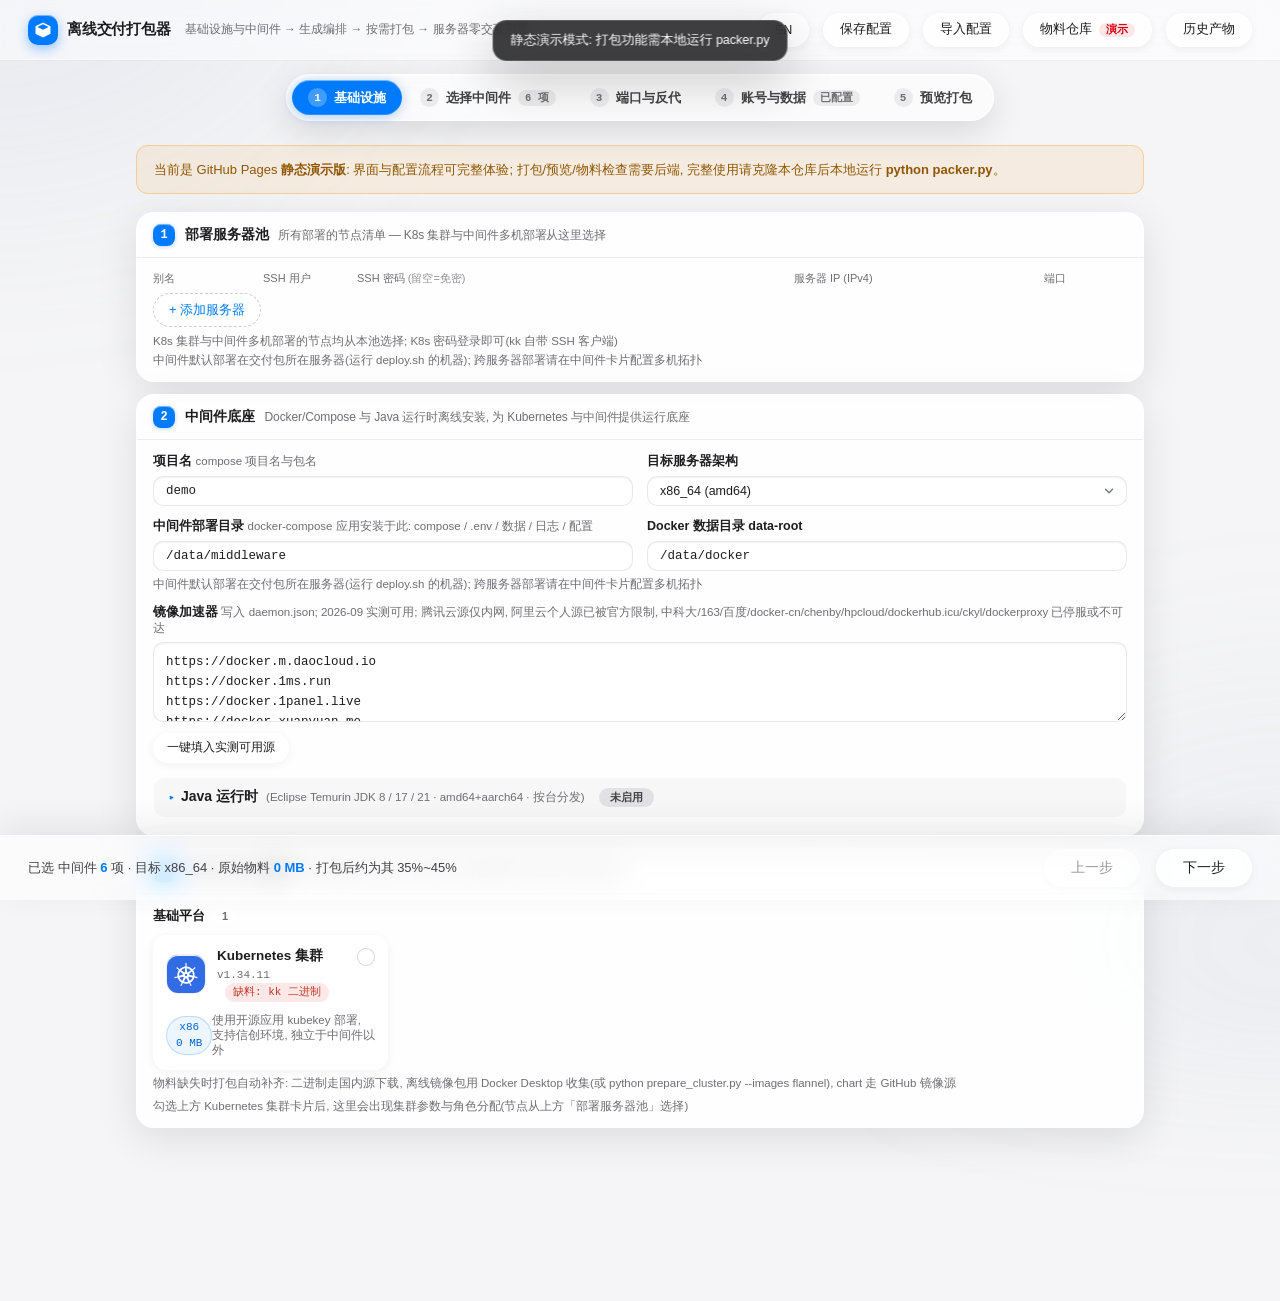
==== packer.html @ 6795eb61 "feat: 物料收集进度全程追溯 — 待下载/已下载/缓存命中四态可见 上一版下载完成的进度行立即弹出, 只有 ✓ 缓存行常驻 — 看不出哪项下载过/ 正在下载哪个/接下来下哪个。本次补全:  - P" ====
<!DOCTYPE html>
<html lang="zh-CN">
<head>
<meta charset="utf-8">
<meta name="viewport" content="width=device-width, initial-scale=1">
<title>离线交付打包器</title>
<link rel="icon" href="data:image/svg+xml,%3Csvg xmlns='http://www.w3.org/2000/svg' viewBox='0 0 24 24'%3E%3Cpath fill='%23007aff' d='M12 2 2 7v10l10 5 10-5V7L12 2zm0 2.2L19.5 8 12 11.8 4.5 8 12 4.2z'/%3E%3C/svg%3E">
<style>
  :root{
    --txt:#1d1d1f; --txt2:#424245; --mut:#6e6e73;
    --line:rgba(29,29,31,.08); --line2:rgba(29,29,31,.15);
    --acc:#007aff; --acc-h:#0066d6;
    --ok:#34c759; --warn:#c93400; --bad:#ff3b30; --bad-soft:rgba(255,59,48,.09);
    --glass:rgba(255,255,255,.62); --edge:rgba(255,255,255,.72);
    --f-body:-apple-system,BlinkMacSystemFont,"Segoe UI","PingFang SC","Microsoft YaHei UI","Microsoft YaHei",sans-serif;
    --f-mono:"SF Mono",Consolas,"JetBrains Mono","Cascadia Mono","Courier New",monospace;
    --r-lg:18px;
    --sh-1:0 2px 10px rgba(29,29,31,.06);
    --sh-2:0 6px 22px rgba(29,29,31,.11);
    --sh-3:0 18px 50px rgba(29,29,31,.24);
    --spring:cubic-bezier(.32,1.28,.34,1);
    --grad:#007aff;
    --grad-acc:#007aff;
  }
  *{box-sizing:border-box;margin:0;padding:0}
  html{scroll-behavior:smooth}
  ::selection{background:rgba(0,122,255,.25)}
  ::-webkit-scrollbar{width:10px;height:10px}
  ::-webkit-scrollbar-thumb{background:rgba(110,110,115,.35);border-radius:999px;border:3px solid transparent;background-clip:content-box}
  ::-webkit-scrollbar-thumb:hover{background:rgba(110,110,115,.55);background-clip:content-box;border:3px solid transparent}
  ::-webkit-scrollbar-track{background:transparent}
  body{font-family:var(--f-body);color:var(--txt);font-size:14px;-webkit-font-smoothing:antialiased;text-rendering:optimizeLegibility;background:#f5f5f7;min-height:100vh}
  /* 环境光: 低饱和灰蓝双色调, 静态(毛玻璃需要可模糊的背景层次) */
  body::before{content:"";position:fixed;inset:-20%;z-index:-1;pointer-events:none;
    background:
      radial-gradient(44% 50% at 14% 8%, rgba(142,160,188,.16), transparent 62%),
      radial-gradient(40% 46% at 86% 90%, rgba(168,180,200,.12), transparent 64%);
    filter:blur(64px)}
  input[type=checkbox],input[type=radio]{accent-color:var(--acc)}
  input[type=file]{font-size:12px;color:var(--mut)}
  input[type=file]::file-selector-button{border:0;background:var(--grad-acc);border-radius:999px;
    padding:6px 15px;font-size:12px;cursor:pointer;color:#fff;font-weight:600;margin-right:10px;font-family:inherit;
    box-shadow:0 2px 8px rgba(0,99,224,.25), inset 0 1px 0 rgba(255,255,255,.35);transition:all .18s var(--spring)}
  input[type=file]::file-selector-button:hover{filter:brightness(1.08);box-shadow:0 3px 10px rgba(0,99,224,.30), inset 0 1px 0 rgba(255,255,255,.4)}
  input[type=file]::file-selector-button:active{transform:scale(.96)}

  /* ============ 主区 ============ */
  .app{display:flex;min-height:100vh}
  .main{flex:1;min-width:0;display:flex;flex-direction:column}
  .topbar{position:sticky;top:0;z-index:30;height:60px;padding:0 28px;display:flex;align-items:center;gap:14px;
    background:rgba(255,255,255,.5);backdrop-filter:blur(14px) saturate(160%);-webkit-backdrop-filter:blur(14px) saturate(160%);
    border-bottom:1px solid rgba(255,255,255,.55);box-shadow:0 1px 0 rgba(29,29,31,.03)}
  .topbar .crumb{color:var(--mut);font-size:12px}
  .topbar .sp{flex:1}
  .tbtn{border:1px solid rgba(255,255,255,.8);background:rgba(255,255,255,.55);backdrop-filter:blur(8px);-webkit-backdrop-filter:blur(8px);
    border-radius:999px;padding:0 16px;height:34px;font-size:12.5px;cursor:pointer;color:var(--txt);
    box-shadow:var(--sh-1), inset 0 1px 0 rgba(255,255,255,.8);transition:all .2s var(--spring)}
  .tbtn:hover{background:rgba(255,255,255,.88);transform:translateY(-1px);box-shadow:var(--sh-2), inset 0 1px 0 rgba(255,255,255,.9)}
  .tbtn:active{transform:translateY(0) scale(.97)}
  .tbtn.warn{color:#d70015;border-color:rgba(255,59,48,.4)}
  /* 物料仓库/历史产物 出场动画: 页面加载后依次从右侧滑入 */
  #btnWh,#btnOut{animation:btnin .55s var(--spring) backwards}
  #btnWh{animation-delay:.12s}
  #btnOut{animation-delay:.26s}
  @keyframes btnin{from{opacity:0;transform:translateX(28px) scale(.86)}to{opacity:1;transform:none}}
  .content{flex:1;padding:22px 28px 96px;max-width:1064px;width:100%;margin:0 auto}

  /* ============ 玻璃卡片 ============ */
  .card{position:relative;background:rgba(255,255,255,.88);
    border:1px solid var(--edge);border-radius:var(--r-lg);
    box-shadow:0 10px 40px rgba(0,0,0,.10), inset 0 1px 0 rgba(255,255,255,.85);
    margin-bottom:16px;overflow:hidden;scroll-margin-top:86px;transition:box-shadow .3s}
  .card:hover{box-shadow:0 14px 50px rgba(0,0,0,.14), inset 0 1px 0 rgba(255,255,255,.9)}
  .card>h2{font-size:14px;padding:13px 18px;border-bottom:1px solid var(--line);display:flex;align-items:center;gap:10px;flex-wrap:wrap;row-gap:2px;font-weight:650;letter-spacing:-.1px}
  .card>h2 .num{background:var(--grad);color:#fff;border-radius:8px;width:22px;height:22px;display:inline-flex;align-items:center;justify-content:center;font-size:12px;flex:none;font-weight:700;font-family:var(--f-mono);box-shadow:0 1px 4px rgba(0,99,224,.25), inset 0 1px 0 rgba(255,255,255,.45)}
  .card>h2 .hint{flex:1;min-width:180px;font-weight:400;color:var(--mut);font-size:12px;line-height:1.5}
  .card .body{padding:18px}
  label{display:block;font-weight:600;font-size:12.5px;margin-bottom:6px;color:var(--txt)}
  .hint{color:var(--mut);font-weight:400;font-size:12px}
  .row{display:flex;gap:14px;flex-wrap:wrap}
  .row>div{flex:1;min-width:220px}

  /* ---- 输入控件 ---- */
  input[type=text],input:not([type]),input[type=password],select,textarea{
    width:100%;height:34px;padding:0 12px;border:1px solid rgba(29,29,31,.1);border-radius:10px;
    font-size:13px;font-family:inherit;background:rgba(255,255,255,.72);color:var(--txt);outline:none;
    box-shadow:inset 0 1px 2px rgba(29,29,31,.05);
    transition:border-color .18s, box-shadow .18s, background .18s}
  textarea{height:auto;min-height:72px;padding:9px 12px;line-height:1.6;resize:vertical;font-family:var(--f-mono);font-size:12.5px}
  select{appearance:none;-webkit-appearance:none;padding-right:30px;cursor:pointer;
    background-image:url("data:image/svg+xml;charset=utf-8,%3Csvg xmlns='http://www.w3.org/2000/svg' width='14' height='14' viewBox='0 0 24 24' fill='none' stroke='%2364748b' stroke-width='2.2' stroke-linecap='round' stroke-linejoin='round'%3E%3Cpath d='m6 9 6 6 6-6'/%3E%3C/svg%3E");
    background-repeat:no-repeat;background-position:right 10px center;background-size:14px}
  ::placeholder{color:#86868b;opacity:1}
  input:hover:not(:focus):not(:disabled),select:hover:not(:focus):not(:disabled),textarea:hover:not(:focus):not(:disabled){border-color:rgba(29,29,31,.2);background:rgba(255,255,255,.88)}
  input:focus,select:focus,textarea:focus{border-color:#69b4ff;background:#fff;box-shadow:0 0 0 3.5px rgba(0,122,255,.16), inset 0 1px 2px rgba(29,29,31,.03)}
  .tbtn:focus-visible,.mini:focus-visible,.btn:focus-visible,.fgroup button:focus-visible,.tab:focus-visible,.wtab:focus-visible{outline:none;box-shadow:0 0 0 3.5px rgba(0,122,255,.28)}
  input.bad{border-color:var(--bad);box-shadow:0 0 0 3.5px rgba(255,59,48,.14)}
  input:disabled,select:disabled{background:rgba(120,120,128,.12);color:var(--mut);cursor:not-allowed}
  input:-webkit-autofill,input:-webkit-autofill:hover,input:-webkit-autofill:focus{
    -webkit-text-fill-color:var(--txt);-webkit-box-shadow:0 0 0 1000px #fff inset;transition:background-color 99999s ease-out}
  input[data-port],input[data-eh],input[data-sec],#deploy_dir,#data_root,#project{font-family:var(--f-mono);font-variant-numeric:tabular-nums}

  /* ---- 套件 ---- */
  .suite-row{display:grid;grid-template-columns:repeat(auto-fill,minmax(250px,1fr));gap:11px;margin-bottom:18px}
  .suite{border:1px solid rgba(255,255,255,.8);border-radius:14px;padding:12px 14px;cursor:pointer;user-select:none;
    background:rgba(255,255,255,.55);
    box-shadow:var(--sh-1), inset 0 1px 0 rgba(255,255,255,.7);transition:all .25s var(--spring)}
  .suite:hover{transform:translateY(-2px);box-shadow:var(--sh-2), inset 0 1px 0 rgba(255,255,255,.85)}
  .suite.on{border:1px solid transparent;
    background:linear-gradient(rgba(255,255,255,.85),rgba(255,255,255,.8)) padding-box, var(--grad) border-box;
    box-shadow:0 4px 14px rgba(0,99,224,.16), inset 0 1px 0 rgba(255,255,255,.9)}
  .suite .s-head{display:flex;align-items:center;gap:8px;font-size:14px;font-weight:600;color:var(--txt)}
  .suite .s-head .tick{position:static;width:18px;height:18px;border-radius:50%;border:1.5px solid rgba(29,29,31,.18);background:#fff;flex:0 0 auto;transition:all .2s}
  .suite.on .s-head .tick{background:var(--grad-acc);border-color:transparent;box-shadow:0 1px 4px rgba(0,99,224,.25)}
  .suite .s-desc{font-size:12px;color:#6e6e73;margin:7px 0 9px;line-height:1.5}
  .suite .s-members{display:flex;flex-wrap:wrap;gap:6px}
  .suite .chip{display:inline-flex;align-items:center;gap:5px;font-size:11px;color:#515154;background:rgba(120,120,128,.16);border:1px solid rgba(255,255,255,.7);border-radius:99px;padding:2.5px 9px}
  .suite .chip img{width:13px;height:13px;object-fit:contain}

  /* ---- 中间件卡片 ---- */
  .svc-grid{display:grid;grid-template-columns:repeat(auto-fill,minmax(206px,1fr));gap:11px}
  #catChips{display:flex;flex-wrap:wrap;gap:8px;margin-bottom:14px}
  .chip-f{border:1px solid rgba(255,255,255,.8);background:rgba(255,255,255,.55);
    border-radius:999px;padding:5px 13px;font-size:12.5px;color:#515154;cursor:pointer;
    box-shadow:var(--sh-1), inset 0 1px 0 rgba(255,255,255,.7);transition:all .22s var(--spring)}
  .chip-f:hover{transform:translateY(-1px);background:rgba(255,255,255,.85)}
  .chip-f i{font-style:normal;color:#86868b;margin-left:3px}
  .chip-f.on{background:var(--grad-acc);border-color:transparent;color:#fff;box-shadow:0 2px 8px rgba(0,99,224,.25), inset 0 1px 0 rgba(255,255,255,.35)}
  .chip-f.on i{color:rgba(255,255,255,.75)}
  .chip-f.clear{color:#d70015;border-color:rgba(255,59,48,.35)}
  .chip-f.clear:hover{background:rgba(255,59,48,.08)}
  .cat{margin-bottom:18px}
  .cat:last-child{margin-bottom:0}
  .cat-h{font-size:13px;font-weight:650;color:var(--txt);margin:0 0 10px;display:flex;align-items:center;gap:8px}
  .cat-h i{font-style:normal;font-size:11px;color:#6e6e73;background:rgba(255,255,255,.65);border:1px solid rgba(255,255,255,.7);border-radius:99px;padding:1px 8px}
  .svc{border:1px solid rgba(255,255,255,.8);border-radius:14px;padding:11px 12px;cursor:pointer;user-select:none;position:relative;
    background:rgba(255,255,255,.55);
    box-shadow:var(--sh-1), inset 0 1px 0 rgba(255,255,255,.7);transition:all .25s var(--spring)}
  .svc:hover{transform:translateY(-2px);border-color:rgba(255,255,255,.95);box-shadow:var(--sh-2), inset 0 1px 0 rgba(255,255,255,.85)}
  .svc.on{border:1px solid transparent;
    background:linear-gradient(rgba(255,255,255,.86),rgba(255,255,255,.8)) padding-box, var(--grad) border-box;
    box-shadow:0 4px 14px rgba(0,99,224,.16), inset 0 1px 0 rgba(255,255,255,.9)}
  .svc.dis{opacity:.45;cursor:not-allowed;filter:saturate(.4)}
  .svc.dis:hover{transform:none;box-shadow:var(--sh-1), inset 0 1px 0 rgba(255,255,255,.7)}
  .svc .head{display:flex;align-items:center;gap:11px}
  .avatar{width:40px;height:40px;border-radius:12px;display:flex;align-items:center;justify-content:center;flex:none;
    background:rgba(255,255,255,.7);border:1px solid rgba(255,255,255,.9);overflow:hidden;box-shadow:inset 0 1px 0 rgba(255,255,255,.9)}
  .avatar img{width:25px;height:25px;object-fit:contain}
  .avatar .letter{color:#fff;font-weight:700;font-size:14px;width:100%;height:100%;display:flex;align-items:center;justify-content:center}
  .svc b{display:block;font-size:13.5px;font-weight:600;color:var(--txt)}
  .svc .ver{display:block;font-size:11px;color:var(--mut);font-family:var(--f-mono);word-break:break-all;line-height:1.5;margin-top:2px}
  .svc .foot{display:flex;justify-content:space-between;align-items:center;margin-top:11px;font-size:11.5px;color:var(--mut)}
  .svc .size{background:rgba(0,122,255,.07);border:1px solid rgba(0,122,255,.22);color:#0062cc;border-radius:99px;padding:2px 9px;font-family:var(--f-mono);font-size:11px}
  .svc .tick{position:absolute;top:12px;right:12px;width:18px;height:18px;border-radius:50%;border:1.5px solid rgba(29,29,31,.18);background:#fff;transition:all .2s}
  .svc.on .tick{background:var(--grad-acc);border-color:transparent;box-shadow:0 1px 4px rgba(0,99,224,.25)}
  .svc.on .tick::after{content:"";display:block;width:5px;height:9px;border:solid #fff;border-width:0 2px 2px 0;transform:rotate(45deg);margin:2px auto 0}
  .svc .warnline{margin-top:10px;background:rgba(254,243,199,.75);border:1px solid rgba(255,149,0,.3);color:#8f5700;font-size:11.5px;border-radius:8px;padding:6px 10px;display:none;line-height:1.5}
  .svc.showwarn .warnline{display:block}

  /* ---- 分组/端口映射 ---- */
  .grp{margin-bottom:18px}
  .grp:last-child{margin-bottom:0}
  .grp>h3{font-size:13px;color:var(--txt);margin-bottom:10px;display:flex;align-items:center;gap:8px;font-weight:600}
  .grp>h3 .logo-sm{width:20px;height:20px;border-radius:6px;border:1px solid rgba(255,255,255,.9);background:rgba(255,255,255,.8);display:inline-flex;align-items:center;justify-content:center;overflow:hidden}
  .grp>h3 .logo-sm img{width:14px;height:14px;object-fit:contain}
  .map{display:flex;flex-direction:column;gap:9px}
  .map-cols{display:grid;grid-template-columns:160px 230px 28px 96px;gap:10px;font-size:11px;color:var(--mut);margin-bottom:-3px}
  .map-cols span:nth-child(4){text-align:center}
  .map-row{display:grid;grid-template-columns:160px 230px 28px 96px;gap:10px;align-items:center}
  .map-row.extra{grid-template-columns:160px 140px 28px 140px 36px}
  .svcols,.map-row.svrow{grid-template-columns:100px 84px minmax(120px,1fr) minmax(150px,1.3fr) 56px 34px}
  .map-row.svrow input[type=password]{font-family:var(--f-mono);letter-spacing:1px}
  .map-row .mlabel{font-size:12.5px;color:var(--txt2);text-align:right;padding-right:4px;overflow:hidden;text-overflow:ellipsis;white-space:nowrap}
  .arrow{color:#86868b;text-align:center;font-size:13px}
  .ctn{background:rgba(120,120,128,.14);border:1px solid rgba(255,255,255,.9);color:var(--txt2);border-radius:9px;height:34px;display:flex;align-items:center;justify-content:center;font-size:12.5px;font-family:var(--f-mono);font-variant-numeric:tabular-nums}
  #topoInfraBox .map-row{grid-template-columns:auto 1fr;gap:12px}
  #topoInfraBox .map-row .ctn{white-space:nowrap;padding:0 12px;min-width:88px;font-family:var(--f-sans)}
  #topoInfraBox .map-row [data-cf],#topoInfraBox .map-row [data-cfl],#topoInfraBox .map-row [data-cfb],#topoInfraBox .map-row select{width:100%}
  /* ---- K8s 集群表单(后台表单规范: 右对齐标签140px + 单列录入区, 8px 间距基数, 输入框32px) ---- */
  #topoInfraBox .kform{max-width:780px}
  #topoInfraBox .kform .krow{display:flex;align-items:flex-start;gap:12px;margin-bottom:8px}
  #topoInfraBox .kform .kchips{display:grid;grid-template-columns:repeat(3, max-content);justify-content:start;gap:4px 18px}
  #topoInfraBox .kform .krow2{display:grid;grid-template-columns:1fr 1fr;gap:14px;margin-bottom:8px}
  #topoInfraBox .kform .krow2>label{flex:0 0 120px;text-align:right;line-height:32px;font-size:13px;color:var(--txt2);white-space:nowrap;overflow:hidden;text-overflow:ellipsis}
  #topoInfraBox .kform .krow2 .kfield{min-width:0}
  #topoInfraBox .kform .krow>label{flex:0 0 140px;text-align:right;line-height:32px;font-size:13px;color:var(--txt2);white-space:nowrap;overflow:hidden;text-overflow:ellipsis}
  #topoInfraBox .kform .kfield{flex:1;min-width:0}
  #topoInfraBox .kform input[type=text],#topoInfraBox .kform select{width:100%;height:32px;border:1px solid rgba(120,120,128,.28);border-radius:8px;padding:0 10px;font-size:13px;background:#fff;color:var(--txt)}
  #topoInfraBox .kform input[type=text]:focus,#topoInfraBox .kform select:focus,#topoInfraBox .kform textarea:focus{outline:none;border-color:var(--acc);box-shadow:0 0 0 2px rgba(0,122,255,.15)}
  #topoInfraBox .kform textarea{width:100%;border:1px solid rgba(120,120,128,.28);border-radius:8px;padding:7px 10px;font-size:12.5px;font-family:var(--f-mono);background:#fff;color:var(--txt);line-height:1.5}
  #topoInfraBox .kform .khint{font-size:12px;color:var(--txt2);margin-top:4px;line-height:1.5}
  #topoInfraBox .kform .ksec{font-weight:600;font-size:13px;margin:16px 0 8px;padding-top:12px;border-top:1px solid rgba(120,120,128,.15)}
  #topoInfraBox .kroles2{display:grid;grid-template-columns:1fr 1fr;gap:8px 24px;margin-bottom:4px}
  #topoInfraBox .kroles2 .krow{margin-bottom:0}
  #topoInfraBox .kroles2 .krolechks{display:flex;gap:12px;flex-wrap:wrap;align-items:center;min-height:32px}
  #topoInfraBox .kroles2 .kchk{display:inline-flex;align-items:center;gap:5px;font-size:13px;cursor:pointer;white-space:nowrap}
  #topoInfraBox .kform .kcheck{display:flex;align-items:center;gap:6px;min-height:32px;font-size:13px;cursor:pointer}
  #topoInfraBox .kform .kinline{display:flex;gap:14px;flex-wrap:wrap;align-items:center;min-height:32px}
  #topoInfraBox .kform .kinline label{display:inline-flex;align-items:center;gap:5px;cursor:pointer;font-size:13px}
  #topoInfraBox .kform .kchips label{display:inline-flex;align-items:center;gap:5px;margin:2px 0;cursor:pointer;font-size:13px}
  /* ---- 中间件底座: Java 运行时折叠区块(样式与集群高级配置 details / kform 同规范) ---- */
  #javaBox .jdetails{margin:14px 0 4px;padding:10px 14px;border:1px solid rgba(255,255,255,.7);border-radius:12px;background:rgba(120,120,128,.05)}
  #javaBox .jdetails summary{list-style:none;display:flex;align-items:center;gap:6px;cursor:pointer}
  #javaBox .jdetails summary::before{content:"▸";color:var(--acc);transition:transform .2s}
  #javaBox .jdetails[open] summary::before{transform:rotate(90deg)}
  #javaBox .jdetails .cat-h{font-size:14px;font-weight:600}
  #javaBox .jbadge,#topoInfraBox .jbadge{display:inline-flex;align-items:center;font-size:11px;line-height:1;border-radius:99px;padding:3px 10px;margin-left:6px;background:rgba(120,120,128,.16);color:var(--txt2);border:1px solid transparent;vertical-align:middle}
  #javaBox .jbadge.on,#topoInfraBox .jbadge.on{background:rgba(0,122,255,.12);color:var(--acc);border-color:rgba(0,122,255,.25)}
  #javaBox .kform{max-width:780px}
  #javaBox .kform .krow{display:flex;align-items:flex-start;gap:12px;margin-bottom:8px}
  #javaBox .kform .krow>label{flex:0 0 140px;text-align:right;line-height:32px;font-size:13px;color:var(--txt2);white-space:nowrap;overflow:hidden;text-overflow:ellipsis}
  #javaBox .kform .kfield{flex:1;min-width:0}
  #javaBox .kform .kchips{display:grid;justify-content:start;gap:4px 18px}
  #javaBox .kform .kchips label{display:inline-flex;align-items:center;gap:5px;margin:2px 0;cursor:pointer;font-size:13px;line-height:28px}
  #javaBox .kform input[type=text],#javaBox .kform select{height:32px;border:1px solid rgba(120,120,128,.28);border-radius:8px;padding:0 10px;font-size:13px;background:#fff;color:var(--txt)}
  #javaBox .kform input[type=text]:focus,#javaBox .kform select:focus{outline:none;border-color:var(--acc);box-shadow:0 0 0 2px rgba(0,122,255,.15)}
  #javaBox .kform .khint{font-size:12px;color:var(--txt2);margin-top:4px;line-height:1.5}
  #topoInfraBox details{border:1px solid rgba(255,255,255,.7);border-radius:12px;padding:10px 14px;background:rgba(120,120,128,.05)}
  #topoInfraBox details summary{list-style:none;display:flex;align-items:center;gap:6px}
  #topoInfraBox details summary::before{content:"▸";color:var(--acc);transition:transform .2s}
  #topoInfraBox details[open] summary::before{transform:rotate(90deg)}
  .delrow{border:1px solid rgba(29,29,31,.12);background:rgba(255,255,255,.6);color:var(--bad);border-radius:9px;cursor:pointer;font-size:15px;height:34px;flex:none;transition:all .2s var(--spring)}
  .delrow:hover{background:rgba(255,59,48,.08);border-color:rgba(255,59,48,.35);transform:scale(1.06)}
  .addport{margin-top:10px;margin-left:170px;border:1px dashed rgba(29,29,31,.22);background:rgba(255,255,255,.5);color:var(--acc);border-radius:50%;width:30px;height:30px;font-size:17px;line-height:1;display:flex;align-items:center;justify-content:center;cursor:pointer;padding:0;transition:all .22s var(--spring)}
  .addport:hover{border-color:#69b4ff;background:rgba(0,122,255,.1);transform:scale(1.1)}
  .addport.wide{display:inline-flex;width:auto;height:auto;margin-left:0;align-self:flex-start;border-radius:999px;padding:6px 15px;font-size:13px;line-height:1.5}
  .addport.wide:hover{transform:translateY(-1px)}
  .pxexample{font-family:var(--f-mono);font-size:11.5px;color:#515154;background:rgba(120,120,128,.12);border:1px solid rgba(255,255,255,.75);border-radius:10px;padding:8px 12px;margin-top:10px;display:inline-block;line-height:1.6}
  .pxsub{background:rgba(120,120,128,.08);border:1px solid rgba(255,255,255,.75);border-radius:12px;padding:14px 16px;margin-top:12px}
  .pxsub .row:last-child{margin-bottom:0}
  .pxidx{width:24px;height:24px;flex:none;border-radius:8px;background:var(--grad);color:#fff;font-size:12px;font-weight:700;display:inline-flex;align-items:center;justify-content:center;font-family:var(--f-mono);box-shadow:0 1px 4px rgba(0,99,224,.25)}

  /* ---- 密码 ---- */
  .pwline{display:flex;align-items:center;gap:12px;flex-wrap:wrap}
  .pwrow{display:flex;gap:6px;align-items:center;flex:0 1 470px;min-width:260px}
  .pwrow input{flex:1;min-width:0;font-family:var(--f-mono);letter-spacing:.3px}
  .mini{white-space:nowrap;height:30px;border:1px solid rgba(255,255,255,.85);background:rgba(255,255,255,.6);border-radius:999px;padding:0 13px;cursor:pointer;font-size:12px;color:var(--txt);
    box-shadow:var(--sh-1), inset 0 1px 0 rgba(255,255,255,.7);transition:all .2s var(--spring)}
  .mini:hover{background:rgba(255,255,255,.92);transform:translateY(-1px)}
  .mini:active{transform:scale(.96)}
  .strength{display:inline-flex;align-items:center;gap:3px;white-space:nowrap}
  .strength i{width:20px;height:4px;border-radius:2px;background:rgba(29,29,31,.1)}
  .strength em{font-style:normal;font-size:11.5px;margin-left:6px;color:var(--mut);min-width:46px}
  .strength.s1 i:nth-child(-n+1){background:var(--bad)} .strength.s1 em{color:var(--bad)}
  .strength.s2 i:nth-child(-n+2){background:var(--warn)} .strength.s2 em{color:var(--warn)}
  .strength.s3 i:nth-child(-n+3){background:#34c759} .strength.s3 em{color:#248a3d}
  .strength.s4 i{background:var(--ok)} .strength.s4 em{color:var(--ok)}

  /* ---- 数据库: 分段控件 ---- */
  .dbbox{border:1px solid rgba(255,255,255,.8);border-radius:14px;padding:15px 17px;margin-bottom:12px;
    background:rgba(255,255,255,.5)}
  .dbbox:last-child{margin-bottom:0}
  .dbhead{display:flex;align-items:center;gap:14px;flex-wrap:wrap}
  .dbhead>b{font-size:13px;color:var(--txt);font-weight:600}
  .segs{display:inline-flex;background:rgba(120,120,128,.12);border:1px solid rgba(255,255,255,.65);border-radius:11px;padding:3px}
  .segs label{display:block;padding:5px 15px;font-size:12.5px;font-weight:500;cursor:pointer;margin:0;background:transparent;color:var(--txt2);border:0;border-radius:8px;transition:all .2s}
  .segs input{display:none}
  .segs label:has(input:checked){background:rgba(255,255,255,.95);color:var(--txt);font-weight:600;box-shadow:0 2px 8px rgba(29,29,31,.12), inset 0 1px 0 #fff}
  .segs label.dis{opacity:.4;cursor:not-allowed}
  .dbform{margin-top:14px}

  /* ---- 表格 ---- */
  table{width:100%;border-collapse:collapse;font-size:12.5px}
  th,td{text-align:left;padding:9px 12px;border-bottom:1px solid var(--line)}
  th{color:var(--mut);font-weight:600;font-size:11.5px;background:rgba(120,120,128,.10);white-space:nowrap}
  tbody tr:last-child td{border-bottom:0}
  tbody tr:hover td{background:rgba(255,255,255,.55)}
  tbody tr.hide{display:none}
  .mono,td.mono{font-family:var(--f-mono)}
  .dot{display:inline-block;width:8px;height:8px;border-radius:50%;margin-right:7px;vertical-align:middle}
  .dot.ok{background:var(--ok)} .dot.no{background:var(--bad)}
  .fbar{display:flex;align-items:center;gap:14px;margin-bottom:12px;flex-wrap:wrap}
  .fgroup{display:inline-flex;background:rgba(120,120,128,.12);border:1px solid rgba(255,255,255,.65);border-radius:999px;padding:3px}
  .fgroup button{border:0;background:transparent;padding:5px 14px;font-size:12px;cursor:pointer;color:var(--txt2);border-radius:999px;transition:all .18s}
  .fgroup button:hover{color:var(--txt)}
  .fgroup button.on{background:rgba(255,255,255,.95);color:var(--txt);font-weight:600;box-shadow:0 2px 8px rgba(29,29,31,.12)}
  .flabel{font-size:12px;color:var(--mut)}

  /* ---- 操作条 ---- */
  .actionbar{position:sticky;bottom:0;z-index:25;margin-top:auto;padding:13px 28px;display:flex;align-items:center;gap:16px;
    background:rgba(255,255,255,.55);backdrop-filter:blur(14px) saturate(160%);-webkit-backdrop-filter:blur(14px) saturate(160%);
    border-top:1px solid rgba(255,255,255,.6);box-shadow:0 -10px 34px rgba(0,0,0,.07)}
  .actionbar .stat{font-size:13px;color:var(--txt2)}
  .actionbar .stat b{color:var(--acc)}
  .actionbar .sp{flex:1}
  .btn{border:0;border-radius:999px;height:38px;padding:0 26px;font-size:13.5px;cursor:pointer;color:#fff;font-weight:600;
    background:var(--grad-acc);
    box-shadow:0 4px 14px rgba(0,99,224,.28), inset 0 1px 0 rgba(255,255,255,.35);
    transition:all .22s var(--spring)}
  .btn:hover{transform:translateY(-1px);box-shadow:0 6px 18px rgba(0,99,224,.32), inset 0 1px 0 rgba(255,255,255,.4)}
  .btn:active{transform:scale(.97)}
  .btn:disabled{opacity:.45;cursor:not-allowed;transform:none}
  .btn.ghost{background:rgba(255,255,255,.75);backdrop-filter:blur(8px);-webkit-backdrop-filter:blur(8px);
    border:1px solid rgba(255,255,255,.85);color:var(--txt);font-weight:550;box-shadow:var(--sh-1), inset 0 1px 0 rgba(255,255,255,.8)}
  .btn.ghost:hover{background:rgba(255,255,255,.92)}
  .btn.red{background:#ff3b30;box-shadow:0 4px 14px rgba(255,59,48,.30), inset 0 1px 0 rgba(255,255,255,.3)}

  /* ---- 预览 tabs ---- */
  .tabs{display:flex;gap:18px;padding:0 18px;border-bottom:1px solid var(--line);align-items:center}
  .tabs button.tab{border:0;background:none;padding:13px 2px 11px;cursor:pointer;font-size:13px;font-family:inherit;color:var(--mut);border-bottom:2px solid transparent;margin-bottom:-1px;transition:color .15s}
  .tabs button.tab:hover{color:var(--txt)}
  .tabs button.tab.on{color:var(--acc);border-bottom-color:var(--acc);font-weight:600}
  pre{background:rgba(10,15,28,.92);color:#c9d4e3;padding:18px 20px;font-size:12px;line-height:1.7;overflow:auto;max-height:480px;white-space:pre-wrap;word-break:break-all;margin:0;font-family:var(--f-mono)}

  /* ---- 弹窗 ---- */
  .overlay{position:fixed;inset:0;background:rgba(29,29,31,.35);backdrop-filter:blur(6px);-webkit-backdrop-filter:blur(6px);display:flex;align-items:center;justify-content:center;z-index:100}
  .overlay.hidden{display:none}
  .modal{background:rgba(255,255,255,.85);backdrop-filter:blur(18px);-webkit-backdrop-filter:blur(18px);
    border:1px solid rgba(255,255,255,.8);border-radius:22px;padding:26px 28px;width:540px;max-width:92vw;
    box-shadow:var(--sh-3), inset 0 1px 0 rgba(255,255,255,.9)}
  .modal h3{font-size:15.5px;margin-bottom:16px;display:flex;align-items:center;gap:9px;color:var(--txt);font-weight:700}
  .bar{height:6px;background:rgba(120,120,128,.22);border-radius:999px;overflow:hidden}
  .bar>div{height:100%;background:var(--grad);width:0;transition:width .4s;border-radius:999px}
  .mrow{margin-top:11px;font-size:12.5px;color:var(--mut);word-break:break-all}
  .mrow.big{font-size:13px;color:var(--txt);font-weight:600}
  .mbtns{margin-top:22px;text-align:right;display:flex;justify-content:flex-end;gap:10px}
  .hidden{display:none}

  /* ---- 消息/toast ---- */
  .msg{border-radius:12px;padding:13px 17px;margin-top:14px;font-size:13px;white-space:pre-wrap;word-break:break-all;line-height:1.65}
  .msg.err{background:rgba(255,59,48,.08);color:#d70015;border:1px solid rgba(255,59,48,.28)}
  .msg.ok{background:rgba(52,199,89,.1);color:#248a3d;border:1px solid rgba(52,199,89,.32)}
  .msg.warn{background:rgba(255,149,0,.09);color:#8f5700;border:1px solid rgba(255,149,0,.32)}
  #toast{position:fixed;top:20px;left:50%;transform:translateX(-50%);z-index:300;display:flex;flex-direction:column;align-items:center;gap:8px;pointer-events:none;max-width:min(520px,90vw)}
  .toast{background:rgba(29,29,31,.85);backdrop-filter:blur(8px);-webkit-backdrop-filter:blur(8px);color:#fff;border:1px solid rgba(255,255,255,.16);border-radius:14px;padding:11px 17px;font-size:12.5px;box-shadow:var(--sh-3);animation:toastin .28s var(--spring);max-width:360px;overflow:hidden;transition:opacity .3s ease,transform .3s ease,height .32s ease,padding .32s ease,margin-bottom .32s ease}
  @keyframes toastin{from{opacity:0;transform:translateY(-10px) scale(.96)}to{opacity:1;transform:none}}
  .toast.out{opacity:0;transform:translateY(-8px) scale(.96);pointer-events:none}
  .spin{width:15px;height:15px;border:2px solid rgba(0,122,255,.25);border-top-color:var(--acc);border-radius:50%;display:inline-block;animation:sp .8s linear infinite;vertical-align:-3px;margin-right:7px}
  @keyframes sp{to{transform:rotate(360deg)}}

  @media (max-width:900px){
    .content{padding:18px 14px 120px}
    .topbar,.actionbar{padding-left:14px;padding-right:14px}
    .wiz-steps{max-width:calc(100% - 16px)}
    .wtab{padding:8px 10px;font-size:12px}
  }

  /* ---- 向导胶囊步骤条 ---- */
  .wstep{display:none}
  .wstep.on{display:block;animation:wfade .32s var(--spring)}
  @keyframes wfade{from{opacity:0;transform:translateY(10px) scale(.995)}to{opacity:1;transform:none}}
  .wiz-steps{position:sticky;top:8px;z-index:50;display:flex;align-items:center;gap:2px;width:max-content;max-width:calc(100% - 40px);margin:14px auto 2px;padding:5px;
    background:rgba(255,255,255,.55);backdrop-filter:blur(14px) saturate(160%);-webkit-backdrop-filter:blur(14px) saturate(160%);
    border:1px solid rgba(255,255,255,.78);border-radius:999px;
    box-shadow:0 10px 34px rgba(0,0,0,.12), inset 0 1px 0 rgba(255,255,255,.9)}
  .wiz-pill{position:absolute;top:5px;bottom:5px;left:5px;width:80px;border-radius:999px;
    background:var(--grad);
    box-shadow:0 2px 12px rgba(0,99,224,.30), inset 0 1px 0 rgba(255,255,255,.45), inset 0 -1px 0 rgba(255,255,255,.15);
    transition:left .5s var(--spring), width .5s var(--spring);will-change:left,width}
  .wtab{position:relative;z-index:1;display:flex;align-items:center;justify-content:center;gap:7px;padding:8px 16px;border:none;background:transparent;color:var(--txt2);font-size:13px;font-weight:600;cursor:pointer;border-radius:999px;transition:color .25s;white-space:nowrap}
  .wtab i{width:19px;height:19px;flex:none;border-radius:999px;background:rgba(29,29,31,.07);color:#6e6e73;font-style:normal;font-size:11px;display:flex;align-items:center;justify-content:center;font-weight:700;font-family:var(--f-mono);transition:all .25s}
  .wtab:hover{color:var(--txt)}
  .wtab.on{color:#fff}
  .wtab.on i{background:rgba(255,255,255,.25);color:#fff}
  .wbadge{font-style:normal;font-size:10.5px;background:rgba(29,29,31,.07);color:#6e6e73;border-radius:99px;padding:1px 7px;font-family:var(--f-mono);transition:all .25s}
  .wbadge.warn{background:rgba(255,59,48,.12);color:#d70015}
  .wbadge:empty{display:none}
  .wtab.on .wbadge{background:rgba(255,255,255,.25);color:#fff}
  .tbtn .wbadge{margin-left:7px}
  /* ---- 侧滑抽屉(物料仓库/历史产物): 不占用主页面 ---- */
  .dw-wrap{position:fixed;inset:0;z-index:80}
  .dw-wrap.hidden{display:none}
  .dw-mask{position:absolute;inset:0;background:rgba(29,29,31,.32);backdrop-filter:blur(5px);-webkit-backdrop-filter:blur(5px);animation:toastin .25s}
  .dw{position:absolute;top:0;right:0;bottom:0;width:min(680px,94vw);display:flex;flex-direction:column;
    background:rgba(255,255,255,.88);backdrop-filter:blur(14px);-webkit-backdrop-filter:blur(14px);
    border-left:1px solid rgba(255,255,255,.75);box-shadow:-24px 0 60px rgba(29,29,31,.18);
    animation:dwin .38s var(--spring)}
  @keyframes dwin{from{transform:translateX(48px);opacity:0}to{transform:none;opacity:1}}
  /* 关闭出场: 抽屉滑出 + 遮罩淡出 (JS 加 closing 类, 动画结束后再 hidden) */
  .dw-wrap.closing .dw{animation:dwout .28s cubic-bezier(.5,0,.75,.4) forwards}
  .dw-wrap.closing .dw-mask{animation:dwmaskout .28s ease forwards}
  @keyframes dwout{from{transform:none;opacity:1}to{transform:translateX(48px);opacity:0}}
  @keyframes dwmaskout{from{opacity:1}to{opacity:0}}
  .dw-head{display:flex;align-items:center;gap:10px;padding:15px 20px;border-bottom:1px solid var(--line)}
  .dw-head>b{font-size:14.5px;flex:none}
  .dw-head .hint{flex:1;text-align:right}
  .dw-x{flex:none;border:1px solid rgba(29,29,31,.1);background:rgba(255,255,255,.7);width:30px;height:30px;border-radius:50%;font-size:16px;line-height:1;cursor:pointer;color:var(--txt2);transition:all .2s var(--spring)}
  .dw-x:hover{background:#fff;color:var(--txt);transform:rotate(90deg)}
  .dw-body{flex:1;overflow:auto;padding:16px 20px 24px}
  .brand-inline{display:flex;align-items:center;gap:9px}
  .brand-inline .mark{width:30px;height:30px;border-radius:10px;background:var(--grad);display:flex;align-items:center;justify-content:center;box-shadow:0 4px 12px rgba(0,122,255,.4), inset 0 1px 0 rgba(255,255,255,.45)}
  .brand-inline b{font-size:14.5px;letter-spacing:-.2px}
  /* ---- 紧凑化 ---- */
  .wstep .card{margin-bottom:12px}
  .wstep .card h2{font-size:13.5px;padding:11px 16px}
  .wstep .card .body{padding:13px 16px}
  .wstep input[type=text],.wstep input[type=number],.wstep input[type=password],.wstep select{height:30px;font-size:12.5px}
  .wstep .card .body>.hint,.wstep .hint{font-size:11.5px}

/* ---- 打包进度弹窗: 物料收集(缓存命中 chip + 不确定进度动画条) ---- */
.dlchip{display:inline-block;margin-left:8px;padding:1px 8px;border-radius:99px;background:#e6f6ec;color:#1a7f37;font-size:11px;font-weight:600;vertical-align:middle}
@keyframes dlslide{0%{background-position:0 0}100%{background-position:23px 0}}
.bar-ind{display:block;height:100%;width:100%;border-radius:99px;background:repeating-linear-gradient(45deg,#9db9f7 0 8px,#3a7afe 8px 16px);background-size:23px 23px;animation:dlslide .6s linear infinite}

.dlchip-dl{background:#e8f0fe;color:#1a56db}
</style>
</head>
<body>
<div class="app">
  <main class="main">
    <div class="topbar">
      <div class="brand-inline">
        <div class="mark">
          <svg width="18" height="18" viewBox="0 0 24 24"><path fill="#fff" d="M12 2 2 7v10l10 5 10-5V7L12 2zm0 2.2L19.5 8 12 11.8 4.5 8 12 4.2z"/></svg>
        </div>
        <b>离线交付打包器</b>
      </div>
      <span class="crumb">基础设施与中间件 → 生成编排 → 按需打包 → 服务器零交互部署</span>
      <span class="sp"></span>
      <button class="tbtn" id="btnLang" title="切换语言 / Switch language">EN</button>
      <button class="tbtn" id="btnExport">保存配置</button>
      <button class="tbtn" id="btnImport">导入配置</button>
      <button class="tbtn" id="btnWh">物料仓库<b class="wbadge" id="badgeWh"></b></button>
      <button class="tbtn" id="btnOut">历史产物</button>
      <input type="file" id="importFile" accept=".json" class="hidden">
    </div>
    <div class="wiz-steps" id="wizSteps">
      <span class="wiz-pill" id="wizPill"></span>
      <button class="wtab on" data-v="1"><i>1</i>基础设施</button>
      <button class="wtab" data-v="2"><i>2</i>选择中间件<b class="wbadge" id="badge2"></b></button>
      <button class="wtab" data-v="3"><i>3</i>端口与反代<b class="wbadge" id="badge3"></b></button>
      <button class="wtab" data-v="4"><i>4</i>账号与数据<b class="wbadge warn" id="badge4"></b></button>
      <button class="wtab" data-v="5"><i>5</i>预览打包</button>
    </div>
    <div class="dw-wrap hidden" id="dw-wh">
      <div class="dw-mask" data-dwclose></div>
      <aside class="dw">
        <div class="dw-head"><b>物料仓库</b><span class="hint">缺失项放入 wares/ 后重新检查</span>
          <button class="mini" id="btnPullScript" title="生成缺失物料的镜像拉取脚本|Generate a pull script for missing materials">补料脚本</button>
          <button class="mini" id="btnRecheck">重新检查</button>
          <button class="dw-x" data-dwclose title="关闭 (Esc)">×</button></div>
        <div class="dw-body">
          <div class="fbar">
            <div class="fgroup" id="whTab">
              <button data-t="mw" class="on">中间件物料</button>
              <button data-t="k8s">K8s 集群物料</button>
            </div>
            <span id="whFilters" style="display:inline-flex;align-items:center;gap:14px;flex-wrap:wrap">
              <span class="flabel">类型</span>
              <div class="fgroup" id="fKind">
                <button data-k="all" class="on">全部</button>
                <button data-k="pkg">安装包</button>
                <button data-k="img">镜像</button>
              </div>
              <span class="flabel">架构</span>
              <div class="fgroup" id="fArch">
                <button data-a="all" class="on">全部</button>
                <button data-a="amd64">x86_64</button>
                <button data-a="arm64">aarch64</button>
              </div>
            </span>
          </div>
          <table>
            <thead><tr><th style="width:32%">物料</th><th>架构</th><th>状态</th><th>体积</th><th>说明</th></tr></thead>
            <tbody id="whBody"></tbody>
          </table>
        </div>
      </aside>
    </div>

    <div class="dw-wrap hidden" id="dw-out">
      <div class="dw-mask" data-dwclose></div>
      <aside class="dw">
        <div class="dw-head"><b>历史产物</b><span class="hint">dist/ 目录 · 传输后可用 .sha256 校验完整性</span>
          <button class="dw-x" data-dwclose title="关闭 (Esc)">×</button></div>
        <div class="dw-body">
          <table>
            <thead><tr><th>文件</th><th>大小</th><th>生成时间</th><th>SHA256</th></tr></thead>
            <tbody id="outBody"><tr><td colspan="4" class="hint">暂无产物</td></tr></tbody>
          </table>
        </div>
      </aside>
    </div>

    <div class="content">

      <div class="wstep on" data-step="1">
      <!-- 部署服务器池: 最底层的节点清单, 置顶 -->
      <div class="card" id="sec-pool">
        <h2><span class="num">1</span>部署服务器池 <span class="hint">所有部署的节点清单 — K8s 集群与中间件多机部署从这里选择</span></h2>
        <div class="body"><div id="poolBox"></div></div>
      </div>

      <div class="card" id="sec-basic">
        <h2><span class="num">2</span>中间件底座 <span class="hint">Docker/Compose 与 Java 运行时离线安装, 为 Kubernetes 与中间件提供运行底座</span></h2>
        <div class="body">
          <div class="row">
            <div><label>项目名 <span class="hint">compose 项目名与包名</span></label>
              <input type="text" id="project" value="demo"></div>
            <div><label>目标服务器架构</label>
              <select id="arch">
                <option value="amd64">x86_64 (amd64)</option>
                <option value="arm64">ARM (aarch64)</option>
              </select></div>
          </div>
          <div class="row" style="margin-top:12px">
            <div><label>中间件部署目录 <span class="hint">docker-compose 应用安装于此: compose / .env / 数据 / 日志 / 配置</span></label>
              <input type="text" id="deploy_dir" value="/data/middleware"></div>
            <div><label>Docker 数据目录 data-root</label>
              <input type="text" id="data_root" value="/data/docker"></div>
          </div>
          <div class="hint" style="margin-top:6px">中间件默认部署在交付包所在服务器(运行 deploy.sh 的机器); 跨服务器部署请在中间件卡片配置多机拓扑</div>
          <div style="margin-top:12px">
            <label>镜像加速器 <span class="hint">写入 daemon.json; <span id="mirrorNote"></span></span></label>
            <textarea id="mirrors" rows="3" placeholder="https://... 每行一个"></textarea>
            <div style="margin-top:8px"><button class="mini" id="btnFillMirrors">一键填入实测可用源</button></div>
          </div>
          <!-- Java 运行时: 卡片最底部(基础底座配置之后), 部署目标引用上方服务器池 -->
          <div id="javaBox" style="margin-top:12px"></div>
        </div>
      </div>

      <!-- 基础平台: K8s 集群 -->
      <div class="card" id="sec-cluster">
        <h2><span class="num">3</span>Kubernetes 集群 <span class="hint">使用开源应用 kubekey 部署, 支持信创环境, 独立于中间件以外</span></h2>
        <div class="body">
          <div id="clusterBox"></div>
          <div id="topoInfraBox" style="margin-top:8px"></div>
        </div>
      </div>

      </div>

      <div class="wstep" data-step="2">
      <div class="card" id="sec-svc">
        <h2><span class="num">1</span>选择中间件 <span class="hint">只打包勾选项, 也可接入 plugins/ 插件扩展</span></h2>
        <div class="body">
          <div id="suiteBox"></div>
          <div id="catChips"></div>
          <div id="svcCats"></div>
          <div id="topoBox" style="margin-top:16px"></div>
        </div>
      </div>

      </div>

      <div class="wstep" data-step="3">
      <div class="card" id="step3Empty"><div class="body hint">请先在「选择中间件」步骤勾选组件, 这里会出现端口与反代配置。</div></div>
      <div class="card" id="sec-port" style="display:none">
        <h2><span class="num">1</span>端口映射 <span class="hint">左侧宿主机端口, 箭头后为容器内端口; 支持追加自定义映射</span></h2>
        <div class="body" id="portBox"></div>
      </div>

      <div class="card" id="sec-proxy" style="display:none">
        <h2><span class="num">2</span>反向代理向导 <span class="hint">域名 / 前后端转发 / 真实IP / WebSocket, 自动生成 nginx 站点配置</span></h2>
        <div class="body" id="proxyBox"></div>
      </div>

      </div>

      <div class="wstep" data-step="4">
      <div class="card" id="step4Empty"><div class="body hint">当前选择不需要账号密码 / 数据库配置。</div></div>
      <div class="card" id="sec-pwd" style="display:none">
        <h2><span class="num">1</span>账号密码 <span class="hint">禁止空格与 $ ` " ' \ ; | ; 部署后存于 .env (600)</span></h2>
        <div class="body">
          <div id="pwdBox"></div>
        </div>
      </div>

      <div class="card" id="sec-db" style="display:none">
        <h2><span class="num">2</span>数据库来源 <span class="hint">Nacos / XXL-Job 的建库连库方式</span></h2>
        <div class="body" id="dbBox"></div>
      </div>

      <div class="card" id="sec-backup" style="display:none">
        <h2><span class="num">3</span>数据库备份 <span class="hint">crontab + 容器内原生工具导出, 按库分文件压缩|crontab + in-container native dump, per-DB compressed</span></h2>
        <div class="body" id="backupBox"></div>
      </div>

      </div>
      <div class="wstep" data-step="5">
      <div class="card" id="step5Empty"><div class="body hint">勾选组件后, 点击下方「生成预览」查看 docker-compose / .env / manifest 最终内容; 确认无误后「开始打包」。</div></div>
      <div class="card" id="previewCard" style="display:none">
        <div class="tabs">
          <button class="tab on" data-t="compose">docker-compose.yml</button>
          <button class="tab" data-t="env">.env</button>
          <button class="tab" data-t="manifest">manifest.sh</button>
          <button class="tab" data-t="nodes" id="tabKafkaNodes" style="display:none">节点分发预览</button>
          <button class="tab" data-t="clusterInv" id="tabClusterInv" style="display:none">集群 inventory</button>
          <button class="tab" data-t="clusterCfg" id="tabClusterCfg" style="display:none">集群 config</button>
          <span style="flex:1"></span>
          <button class="mini" id="btnCopy" style="align-self:center;margin-bottom:9px">复制当前内容</button>
        </div>
        <pre id="previewPre"></pre>
      </div>

      <div id="msg"></div>
      </div>

    </div>

    <div class="actionbar">
      <span class="stat" id="statLine">未选择组件</span>
      <span class="sp"></span>
      <button class="btn ghost" id="btnPrev">上一步</button>
      <button class="btn ghost" id="btnNext">下一步</button>
      <button class="btn ghost" id="btnPreview">生成预览</button>
      <button class="btn" id="btnPack">开始打包</button>
    </div>
  </main>
</div>

<div class="overlay hidden" id="modal">
  <div class="modal">
    <h3 id="mTitle"><span class="spin"></span>正在打包</h3>
    <div class="bar"><div id="mBar"></div></div>
    <div class="mrow big" id="mPct">0% · 0 MB / 0 MB</div>
    <div class="mrow" id="mFile"></div>
    <div id="mDownloads" style="margin:10px 0 2px;display:none"></div>
    <div class="mrow" id="mStat"></div>
    <div class="mbtns">
      <button class="btn red" id="mCancel">取消打包</button>
      <button class="btn hidden" id="mClose">完成</button>
    </div>
  </div>
</div>

<div id="toast"></div>

<script src="logos.js"></script>
<script>
let CATALOG = null;
const selected = new Set();
const state = { ports: {}, secrets: {}, db: {}, extra: {}, backup: null, proxies: [], topology: { mysql8: 'single', mysql57: 'single', redis: 'single', kafka: 'single' }, svcFilter: 'all',
  servers: [],
  java: { enabled: false, versions: ['17'], default: '17', install_dir: '/data/java', targets: ['local'] },
  cluster: { enabled: false, kube_version: '', mode: 'cache', cni_type: 'calico', proxy_mode: 'iptables',
             pod_cidr: '10.233.64.0/18', service_cidr: '10.233.0.0/18', timezone: 'Asia/Shanghai', os_distros: [], roles: {},
             ha_type: 'local', ha_vip: '', upgrade_to: '', k8s_image_registry: '',
             container_manager: 'containerd', ipv4_mask_size: 24, multi_cni: 'none', multi_cni_tag: '',
             calico_values: '', cilium_values: '', flannel_values: '', kubeovn_values: '',
             dns: { coredns_tag: '', nodelocaldns_enabled: true, nodelocaldns_tag: '' },
             certs_renew_cron: '', kubeadm_config_dir: '/etc/kubekey/backup/kubernetes' },
  mh: { kafka: { enabled:false, count:3, brokers:[null,null,null] },
        mysql8: { enabled:false, master:null, replicas:[null] },
        mysql57: { enabled:false, master:null, replicas:[null] },
        redis: { enabled:false, master:null, replicas:[null,null] } },
  replicas: { mysql8: 1, mysql57: 1 },
  features: {} };
const WEEK = ["", "周一", "周二", "周三", "周四", "周五", "周六", "周日"];
let previewData = { compose: "", env: "", manifest: "" };
let curTab = "compose";

const $ = s => document.querySelector(s);
const $$ = s => [...document.querySelectorAll(s)];
const esc = s => String(s).replace(/[&<>"]/g, c => ({'&':'&amp;','<':'&lt;','>':'&gt;','"':'&quot;'}[c]));
const FALLBACK_COLORS = { nginx:"#009639", mysql57:"#00758f", mysql8:"#00758f", redis:"#d82c20", nacos:"#1b6dc1", xxljob:"#7c3aed", minio:"#c72e49" };
/* ================= i18n 中英切换 ================= */
const LANG_KEY = 'packer-lang';
let LANG = 'zh';
try { LANG = localStorage.getItem(LANG_KEY) === 'en' ? 'en' : 'zh'; } catch(e){}
// 界面英文词典: 键为渲染后的中文文本(按长度降序做整词替换; 未命中回退中文)
const EN_DICT = {
  "中间件离线包打包器": "Offline Delivery Packer", "离线交付打包器": "Offline Delivery Packer",
  "本地选型 → 生成编排 → 按需打包 → 服务器零交互部署": "Select locally → generate compose → pack on demand → zero-touch deploy",
  "保存配置": "Save Config", "导入配置": "Import Config", "物料仓库": "Warehouse", "历史产物": "Artifacts",
  "基础设施": "Infrastructure", "选择中间件": "Select Middleware", "端口与反代": "Ports & Proxy",
  "账号与数据": "Accounts & Data", "预览打包": "Preview & Pack", "关闭 (Esc)": "Close (Esc)",
  "重新检查": "Re-check", "类型": "Type", "架构": "Arch", "全部": "All", "安装包": "Packages", "镜像": "Images",
  "中间件物料": "Middleware materials", "K8s 集群物料": "K8s cluster materials",
  "物料": "Item", "状态": "Status", "体积": "Size", "说明": "Notes", "文件": "File", "大小": "Size", "生成时间": "Generated at",
  "缺失项放入 wares/ 后重新检查": "Put missing items into wares/ then re-check",
  "补料脚本": "Pull script",
  "物料仓库无缺失, 无需补料": "No missing materials, nothing to pull",
  "补料脚本已下载: 放到仓库根目录执行 bash pull_missing_images.sh": "Pull script downloaded: run 'bash pull_missing_images.sh' at the repo root",
  "演示模式: 补料脚本需本地运行 packer.py 生成": "Demo: run packer.py locally to generate the pull script",
  "dist/ 目录 · 传输后可用 .sha256 校验完整性": "dist/ directory · verify with .sha256 after transfer",
  "暂无产物": "No artifacts yet",
  "compose 项目名与包名": "Compose project & bundle name", "项目名": "Project", "目标服务器架构": "Target server arch",
  "部署目录": "Deploy dir", "中间件部署目录": "Middleware deploy dir",
  "docker-compose 应用安装于此: compose / .env / 数据 / 日志 / 配置": "where docker-compose apps live: compose / .env / data / logs / config",
  "Docker 数据目录 data-root": "Docker data-root", "镜像加速器": "Registry mirrors",
  "https://... 每行一个": "https://... one per line", "一键填入实测可用源": "Fill verified mirrors",
  "compose / .env / 数据 / 日志 / 配置都在这里": "compose / .env / data / logs / config all live here",
  "一键勾选一组配套组件, 也可在下方单独增删": "One click for a curated suite; fine-tune below",
  "套件": "Suites", "可多选": "multi-select", "网关入口": "Gateway", "数据库": "Databases", "缓存与消息": "Cache & MQ",
  "微服务支撑": "Microservice", "对象存储": "Object storage", "可观测性": "Observability", "其他": "Other",
  "插件": "Plugins", "只打包勾选项": "Pack only selected",
  "端口映射": "Port Mapping", "外部访问端口(宿主机)": "Host port", "容器端口": "Container port",
  "箭头后为容器内端口; 支持追加自定义映射": "Right side is the container port; custom mappings supported",
  "添加自定义端口": "Add custom port", "自定义映射": "custom mapping", "默认映射": "default mapping", "未映射": "unmapped",
  "反向代理向导": "Reverse Proxy Wizard", "添加站点": "Add site", "删除站点": "Remove site",
  "域名": "Domain", "域名, 多个空格分隔; _ 为默认站点": "domains, space-separated; _ is the default site",
  "监听(容器端口)": "Listen (container port)", "静态": "Static", "整站反代": "Full proxy",
  "静态+接口": "Static+API", "上传限制": "Upload limit", "启用": "Enable",
  /* -- 集群高级配置折叠区与 OS 依赖提示 -- */
  "移除": "Remove",
  "节点直接联网下载; 国区自动 zone=cn 走国内源": "nodes download directly over the internet; in the China region zone=cn auto-uses domestic mirrors",
  "闭源/无公开容器镜像: 需自行在对应系统上提取依赖包并放入 ": "closed-source / no public image: extract the dependency packages on the matching OS yourself and place them under ",
  "kubelet 扩展参数": "kubelet extra args", "kubelet 扩展配置": "kubelet extra config",
  "每节点 Pod 子网掩码, 默认 24": "per-node Pod subnet mask, default 24",
  "每行一个: key=value (如 system-reserved=memory=300Mi)": "one per line: key=value (e.g. system-reserved=memory=300Mi)",
  "每行 key=value, 可选: heartbeat_interval / election_timeout / compaction_retention / snapshot_count / quota_backend_bytes / max_request_bytes / max_snapshots / max_wals / log_level": "one key=value per line, optional: heartbeat_interval / election_timeout / compaction_retention / snapshot_count / quota_backend_bytes / max_request_bytes / max_snapshots / max_wals / log_level",
  "KubeletConfiguration 追加字段 (YAML 缩进), 如 maxOpenFiles: 1000000": "KubeletConfiguration extra fields (YAML indent), e.g. maxOpenFiles: 1000000",
  "留空=禁用": "empty = disabled",
  "仅 CNI=calico 生效; 原样透传 helm -f, 可配置 ipipMode / vxlanMode / mtu 等, 如:\ninstallation:\n  calicoNetwork:\n    ipipMode: Always\n    vxlanMode: Never\n    mtu: 1440": "only for CNI=calico; passed through to helm -f as-is (ipipMode / vxlanMode / mtu etc.), e.g.:\ninstallation:\n  calicoNetwork:\n    ipipMode: Always\n    vxlanMode: Never\n    mtu: 1440",
  "运行时 / 数据目录 / kubeadm 备份 / etcd / kubelet / CNI 覆盖 / DNS / 证书 / 镜像 / NTP / 存储 / 私有仓库": "runtime / data dirs / kubeadm backup / etcd / kubelet / CNI override / DNS / certs / images / NTP / storage / private registry",
  /* -- 后端生成的编排文件注释/缺失提示(预览面板经 observer 翻译) -- */
  "# 由 packer.py 自动生成, 项目: ": "# auto-generated by packer.py, project: ",
  "# 手工修改后请自行承担与 .env/manifest.sh 不一致的风险": "# manual edits are at your own risk of diverging from .env/manifest.sh",
  "# 由 packer.py 自动生成 — deploy.sh 的全部决策来源, 服务器上请勿手改": "# auto-generated by packer.py — the single source of truth for deploy.sh; do not edit on the server",
  "# 由 packer.py 自动生成 (节点备份配置)": "# auto-generated by packer.py (node backup config)",
  "# 由 packer.py 自动生成 (多机节点: ": "# auto-generated by packer.py (multi-host node: ",
  "# 由 packer.py 自动生成 (权限600, 节点 ": "# auto-generated by packer.py (mode 600, node ",
  "# 由 packer.py 自动生成 — 节点 ": "# auto-generated by packer.py — node ",
  "集群物料缺失: ": "Cluster materials missing: ",
  "k8s 离线镜像包: ": "k8s offline image bundle: ",
  "(需 Docker Desktop 自动收集)": "(collected automatically by Docker Desktop)",
  "# 由 packer.py 生成, 勿手改; 变更请在打包页面修改后重新打包": "# generated by packer.py, do not edit; change settings in the packer UI and re-pack",
  "local (仅单控制面可用)": "local (single control plane only)",
  "local (单控制面)": "local (single control plane)",
  "前端目录": "Web root", "容器内绝对路径": "absolute path in container",
  "容器内绝对路径, html 挂载于 /usr/share/nginx/html": "absolute path in container; html mounted at /usr/share/nginx/html",
  "留空则不托管静态页": "empty = no static hosting", "单页应用(SPA)": "SPA",
  "刷新子路径时回退 index.html": "fallback to index.html on subpath refresh",
  "接口前缀": "API prefix", "后端地址": "Backend", "http://服务名:容器端口": "http://service:container-port",
  "留空不代理": "empty = no proxy", "整站所有路径转发到该服务": "forward all paths to this service",
  "转发时去掉前缀": "Strip prefix", "后端收到的路径不含前缀": "backend receives paths without the prefix",
  "真实IP还原": "Real IP", "前面有 CDN/负载均衡时勾选": "enable when behind CDN/LB", "可信代理网段": "Trusted proxies",
  "逗号或换行分隔; 只有这些来源的 XFF 头会被采信": "comma/newline separated; only these sources' XFF headers are trusted",
  "HTTP 跳转": "HTTP redirect", "80 端口 301 到 https": "301 port 80 to https",
  "HTTPS 证书": "HTTPS cert", "上传证书": "Upload cert", "证书文件": "Certificate", "证书": "Certificate",
  "fullchain.pem / .crt(含中间证书)": "fullchain.pem / .crt (with intermediate)",
  "私钥文件": "Private key", "私钥": "Private key", ".key(暂不支持加密私钥)": ".key (encrypted keys unsupported)",
  "挂载于容器 /etc/nginx/ssl。": "mounted at /etc/nginx/ssl in the container",
  "部署即配好 SSL": "SSL configured on deploy", "证书随包分发到 nginx/ssl/": "certs ship to nginx/ssl/",
  "生成的配置自动包含代理优化: upstream 长连接复用(keepalive) · 连接/读写超时 · 响应缓冲 · X-Real-IP / X-Forwarded-* 透传 · WebSocket 升级; gzip 与安全响应头已在 nginx.conf 全局开启。证书随包分发到 nginx/ssl/, 挂载于容器 /etc/nginx/ssl。": "generated config includes proxy tuning: upstream keepalive · connect/read/write timeouts · response buffering · X-Real-IP / X-Forwarded-* passthrough · WebSocket upgrade; gzip and security headers are on globally in nginx.conf. certs ship to nginx/ssl/, mounted at /etc/nginx/ssl in the container",
  "前缀改写示例: 随 输入实时更新": "prefix rewrite preview updates live", "示例: 浏览器请求": "Example: browser requests",
  "后端实际收到": "backend receives", "还原出的 IP 写入": "restored IP written to",
  "账号密码": "Accounts", "账号": "Username", "密码": "Password", "显示": "Show", "隐藏": "Hide", "随机": "Random",
  "弱": "Weak", "一般": "Fair", "良好": "Good", "强": "Strong",
  "数据库来源": "Database Source", "使用本次部署的 MySQL": "Use bundled MySQL", "使用外部数据库": "Use external database",
  "数据库地址": "DB host", "库名": "Database", "连接账号": "DB user",
  "建库建表 SQL 会在首次启动时自动导入": "schema SQL auto-imported on first start",
  "部署时先测连再建库建表(已存在则跳过)": "connectivity tested before import; existing schemas skipped",
  "Nacos / XXL-Job 的建库连库方式": "how Nacos / XXL-Job connect to their database",
  "MySQL 服务": "MySQL service", "使用哪个 MySQL": "Which MySQL", "root (自动使用 root 密码)": "root (uses root password)",
  "数据库备份": "Database Backup", "启用备份": "Enable backup", "部署时自动写入 crontab": "crontab written on deploy",
  "crontab + 容器内原生工具导出, 按库分文件压缩": "crontab + in-container native dump, per-DB compressed",
  "备份日": "Days", "工作日": "Weekdays", "每天": "Every day",
  "周一": "Mon", "周二": "Tue", "周三": "Wed", "周四": "Thu", "周五": "Fri", "周六": "Sat", "周日": "Sun",
  "备份时间": "Time", "每库保留份数": "Copies kept per DB", "备份目录(服务器)": "Backup dir (server)",
  "按库分文件 gzip": "one gzip per database",
  "每库一个 .sql.gz; 超出保留份数自动轮转删除": "one .sql.gz per DB; oldest rotated out beyond retention",
  "当前选择不需要账号密码 / 数据库配置。": "Current selection needs no accounts / database config.",
  "项待配置": " to configure", "已配置": "Configured",
  "Nacos 控制台密码为初始登记值": "Nacos console password is the initial value",
  "部署后请登录控制台改为自己要用的密码; .env 中该值仅作登记": "change it in the console after deploy; the .env value is for registration",
  "XXL-Job 控制台初始账号 admin": "XXL-Job console initial user admin",
  "初始密码即上面登记的 XXL-Job admin 密码(打包时按该值初始化 SQL)": "initial password is the XXL-Job admin password above (SQL initialized with it)",
  "预览 / 打包": "Preview / Pack", "生成预览": "Generate Preview", "开始打包": "Start Packing", "取消打包": "Cancel",
  "正在打包": "Packing", "复制当前内容": "Copy contents",
  "查看 docker-compose / .env / manifest 最终内容; 确认无误后": "inspect final docker-compose / .env / manifest; when confirmed",
  "服务器部署: 解压后进入目录执行  ./deploy.sh  (root)": "Server deploy: extract, enter the dir and run  ./deploy.sh  (root)",
  "服务器零手工配置": "zero manual config on the server", "幂等可重跑": "idempotent, safe to re-run",
  "产物大小": "Artifact size", "原始物料": "raw materials",
  "备份计划(crontab):": "backup plan (crontab):", "提示:": "Notes:", "将打包镜像:": "images to pack:",
  "预览已生成": "Preview ready", "打包完成": "Pack finished", "打包失败": "Pack failed",
  "打包已取消": "Pack cancelled", "已请求取消": "Cancellation requested",
  "已生成同名 .sha256 校验文件": "matching .sha256 generated",
  "与压缩包一起拷贝到服务器可在部署时自动校验完整性": "copy alongside the bundle; integrity auto-verified on deploy",
  "个镜像包": " image archive(s)",
  "Docker 静态二进制": "Docker static binary", "docker 安装包": "docker package",
  "docker-compose 插件": "docker-compose plugin", "compose v2 二进制": "compose v2 binary",
  "双架构": "dual-arch", "仅 x86": "x86 only", "缺": "missing", "缺失": "Missing", "就绪": "Ready",
  "物料状态已刷新": "Warehouse refreshed",
  "演示模式: 物料检查需本地运行 packer.py": "Demo: run packer.py locally for warehouse check",
  "静态演示版不支持该操作": "Not available in static demo — run python packer.py locally",
  "请在本地运行 python packer.py 体验完整功能": "run python packer.py locally for the full experience",
  "完整使用请克隆本仓库后本地运行": "clone this repo and run locally for full features",
  "静态演示模式: 物料状态需在本地运行 python packer.py 后查看": "Static demo: run python packer.py locally to see warehouse status",
  "静态演示模式: 打包功能需本地运行 packer.py": "Static demo: run packer.py locally to pack",
  "静态演示版": "Static demo",
  "已清空全部选择": "Selection cleared", "已移除 MySQL 5.7 (arm64 不支持)": "MySQL 5.7 removed (no arm64)",
  "基础平台": "Platform", "Kubernetes 集群": "Kubernetes cluster", "Kubernetes 集群参数": "Kubernetes cluster settings",
  "集群角色分配": "Cluster role assignment", "不参与": "Not used", "控制面": "Control plane",
  "集群基础配置": "Cluster basic settings", "集群高级配置": "Cluster advanced settings",
  "使用开源应用 kubekey 部署, 支持信创环境, 独立于中间件以外": "Deployed with open-source KubeKey; Xinchuang (domestic stack) ready; independent from the middleware",
  "⚠ 闭源/无公开镜像(麒麟/统信/阿里云)需自行提取放置, 详见 docs/k8s-信创离线部署.md": "⚠ closed-source (Kylin/UOS/Alibaba Cloud) packages must be extracted yourself, see docs/k8s-信创离线部署.md",
  "至少 1 台控制面; 主部署机必须是集群节点之一": "at least 1 control plane; the primary deploy machine must join the cluster",
  "附带目标版本 kube 三件套与 upgrade-cluster.sh, 打包时自动下载目标版本二进制": "bundles target-version kube binaries and upgrade-cluster.sh, auto-downloaded at pack time",
  "与 Docker 加速器同一批实测源; K8s 组件镜像在离线/zone=cn 模式下自动走集群内仓库或国内源": "same verified mirrors as Docker; K8s images go through the in-cluster registry or CN mirrors in offline/zone=cn mode",
  "镜像源前缀用于在线/镜像下载的仓库地址; 节点 containerd 侧的加速器即「镜像加速」一栏": "prefix for online/image download repos; node-side containerd mirrors are the 'Registry mirrors' row",
  "部署在分配了「镜像仓库」角色的节点; 多仓库节点自动 keepalived HA": "deployed on nodes with the 'registry' role; keepalived HA automatically with multiple registry nodes",
  "CRI 运行时": "Container runtime", "Pod 子网掩码": "Pod subnet mask",
  "docker 运行时仅支持在线安装(K8s ≥1.24 由 kk 自动装 cri-dockerd); 纯离线包只预装 containerd": "docker runtime is online-install only (kk auto-installs cri-dockerd for K8s ≥1.24); offline bundles preinstall containerd",
  "Multi-CNI": "Multi-CNI", "Multus 镜像 tag": "Multus image tag",
  "CNI values 覆盖 (calico)": "CNI values override (calico)",
  "CNI values 覆盖 (cilium)": "CNI values override (cilium)",
  "CNI values 覆盖 (flannel)": "CNI values override (flannel)",
  "CNI values 覆盖 (kubeovn)": "CNI values override (kubeovn)",
  "仅 CNI=calico 生效: kk 以 cni.calico.values 透传 helm -f; 全部注释=用默认 values; 切换 CNI 后各插件的覆盖内容各自保留": "only for CNI=calico: passed to helm -f via cni.calico.values; all commented = default values; each CNI keeps its own override when switching",
  "仅 CNI=cilium 生效: kk 以 cni.cilium.values 透传 helm -f; 全部注释=用默认 values; 切换 CNI 后各插件的覆盖内容各自保留": "only for CNI=cilium: passed to helm -f via cni.cilium.values; all commented = default values; each CNI keeps its own override when switching",
  "仅 CNI=flannel 生效: kk 以 cni.flannel.values 透传 helm -f; 全部注释=用默认 values; 切换 CNI 后各插件的覆盖内容各自保留": "only for CNI=flannel: passed to helm -f via cni.flannel.values; all commented = default values; each CNI keeps its own override when switching",
  "仅 CNI=kubeovn 生效: kk 以 cni.kubeovn.values 透传 helm -f; 全部注释=用默认 values; 切换 CNI 后各插件的覆盖内容各自保留": "only for CNI=kubeovn: passed to helm -f via cni.kubeovn.values; all commented = default values; each CNI keeps its own override when switching",
  "etcd 高级参数": "etcd advanced params", "kubeadm 备份目录": "kubeadm backup dir",
  "kubeadm-config 每次部署自动带时间戳备份到该目录(配置生成先于 etcd/kubelet 安装, 故按部署顺序置顶)": "kubeadm-config is timestamp-backed-up to this dir on every deploy (config is generated before etcd/kubelet install, hence placed first by deploy order)",
  "写入 config 的 etcd.env(data_dir 同); 取消一行注释即生效, 全部注释=用 kk 默认值": "written to etcd.env in the config (data_dir included); uncomment a line to apply, all commented = kk defaults",
  "扩展参数写入 kubeletArgs; 扩展配置追加至 KubeletConfiguration; 取消一行注释即生效": "extra args go to kubeletArgs; extra config appends to KubeletConfiguration; uncomment a line to apply",
  "containerd 静态构建": "containerd static build", "glibc < 2.35 老系统必选": "required on old distros (glibc < 2.35)",
  "CoreDNS 镜像 tag": "CoreDNS image tag",
  "NodeLocalDNS 镜像 tag, 可选": "NodeLocalDNS image tag (optional)",
  "证书续期 crontab": "Cert renewal crontab", "安装时证书续期": "Renew certs at install",
  "如 0 0 1 * * (每月 1 号零点续期); 留空=不启用": "e.g. 0 0 1 * * (renew at midnight on day 1 monthly); empty = disabled",
  "部署时执行一轮 kubeadm certs renew (默认开)": "run one round of kubeadm certs renew during deploy (on by default)",
  "crontab 在主部署机执行 kk certs renew 并自动重启控制面静态 Pod(日志 /var/log/kk-certs-renew.log); kk 侧安装续期由 kubernetes.certs.renew 控制": "the crontab runs kk certs renew on the primary deploy machine and restarts control-plane static pods (log: /var/log/kk-certs-renew.log); install-time renewal is controlled by kubernetes.certs.renew",
  "kube-vip VIP / 端点地址": "kube-vip VIP / endpoint address",
  "必填: 控制面同网段空闲 IP, 如 10.0.0.100": "required: a free IP in the control-plane subnet, e.g. 10.0.0.100",
  "必填: 如 lb.example.com 或 127.0.0.2": "required: e.g. lb.example.com or 127.0.0.2",
  "kube-vip 以静态 Pod 跑在控制面节点: VIP 须与节点同网段且未被占用, kk 自动选择网卡并漂移 VIP": "kube-vip runs as a static pod on control-plane nodes: the VIP must be free and in the same subnet; kk auto-picks the NIC and floats the VIP",
  "haproxy 静态 Pod 在每个节点本机转发 API(后端自动指向控制面节点); 端点地址写域名或 127.0.0.2 即可": "a haproxy static pod forwards the API on every node (backends auto-point to control planes); use a DNS name or 127.0.0.2 as the endpoint",
  "数据目录 / 运行时参数 / 镜像加速 / NTP / 存储 / 私有镜像仓库": "data dirs / runtime args / mirrors / NTP / storage / private registry",
  "containerd 2.x 依赖 glibc ≥ 2.35, 老系统请勾选静态构建或降级 1.7.x": "containerd 2.x needs glibc >= 2.35; use static build or 1.7.x on older distros",
  "开源发行版依赖包已内置": "packages for open-source distros are bundled",
  "静态构建 (glibc < 2.35 老系统必选)": "static build (required on glibc < 2.35)",
  "由 kk 设置节点 hostname (容器验证等特殊场景可关)": "let kk set node hostnames (disable for container-based validation)",
  "自定义时间同步 (默认关闭, 部署脚本只设时区)": "custom time sync (off by default; deploy script sets timezone only)",
  "安装方式": "Install mode", "控制面 HA": "Control-plane HA", "kube-proxy 模式": "kube-proxy mode",
  "CNI 插件": "CNI plugin", "升级包": "Upgrade bundle", "containerd 版本覆盖": "containerd version override",
  "containerd 运行时": "containerd runtime", "节点 hostname": "Node hostname", "K8s 镜像源前缀": "K8s image registry prefix",
  "镜像加速 (docker.io)": "Registry mirrors (docker.io)", "一键填入实测可用源": "Fill verified mirrors",
  "NTP 服务器": "NTP servers", "localpv 存储类": "localpv storage class", "NFS 存储类": "NFS storage class",
  "私有镜像仓库": "Private image registry", "不部署 (默认)": "None (default)", "启用 localpv 存储类": "Enable localpv storage class",
  "启用 NFS 存储类": "Enable NFS storage class", "设为默认": "Set as default",
  "containerd 数据目录": "containerd data dir", "docker 数据目录": "docker data dir",
  "etcd 数据目录": "etcd data dir", "kubelet 数据目录": "kubelet data dir", "kubelet max-pods": "kubelet max-pods",
  "每行一个: key=value (如 system-reserved=memory=300Mi)": "one per line: key=value (e.g. system-reserved=memory=300Mi)",
  "KubeletConfiguration 追加字段 (YAML 缩进), 如 maxOpenFiles: 1000000": "extra KubeletConfiguration fields (YAML indent), e.g. maxOpenFiles: 1000000",
  "每行一个 https://... , 写入节点 containerd": "one https://... per line, written to node containerd",
  "每行一台 NTP 服务器, 如 ntp.internal.corp": "one NTP server per line, e.g. ntp.internal.corp",
  "可选, 如 v1.7.27": "optional, e.g. v1.7.27", "如 hub.kubesphere.com.cn": "e.g. hub.kubesphere.com.cn",
  "NFS 服务器地址(必填)": "NFS server (required)", "导出路径": "export path", "HA VIP(可选)": "HA VIP (optional)",
  "artifact 产物 (离线含镜像, 推荐)": "artifact bundle (offline with images, recommended)",
  "二进制缓存 (离线)": "binary cache (offline)", "在线安装 (联网)": "online install (needs internet)",
  "纯离线 (二进制+镜像全本地)": "Fully offline (binaries + images local)",
  "镜像打包时按原生 tag 收集, 部署前导入节点本地 containerd, 全程不访问外网": "Images are collected with native tags at pack time and imported into node containerd before deploy; no internet access at all",
  "不生成 (默认)": "none (default)", "(推荐)": "(recommended)",
  "银河麒麟 V10": "Kylin V10", "统信 UOS 服务器版": "UOS Server", "Anolis OS (龙蜥)": "Anolis OS",
  "Alibaba Cloud Linux": "Alibaba Cloud Linux",
  "上一步": "Prev", "下一步": "Next",
  "基础设施与中间件 → 生成编排 → 按需打包 → 服务器零交互部署": "Infrastructure & middleware → orchestration → pack on demand → zero-touch server deploy",
  "中间件底座": "Middleware base", "Docker/Compose 离线安装, 为 Kubernetes 与中间件提供运行底座": "Docker/Compose & Java runtime offline install; the runtime base for Kubernetes and middleware",
  "Docker/Compose 与 Java 运行时离线安装, 为 Kubernetes 与中间件提供运行底座": "Docker/Compose & Java runtime offline install; the runtime base for Kubernetes and middleware",
  "K8s 集群与中间件多机部署的节点均从本池选择; K8s 密码登录即可(kk 自带 SSH 客户端)": "Both K8s and multi-host middleware nodes come from this pool; password SSH is fine (kk ships its own client)",
  "中间件默认部署在交付包所在服务器(运行 deploy.sh 的机器); 跨服务器部署请在中间件卡片配置多机拓扑": "Middleware deploys on the server hosting the bundle (the one running deploy.sh) by default; configure multi-host topology on the middleware cards to spread across servers",
  "已选 ": "Selected: ", "目标 ": "target ", "原始物料 ": "raw materials ", "打包后约为其": "packed ≈", "K8s 集群": "K8s cluster",
  "节点分发预览": "Node distribution", "集群 inventory": "Cluster inventory", "集群 config": "Cluster config",
  "工作节点": "Worker", "镜像仓库": "Image registry", "未分配": "Unassigned", "K8s 版本": "K8s version", "时区": "Timezone",
  "离线物料": "Offline materials", "OS 依赖包": "OS packages", "部署服务器池": "Server pool",
  "artifact 产物 (含镜像, 推荐)": "artifact bundle (with images, recommended)",
  "二进制缓存 (镜像走内网仓库)": "binary cache (images via intranet registry)",
  "iptables (旧内核安全)": "iptables (safe on old kernels)", "nftables (需内核≥5.13)": "nftables (kernel >= 5.13)",
  "ipvs (大集群推荐, 需内核 IPVS 模块)": "ipvs (large clusters; needs kernel IPVS modules)",
  "docker 运行时离线可用: 打包随 kk 缓存携带 docker 静态二进制与 cri-dockerd, 部署脚本在无 docker 节点预装并导入镜像(K8s ≥1.24 由 kk 自动装 cri-dockerd)": "docker runtime works offline: the bundle carries docker static binaries and cri-dockerd in the kk cache; the deploy script preinstalls them and imports images (kk installs cri-dockerd automatically for K8s >= 1.24)",
  "账号密码写入 kk 仓库部署配置并下发到各节点 CRI 配置(containerd hosts.toml / docker certs.d); 数据目录以 bind 挂载持久化到仓库节点主机": "Credentials go into the kk registry deployment and every node's CRI config (containerd hosts.toml / docker certs.d); the data dir is bind-mounted on the registry node for persistence",
  "角色可多选: 同一台机器可勾选控制面+工作节点; 镜像仓库角色: 部署私有镜像仓库时必需; etcd 默认堆叠在控制面": "Multiple roles allowed: a machine can be both control plane and worker; Registry role: required for a private registry; etcd is stacked on control planes by default",
  "containerd (默认)": "containerd (default)", "docker (离线包内置)": "docker (bundled for offline)",
  "none (默认)": "none (default)", "multus (Pod 多网卡)": "multus (multi-NIC pods)",
  "启用 NodeLocalDNS (默认开)": "Enable NodeLocalDNS (on by default)",
  "MySQL 5.7 不支持 arm64": "MySQL 5.7 has no arm64 image",
  "已恢复上次填写的配置": "Restored your last configuration",
  "配置已导出, 可用 python packer.py --config 直接打包": "Config exported; pack with python packer.py --config",
  "配置已导入": "Config imported", "导入失败:": "Import failed:",
  "已复制到剪贴板": "Copied to clipboard", "复制失败, 请手动选择复制": "Copy failed; select & copy manually",
  "已填入实测可用的镜像加速器": "Verified mirrors filled in", "已读取": "Loaded",
  "证书文件过大(>200KB), 请确认选对了文件": "cert/key over 200KB; check the file",
  "已改为使用外部数据库": "switched to external database",
  "单机模式": "standalone", "主从模式 (一主一从)": "master-replica (1+1)", "哨兵高可用": "Sentinel HA",
  "Kafka 单节点模式": "Kafka single-node mode", "Redis 单机模式": "Redis standalone mode",
  "Kafka 3 节点集群模式 (KRaft": "Kafka 3-node cluster mode (KRaft",
  "SASL_PLAINTEXT 多用户鉴权": "SASL_PLAINTEXT multi-user auth",
  "体积约为单节点的 3 倍)": "about 3x the single-node size)",
  "无 ZooKeeper)": "no ZooKeeper)", "3 哨兵)": "3 sentinels)",
  "单机": "Standalone", "主从复制 (一主一从 · GTID)": "Master-replica (1+1 · GTID)",
  "单节点 (KRaft)": "Single node (KRaft)", "3 节点集群 (KRaft": "3-node cluster (KRaft",
  "哨兵高可用 (主": "Sentinel HA (master",
  "集群: 3 broker 互为副本与仲裁 (KRaft 组合模式": "cluster: 3 brokers with replication & quorum (KRaft combined mode",
  "主库服务名仍为 mysql8 (Nacos/XXL-Job 照常连它)": "master service stays mysql8 (Nacos/XXL-Job still connect to it)",
  "主库服务名仍为 mysql57": "master service stays mysql57",
  "从库只读端口 13308 自动同步; 部署脚本自动配置复制关系": "replica read-only port 13308 auto-syncs; deploy script configures replication",
  "从库只读端口 13309 自动同步; 部署脚本按 5.7 语法 (CHANGE MASTER) 自动配置复制关系": "replica read-only port 13309 auto-syncs; deploy script configures replication using 5.7 syntax (CHANGE MASTER)",
  "哨兵: 从库端口 16380 只读; 应用侧使用 sentinel 协议 (redis-sentinel:26379, master 名称 mymaster) 实现故障自动切换":
    "Sentinel: replica port 16380 read-only; clients use sentinel protocol (redis-sentinel:26379, master name mymaster) for failover",
  "Kafka 部署形态": "Kafka Topology", "MySQL 8.0 部署形态": "MySQL 8.0 Topology",
  "MySQL 5.7 部署形态": "MySQL 5.7 Topology", "Redis 部署形态": "Redis Topology",
  "3 节点集群 · SASL 端口": "3-node cluster · SASL port",
  "未选择组件": "No components selected", "端口不合法或冲突": "invalid or conflicting port",
  "也可接入 plugins/ 插件扩展": "extensible via plugins/",
  "部署时自动把广播地址改写为服务器 IP; 镜像改用 bitnami/kafka 3.7.0 (双架构": "advertised host rewritten to the server IP on deploy; image switched to bitnami/kafka 3.7.0 (dual-arch",
  "点击下方": "Click ", "步骤勾选组件": " to select components in the steps",
  /* -- 动态拼接提示的子串片段(整词替换按最长优先) -- */
  "当前是 GitHub Pages ": "This is the GitHub Pages ",
  ": 界面与配置流程可完整体验; 打包/预览/物料检查需要后端, 完整使用请克隆本仓库后本地运行 ": ": the UI and config flow are fully usable; packing/preview/warehouse checks need the backend — clone this repo and run ",
  "。": ".",
  "K8s 物料: ": "K8s materials: ",
  "K8s 物料(": "K8s materials (", "): 所选版本物料已就绪": "): selected version ready", " — 打包时自动补齐": " — auto-prepared at pack time",
  "清空选择": "Clear selection",
  "完成": "Done",
  "只打包勾选项, 也可接入 plugins/ 插件扩展": "Pack only selected, extensible via plugins/",
  "禁止空格与 $ ` \" ' \\ ; | ; 部署后存于 .env (600)": "no spaces or $ ` \" ' \\ ; | ; stored in .env (600) after deploy",
  "crontab + 容器内原生工具导出, 按库分文件压缩|crontab + in-container native dump, per-DB compressed": "crontab + in-container native dump, per-DB compressed",
  " 二进制缓存: 点「开始打包」时自动下载, 或执行 ": " binary cache: auto-downloaded on \"Start Packing\", or run ",
  "kk 二进制 (信创补丁构建)": "kk binary (Xinchuang-patched build)", "kk 二进制": "kk binary",
  "artifact 产物": "artifact bundle",
  "部分二进制缓存": "some binary caches missing",
  "中间件物料: 无缺失, 无需补料脚本": "middleware materials: nothing missing, no top-up script needed",
  "中间件物料": "middleware materials",
  "中间件补料脚本已下载: 放到仓库根目录执行 ": "middleware top-up script downloaded: run ",
  "离线镜像包(k8s-": "offline image bundle (k8s-", ", 打包时自动收集)": ", collected at pack time)",
  "正在打包: ": "Packing: ", "已取消打包": "Packing cancelled", "响应解析失败": "Failed to parse response",
  "速度 ": "Speed ", " · 已用 ": " · elapsed ", " · 预计剩余 ": " · ETA ",
  " · 含 ": " · contains ", " 个镜像包": " image archive(s)", " · 插件": " · plugins",
  "演示": "Demo", "待配置": "pending", " 项": " item(s)",
  "已加载: ": "Loaded: ", "已加载": "Loaded",
  "已启用 ": "Enabled ", "已关闭 ": "Disabled ",
  " 主从的读写分离 (独立 ProxySQL 实例, 镜像需补料: proxysql/proxysql 2.6.6)": " master-replica read/write splitting (separate ProxySQL instance, extra image needed: proxysql/proxysql 2.6.6)",
  " 主从的读写分离": " master-replica read/write splitting",
  " 从库数量: ": " replica count: ", "Kafka 多机节点数: ": "Kafka multi-host broker count: ",
  "Kafka 控制器 (KRaft)": "Kafka controller (KRaft)", "Kafka SASL 对外": "Kafka SASL external",
  "读写分离 ProxySQL (": "read/write splitting ProxySQL (", "读写分离入口 (": "read/write splitting entry (",
  "角色分配": "role assignment", "中间件": "middleware",
  "同机部署: 所有容器运行在同一台服务器": "Same-host deploy: all containers run on one server",
  "多机部署: 请在服务器池中完成角色分配": "Multi-host deploy: assign node roles in the server pool first",
  "私钥未选择": "No private key selected", "证书未选择": "No certificate selected",
  "留空则用免密登录": "leave empty for passwordless SSH", "已勾选 + 主从形态": "selected + master-replica",
  "可选, 默认 v4.3.0": "optional, default v4.3.0",
  "可选, 默认跟随 kk 版本矩阵": "optional, defaults follow the kk version matrix",
  "如 ": "e.g. ",
  "服务器池为空, 请先在上方「部署服务器池」添加节点": "Server pool is empty; add nodes under \"Server pool\" above first",
  "从库只读 (GTID 自动同步), 复制关系由节点安装脚本自动建立; 主库 IP 自动写入 Nacos/XXL-Job 配置": "Replica read-only (GTID auto-sync); replication is set up by the node install script; master IP is auto-written into Nacos/XXL-Job config",
  ", 幂等可重跑": ", idempotent, safe to re-run",
  ", 从库只读端口 ": ", replica read-only port ",
  " 自动同步; 部署脚本自动配置复制关系": " auto-syncs; deploy script configures replication",
  "2026-09 实测可用; 腾讯云源仅内网, 阿里云个人源已被官方限制, 中科大/163/百度/docker-cn/chenby/hpcloud/dockerhub.icu/ckyl/dockerproxy 已停服或不可达": "verified 2026-09; Tencent Cloud mirror is intranet-only, Aliyun personal mirrors are officially restricted; USTC/163/Baidu/docker-cn/chenby/hpcloud/dockerhub.icu/ckyl/dockerproxy are down or unreachable",
  /* -- 物料仓库 K8s 行与缺料提示 -- */
  "缺料": "missing items", "缺失物料: ": "missing items: ",
  "二进制缓存": "binary cache", "离线镜像包": "offline image bundle",
  "可选": "optional", "打包时下载": "downloaded at pack time", "、": ", ",
  "打包可选; 构建: python prepare_cluster.py --artifact-export 后执行生成的 .bat": "optional to pack; build with python prepare_cluster.py --artifact-export, then run the generated .bat",
  "缺失不影响打包: 点「开始打包」时自动从国内源下载 (": "doesn't block packing: auto-downloaded from CN mirrors on \"Start Packing\" (",
  "纯离线模式必需: 打包时按原生 tag 自动收集 (docker pull+save), 或 ": "required for fully-offline mode: collected with native tags at pack time (docker pull+save), or ",
  "闭源/无公开镜像: 需自行提取放置 (可选, 不影响其他发行版)": "closed-source / no public image: extract and place it yourself (optional, other distros unaffected)",
  "缺失时「开始打包」自动下载或自备 (可选)": "auto-downloaded on \"Start Packing\" when missing, or bring your own (optional)",
  "物料缺失时打包自动补齐: 二进制走国内源下载, 离线镜像包用 Docker Desktop 收集(或 python prepare_cluster.py --images flannel), chart 走 GitHub 镜像源": "missing items are auto-fetched at pack time: binaries from CN mirrors, offline image bundles collected with Docker Desktop (or python prepare_cluster.py --images flannel), charts via a GitHub mirror",
  "运行 python prepare_cluster.py --download 补齐": "run python prepare_cluster.py --download to fetch",
  /* -- 服务器池 -- */
  "所有部署的节点清单 — K8s 集群与中间件多机部署从这里选择": "inventory of every node — both the K8s cluster and multi-host middleware pick their nodes here",
  "Java 运行时": "Java runtime",
  "启用": "Enable",
  "已启用: Java ": "enabled: Java ",
  "未启用": "off",
  "启用 Java 运行时 (随包离线分发)": "enable Java runtime (bundled offline)",
  "版本": "versions", "默认版本": "default", "部署目标": "deploy targets", "安装目录": "install dir", "Java 安装目录": "Java install dir",
  "本机 (运行 deploy.sh)": "this host (runs deploy.sh)", "IP未填": "IP empty",
  "各版本解压至 安装目录/jdk8、/jdk17…(多版本共存), 所选默认版本写入 JAVA_HOME(/etc/profile.d/java.sh, 登录时 /etc/profile 自动加载)": "each version extracts to <dir>/jdk8, /jdk17…(coexisting); the default one goes into JAVA_HOME (/etc/profile.d/java.sh, auto-loaded by /etc/profile at login)",
  "JDK 以 tar.gz 随包内置(Eclipse Temurin, Adoptium 发行版); 部署时先 sha256 校验再解压; 部署目标从上方「部署服务器池」选择, 多机按勾选分发(纯 Java 节点无需 Docker)": "JDK tar.gz bundled (Eclipse Temurin, the Adoptium distribution); sha256 verified before extraction; deploy targets pick from the server pool above, distributed per selection (Java-only nodes need no Docker)",
  "别名": "Alias", "SSH 用户": "SSH user", "SSH 密码": "SSH password",
  "(留空=免密)": "(empty = passwordless)", "服务器 IP (IPv4)": "Server IP (IPv4)",
  "端口": "Port", "+ 添加服务器": "+ Add server", "写入 daemon.json;": "written to daemon.json;",
  /* -- 集群卡片 / 拓扑 -- */
  "勾选上方 Kubernetes 集群卡片后, 这里会出现集群参数与角色分配(节点从上方「部署服务器池」选择)": "after enabling the Kubernetes cluster card above, cluster settings and role assignment appear here (nodes picked from the Server pool above)",
  "多机部署的节点在「基础平台」的部署服务器池中选择": "multi-host nodes are chosen from the Server pool under Platform",
  "主从复制 (GTID)": "master-replica (GTID)", "1 从库": "1 replica", "2 从库": "2 replicas",
  "同机部署": "same-host", "多机部署 (跨服务器)": "multi-host (across servers)",
  "哨兵高可用 (主 + 从 + 3 哨兵)": "Sentinel HA (master + replica + 3 sentinels)",
  "集群 (KRaft + SASL)": "cluster (KRaft + SASL)",
  "单节点 KRaft (无 ZooKeeper), SASL/SCRAM 鉴权, 密码在「账号与数据」中设置": "single-node KRaft (no ZooKeeper), SASL/SCRAM auth; password set under Accounts & Data",
  "(从服务器池中选择, 每台一角色)": "(pick from the server pool, one role per node)",
  "主库": "master",
  /* -- 步骤空态提示 -- */
  "请先在「选择中间件」步骤勾选组件, 这里会出现端口与反代配置。": "select components in the Select Middleware step first; port & proxy config appears here.",
  "勾选组件后, 点击下方「生成预览」查看 docker-compose / .env / manifest 最终内容; 确认无误后「开始打包」。": "select components first, then \"Generate Preview\" below inspects the final docker-compose / .env / manifest; \"Start Packing\" when confirmed.",
  "左侧宿主机端口, 箭头后为容器内端口; 支持追加自定义映射": "left side is the host port, right side the container port; custom mappings supported",
  "域名 / 前后端转发 / 真实IP / WebSocket, 自动生成 nginx 站点配置": "domains / proxying / real IP / WebSocket; nginx site configs generated automatically",
  "禁止空格与 $ ` \" ' \\ ; | ; 部署后存于 .env (600)": "no spaces or $ ` \" ' \\ ; | ; stored in .env (600) after deploy",
  "切换语言 / Switch language": "Switch language",
  "包含: ": "includes: ",
  "kube 三件套": "kube triad (kubeadm/kubelet/kubectl)",
  "容器内端口": "container port",
  "* XXL-Job 控制台初始账号 admin, 初始密码即上面登记的 XXL-Job admin 密码(打包时按该值初始化 SQL), 登录后请修改": "* XXL-Job console initial user admin; initial password is the XXL-Job admin password above (SQL initialized with it); change it after first login",
};
const EN_KEYS = Object.keys(EN_DICT).sort((a, b) => b.length - a.length);
const EN_RE = new RegExp(EN_KEYS.map(k => k.replace(/[.*+?^${}()|[\]\\]/g, '\\$&')).join('|'), 'g');
// 目录数据(zh|en)取半边; 后端消息(带|)取半边
function trLabel(s){
  s = String(s == null ? '' : s);
  if (!s.includes('|')) return s;
  const i = s.indexOf('|');
  return (LANG === 'en' ? s.slice(i + 1) : s.slice(0, i)).trim();
}
function trMsg(s){
  s = String(s == null ? '' : s);
  if (!s.includes('|')) return s;
  const i = s.indexOf('|');
  return (LANG === 'en' ? s.slice(i + 1) : s.slice(0, i)).trim();
}
function trText(s){ return LANG === 'en' ? String(s).replace(EN_RE, m => EN_DICT[m] || m) : String(s); }
function applyI18n(root){
  if (LANG !== 'en') return;
  const scope = root || document;
  // 文本节点
  const walker = document.createTreeWalker(scope, NodeFilter.SHOW_TEXT);
  const nodes = [];
  while (walker.nextNode()) nodes.push(walker.currentNode);
  for (const n of nodes){
    if (!/[\u4e00-\u9fff]/.test(n.nodeValue)) continue;
    const v = trText(n.nodeValue);
    if (v !== n.nodeValue) n.nodeValue = v;
  }
  // 常用属性(带 | 的先切语言半边, 再清残留中文)
  scope.querySelectorAll && scope.querySelectorAll('[title],[placeholder]').forEach(el => {
    for (const a of ['title', 'placeholder']){
      const v = el.getAttribute && el.getAttribute(a);
      if (v && /[\u4e00-\u9fff]/.test(v)){
        const t = trText(trLabel(v));
        if (t !== v) el.setAttribute(a, t);
      }
    }
  });
}
// 动态渲染的内容自动翻译(仅在英文模式)
let pillTimer = 0;   // 词条替换会改变页签宽度, 翻译落定后重算胶囊位置
new MutationObserver(muts => {
  if (LANG !== 'en') return;
  for (const m of muts){
    m.addedNodes && m.addedNodes.forEach(n => {
      if (n.nodeType === 1) applyI18n(n);
      else if (n.nodeType === 3 && /[\u4e00-\u9fff]/.test(n.nodeValue)){
        const v = trText(n.nodeValue); if (v !== n.nodeValue) n.nodeValue = v;
      }
    });
    if (m.type === 'characterData' && /[\u4e00-\u9fff]/.test(m.target.nodeValue)){
      const v = trText(m.target.nodeValue); if (v !== m.target.nodeValue) m.target.nodeValue = v;
    }
  }
  clearTimeout(pillTimer);
  pillTimer = setTimeout(() => { if (typeof movePill === 'function') movePill(curStep); }, 80);
}).observe(document.documentElement, { childList: true, subtree: true, characterData: true });

function toast(text){
  const d = document.createElement('div');
  d.className = 'toast'; d.textContent = trText(trMsg(text));
  $('#toast').appendChild(d);
  setTimeout(() => {
    d.style.height = d.offsetHeight + 'px';   // 固定当前高度再收缩, 下方提示跟随平滑上移
    void d.offsetHeight;
    d.classList.add('out');
    d.style.height = '0px';
    d.style.paddingTop = d.style.paddingBottom = '0px';
    d.style.marginBottom = '-8px';            // 抵消 flex gap 残留的空隙
    setTimeout(() => d.remove(), 400);
  }, 2600);
}
function fmtGB(mb){ return mb >= 1024 ? (mb/1024).toFixed(2) + ' GB' : mb + ' MB'; }
function fmtTime(sec){ sec = Math.max(0, Math.round(sec)); return String(Math.floor(sec/60)).padStart(2,'0') + ':' + String(sec%60).padStart(2,'0'); }
function msg(text, cls){ $('#msg').innerHTML = text ? '<div class="msg '+cls+'">'+esc(trText(trMsg(text)))+'</div>' : ''; }
function svcColor(key){ const m = CATALOG.services[key]; return (m && m.color) || FALLBACK_COLORS[key] || '#6e6e73'; }
function avatarHtml(key, cls){
  const m = CATALOG.services[key];
  if (typeof LOGOS !== 'undefined' && LOGOS[key]){
    return '<div class="avatar '+(cls||'')+'"><img src="'+LOGOS[key]+'" alt=""></div>';
  }
  const ab = (m.label||key).slice(0,2).toUpperCase();
  return '<div class="avatar '+(cls||'')+'"><span class="letter" style="background:'+svcColor(key)+'">'+esc(ab)+'</span></div>';
}
function logoSm(key){
  if (typeof LOGOS !== 'undefined' && LOGOS[key]) return '<span class="logo-sm"><img src="'+LOGOS[key]+'" alt=""></span> ';
  return '';
}
function randPwd(len){
  const cs = 'ABCDEFGHJKLMNPQRSTUVWXYZabcdefghijkmnpqrstuvwxyz23456789@#%*+=_.';
  const a = new Uint32Array(len); crypto.getRandomValues(a);
  return Array.from(a, n => cs[n % cs.length]).join('');
}
function randToken(){
  const a = new Uint8Array(48); crypto.getRandomValues(a);
  let bin=''; a.forEach(b=>bin+=String.fromCharCode(b));
  return 'SecretKey' + btoa(bin);
}
function pwStrength(v){
  let s = 0;
  if (v.length >= 8) s++;
  if (v.length >= 12) s++;
  if (/[a-z]/.test(v) && /[A-Z]/.test(v)) s++;
  if (/\d/.test(v) && /[^A-Za-z0-9]/.test(v)) s++;
  return Math.max(1, s);
}
function saveLocal(){
  clearTimeout(saveLocal._t);
  saveLocal._t = setTimeout(() => {
    try { localStorage.setItem('packer-cfg-v1', JSON.stringify(buildConfig())); } catch(e){}
  }, 400);
}
async function api(path, body){
  if (typeof STATIC_MODE !== 'undefined' && STATIC_MODE && path !== '/api/catalog')
    throw new Error('静态演示版不支持该操作 — 请在本地运行 python packer.py 体验完整功能');
  const headers = body !== undefined ? {'Content-Type':'application/json'} : {};
  // 服务端启动时注入的一次性 token(见 web.py): 跨站页面带不了该自定义头(CORS 预检必败),
  // 挡住恶意网页 drive-by 调本地打包 API
  if (typeof window !== 'undefined' && window.PACKER_TOKEN && body !== undefined)
    headers['X-Packer-Token'] = window.PACKER_TOKEN;
  const opt = body !== undefined
    ? {method:'POST', headers, body: JSON.stringify(body)}
    : {};
  const r = await fetch(path, opt);
  const data = await r.json().catch(() => ({error:'响应解析失败'}));
  if (!r.ok) throw new Error(data.error || ('HTTP ' + r.status));
  return data;
}

/* ================= 初始化 ================= */
let STATIC_MODE = false;   // 静态托管(GitHub Pages)演示模式: 无本地打包器后端
async function loadCatalog(){
  try {
    CATALOG = await api('/api/catalog');
  } catch(e) {
    // 静态托管场景: 退化为仓库内的 versions.json, 关闭需要后端的功能
    const v = await (await fetch('versions.json')).json();
    CATALOG = { services: v.services || {}, secrets: v.secrets || [],
                defaults: v.defaults || {}, cluster: v.cluster || {},
                files_present: {}, sizes: {docker:{},compose:{},images:{}} };
    STATIC_MODE = true;
  }
}
async function init(){
  await loadCatalog();
  renderSvcGrid(); renderClusterCard(); renderWarehouse(); setupWhFilter(); loadBundles(); restoreLocal();
  if (STATIC_MODE){
    document.querySelector('.content').insertAdjacentHTML('afterbegin',
      '<div class="msg warn" style="margin:0 0 18px">当前是 GitHub Pages <b>静态演示版</b>: 界面与配置流程可完整体验; 打包/预览/物料检查需要后端, 完整使用请克隆本仓库后本地运行 <b>python packer.py</b>。</div>');
    toast('静态演示模式: 打包功能需本地运行 packer.py');
  }
  $('#mirrorNote').textContent = CATALOG.defaults.registry_mirrors_note || '';
  $('#arch').onchange = onArchChange;
  $('#btnPreview').onclick = doPreview;
  $('#btnPack').onclick = doPack;
  $('#btnRecheck').onclick = async () => { if (STATIC_MODE){ toast('演示模式: 物料检查需本地运行 packer.py'); return; } CATALOG = await api('/api/catalog'); renderSvcGridSync(); renderWarehouse(); toast('物料状态已刷新'); };
  $('#btnPullScript').onclick = async () => {
    if (STATIC_MODE){ toast('演示模式: 补料脚本需本地运行 packer.py 生成'); return; }
    // 两类物料分开提示: K8s 集群物料只看所选版本(与卡片徽章同源) / 中间件物料走补料脚本
    const fp0 = (CATALOG.files_present || {});
    const kv = state.cluster.kube_version || '';
    if (state.cluster.enabled && kv){
      const mat = clusterMaterialStatus();
      toast(mat.ok ? 'K8s 物料('+kv+'): 所选版本物料已就绪'
                   : 'K8s 物料('+kv+'): ' + mat.missing + ' — 打包时自动补齐');
    }
    const miss = Object.entries(CATALOG.files_present || {}).filter(function(e){
      return !e[1] && e[0].indexOf('cluster_') !== 0;   // K8s 物料已在上面单独提示
    }).length;
    if (!miss){ toast('中间件物料: 无缺失, 无需补料脚本'); return; }
    // 后端盘点缺失物料并返回补齐脚本(覆盖双架构), 保存到仓库根目录执行即可
    const resp = await fetch('/api/pull_script');
    const ct = resp.headers.get('Content-Type') || '';
    if (ct.includes('application/json')){
      const d = await resp.json();
      toast(d.message || '物料仓库无缺失, 无需补料');
      return;
    }
    const blob = await resp.blob();
    const a = document.createElement('a');
    a.href = URL.createObjectURL(blob);
    a.download = 'pull_missing_images.sh';
    a.click();
    URL.revokeObjectURL(a.href);
    toast('中间件补料脚本已下载: 放到仓库根目录执行 bash pull_missing_images.sh');
  };
  $('#btnFillMirrors').onclick = () => {
    $('#mirrors').value = (CATALOG.defaults.registry_mirrors || []).join('\n');
    toast('已填入实测可用的镜像加速器'); saveLocal();
  };
  $('#btnExport').onclick = doExport;
  $('#btnImport').onclick = () => $('#importFile').click();
  $('#importFile').onchange = doImport;
  $('#btnCopy').onclick = doCopy;
  $('#btnPrev').onclick = () => gotoStep(Math.max(1, +curStep - 1));
  $('#btnNext').onclick = () => gotoStep(Math.min(5, +curStep + 1));
  $('#btnPreview').onclick = () => { gotoStep(5); doPreview(); };
  $('#btnWh').onclick = () => openDrawer('wh');
  $('#btnOut').onclick = () => { openDrawer('out'); loadBundles(); };
  $$('[data-dwclose]').forEach(el => el.onclick = () => closeDrawers());
  document.addEventListener('keydown', e => { if (e.key === 'Escape') closeDrawers(); });
  $$('#wizSteps .wtab').forEach(b => b.onclick = () => gotoView(b.dataset.v));
  window.addEventListener('resize', () => movePill(curStep));
  window.addEventListener('load', () => movePill(curStep));
  if (document.fonts && document.fonts.ready) document.fonts.ready.then(() => movePill(curStep));
  $$('#previewCard .tabs button[data-t]').forEach(b => b.onclick = () => switchTab(b.dataset.t));
  $('#mCancel').onclick = async () => { try{ await api('/api/cancel', {}); }catch(e){} toast('已请求取消'); };
  $('#mClose').onclick = () => { $('#modal').classList.add('hidden'); loadBundles(); };
  // 中英切换: 记忆选择后整页重载(状态已在 localStorage 持久化)
  const bl = $('#btnLang');
  if (LANG === 'en'){ bl.textContent = '中文'; document.documentElement.lang = 'en'; }
  else { bl.textContent = 'EN'; }
  bl.onclick = () => {
    try { localStorage.setItem(LANG_KEY, LANG === 'en' ? 'zh' : 'en'); } catch(e){}
    location.reload();
  };
  document.addEventListener('input', saveLocal);
  gotoView('1');
  requestAnimationFrame(() => movePill('1'));
  checkRunning();
}

const CAT_ORDER = [['web','网关入口'],['db','数据库'],['cache','缓存与消息'],['svc','微服务支撑'],['storage','对象存储'],['obs','可观测性'],['other','其他']];

// 按部署形态取版本号/镜像体积 (kafka: 单节点 apache/kafka 4.3.1 / 集群 bitnami 3.7.0)
function isClusterForm(k){ return k === 'kafka' && (state.topology.kafka || 'single') === 'cluster'; }
function svcTag(k){
  const m = CATALOG.services[k]; if (!m) return '';
  if (isClusterForm(k) && m.cluster) return m.cluster.tag;
  return m.tag;
}
function svcSize(k){
  const arch = $('#arch').value;
  if (isClusterForm(k) && CATALOG.sizes.cluster && CATALOG.sizes.cluster[k])
    return CATALOG.sizes.cluster[k][arch] || 0;
  return (CATALOG.sizes.images[k] || {})[arch] || 0;
}

function svcCardHtml(key, meta){
  const size = svcSize(key);
  return '<span class="tick"></span>'+
    '<div class="head">'+avatarHtml(key)+
    '<div><b>'+esc(trLabel(meta.label))+'</b><span class="ver">'+esc(svcTag(key))+'</span></div></div>'+
    '<div class="foot"><span class="size">'+($('#arch').value==='amd64'?'x86':'ARM')+' '+fmtGB(size)+'</span>'+
    '<span>'+((meta.supported_arch||[]).length>1?'双架构':'仅 x86')+(meta.is_plugin?' · 插件':'')+'</span></div>'+
    '<div class="warnline">'+esc(meta.warn || '')+'</div>';
}

function renderSvcChips(){
  const bar = $('#catChips'); if (!bar) return;
  const counts = {};
  for (const [, m] of Object.entries(CATALOG.services)){ const c = (m.cat || 'other'); counts[c] = (counts[c] || 0) + 1; }
  let html = '<button class="chip-f'+(state.svcFilter==='all'?' on':'')+'" data-cat="all">全部 <i>'+Object.keys(CATALOG.services).length+'</i></button>';
  for (const [cat, label] of CAT_ORDER){
    if (!counts[cat]) continue;
    html += '<button class="chip-f'+(state.svcFilter===cat?' on':'')+'" data-cat="'+cat+'">'+label+' <i>'+counts[cat]+'</i></button>';
  }
  if (selected.size) html += '<button class="chip-f clear" data-clear="1">✕ 清空选择 <i>'+selected.size+'</i></button>';
  bar.innerHTML = html;
  bar.querySelectorAll('.chip-f[data-cat]').forEach(b => b.onclick = () => { state.svcFilter = b.dataset.cat; renderSvcGrid(); });
  bar.querySelectorAll('.chip-f[data-clear]').forEach(b => b.onclick = () => {
    selected.clear(); renderSvcGridSync(); toast('已清空全部选择');
  });
}

function renderSvcGrid(){
  renderSvcChips();
  const wrap = $('#svcCats'); wrap.innerHTML = '';
  for (const [cat, label] of CAT_ORDER){
    if (state.svcFilter !== 'all' && cat !== state.svcFilter) continue;
    const entries = Object.entries(CATALOG.services).filter(([k, m]) => (m.cat || 'other') === cat);
    if (!entries.length) continue;
    const sec = document.createElement('div');
    sec.className = 'cat';
    sec.innerHTML = '<h3 class="cat-h">'+label+' <i>'+entries.length+'</i></h3>'+
      '<div class="svc-grid">'+entries.map(([k, m]) =>
        '<div class="svc'+(k==='mysql57' && $('#arch').value==='arm64' ? ' dis' : '')+(selected.has(k) ? ' on' : '')+'" data-key="'+k+'">'+
        svcCardHtml(k, m)+'</div>').join('')+'</div>';
    wrap.appendChild(sec);
  }
  wrap.querySelectorAll('.svc').forEach(d => d.onclick = () => toggleSvc(d.dataset.key));
  renderSuites();
  updateSvcWarn();
  renderTopology();
  renderPool();
  renderInfraTopology();
}

function suiteAllOn(s){ return (s.members || []).every(m => selected.has(m)); }

function renderSuites(){
  const box = $('#suiteBox'); if (!box) return;
  const suites = CATALOG.suites || [];
  if (!suites.length){ box.innerHTML = ''; return; }
  let html = '<h3 class="cat-h">套件 <span class="hint" style="font-weight:400">一键勾选一组配套组件, 也可在下方单独增删</span></h3><div class="suite-row">';
  for (const s of suites){
    const names = (s.members || []).map(m => (CATALOG.services[m] || {}).label || m);
    const on = suiteAllOn(s);
    html += '<div class="suite'+(on?' on':'')+'" data-suite="'+esc(s.key)+'" title="包含: '+esc(names.join('、'))+'">'+
      '<div class="s-head"><span class="tick"></span><b>'+esc(trLabel(s.label))+'</b></div>'+
      '<div class="s-desc">'+esc(trLabel(s.desc || ''))+'</div>'+
      '<div class="s-members">'+(s.members || []).map(m => {
        const mm = CATALOG.services[m] || {};
        return '<span class="chip">'+(typeof LOGOS !== 'undefined' && LOGOS[m] ? '<img src="'+LOGOS[m]+'" alt="">' : '')+esc(trLabel(mm.label) || m)+'</span>';
      }).join('')+'</div></div>';
  }
  html += '</div>';
  box.innerHTML = html;
  box.querySelectorAll('.suite').forEach(el => el.onclick = () => {
    const s = suites.find(x => x.key === el.dataset.suite); if (!s) return;
    if (suiteAllOn(s)) (s.members || []).forEach(m => selected.delete(m));
    else (s.members || []).forEach(m => selected.add(m));
    renderSvcGridSync();
  });
}

function renderSvcGridSync(){
  $$('#svcCats .svc').forEach(d => {
    const k = d.dataset.key;
    d.classList.toggle('on', selected.has(k));
    d.classList.toggle('dis', k==='mysql57' && $('#arch').value==='arm64');
    const size = svcSize(k);
    d.querySelector('.size').textContent = ($('#arch').value==='amd64'?'x86':'ARM') + ' ' + fmtGB(size);
    const verEl = d.querySelector('.ver');
    if (verEl) verEl.textContent = svcTag(k);
  });
  renderSvcChips();
  renderSuites();
  updateSvcWarn(); renderDynamic();
}

/* Kubernetes 官方舵轮(简化矢量), 避免 emoji 字形在各平台被挤压变形 */
/* Kubernetes 官方 logo (github.com/kubernetes/kubernetes logo.svg, 矢量原样内联) */
const K8S_LOGO = "data:image/svg+xml;charset=utf-8,%3Csvg%20xmlns%3D%22http%3A%2F%2Fwww.w3.org%2F2000%2Fsvg%22%20viewBox%3D%2221.4%20178.5%20736%20714.2%22%3E%3Cpath%20fill%3D%22%23326CE5%22%20d%3D%22m%20386.93188%2C178.59794%20a%2048.929668%2C48.529248%200%200%200%20-18.75129%2C4.74509%20L%20112.30567%2C305.60274%20A%2048.929668%2C48.529248%200%200%200%2085.831333%2C338.52385%20L%2022.705266%2C613.15006%20a%2048.929668%2C48.529248%200%200%200%206.643127%2C37.20805%2048.929668%2C48.529248%200%200%200%202.781605%2C3.86153%20L%20209.23642%2C874.42456%20a%2048.929668%2C48.529248%200%200%200%2038.25525%2C18.26042%20l%20284.01821%2C-0.0654%20a%2048.929668%2C48.529248%200%200%200%2038.25525%2C-18.22769%20L%20746.8061%2C654.15419%20a%2048.929668%2C48.529248%200%200%200%209.45745%2C-41.06958%20L%20693.03931%2C338.4584%20A%2048.929668%2C48.529248%200%200%200%20666.56498%2C305.53729%20L%20410.65734%2C183.34303%20a%2048.929668%2C48.529248%200%200%200%20-23.72546%2C-4.74509%20z%22%2F%3E%3Cpath%20fill%3D%22%23fff%22%20d%3D%22m%20389.46729%2C272.05685%20c%20-8.45813%2C8.6e-4%20-15.31619%2C7.61928%20-15.31519%2C17.01687%2010e-6%2C0.14423%200.0295%2C0.28205%200.0327%2C0.42542%20-0.0125%2C1.27691%20-0.0741%2C2.81523%20-0.0327%2C3.92697%200.20171%2C5.42027%201.38324%2C9.56871%202.09439%2C14.56252%201.28834%2C10.68834%202.36788%2C19.54832%201.70169%2C27.78333%20-0.64789%2C3.10534%20-2.93516%2C5.94534%20-4.97417%2C7.91939%20l%20-0.35997%2C6.4795%20c%20-9.19102%2C0.76149%20-18.44352%2C2.1559%20-27.68515%2C4.25422%20-39.76672%2C9.02908%20-74.00517%2C29.5131%20-100.07232%2C57.17016%20-1.69145%2C-1.15393%20-4.65062%2C-3.27681%20-5.53054%2C-3.92697%20-2.7344%2C0.36926%20-5.49798%2C1.21295%20-9.09748%2C-0.88357%20-6.85378%2C-4.61354%20-13.09606%2C-10.98183%20-20.64933%2C-18.65311%20-3.46095%2C-3.66956%20-5.96724%2C-7.16386%20-10.07923%2C-10.701%20-0.9338%2C-0.80327%20-2.35888%2C-1.88971%20-3.40337%2C-2.71616%20-3.21476%2C-2.56307%20-7.00645%2C-3.89976%20-10.66827%2C-4.02514%20-4.70807%2C-0.16121%20-9.24037%2C1.67954%20-12.20634%2C5.39958%20-5.27283%2C6.61342%20-3.58466%2C16.72163%203.76335%2C22.58009%200.0746%2C0.0594%200.15396%2C0.10554%200.22907%2C0.16362%201.00973%2C0.81851%202.24619%2C1.86728%203.1743%2C2.55254%204.36352%2C3.22174%208.34948%2C4.87096%2012.69721%2C7.42852%209.15979%2C5.65673%2016.75337%2C10.34716%2022.77644%2C16.00241%202.35201%2C2.50715%202.7631%2C6.925%203.07612%2C8.83568%20l%204.90872%2C4.38512%20c%20-26.27764%2C39.54584%20-38.43915%2C88.39294%20-31.2521%2C138.16395%20l%20-6.41405%2C1.86531%20c%20-1.69048%2C2.18299%20-4.07925%2C5.61791%20-6.57773%2C6.64313%20-7.88026%2C2.48206%20-16.74905%2C3.39352%20-27.45608%2C4.51601%20-5.02684%2C0.41799%20-9.36418%2C0.16855%20-14.69342%2C1.17809%20-1.17293%2C0.2222%20-2.80722%2C0.64798%20-4.09059%2C0.94902%20-0.0446%2C0.009%20-0.0863%2C0.0226%20-0.1309%2C0.0327%20-0.07%2C0.0162%20-0.16185%2C0.0502%20-0.22907%2C0.0654%20-9.02695%2C2.18109%20-14.82588%2C10.47821%20-12.95901%2C18.65312%201.86731%2C8.17682%2010.68465%2C13.14935%2019.76576%2C11.19187%200.0656%2C-0.015%200.16074%2C-0.0175%200.22907%2C-0.0327%200.10252%2C-0.0235%200.19278%2C-0.0732%200.29452%2C-0.0981%201.2659%2C-0.27788%202.85232%2C-0.58705%203.9597%2C-0.88357%205.23946%2C-1.40285%209.03407%2C-3.46407%2013.7444%2C-5.26868%2010.13362%2C-3.63457%2018.52665%2C-6.67085%2026.70341%2C-7.85395%203.41508%2C-0.26747%207.01316%2C2.10712%208.80296%2C3.10886%20l%206.67585%2C-1.14537%20c%2015.3625%2C47.62926%2047.55736%2C86.12636%2088.32413%2C110.28245%20l%20-2.7816%2C6.67585%20c%201.0026%2C2.59224%202.10843%2C6.09958%201.36158%2C8.65957%20-2.97265%2C7.70859%20-8.0644%2C15.84504%20-13.86244%2C24.91604%20-2.80737%2C4.19078%20-5.68053%2C7.44303%20-8.21392%2C12.23906%20-0.60622%2C1.14761%20-1.37829%2C2.91048%20-1.96348%2C4.12332%20-3.93623%2C8.4219%20-1.04891%2C18.12187%206.51223%2C21.76197%207.60863%2C3.66295%2017.05297%2C-0.20037%2021.14019%2C-8.63934%200.006%2C-0.0119%200.0269%2C-0.0207%200.0327%2C-0.0327%200.004%2C-0.009%20-0.004%2C-0.0236%200%2C-0.0327%200.58217%2C-1.19647%201.40694%2C-2.76916%201.89804%2C-3.89424%202.16992%2C-4.97105%202.89194%2C-9.23107%204.41784%2C-14.03893%204.05224%2C-10.17885%206.27862%2C-20.85905%2011.85692%2C-27.51404%201.52752%2C-1.82236%204.01788%2C-2.52321%206.59985%2C-3.21451%20l%203.46882%2C-6.28315%20c%2035.53987%2C13.64156%2075.32106%2C17.30219%20115.06027%2C8.27936%209.06551%2C-2.05833%2017.81739%2C-4.72226%2026.27798%2C-7.91939%200.97492%2C1.72926%202.78672%2C5.05344%203.27248%2C5.89046%202.62384%2C0.85365%205.48775%2C1.29447%207.82122%2C4.74509%204.17347%2C7.13031%207.0276%2C15.56563%2010.50465%2C25.75439%201.52615%2C4.80777%202.28038%2C9.06798%204.45057%2C14.03892%200.49463%2C1.13301%201.31527%2C2.72779%201.89803%2C3.92697%204.07863%2C8.46638%2013.55289%2C12.34291%2021.17292%2C8.67206%207.56021%2C-3.64203%2010.45071%2C-13.34112%206.51223%2C-21.76196%20-0.58526%2C-1.2128%20-1.38994%2C-2.97575%20-1.99621%2C-4.12332%20-2.53364%2C-4.79589%20-5.40634%2C-8.01572%20-8.21392%2C-12.20634%20-5.79852%2C-9.0707%20-10.60772%2C-16.60606%20-13.58077%2C-24.3145%20-1.24313%2C-3.97574%200.20973%2C-6.44834%201.17809%2C-9.03203%20-0.57991%2C-0.66473%20-1.82087%2C-4.41925%20-2.55253%2C-6.18498%2042.36668%2C-25.0155%2073.61612%2C-64.94823%2088.29141%2C-111.06785%201.9817%2C0.31146%205.42607%2C0.92086%206.54495%2C1.14537%202.30334%2C-1.51916%204.42118%2C-3.50131%208.57389%2C-3.1743%208.17681%2C1.18266%2016.5696%2C4.2199%2026.7034%2C7.85394%204.71043%2C1.80438%208.50488%2C3.89883%2013.7444%2C5.30141%201.1074%2C0.29645%202.69378%2C0.57303%203.9597%2C0.85085%200.10179%2C0.0249%200.19195%2C0.0748%200.29452%2C0.0981%200.0684%2C0.0153%200.16352%2C0.0177%200.22908%2C0.0327%209.08163%2C1.95506%2017.90054%2C-3.01456%2019.76575%2C-11.19187%201.86478%2C-8.17539%20-3.93147%2C-16.47444%20-12.959%2C-18.65311%20-1.31311%2C-0.29859%20-3.17535%2C-0.80569%20-4.45057%2C-1.0472%20-5.32929%2C-1.00926%20-9.66655%2C-0.76036%20-14.69342%2C-1.17809%20-10.70708%2C-1.12194%20-19.57569%2C-2.03437%20-27.45607%2C-4.51601%20-3.21306%2C-1.24646%20-5.49884%2C-5.06971%20-6.61046%2C-6.64313%20l%20-6.18498%2C-1.79986%20c%203.20678%2C-23.19994%202.3421%2C-47.34497%20-3.20703%2C-71.50361%20-5.60079%2C-24.38357%20-15.49883%2C-46.68472%20-28.69961%2C-66.33309%201.58655%2C-1.44229%204.58271%2C-4.09548%205.43231%2C-4.87599%200.24835%2C-2.74801%200.035%2C-5.62922%202.87978%2C-8.67206%206.02276%2C-5.65557%2013.61694%2C-10.3452%2022.77643%2C-16.00241%204.3476%2C-2.55779%208.36659%2C-4.20655%2012.72993%2C-7.42852%200.98672%2C-0.7286%202.33409%2C-1.88243%203.37065%2C-2.71616%207.34646%2C-5.86043%209.03788%2C-15.96803%203.76335%2C-22.58009%20-5.27453%2C-6.61205%20-15.49543%2C-7.23487%20-22.84188%2C-1.37444%20-1.04569%2C0.82818%20-2.4646%2C1.90853%20-3.40338%2C2.71616%20-4.1118%2C3.53737%20-6.65119%2C7.03126%20-10.11195%2C10.701%20-7.55286%2C7.67168%20-13.79578%2C14.07193%20-20.64932%2C18.68584%20-2.96985%2C1.72897%20-7.31984%2C1.13073%20-9.29389%2C1.01446%20l%20-5.82501%2C4.15605%20C%20500.27311%2C376.86318%20455.0492%2C354.59475%20406.3533%2C350.26897%20c%20-0.1362%2C-2.04069%20-0.31463%2C-5.72937%20-0.35997%2C-6.83948%20-1.99355%2C-1.90762%20-4.40179%2C-3.53622%20-5.00689%2C-7.65759%20-0.66619%2C-8.23501%200.44607%2C-17.09499%201.73441%2C-27.78333%200.71115%2C-4.99381%201.89268%2C-9.14225%202.09439%2C-14.56252%200.0459%2C-1.23215%20-0.0277%2C-3.02011%20-0.0327%2C-4.35239%20-10e-4%2C-9.39759%20-6.85705%2C-17.01772%20-15.31518%2C-17.01687%20z%20m%20-19.17671%2C118.79088%20-4.54874%2C80.33929%20-0.32725%2C0.16363%20c%20-0.30509%2C7.18725%20-6.22028%2C12.92628%20-13.4826%2C12.92628%20-2.97487%2C0%20-5.72075%2C-0.95534%20-7.95212%2C-2.58526%20l%20-0.1309%2C0.0654%20-65.87494%2C-46.69823%20c%2020.24605%2C-19.90834%2046.14234%2C-34.62059%2075.9869%2C-41.39683%205.45167%2C-1.23781%2010.90091%2C-2.15627%2016.32965%2C-2.81433%20z%20m%2038.38615%2C0%20c%2034.84372%2C4.28545%2067.06745%2C20.06297%2091.76023%2C44.24388%20l%20-65.44952%2C46.40371%20-0.22908%2C-0.0981%20c%20-5.80924%2C4.2429%20-13.99408%2C3.19016%20-18.52221%2C-2.48708%20-1.85491%2C-2.32577%20-2.82817%2C-5.06044%20-2.94523%2C-7.82122%20l%20-0.0655%2C-0.0327%20z%20m%20-154.59178%2C74.21976%2060.14811%2C53.79951%20-0.0654%2C0.32725%20c%205.42904%2C4.71967%206.22963%2C12.90973%201.70169%2C18.58767%20-1.85478%2C2.32586%20-4.33755%2C3.88585%20-7.0031%2C4.61419%20l%20-0.0654%2C0.2618%20-77.09954%2C22.25283%20c%20-3.92412%2C-35.88222%204.53283%2C-70.7626%2022.38374%2C-99.84325%20z%20m%20270.33926%2C0.0327%20c%208.93685%2C14.48535%2015.70428%2C30.66403%2019.73304%2C48.20357%203.98044%2C17.32923%204.97939%2C34.62748%203.33792%2C51.34515%20l%20-77.49224%2C-22.31828%20-0.0654%2C-0.32725%20c%20-6.93922%2C-1.89651%20-11.20383%2C-8.95519%20-9.58835%2C-16.03514%200.66186%2C-2.90032%202.20143%2C-5.35391%204.28694%2C-7.16672%20l%20-0.0327%2C-0.16362%2059.82087%2C-53.53771%20z%20M%20377.13006%2C523.023%20h%2024.64174%20l%2015.31519%2C19.14398%20-5.49776%2C23.88908%20-22.12194%2C10.63555%20-22.18739%2C-10.66828%20-5.49776%2C-23.88907%20z%20m%2078.99757%2C65.51497%20c%201.04717%2C-0.0529%202.08976%2C0.0415%203.10886%2C0.22907%20l%200.1309%2C-0.16362%2079.75024%2C13.4826%20c%20-11.67148%2C32.79084%20-34.00528%2C61.19811%20-63.84601%2C80.20839%20l%20-30.95762%2C-74.77608%200.0981%2C-0.1309%20c%20-2.84377%2C-6.60777%200.002%2C-14.35654%206.54495%2C-17.50774%201.67514%2C-0.80677%203.42525%2C-1.2535%205.17051%2C-1.34172%20z%20m%20-133.94245%2C0.32725%20c%206.08601%2C0.0853%2011.5449%2C4.30946%2012.95901%2C10.50465%200.66202%2C2.90028%200.33981%2C5.77395%20-0.75267%2C8.31209%20l%200.22907%2C0.29452%20-30.63038%2C74.02341%20C%20275.35248%2C663.62313%20252.54242%2C636.1077%20240.34055%2C602.34787%20l%2079.06303%2C-13.41715%200.1309%2C0.16362%20c%200.88436%2C-0.16274%201.78127%2C-0.24127%202.6507%2C-0.22907%20z%20m%2066.79124%2C32.43029%20c%202.11999%2C-0.0779%204.27113%2C0.35707%206.31588%2C1.34172%202.6803%2C1.29069%204.75083%2C3.32294%206.05408%2C5.75955%20h%200.29452%20l%2038.9752%2C70.42369%20c%20-5.05825%2C1.69565%20-10.25839%2C3.1448%20-15.57699%2C4.3524%20-29.80784%2C6.7679%20-59.52097%2C4.71725%20-86.4261%2C-4.45057%20l%2038.87702%2C-70.29279%20h%200.0654%20c%202.3328%2C-4.36094%206.75698%2C-6.96265%2011.42094%2C-7.134%20z%22%2F%3E%3C%2Fsvg%3E";

/* ---- K8s 集群卡片(基础平台, 非中间件) ---- */
function clusterMaterialStatus(){
  const cc = CATALOG.cluster || {}; const arch = $('#arch').value;
  const fp = CATALOG.files_present || {};
  if (!fp['cluster_kk_' + arch]) return { ok: false, missing: 'kk 二进制' };
  const kv = state.cluster.kube_version;
  if (state.cluster.mode === 'artifact'){
    if (!fp['cluster_artifact_' + kv + '_' + arch]) return { ok: false, missing: 'artifact 产物(' + kv + ')' };
  } else if (fp['cluster_cache_ready_' + kv] === false){
    return { ok: false, missing: '部分二进制缓存' };
  } else if (state.cluster.mode !== 'online'){
    const imgs = fp['cluster_images_' + kv + '_' + arch] || [];
    if (!imgs.includes(state.cluster.cni_type))
      return { ok: false, missing: '离线镜像包(k8s-'+kv.replace(/^v/,'')+'-'+(state.cluster.cni_type||'')+', 打包时自动收集)' };
  }
  return { ok: true, missing: '' };
}
function renderClusterCard(){
  const box = $('#clusterBox'); if (!box || !CATALOG) return;
  const cc = CATALOG.cluster; if (!cc){ box.innerHTML = ''; return; }
  if (!state.cluster.kube_version){
    const rec = Object.keys(cc.versions || {}).find(v => cc.versions[v].recommended) || Object.keys(cc.versions || {})[0];
    state.cluster.kube_version = state.cluster.kube_version || rec || '';
  }
  const arch = $('#arch').value;
  const armBlock = arch === 'arm64';   // 集群暂仅 amd64, arm64 后续开放
  if (armBlock) state.cluster.enabled = false;
  const size = ((CATALOG.sizes.cluster_k8s || {})[arch]) || 0;
  const on = state.cluster.enabled && !armBlock;
  const mat = clusterMaterialStatus();
  const matBadge = armBlock ? '' :
    (mat.ok ? '<span style="display:inline-block;margin-left:8px;padding:1px 8px;border-radius:9px;background:#e6f7e9;color:#1a7f37;font-size:11px;vertical-align:middle">物料就绪</span>'
            : '<span style="display:inline-block;margin-left:8px;padding:1px 8px;border-radius:9px;background:#fde8e8;color:#c0392b;font-size:11px;vertical-align:middle" title="运行 python prepare_cluster.py --download 补齐">缺料: '+esc(mat.missing)+'</span>');
  box.innerHTML = '<h3 class="cat-h">基础平台 <i>1</i></h3><div class="svc-grid">'+
    '<div class="svc'+(on?' on':'')+(armBlock?' dis':'')+'" id="k8sSvcCard" style="min-height:96px">'+
    '<span class="tick"></span>'+
    '<div class="head"><div class="avatar" style="background:#326CE5;overflow:hidden">'+
    '<img src="'+K8S_LOGO+'" alt="" style="width:82%;height:82%;object-fit:contain"></div>'+
    '<div><b>Kubernetes 集群</b><span class="ver">'+esc(state.cluster.kube_version)+matBadge+'</span></div></div>'+
    '<div class="foot"><span class="size" style="white-space:nowrap;text-align:center;line-height:1.5">'+(arch==='amd64'?'x86':'ARM')+'<br>'+fmtGB(size)+'</span>'+
    '<span>使用开源应用 kubekey 部署, 支持信创环境, 独立于中间件以外</span></div>'+
    '<div class="warnline">'+(armBlock?'ARM64 暂未开放, 请切回 x86_64 打集群包':'')+'</div></div></div>'+
    '<div class="hint" style="margin-top:6px">物料缺失时打包自动补齐: 二进制走国内源下载, 离线镜像包用 Docker Desktop 收集(或 python prepare_cluster.py --images flannel), chart 走 GitHub 镜像源</div>';
  $('#k8sSvcCard').onclick = () => {
    if (armBlock){ toast('K8s 集群暂仅支持 x86_64, ARM64 后续开放|K8s cluster is x86_64-only for now'); return; }
    state.cluster.enabled = !state.cluster.enabled;
    saveLocal(); renderClusterCard(); renderPool(); renderInfraTopology(); updateStat(); updateStepBadges && updateStepBadges();
  };
}

/* ---- 基础设施拓扑(第 1 步: 部署服务器池独立成块 + 集群参数/角色) ---- */
function renderPool(){
  const box = $('#poolBox'); if (!box) return;
  let html = '<div class="map">'+
    '<div class="map-cols svcols"><span>别名</span><span>SSH 用户</span><span>SSH 密码 <em style="font-style:normal;opacity:.75">(留空=免密)</em></span><span>服务器 IP (IPv4)</span><span style="text-align:center">端口</span><span></span></div>';
  state.servers.forEach((sv, i) => {
    html += '<div class="map-row svrow">'+
      '<input type="text" data-sv="'+i+':name" value="'+esc(sv.name)+'" placeholder="node'+(i+1)+'">'+
      '<input type="text" data-sv="'+i+':user" value="'+esc(sv.user)+'" placeholder="root">'+
      '<input type="password" data-sv="'+i+':pass" value="'+esc(sv.pass||'')+'" placeholder="留空则用免密登录" autocomplete="new-password">'+
      '<input type="text" data-sv="'+i+':ip" value="'+esc(sv.ip)+'" placeholder="如 10.0.0.1'+i+'">'+
      '<input type="text" data-sv="'+i+':ssh" value="'+esc(sv.ssh)+'" placeholder="22" style="text-align:center">'+
      '<button type="button" class="delrow" data-svdel="'+i+'" title="移除">×</button></div>';
  });
  html += '</div><button type="button" class="addport wide" data-svadd="1">+ 添加服务器</button>'+
    '<div class="hint" style="margin-top:7px">K8s 集群与中间件多机部署的节点均从本池选择; K8s 密码登录即可(kk 自带 SSH 客户端)</div>'+
    '<div class="hint" style="margin-top:4px">中间件默认部署在交付包所在服务器(运行 deploy.sh 的机器); 跨服务器部署请在中间件卡片配置多机拓扑</div>';
  box.innerHTML = html;
  bindPoolEvents(box);
  renderJavaCard();   // Java 运行时在「中间件底座」卡片(架构选择之下), 随服务器池联动刷新
}

/* ---- Java 运行时(「中间件底座」卡片内, 紧跟架构选择之下; 可折叠, 样式仿集群高级配置) ---- */
function renderJavaCard(){
  const box = $('#javaBox'); if (!box) return;
  const ja = state.java;
  const jmajors = jmajorsOrder();
  const jnodeLabel = i => { const sv = state.servers[i] || {}; return (sv.name || ('node'+(i+1))) + ' · ' + (sv.ip || 'IP未填'); };
  const jadvOpen = !!(box.querySelector('.jdetails') || {}).open;
  let jhtml = '<details class="jdetails"'+(jadvOpen?' open':'')+'><summary><h3 class="cat-h" style="margin:0">Java 运行时 '+
    '<span class="hint">(Eclipse Temurin JDK 8 / 17 / 21 · amd64+aarch64 · 按台分发)</span> '+
    '<span class="jbadge'+(ja.enabled?' on':'')+'">'+esc(trText(ja.enabled ? ('已启用: Java '+ja.versions.join(', ')) : '未启用'))+'</span></h3></summary>'+
    '<div class="kform" style="margin-top:10px">';
  if (ja.enabled){
    jhtml +=
      // 启用 + 版本 合并一行; 默认版本 + 安装目录 合并一行(标签 140px 对齐规范不变)
      '<div class="krow"><label>'+esc(trText('启用'))+'</label><div class="kfield">'+
        '<label style="display:inline-flex;align-items:center;gap:6px;cursor:pointer;font-size:13px;height:32px">'+
        '<input type="checkbox" data-jen="1"'+(ja.enabled?' checked':'')+'> '+esc(trText('启用 Java 运行时 (随包离线分发)'))+'</label>'+
      '</div><label>'+esc(trText('版本'))+'</label><div class="kfield kchips" style="grid-template-columns:repeat(3,max-content)">'+
        jmajors.map(v => '<label><input type="checkbox" data-jv="'+v+'"'+(ja.versions.includes(v)?' checked':'')+'> Java '+v+'</label>').join('')+
      '</div></div>'+
      '<div class="krow"><label>'+esc(trText('Java 安装目录'))+'</label><div class="kfield"><input type="text" data-jdir value="'+esc(ja.install_dir||'/data/java')+'" style="width:100%;max-width:320px">'+
      '</div><label>'+esc(trText('默认版本'))+'</label><div class="kfield"><select data-jd style="width:220px">'+
        ja.versions.map(v => '<option value="'+v+'"'+(ja.default===v?' selected':'')+'>'+esc(trText('默认版本'))+': Java '+v+'</option>').join('')+
      '</select></div></div>'+
      '<div class="krow"><label></label><div class="kfield"><div class="khint">'+esc(trText('各版本解压至 安装目录/jdk8、/jdk17…(多版本共存), 所选默认版本写入 JAVA_HOME(/etc/profile.d/java.sh, 登录时 /etc/profile 自动加载)'))+'</div></div></div>'+
      '<div class="krow"><label>'+esc(trText('部署目标'))+'</label><div class="kfield kchips" style="grid-template-columns:repeat(4,max-content)">'+
        '<label><input type="checkbox" data-jt="local"'+(ja.targets.includes('local')?' checked':'')+'> '+esc(trText('本机 (运行 deploy.sh)'))+'</label>'+
        state.servers.map((sv,i) => '<label><input type="checkbox" data-jt="'+i+'"'+(ja.targets.includes(i)?' checked':'')+'>'+
          '<span data-jlabel="'+i+'">'+esc(jnodeLabel(i))+'</span></label>').join('')+
      '</div></div>'+
      '<div class="krow"><label></label><div class="kfield"><div class="khint">'+esc(trText('JDK 以 tar.gz 随包内置(Eclipse Temurin, Adoptium 发行版); 部署时先 sha256 校验再解压; 部署目标从上方「部署服务器池」选择, 多机按勾选分发(纯 Java 节点无需 Docker)'))+'</div></div></div>';
  } else {
    jhtml +=
      '<div class="krow"><label>'+esc(trText('启用'))+'</label><div class="kfield">'+
        '<label style="display:inline-flex;align-items:center;gap:6px;cursor:pointer;font-size:13px;height:32px">'+
        '<input type="checkbox" data-jen="1"> '+esc(trText('启用 Java 运行时 (随包离线分发)'))+'</label>'+
      '</div></div>';
  }
  jhtml += '</div></details>';
  box.innerHTML = jhtml;
  bindJavaEvents(box);
}

function bindJavaEvents(box){
  // ---- 事件: Java 运行时(区块在 sec-basic 卡片, 但依赖服务器池状态, 随 renderPool 联动重渲染) ----
  box.querySelectorAll('[data-jen]').forEach(c => c.onchange = () => {
    state.java.enabled = c.checked; saveLocal(); renderPool();
  });
  box.querySelectorAll('[data-jv]').forEach(c => c.onchange = () => {
    const v = String(c.dataset.jv);
    if (c.checked){ if (!state.java.versions.includes(v)) state.java.versions.push(v); }
    else state.java.versions = state.java.versions.filter(x => x !== v);
    if (!state.java.versions.length){ state.java.versions = ['17']; }   // 至少保留一个版本
    state.java.versions.sort((a,b) => jmajorsOrder().indexOf(a) - jmajorsOrder().indexOf(b));
    if (!state.java.versions.includes(state.java.default))
      state.java.default = state.java.versions[state.java.versions.length - 1];
    saveLocal(); renderPool();
  });
  box.querySelectorAll('[data-jd]').forEach(s => s.onchange = () => { state.java.default = s.value; saveLocal(); });
  box.querySelectorAll('[data-jdir]').forEach(i => i.oninput = () => { state.java.install_dir = i.value.trim(); saveLocal(); });
  box.querySelectorAll('[data-jt]').forEach(c => c.onchange = () => {
    const t = c.dataset.jt === 'local' ? 'local' : +c.dataset.jt;
    if (c.checked){ if (!state.java.targets.includes(t)) state.java.targets.push(t); }
    else state.java.targets = state.java.targets.filter(x => x !== t);
    saveLocal();
  });
}

function renderInfraTopology(){
  const box = $('#topoInfraBox'); if (!box) return;
  if (!state.cluster.enabled){
    box.innerHTML = '<div class="hint">勾选上方 Kubernetes 集群卡片后, 这里会出现集群参数与角色分配(节点从上方「部署服务器池」选择)</div>';
    return;
  }
  const cc = CATALOG.cluster || {};
  const cl = state.cluster;

  // ---- 角色分配(前置定义, 区块渲染在最前); 每节点可多选(如既是控制面又是工作节点) ----
  const roleList = function(v) {
    if (Array.isArray(v)) return v.filter(Boolean);
    return String(v||'').split(',').map(s=>s.trim()).filter(Boolean).filter(s=>s!=='none');
  };
  const roleSel = function(i, pick) {
    const sv = state.servers[i] || {};
    const lab = (sv.name || ('node'+(i+1))) + ' · ' + (sv.ip || 'IP未填');
    const cur = roleList(pick);
    const rs = [['control-plane','控制面'],['worker','工作节点'],['registry','镜像仓库']];
    return '<div class="krow"><label>'+esc(lab)+'</label><div class="kfield krolechks">'+
      rs.map(function(t) { return '<label class="kchk"><input type="checkbox" data-crole-chk="'+i+'" data-rv="'+t[0]+'" '+(cur.includes(t[0])?'checked':'')+'>'+trText(t[1])+'</label>'; }).join('')+
      '</div></div>';
  };

  let html = '';

  // ---- 1. 集群角色分配(可折叠, 仿集群高级配置; 重渲染保持展开状态) ----
  const hasRole = function(i, r) { return roleList((cl.roles||{})[i]).includes(r); };
  const cpN = state.servers.filter(function(sv, i) { return hasRole(i, 'control-plane'); }).length;
  const wkN = state.servers.filter(function(sv, i) { return hasRole(i, 'worker'); }).length;
  const rgN = state.servers.filter(function(sv, i) { return hasRole(i, 'registry'); }).length;
  const rolesBadge = (cpN+wkN+rgN)
    ? [cpN+' '+trText('控制面'), wkN+' '+trText('工作节点')].concat(rgN ? [rgN+' '+trText('镜像仓库')] : []).join(' · ')
    : trText('未分配');
  const rolesOpen = !!(box.querySelector('details[data-dtl="roles"]') || {}).open;
  html += '<details data-dtl="roles"'+(rolesOpen?' open':'')+'><summary style="cursor:pointer"><h3 class="cat-h" style="margin:0">集群角色分配 '+
    '<span class="hint">(至少 1 台控制面; 主部署机必须是集群节点之一)</span> '+
    '<span class="jbadge'+(cpN+wkN+rgN?' on':'')+'">'+esc(rolesBadge)+'</span></h3></summary>'+
    '<div class="kform" style="max-width:780px;margin-top:10px">'+
    '<div class="kroles2">'+
    (state.servers.length ? state.servers.map(function(sv, i) { return roleSel(i, (cl.roles||{})[i]); }).join('') :
      '<div class="khint" style="grid-column:1/-1">服务器池为空, 请先在上方「部署服务器池」添加节点</div>')+
    '</div>'+
    '<div class="khint" style="margin-top:10px">角色可多选: 同一台机器可勾选控制面+工作节点; 镜像仓库角色: 部署私有镜像仓库时必需; etcd 默认堆叠在控制面</div></div></details>';

  // ---- 2. 基础参数 ----
  const verOpts = Object.keys(cc.versions || {}).map(function(v) {
    return '<option value="'+v+'" '+(cl.kube_version===v?'selected':'')+'>'+v+((cc.versions[v].recommended)?' (推荐)':'')+'</option>';
  }).join('');
  const cniOpts = ['calico','cilium','flannel','kubeovn'].map(function(c) {
    return '<option value="'+c+'" '+(cl.cni_type===c?'selected':'')+'>'+c+'</option>';
  }).join('');
  const haType = cl.ha_type || 'local';
  const cpCount = cpN;
  const haField = cpCount > 1
    ? '<select data-cf="ha_type">'+
      '<option value="local" '+(haType==='local'?'selected':'')+'>local (仅单控制面可用)</option>'+
      '<option value="kube-vip" '+(haType==='kube-vip'?'selected':'')+'>kube-vip (推荐)</option>'+
      '<option value="haproxy" '+(haType==='haproxy'?'selected':'')+'>haproxy</option></select>'
    : '<input type="text" value="'+esc(trText('local (单控制面)'))+'" disabled>';
  // kube-vip/haproxy 必须提供端点地址(字段在下方 html 拼接区渲染, 依赖 kfTxt/kHint)
  const showVip = haType !== 'local';
  const modeShown = cl.mode === 'artifact' ? 'cache' : cl.mode;   // 旧配置的 artifact 模式并入纯离线展示
  const modeOpts = [
    ['cache', '纯离线 (二进制+镜像全本地)', '镜像打包时按原生 tag 收集, 部署前导入节点本地 containerd, 全程不访问外网'],
    ['online', '在线安装 (联网)', '节点直接联网下载; 国区自动 zone=cn 走国内源'],
  ].map(function(t) {
    return '<label class="kcheck" title="'+esc(t[2])+'"><input type="radio" name="cmode" value="'+t[0]+'" '+(modeShown===t[0]?'checked':'')+'><span>'+esc(t[1])+'</span></label>';
  }).join('');
  const distroChips = Object.entries(cc.distros || {}).map(function(e) {
    const d = e[0], m = e[1];
    const closed = m.open === false;
    return '<label '+(closed ? 'title="闭源/无公开容器镜像: 需自行在对应系统上提取依赖包并放入 warehouse/cluster/os/'+d+'/"' : '')+'>'+
      '<input type="checkbox" data-cos="'+d+'" '+((cl.os_distros||[]).includes(d)?'checked':'')+'><span>'+esc(m.label)+(closed?' ⚠':'')+'</span></label>';
  }).join('');
  const upOpts = '<option value="">不生成 (默认)</option>'+
    Object.keys(cc.versions||{}).filter(function(v){return v!==cl.kube_version;}).map(function(v) {
      return '<option value="'+v+'" '+(cl.upgrade_to===v?'selected':'')+'>'+v+'</option>';
    }).join('');

  const kfRow = function(l1, f1, l2, f2) {
    // 四参: 一行左右两组字段; 三参: 单字段行 + 缩进提示; 两参: 单字段行
    if (l2 && f2) return '<div class="krow"><label>'+l1+'</label><div class="kfield">'+f1+'</div><label>'+l2+'</label><div class="kfield">'+f2+'</div></div>';
    let h = '<div class="krow"><label>'+l1+'</label><div class="kfield">'+f1+'</div></div>';
    if (l2) h += kHint(l2);
    return h;
  };
  const kHint = function(text) {
    return '<div class="krow"><label></label><div class="kfield"><div class="khint">'+text+'</div></div></div>';
  };
  const kfTxt = function(cf, val, ph) {
    return '<input type="text" data-cf="'+cf+'" value="'+esc(val||'')+'" placeholder="'+esc(ph||'')+'">';
  };
  const kfPwd = function(cf, val, ph) {
    return '<input type="password" data-cf="'+cf+'" value="'+esc(val||'')+'" placeholder="'+esc(ph||'')+'" autocomplete="new-password">';
  };
  const kfChk = function(cf, val, label) {
    return '<label class="kcheck"><input type="checkbox" data-cfb="'+cf+'" '+(val?'checked':'')+'><span>'+esc(label)+'</span></label>';
  };
  const kfLines = function(cf, val, rows, ph) {
    return '<textarea data-cfl="'+cf+'" rows="'+rows+'" placeholder="'+esc(ph||'')+'">'+esc((val||[]).join('\n'))+'</textarea>';
  };

  const basicOpen = !!(box.querySelector('details[data-dtl="basic"]') || {}).open;
  html += '<details data-dtl="basic"'+(basicOpen?' open':'')+' style="margin-top:12px"><summary style="cursor:pointer"><h3 class="cat-h" style="margin:0">集群基础配置 '+
    '<span class="hint">(版本 / CNI / 网段 / HA / 时区 / 安装方式 / OS 依赖包)</span> '+
    '<span class="jbadge on">'+esc((cl.kube_version||'')+' · '+(cl.cni_type||''))+'</span></h3></summary>'+
    '<div style="margin-top:10px"><div class="kform">'+
    kfRow('K8s 版本', '<select data-cf="kube_version">'+verOpts+'</select>',
        'CNI 插件', '<select data-cf="cni_type">'+cniOpts+'</select>')+
    kfRow('Pod CIDR', kfTxt('pod_cidr', cl.pod_cidr), 'Service CIDR', kfTxt('service_cidr', cl.service_cidr))+
    kfRow('控制面 HA', haField, 'kube-proxy 模式', '<select data-cf="proxy_mode">'+
      '<option value="iptables" '+(cl.proxy_mode==='iptables'?'selected':'')+'>iptables (旧内核安全)</option>'+
      '<option value="ipvs" '+(cl.proxy_mode==='ipvs'?'selected':'')+'>ipvs (大集群推荐, 需内核 IPVS 模块)</option>'+
      '<option value="nftables" '+(cl.proxy_mode==='nftables'?'selected':'')+'>nftables (需内核≥5.13)</option></select>')+
    (showVip ? kfRow('kube-vip VIP / 端点地址', kfTxt('ha_vip', cl.ha_vip,
        haType==='kube-vip' ? '必填: 控制面同网段空闲 IP, 如 10.0.0.100' : '必填: 如 lb.example.com 或 127.0.0.2')) : '')+
    (showVip ? (haType==='kube-vip'
        ? kHint('kube-vip 以静态 Pod 跑在控制面节点: VIP 须与节点同网段且未被占用, kk 自动选择网卡并漂移 VIP')
        : kHint('haproxy 静态 Pod 在每个节点本机转发 API(后端自动指向控制面节点); 端点地址写域名或 127.0.0.2 即可')) : '')+
    kfRow('时区', kfTxt('timezone', cl.timezone), '升级包', '<select data-cf="upgrade_to">'+upOpts+'</select>')+
    kHint('附带目标版本 kube 三件套与 upgrade-cluster.sh, 打包时自动下载目标版本二进制')+
    kfRow('安装方式', '<div class="kinline">'+modeOpts+'</div>')+
    kfRow('OS 依赖包', '<div class="kchips">'+distroChips+'</div>')+
    kHint('开源发行版依赖包已内置')+
    kHint('⚠ 闭源/无公开镜像(麒麟/统信/阿里云)需自行提取放置, 详见 docs/k8s-信创离线部署.md')+
    '</div></div></details>';

  // ---- 3. 集群高级配置(折叠; 字段顺序 = kk 部署顺序: 运行时/数据目录 → kubeadm 备份 → etcd → kubelet → CNI → DNS → 证书 → 镜像 → NTP → 存储 → 私有仓库) ----
  const comp = cl.components || {};
  const kl = cl.kubelet || {};
  const st = cl.storage || {};
  const ir = cl.image_registry || {};
  const ntp = cl.ntp || {};
  // 默认值模板: 预填进输入框, 行首 # 均为注释(不生效)=用 kk/chart 默认值, 取消注释即生效
  const ETCD_ENV_DFL = [
    '# 每行 key=value; 行首 # 为注释(不生效), 下方为可选参数与 kk 默认值',
    '# heartbeat_interval=100            # 心跳间隔 ms (默认 100)',
    '# election_timeout=1000             # 选举超时 ms (默认 1000)',
    '# compaction_retention=0            # 历史压缩保留小时 (默认 0=立即)',
    '# snapshot_count=100000             # 快照触发事务数 (默认 100000)',
    '# quota_backend_bytes=8589934592    # 后端存储配额 bytes (默认 2G)',
    '# max_request_bytes=1572864         # 单请求上限 bytes (默认 1.5M)',
    '# max_snapshots=5                   # 保留快照数 (默认 5)',
    '# max_wals=5                        # 保留预写日志数 (默认 5)',
    '# log_level=info                    # 日志级别 (默认 info)',
  ];
  const KUBELET_ARGS_DFL = [
    '# 每行一个 key=value; 行首 # 为注释(不生效), 下方为常用项与 kk 默认值',
    '# system-reserved=memory=300Mi              # 系统预留资源',
    '# kube-reserved=cpu=200m,memory=300Mi       # K8s 组件预留资源',
    '# eviction-hard=nodefs.available<10%,imagefs.available<15%   # 磁盘驱逐阈值',
    '# node-status-update-frequency=10s          # 节点状态上报间隔 (默认 10s)',
    '# max-pods=110                              # 与 max-pods 输入框二选一',
  ];
  const KUBELET_CFG_DFL = [
    '# KubeletConfiguration 追加字段 (YAML 缩进); 行首 # 为注释(不生效), 下方为常用项',
    '# maxOpenFiles: 1000000                     # 每节点最大打开文件数',
    '# podPidsLimit: 10000                       # 每 Pod 最大进程数',
    '# featureGates:',
    '#   RotateKubeletServerCertificate: true    # kubelet 服务端证书轮换',
  ];
  const CNI_VALUES_DFL = {
    calico: [
      '# 原样透传 helm -f (kk 写入 cni.calico.values); 行首 # 为注释(不生效)',
      '# 全部注释 = 使用 chart 默认 values; 常用项:',
      '# installation:',
      '#   calicoNetwork:',
      '#     ipipMode: Always          # Always / Never / CrossSubnet (默认 Always)',
      '#     vxlanMode: Never          # Never / Always / CrossSubnet (默认 Never)',
      '#     mtu: 1440                 # 默认 1440',
    ],
    cilium: [
      '# 原样透传 helm -f (kk 写入 cni.cilium.values); 行首 # 为注释(不生效)',
      '# 全部注释 = 使用 kk 默认 values; 常用项:',
      '# kubeProxyReplacement: true     # eBPF 替代 kube-proxy (默认 true)',
      '# hubble:',
      '#   enabled: false               # Hubble 可观测面板 (默认关)',
      '# bandwidthManager:',
      '#   enabled: true                # eBPF 带宽管理 (默认开)',
    ],
    flannel: [
      '# 原样透传 helm -f (kk 写入 cni.flannel.values); 行首 # 为注释(不生效)',
      '# 全部注释 = 使用 kk 默认 values; 常用项:',
      '# flannel:',
      '#   backend: vxlan               # vxlan / host-gw (同二层 host-gw 更快)',
      '#   iface: eth0                  # 多网卡环境指定业务网卡',
    ],
    kubeovn: [
      '# 原样透传 helm -f (kk 写入 cni.kubeovn.values); 行首 # 为注释(不生效)',
      '# 全部注释 = 使用 kk 默认 values; 常用项:',
      '# networking:',
      '#   ENABLE_VLAN: false           # VLAN underlay 模式 (默认关)',
      '#   IFACE: eth0                  # 承载流量网卡',
    ],
  };
  const cni = cl.cni_type || 'calico';
  // etcd_env 经 validate 后是 dict, 归一成 k=v 数组再预填
  const etcdEnvArr = (comp.etcd_env && typeof comp.etcd_env === 'object' && !Array.isArray(comp.etcd_env))
    ? Object.entries(comp.etcd_env).map(function(kv){ return kv[0]+'='+kv[1]; })
    : (comp.etcd_env || []);
  const etcdEnvShow = (etcdEnvArr && etcdEnvArr.length) ? etcdEnvArr : ETCD_ENV_DFL;
  const klArgsShow = (kl.extra_args && kl.extra_args.length) ? kl.extra_args : KUBELET_ARGS_DFL;
  const klCfgShow = String(kl.extra_config || '').trim() || KUBELET_CFG_DFL.join('\n');
  const cniVKey = cni + '_values';
  const cniVShow = String(cl[cniVKey] || '').trim() || CNI_VALUES_DFL[cni].join('\n');

  const adv =
    kfRow('CRI 运行时', '<select data-cf="container_manager">'+
      '<option value="containerd" '+(cl.container_manager!=='docker'?'selected':'')+'>containerd (默认)</option>'+
      '<option value="docker" '+(cl.container_manager==='docker'?'selected':'')+'>docker (离线包内置)</option></select>',
      'Pod 子网掩码', kfTxt('ipv4_mask_size', cl.ipv4_mask_size, '每节点 Pod 子网掩码, 默认 24'))+
    kHint('docker 运行时离线可用: 打包随 kk 缓存携带 docker 静态二进制与 cri-dockerd, 部署脚本在无 docker 节点预装并导入镜像(K8s ≥1.24 由 kk 自动装 cri-dockerd)')+
    kfRow('containerd 数据目录', kfTxt('components.containerd_root', comp.containerd_root, '/var/lib/containerd'),
        'docker 数据目录', kfTxt('components.docker_root', comp.docker_root, '/var/lib/docker'))+
    kfRow('containerd 版本覆盖', kfTxt('components.containerd_version_override', comp.containerd_version_override, '可选, 如 v1.7.27'),
        'containerd 静态构建', kfChk('components.static_binary', comp.static_binary, 'glibc < 2.35 老系统必选'))+
    kfRow('镜像加速 (docker.io)', kfLines('registry_mirrors', cl.registry_mirrors, 3, '每行一个 https://... , 写入节点 containerd')+
      '<button type="button" class="mini" data-cfill="1" style="margin-top:6px">一键填入实测可用源</button>',
      '与 Docker 加速器同一批实测源; K8s 组件镜像在离线/zone=cn 模式下自动走集群内仓库或国内源')+
    kHint('containerd 2.x 依赖 glibc ≥ 2.35, 老系统请勾选静态构建或降级 1.7.x')+
    kfRow('kubeadm 备份目录', kfTxt('kubeadm_config_dir', cl.kubeadm_config_dir, '/etc/kubekey/backup/kubernetes, 留空=禁用'))+
    kHint('kubeadm-config 每次部署自动带时间戳备份到该目录(配置生成先于 etcd/kubelet 安装, 故按部署顺序置顶)')+
    kfRow('etcd 数据目录', kfTxt('components.etcd_dir', comp.etcd_dir, '/var/lib/etcd'))+
    kfRow('etcd 高级参数', kfLines('components.etcd_env', etcdEnvShow, 10, ''))+
    kHint('写入 config 的 etcd.env(data_dir 同); 取消一行注释即生效, 全部注释=用 kk 默认值')+
    kfRow('kubelet 数据目录', kfTxt('kubelet.root_dir', kl.root_dir, '/var/lib/kubelet'),
        'kubelet max-pods', kfTxt('kubelet.max_pods', kl.max_pods, '110'))+
    kfRow('kubelet 扩展参数', kfLines('kubelet.extra_args', klArgsShow, 6, ''))+
    kfRow('kubelet 扩展配置', '<textarea data-cft="kubelet.extra_config" rows="6">'+esc(klCfgShow)+'</textarea>')+
    kHint('扩展参数写入 kubeletArgs; 扩展配置追加至 KubeletConfiguration; 取消一行注释即生效')+
    kfRow('CNI values 覆盖 ('+cni+')', '<textarea data-cft="'+cniVKey+'" rows="7">'+esc(cniVShow)+'</textarea>')+
    kHint('仅 CNI='+cni+' 生效: kk 以 cni.'+cni+'.values 透传 helm -f; 全部注释=用默认 values; 切换 CNI 后各插件的覆盖内容各自保留')+
    kfRow('Multi-CNI', '<select data-cf="multi_cni">'+
      '<option value="none" '+(cl.multi_cni!=='multus'?'selected':'')+'>none (默认)</option>'+
      '<option value="multus" '+(cl.multi_cni==='multus'?'selected':'')+'>multus (Pod 多网卡)</option></select>',
      'Multus 镜像 tag', kfTxt('multi_cni_tag', cl.multi_cni_tag, '可选, 默认 v4.3.0'))+
    kfRow('CoreDNS 镜像 tag', kfTxt('dns.coredns_tag', (cl.dns||{}).coredns_tag, '可选, 默认跟随 kk 版本矩阵'),
        'NodeLocalDNS', kfChk('dns.nodelocaldns_enabled', (cl.dns||{}).nodelocaldns_enabled !== false, '启用 NodeLocalDNS (默认开)')+
      '<div style="margin-top:6px">'+kfTxt('dns.nodelocaldns_tag', (cl.dns||{}).nodelocaldns_tag, 'NodeLocalDNS 镜像 tag, 可选')+'</div>')+
    kfRow('证书续期 crontab', kfTxt('certs_renew_cron', cl.certs_renew_cron, '如 0 0 1 * * (每月 1 号零点续期); 留空=不启用'),
        '安装时证书续期', kfChk('certs_renew', cl.certs_renew !== false, '部署时执行一轮 kubeadm certs renew (默认开)'))+
    kHint('crontab 在主部署机执行 kk certs renew 并自动重启控制面静态 Pod(日志 /var/log/kk-certs-renew.log); kk 侧安装续期由 kubernetes.certs.renew 控制')+
    kfRow('节点 hostname', kfChk('set_hostname', cl.set_hostname !== false, '由 kk 设置节点 hostname (容器验证等特殊场景可关)'),
        'K8s 镜像源前缀', kfTxt('k8s_image_registry', cl.k8s_image_registry, '如 hub.kubesphere.com.cn'))+
    kHint('镜像源前缀用于在线/镜像下载的仓库地址; 节点 containerd 侧的加速器即「镜像加速」一栏')+
    kfRow('NTP 服务器', kfChk('ntp.enabled', ntp.enabled, '自定义时间同步 (默认关闭, 部署脚本只设时区)')+
      '<div style="margin-top:6px">'+kfLines('ntp.servers', ntp.servers, 2, '每行一台 NTP 服务器, 如 ntp.internal.corp')+'</div>')+
    kfRow('localpv 存储类', kfChk('storage.localpv_enabled', st.localpv_enabled, '启用 localpv 存储类')+
      '<div style="margin-top:6px">'+kfTxt('storage.localpv_path', st.localpv_path, '/var/openebs/local')+'</div>')+
    kfRow('NFS 存储类', kfChk('storage.nfs_enabled', st.nfs_enabled, '启用 NFS 存储类')+
      '<div style="display:flex;gap:8px;margin-top:6px;flex-wrap:wrap">'+
      kfTxt('storage.nfs_server', st.nfs_server, 'NFS 服务器地址(必填)')+
      kfTxt('storage.nfs_path', st.nfs_path, '导出路径')+
      kfChk('storage.nfs_default', st.nfs_default, '设为默认')+'</div>')+
    kfRow('私有镜像仓库', '<select data-cf="image_registry.type">'+
      '<option value="" '+(!ir.type?'selected':'')+'>不部署 (默认)</option>'+
      '<option value="harbor" '+(ir.type==='harbor'?'selected':'')+'>Harbor</option>'+
      '<option value="docker-registry" '+(ir.type==='docker-registry'?'selected':'')+'>Docker Registry</option></select>'+
      (ir.type ? '<div style="margin-top:6px">'+kfTxt('image_registry.vip', ir.vip, 'HA VIP(可选)')+'</div>' : ''))+
    (ir.type ?
      '<div class="krow"><label>账号 / 密码</label><div class="kfield"><div style="display:grid;grid-template-columns:1fr 1fr;gap:8px">'+
      kfTxt('image_registry.username', ir.username, '账号 (默认 admin)')+
      kfPwd('image_registry.password', ir.password, '密码 (默认 Harbor12345)')+
      (ir.type==='docker-registry' ? '<div style="grid-column:1/-1">'+kfTxt('image_registry.data_dir', ir.data_dir, '数据目录 (默认 /var/lib/docker-registry/data)')+'</div>' : '')+
      '</div></div></div>'+
      kHint('账号密码写入 kk 仓库部署配置并下发到各节点 CRI 配置(containerd hosts.toml / docker certs.d); 数据目录以 bind 挂载持久化到仓库节点主机')
      : kHint('部署在分配了「镜像仓库」角色的节点; 多仓库节点自动 keepalived HA'));

  // 联动重渲染频繁重建本区块, 折叠展开状态由用户控制, 不随重建被重置
  const advOpen = !!(box.querySelector('details[data-dtl="adv"]') || {}).open;
  html += '<details data-dtl="adv"'+(advOpen?' open':'')+' style="margin-top:14px"><summary style="cursor:pointer"><h3 class="cat-h" style="margin:0">集群高级配置 <span class="hint">(运行时 / 数据目录 / kubeadm 备份 / etcd / kubelet / CNI 覆盖 / DNS / 证书 / 镜像 / NTP / 存储 / 私有仓库)</span></h3></summary>'+
    '<div style="margin-top:10px"><div class="kform">'+adv+'</div></div></details>';

  box.innerHTML = html;
  bindInfraEvents(box);
}

function setPath(obj, path, val){
  const parts = path.split('.');
  let cur = obj;
  for (let i = 0; i < parts.length - 1; i++){
    if (typeof cur[parts[i]] !== 'object' || cur[parts[i]] === null) cur[parts[i]] = {};
    cur = cur[parts[i]];
  }
  cur[parts[parts.length-1]] = val;
}

function bindPoolEvents(box){
  box.querySelectorAll('input[data-sv]').forEach(i => i.oninput = () => {
    const [idx, field] = i.dataset.sv.split(':');
    state.servers[+idx][field] = i.value;
    saveLocal();
    if (field === 'name' || field === 'ip'){
      const sv = state.servers[+idx] || {};
      const lab = (sv.name || ('node'+(+idx+1))) + ' · ' + (sv.ip || 'IP未填');
      // 同步下方 K8s 角色分配的节点标签(只改文字, 不重渲染, 避免丢失输入焦点)
      const sel = document.querySelector('#topoInfraBox input[data-crole-chk="'+idx+'"]');
      if (sel){
        sel.closest('.krow').querySelector('label').textContent = lab;
      }
      // 同步 Java 运行时「部署目标」的节点标签(区块在底座卡片的 javaBox 内)
      const jb = document.getElementById('javaBox');
      const jt = jb && jb.querySelector('[data-jlabel="'+idx+'"]');
      if (jt) jt.textContent = lab;
    }
  });
  box.querySelectorAll('[data-svdel]').forEach(b => b.onclick = () => {
    state.servers.splice(+b.dataset.svdel, 1);
    for (const k of Object.keys(state.mh)){
      const m = state.mh[k];
      const fix = x => (typeof x === 'number' && x >= state.servers.length ? null : x);
      if (k === 'kafka'){ m.brokers = (m.brokers||[]).map(fix); }
      else { m.master = fix(m.master); m.replicas = (m.replicas||[]).map(fix); }
    }
    saveLocal(); renderTopology(); renderPool(); renderInfraTopology(); renderSvcGridSync();
  });
  box.querySelectorAll('[data-svadd]').forEach(b => b.onclick = () => {
    state.servers.push({ name: 'node'+(state.servers.length+1), user: 'root', ip: '', ssh: 22, pass: '' });
    saveLocal(); renderPool(); renderInfraTopology();
  });
}
function jmajorsOrder(){
  return (((CATALOG.java || {}).majors) || ['8','17','21']).map(String);
}

function bindInfraEvents(box){
  // ---- 事件: K8s 集群参数 / 角色分配(服务器池事件在 bindPoolEvents) ----
  box.querySelectorAll('select[data-cf],input[data-cf]').forEach(i => i.oninput = () => {
    setPath(state.cluster, i.dataset.cf, i.value);
    if (i.dataset.cf === 'kube_version'){ renderClusterCard(); updateStat(); }
    if (i.dataset.cf === 'cni_type'){ renderClusterCard(); renderInfraTopology(); updateStat(); saveLocal(); return; }   // CNI 切换联动高级配置的 values 覆盖块(表单整体重渲染)
    if (i.dataset.cf === 'ha_type'){ saveLocal(); renderInfraTopology(); return; }   // 重渲染以显示/隐藏 VIP 行
    if (i.dataset.cf === 'image_registry.type'){ saveLocal(); renderInfraTopology(); return; }   // 重渲染以显示/隐藏 账号/密码/数据目录
    saveLocal();
  });
  box.querySelectorAll('input[data-cfb]').forEach(c => c.onchange = () => {
    setPath(state.cluster, c.dataset.cfb, c.checked);
    saveLocal();
  });
  box.querySelectorAll('textarea[data-cfl]').forEach(t => t.oninput = () => {
    setPath(state.cluster, t.dataset.cfl, t.value.split('\n').map(s => s.trim()).filter(Boolean));
    saveLocal();
  });
  box.querySelectorAll('textarea[data-cft]').forEach(t => t.oninput = () => {
    setPath(state.cluster, t.dataset.cft, t.value);
    saveLocal();
  });
  box.querySelectorAll('input[name="cmode"]').forEach(r => r.onchange = () => {
    state.cluster.mode = r.value;
    if (r.value === 'online' && !state.cluster.zone) state.cluster.zone = 'cn';
    saveLocal(); renderInfraTopology();
  });
  box.querySelectorAll('[data-cfill]').forEach(b => b.onclick = () => {
    state.cluster.registry_mirrors = [...(CATALOG.defaults.registry_mirrors || [])];
    saveLocal(); renderInfraTopology();
    toast('已填入实测可用的镜像加速源|Verified mirrors filled in');
  });
  box.querySelectorAll('input[data-cos]').forEach(c => c.onchange = () => {
    const d = c.dataset.cos;
    state.cluster.os_distros = c.checked
      ? [...new Set([...(state.cluster.os_distros||[]), d])]
      : (state.cluster.os_distros||[]).filter(x => x !== d);
    saveLocal();
  });
  box.querySelectorAll('input[data-crole-chk]').forEach(c => c.onchange = () => {
    const i = c.dataset.croleChk;
    const picked = [...box.querySelectorAll('input[data-crole-chk="'+i+'"]:checked')].map(x => x.dataset.rv);
    if (picked.length) state.cluster.roles[i] = picked.join(',');
    else delete state.cluster.roles[i];
    saveLocal(); renderInfraTopology();   // 控制面数量变化联动 HA 行显隐
  });
}

function renderTopology(){
  const box = $('#topoBox'); if (!box) return;
  const poolOpts = (pick) => {
    let o = '<option value="">选择服务器…</option>';
    state.servers.forEach((sv, i) => {
      const lab = (sv.name || ('node'+(i+1))) + ' · ' + (sv.ip || 'IP未填');
      o += '<option value="'+i+'" '+(pick===i?'selected':'')+'>'+esc(lab)+'</option>';
    });
    return o;
  };
  const selMh = (svc, field, idx, pick) =>
    '<select data-mh="'+svc+':'+field+':'+idx+'">'+poolOpts(pick)+'</select>';
  let html = '';

  // 部署服务器池与 K8s 集群参数已迁移至第 1 步「基础平台」; 此处仅中间件部署形态
  if (['mysql8','mysql57','redis','kafka'].some(s => selected.has(s))){
    html += '<div class="hint" style="margin-bottom:10px">多机部署的节点在「基础平台」的部署服务器池中选择</div>';
  }

  // ---- MySQL 8.0 / 5.7 ----
  for (const s of ['mysql8', 'mysql57']){
    if (!selected.has(s)) continue;
    const m = state.topology[s] || 'single';
    const nm = s === 'mysql8' ? 'MySQL 8.0' : 'MySQL 5.7';
    const defPort = s === 'mysql8' ? '13308' : '13309';
    const mh = state.mh[s] || { enabled:false, master:null, replicas:[null] };
    html += '<div class="grp"><h3>'+nm+' 部署形态</h3><div class="segs">'+
      '<label><input type="radio" name="topo_'+s+'" value="single" '+(m==='single'?'checked':'')+'><span>单机</span></label>'+
      '<label><input type="radio" name="topo_'+s+'" value="master-slave" '+(m==='master-slave'?'checked':'')+'><span>主从复制 (GTID)</span></label>'+
      '</div>';
    if (m === 'master-slave'){
      html += '<div class="segs" style="margin-top:10px">'+
        '<label><input type="radio" name="reps_'+s+'" value="1" '+((state.replicas[s]||1)===1?'checked':'')+'><span>1 从库</span></label>'+
        '<label><input type="radio" name="reps_'+s+'" value="2" '+((state.replicas[s]||1)===2?'checked':'')+'><span>2 从库</span></label>'+
        '<label><input type="radio" name="mhmode_'+s+'" value="single" '+(mh.enabled?'':'checked')+'><span>同机部署</span></label>'+
        '<label><input type="radio" name="mhmode_'+s+'" value="multi" '+(mh.enabled?'checked':'')+'><span>多机部署 (跨服务器)</span></label></div>';
      if (mh.enabled){
        const nrep = state.replicas[s] || 1;
        html += '<div class="pxsub" style="margin-top:12px"><div style="font-weight:600;font-size:12.5px;margin-bottom:9px">角色分配 <span class="hint">(从服务器池中选择, 每台一角色)</span></div>'+
          '<div class="map-row" style="grid-template-columns:80px 1fr;gap:10px;margin-bottom:8px"><span class="ctn">主库</span>'+selMh(s,'master',0,mh.master)+'</div>';
        for (let r = 0; r < nrep; r++){
          html += '<div class="map-row" style="grid-template-columns:80px 1fr;gap:10px;margin-bottom:8px"><span class="ctn">从库'+(r+1)+'</span>'+
            selMh(s,'replicas',r,(mh.replicas||[])[r])+'</div>';
        }
        html += '<div class="hint">从库只读 (GTID 自动同步), 复制关系由节点安装脚本自动建立; 主库 IP 自动写入 Nacos/XXL-Job 配置</div></div>';
      } else {
        html += '<div class="hint" style="margin-top:7px">主库服务名仍为 '+s+' (Nacos/XXL-Job 照常连它), 从库只读端口 '+defPort+' 自动同步; 部署脚本自动配置复制关系</div>';
      }
      html += '<div style="margin-top:10px"><label style="display:inline-flex;align-items:center;gap:7px;cursor:pointer">'+
        '<input type="checkbox" data-feat="proxysql_'+s+'" '+(state.features['proxysql_'+s]?'checked':'')+'>'+
        '<span>读写分离 (ProxySQL, 只针对 '+nm+' 这一套主从: 写走主库, SELECT 自动分流到从库, 应用只连该实例入口端口)</span></label></div>';
    }
    html += '</div>';
  }

  // ---- Redis ----
  if (selected.has('redis')){
    const r = state.topology.redis || 'single';
    const mh = state.mh.redis || { enabled:false, master:null, replicas:[null,null] };
    html += '<div class="grp"><h3>Redis 部署形态</h3><div class="segs">'+
      '<label><input type="radio" name="topo_redis" value="single" '+(r==='single'?'checked':'')+'><span>单机</span></label>'+
      '<label><input type="radio" name="topo_redis" value="sentinel" '+(r==='sentinel'?'checked':'')+'><span>哨兵高可用 (主 + 从 + 3 哨兵)</span></label>'+
      '</div>';
    if (r === 'sentinel'){
      html += '<div class="segs" style="margin-top:10px">'+
        '<label><input type="radio" name="mhmode_redis" value="single" '+(mh.enabled?'':'checked')+'><span>同机部署 (1 台服务器)</span></label>'+
        '<label><input type="radio" name="mhmode_redis" value="multi" '+(mh.enabled?'checked':'')+'><span>多机部署 (3 台服务器)</span></label></div>';
      if (mh.enabled){
        html += '<div class="pxsub" style="margin-top:12px"><div style="font-weight:600;font-size:12.5px;margin-bottom:9px">角色分配</div>'+
          '<div class="map-row" style="grid-template-columns:80px 1fr;gap:10px;margin-bottom:8px"><span class="ctn">主库</span>'+selMh('redis','master',0,mh.master)+'</div>';
        for (let i = 0; i < 2; i++){
          html += '<div class="map-row" style="grid-template-columns:80px 1fr;gap:10px;margin-bottom:8px"><span class="ctn">从库'+(i+1)+'</span>'+
            selMh('redis','replicas',i,(mh.replicas||[])[i])+'</div>';
        }
        html += '<div class="hint">每台节点运行 redis + sentinel, 哨兵监控指向主库节点 IP, 应用走 sentinel 协议</div></div>';
      } else {
        html += '<div class="hint" style="margin-top:7px">哨兵: 从库端口 16380 只读; 应用侧使用 sentinel 协议 (redis-sentinel:26379, master 名称 mymaster) 实现故障自动切换</div>';
      }
    }
    html += '</div>';
  }

  // ---- Kafka ----
  if (selected.has('kafka')){
    const k = state.topology.kafka || 'single';
    const mh = state.mh.kafka || { enabled:false, count:3, brokers:[null,null,null] };
    html += '<div class="grp"><h3>Kafka 部署形态</h3><div class="segs">'+
      '<label><input type="radio" name="topo_kafka" value="single" '+(k==='single'?'checked':'')+'><span>单节点 (KRaft)</span></label>'+
      '<label><input type="radio" name="topo_kafka" value="cluster" '+(k==='cluster'?'checked':'')+'><span>集群 (KRaft + SASL)</span></label>'+
      '</div>';
    if (k === 'cluster'){
      html += '<div class="segs" style="margin-top:10px">'+
        '<label><input type="radio" name="mhmode_kafka" value="single" '+(mh.enabled?'':'checked')+'><span>单机部署 (1 台服务器 · 3 容器)</span></label>'+
        '<label><input type="radio" name="mhmode_kafka" value="multi" '+(mh.enabled?'checked':'')+'><span>多机部署 (每台 1 broker)</span></label></div>';
      if (mh.enabled){
        const cnt = mh.count || 3;
        html += '<div class="segs" style="margin-top:10px">'+
          '<label><input type="radio" name="kafkacnt" value="3" '+(cnt===3?'checked':'')+'><span>3 节点</span></label>'+
          '<label><input type="radio" name="kafkacnt" value="5" '+(cnt===5?'checked':'')+'><span>5 节点</span></label></div>'+
          '<div class="pxsub" style="margin-top:12px"><div style="font-weight:600;font-size:12.5px;margin-bottom:9px">Broker 分配 <span class="hint">(broker 1..'+cnt+' 与节点一一对应)</span></div>';
        for (let i = 0; i < cnt; i++){
          html += '<div class="map-row" style="grid-template-columns:80px 1fr;gap:10px;margin-bottom:8px"><span class="ctn">broker'+(i+1)+'</span>'+
            selMh('kafka','brokers',i,(mh.brokers||[])[i])+'</div>';
        }
        html += '<div class="hint">KRaft 组合模式 (无 ZooKeeper), SASL_PLAINTEXT 鉴权; 镜像改用 bitnami/kafka 3.7.0 (双架构); 节点端口组在「端口与反代」中配置</div></div>';
      } else {
        html += '<div class="hint" style="margin-top:7px">单机集群: 3 broker 互为副本与仲裁 (KRaft 组合模式, 无 ZooKeeper), SASL 多用户鉴权; 镜像改用 bitnami/kafka 3.7.0 (双架构, 体积约为单节点的 3 倍)</div>';
      }
    } else {
      html += '<div class="hint" style="margin-top:7px">单节点 KRaft (无 ZooKeeper), SASL/SCRAM 鉴权, 密码在「账号与数据」中设置</div>';
    }
    html += '</div>';
  }
  box.innerHTML = html;

  // ---- 事件: 服务器池与集群参数已迁移至 bindInfraEvents(第 1 步基础设施区) ----

  // ---- 事件: 部署形态单选 ----
  box.querySelectorAll('input[name^="topo_"]').forEach(r => r.onchange = () => {
    const k = r.name.replace('topo_', '');
    state.topology[k] = r.value;
    if (r.value !== 'cluster' && r.value !== 'master-slave' && r.value !== 'sentinel'){
      state.mh[k] = { enabled:false, count:3, master:null, replicas:[null,null], brokers:[null,null,null] };
      if (k === 'kafka') state.mh[k] = { enabled:false, count:3, brokers:[null,null,null] };
      else if (k === 'redis') state.mh[k] = { enabled:false, master:null, replicas:[null,null] };
      else state.mh[k] = { enabled:false, master:null, replicas:[null] };
    }
    prunePx();
    saveLocal();
    const names = { mysql8: 'MySQL 8.0', mysql57: 'MySQL 5.7', redis: 'Redis', kafka: 'Kafka' };
    const modes = {
      mysql8: r.value === 'single' ? 'MySQL 8.0 单机模式' : 'MySQL 8.0 主从模式 (GTID)',
      mysql57: r.value === 'single' ? 'MySQL 5.7 单机模式' : 'MySQL 5.7 主从模式 (GTID)',
      redis: r.value === 'single' ? 'Redis 单机模式' : 'Redis 哨兵高可用',
      kafka: r.value === 'single' ? 'Kafka 单节点模式' : 'Kafka 集群模式 (KRaft + SASL)'
    };
    toast(modes[k] || (names[k] + ' ' + r.value));
    renderSvcGridSync();
  });

  // ---- 事件: 同机/多机切换 ----
  box.querySelectorAll('input[name^="mhmode_"]').forEach(r => r.onchange = () => {
    const k = r.name.replace('mhmode_', '');
    const en = r.value === 'multi';
    state.mh[k] = Object.assign(state.mh[k] || {}, { enabled: en });
    if (en && k === 'kafka' && (state.mh.kafka.brokers||[]).length !== (state.mh.kafka.count||3))
      state.mh.kafka.brokers = Array(state.mh.kafka.count||3).fill(null);
    if (en && k === 'redis' && (state.mh.redis.replicas||[]).length !== 2)
      state.mh.redis.replicas = [null, null];
    if (en && (k === 'mysql8' || k === 'mysql57') && (state.mh[k].replicas||[]).length !== (state.replicas[k]||1))
      state.mh[k].replicas = Array(state.replicas[k]||1).fill(null);
    saveLocal(); renderTopology(); renderDynamic();
    toast(en ? '多机部署: 请在服务器池中完成角色分配' : '同机部署: 所有容器运行在同一台服务器');
  });

  // ---- 事件: 从库数量 ----
  box.querySelectorAll('input[name^="reps_"]').forEach(r => r.onchange = () => {
    const k = r.name.replace('reps_', '');
    state.replicas[k] = +r.value;
    if (!state.mh[k].enabled) state.mh[k].replicas = Array(+r.value).fill(null);
    else state.mh[k].replicas = Array(+r.value).fill(null);
    saveLocal(); renderTopology();
    toast((k === 'mysql8' ? 'MySQL 8.0' : 'MySQL 5.7') + ' 从库数量: ' + r.value);
  });

  // ---- 事件: Kafka 节点数 ----
  box.querySelectorAll('input[name="kafkacnt"]').forEach(r => r.onchange = () => {
    state.mh.kafka.count = +r.value;
    state.mh.kafka.brokers = Array(+r.value).fill(null);
    saveLocal(); renderTopology();
    toast('Kafka 多机节点数: ' + r.value);
  });

  // ---- 事件: 角色分配下拉 ----
  box.querySelectorAll('select[data-mh]').forEach(sel => sel.onchange = () => {
    const [svc, field, idx] = sel.dataset.mh.split(':');
    const v = sel.value === '' ? null : +sel.value;
    if (field === 'master') state.mh[svc].master = v;
    else if (field === 'replicas') state.mh[svc].replicas[+idx] = v;
    else state.mh[svc].brokers[+idx] = v;
    saveLocal();
  });

  // ---- 事件: 读写分离开关(每个主从 MySQL 独立一个 ProxySQL 实例) ----
  box.querySelectorAll('input[data-feat]').forEach(c => c.onchange = () => {
    state.features[c.dataset.feat] = c.checked;
    const nm = c.dataset.feat.endsWith('mysql57') ? 'MySQL 5.7' : 'MySQL 8.0';
    saveLocal(); renderDynamic();
    toast(c.checked ? ('已启用 '+nm+' 主从的读写分离 (独立 ProxySQL 实例, 镜像需补料: proxysql/proxysql 2.6.6)') : ('已关闭 '+nm+' 主从的读写分离'));
  });
}
function updateSvcWarn(){}
/* 读写分离只对"已勾选 + 主从形态"的 MySQL 生效; 失去前提时清掉开关和端口, 避免配置残留 */
function pxApplicable(s){
  return selected.has(s) && (state.topology[s] || 'single') === 'master-slave';
}
function prunePx(){
  for (const s of ['mysql8', 'mysql57']){
    if (pxApplicable(s)) continue;
    delete state.features['proxysql_' + s];
    delete state.ports['proxysql_' + s];
    delete state.ports['proxysql_' + s + '_admin'];
  }
}
function toggleSvc(key){
  if (key === 'mysql57' && $('#arch').value === 'arm64'){ toast('MySQL 5.7 不支持 arm64'); return; }
  if (selected.has(key)) selected.delete(key); else selected.add(key);
  prunePx();
  renderSvcGridSync();
}
function onArchChange(){
  const toArm = $('#arch').value === 'arm64';
  const hadM57 = toArm && selected.has('mysql57');
  const hadK8s = toArm && state.cluster.enabled;
  if (hadM57) selected.delete('mysql57');
  prunePx();
  renderSvcGridSync(); renderClusterCard();
  // 切换后始终给出可见反馈, 避免误以为选择未生效; ARM 下自动取消的项单独说明
  if (toArm && (hadM57 || hadK8s)){
    const why = [hadK8s ? 'K8s 集群暂仅支持 x86_64, 已自动取消勾选' : '',
                 hadM57 ? 'MySQL 5.7 不支持 arm64, 已移除' : ''].filter(Boolean).join('; ');
    toast('架构已切换: ARM (aarch64) — ' + why);
  } else {
    toast('架构已切换: ' + (toArm ? 'ARM (aarch64)' : 'x86_64 (amd64)'));
  }
}

/* ================= 动态渲染 ================= */
/* ---- 五步向导引擎 (低频视图同导航) ---- */
let curStep = 1;
function movePill(v){
  const tab = document.querySelector('#wizSteps .wtab[data-v="'+v+'"]');
  const pill = document.getElementById('wizPill');
  if (!tab || !pill) return;
  pill.style.left = tab.offsetLeft + 'px';
  pill.style.width = tab.offsetWidth + 'px';
}
function openDrawer(id){
  $$('.dw-wrap').forEach(w => { w.classList.add('hidden'); w.classList.remove('closing'); });
  const el = document.getElementById('dw-' + id);
  if (el) el.classList.remove('hidden');
}
function closeDrawers(instant){
  $$('.dw-wrap').forEach(w => {
    if (w.classList.contains('hidden')) return;
    if (instant){ w.classList.add('hidden'); w.classList.remove('closing'); return; }
    if (w.classList.contains('closing')) return;   // 出场动画进行中, 不重复触发
    w.classList.add('closing');
    setTimeout(() => { w.classList.add('hidden'); w.classList.remove('closing'); }, 280);
  });
}
function gotoView(v){
  v = String(v);
  curStep = v;
  $$('.wstep').forEach(w => w.classList.toggle('on', w.dataset.step === v));
  $$('#wizSteps .wtab').forEach(b => b.classList.toggle('on', b.dataset.v === v));
  $('#btnPrev').disabled = (v === '1');
  $('#btnNext').disabled = (v === '5');
  $('#btnPreview').style.display = $('#btnPack').style.display = (v === '5') ? '' : 'none';
  movePill(v);
  setTimeout(() => movePill(v), 350);   // 过渡/词条替换落定后按最终页签宽度再校一次
  window.scrollTo(0, 0);
}
const gotoStep = gotoView;
function updateStepBadges(){
  const svcs = [...selected];
  $('#badge2').textContent = svcs.length ? (svcs.length + ' 项') : '';
  // 步骤4: 需要填写的账号/数据库是否齐备(按实际勾选的应用逐项判断, 未勾选的不计入;
  // secret 只统计必填项 — webhook 类(如告警 Webhook)后端校验允许留空)
  let pending = 0;
  if (selected.has('nacos') && !state.db.nacos) pending++;
  if (selected.has('xxljob') && !state.db.xxljob) pending++;
  const needSecrets = CATALOG.secrets.filter(it => it.type !== 'webhook' && it.services.some(s => selected.has(s)));
  if (needSecrets.some(it => !String(state.secrets[it.key] ?? '').trim())) pending++;
  const b4 = $('#badge4');
  if (pending){ b4.textContent = pending + ' 项待配置'; b4.className = 'wbadge warn'; }
  else { b4.textContent = needSecrets.length ? '已配置' : ''; b4.className = 'wbadge'; }
  // badge 文本变化会改变步骤 tab 宽度, 胶囊需同步(修复: 勾选组件后胶囊宽度不更新的问题)
  movePill(curStep);
}
// 分区序号动态重排: 隐藏的分区不占号, 避免 1→3 跳号
function renumberSections(){
  for (const step of document.querySelectorAll('.wstep')){
    let n = 0;
    for (const card of step.querySelectorAll('.card')){
      const num = card.querySelector('h2 .num');
      if (!num) continue;
      if (card.style.display === 'none'){ continue; }
      num.textContent = ++n;
    }
  }
}
function renderDynamic(){
  const svcs = [...selected];
  const has = svcs.length > 0;
  $('#sec-port').style.display = has ? '' : 'none';
  $('#sec-proxy').style.display = has && selected.has('nginx') ? '' : 'none';
  const hasSecret = CATALOG.secrets.some(it => it.services.some(s => selected.has(s)));
  $('#sec-pwd').style.display  = has && hasSecret ? '' : 'none';
  $('#sec-db').style.display   = has && svcs.some(s => s==='nacos'||s==='xxljob') ? '' : 'none';
  $('#sec-backup').style.display = has && svcs.some(s => ['mysql57','mysql8','postgres','mongodb'].includes(s)) ? '' : 'none';
  const vis = id => { const el = document.getElementById(id); return el && el.style.display !== 'none'; };
  $('#step3Empty').style.display = (vis('sec-port') || vis('sec-proxy')) ? 'none' : '';
  $('#step4Empty').style.display = (vis('sec-pwd') || vis('sec-db') || vis('sec-backup')) ? 'none' : '';
  renumberSections();
  $('#step5Empty').style.display = vis('previewCard') ? 'none' : '';
  renderTopology();
  renderPool();
  renderInfraTopology();

  // ---- 端口映射: host → container ----
  const KAFKA_CLUSTER_PORTS = [
    {key:'kafka_c1', label:'Kafka Broker 1 (SASL)', default:19092, container:9094},
    {key:'kafka_c2', label:'Kafka Broker 2 (SASL)', default:29092, container:9094},
    {key:'kafka_c3', label:'Kafka Broker 3 (SASL)', default:39092, container:9094}
  ];
  const KAFKA_MH_PORTS = [
    {key:'kafka_mh_inter', label:'Kafka 节点互联 (PLAINTEXT)', default:9092, container:9092},
    {key:'kafka_mh_ctrl', label:'Kafka 控制器 (KRaft)', default:9093, container:9093},
    {key:'kafka_mh_sasl', label:'Kafka SASL 对外', default:9094, container:9094}
  ];
  const mhOf = k => ((state.mh || {})[k] || {});
  const mhOn = k => mhOf(k).enabled && ['cluster','master-slave','sentinel'].includes(state.topology[k]);
  const pb = $('#portBox'); pb.innerHTML = '';
  for (const s of svcs){
    const meta = CATALOG.services[s];
    const kCluster = s === 'kafka' && state.topology.kafka === 'cluster';
    const kMulti = kCluster && mhOn('kafka');
    let portDefs = kCluster ? (kMulti ? KAFKA_MH_PORTS : KAFKA_CLUSTER_PORTS) : meta.ports;
    if (s === 'kafka' && kMulti){
      portDefs = portDefs.slice();
      const hint = '<div class="hint" style="margin:4px 0 2px">同一组端口应用到所有 Kafka 节点 (每台独立机器不冲突); 节点分配在「选择中间件」中维护</div>';
      pb.insertAdjacentHTML('beforeend', '');
      var _kh = hint;   // 注入到 grp 标题后(见下方 html 拼接)
    } else { var _kh = ''; }
    if ((s === 'mysql8' || s === 'mysql57') && (mhOn(s) || state.topology[s] === 'master-slave')){
      const defs = meta.ports.slice();
      defs[0] = Object.assign({}, defs[0], {label:'主库端口|Master port'});
      defs.push({key:s+'_replica',
                 label: mhOn(s) ? '从库端口 (每台从机)|Replica port (each replica host)' : '从库端口|Replica port',
                 default: s === 'mysql8' ? 13308 : 13309, container:3306});
      if (!mhOn(s) && (state.replicas[s]||1) === 2)
        defs.push({key:s+'_replica2', label:'从库2端口|Replica-2 port',
                   default: s === 'mysql8' ? 13310 : 13311, container:3306});
      portDefs = defs;
    }
    if (s === 'redis' && (mhOn('redis') || state.topology.redis === 'sentinel')){
      const defs = meta.ports.slice();
      defs[0] = Object.assign({}, defs[0], {label:'主库端口|Master port'});
      defs.push({key:'redis_replica',
                 label: mhOn('redis') ? '从库端口 (每台从机)|Replica port (each replica host)' : '从库端口|Replica port',
                 default:16380, container:6379});
      if (mhOn('redis'))
        defs.push({key:'redis_sentinel', label:'哨兵端口 (每节点)|Sentinel port (per node)', default:26379, container:26379});
      portDefs = defs;
    }
    if (!portDefs.length && !(state.extra[s]||[]).length) continue;
    let html = '<div class="grp"><h3>'+logoSm(s)+esc(trLabel(meta.label))+(kCluster?' <span class="hint">'+(kMulti?'多机节点端口组':'3 节点集群 · SASL 端口')+'</span>':((mhOn(s))?' <span class="hint">多机 · 角色节点端口</span>':''))+'</h3>'+(_kh||'')+'<div class="map">'+
      '<div class="map-cols"><span></span><span>外部访问端口(宿主机)</span><span></span><span>容器端口</span></div>';
    for (const p of portDefs){
      if (!(p.key in state.ports)) state.ports[p.key] = p.default;
      html += '<div class="map-row">'+
        '<span class="mlabel" title="'+esc(trLabel(p.label))+'">'+esc(trLabel(p.label))+'</span>'+
        '<input type="text" data-port="'+p.key+'" value="'+state.ports[p.key]+'">'+
        '<span class="arrow">→</span>'+
        '<span class="ctn" title="容器内端口">'+(p.container != null ? p.container : '?')+'</span></div>';
    }
    // 自定义映射
    const rows = state.extra[s] = state.extra[s] || [];
    rows.forEach((r, i) => {
      html += '<div class="map-row extra">'+
        '<span class="mlabel">自定义映射</span>'+
        '<input type="text" data-eh="'+s+':'+i+':host" value="'+esc(r.host)+'">'+
        '<span class="arrow">→</span>'+
        '<input type="text" data-eh="'+s+':'+i+':ctn" value="'+esc(r.container)+'">'+
        '<button type="button" class="delrow" data-edel="'+s+':'+i+'">×</button></div>';
    });
    html += '</div><button type="button" class="addport" title="添加自定义端口" aria-label="添加自定义端口" data-eadd="'+s+'">+</button></div>';
    pb.insertAdjacentHTML('beforeend', html);
  }
  // ---- ProxySQL 读写分离端口(每个启用的主从 MySQL 一个实例) ----
  for (const s of ['mysql8', 'mysql57']){
    if (!state.features['proxysql_' + s] || !pxApplicable(s)) continue;
    const nm = s === 'mysql8' ? 'MySQL 8.0' : 'MySQL 5.7';
    const pxDefs = [
      {key:'proxysql_'+s, label:'读写分离入口 ('+nm+' 主从)', default: s === 'mysql8' ? 16033 : 16035, container:6033},
      {key:'proxysql_'+s+'_admin', label:'ProxySQL 管理面 ('+nm+' 主从)', default: s === 'mysql8' ? 16032 : 16034, container:6032}];
    let ph = '<div class="grp"><h3>读写分离 ProxySQL ('+nm+' 主从) <span class="hint">运行在主部署机</span></h3><div class="map">'+
      '<div class="map-cols"><span></span><span>外部访问端口(宿主机)</span><span></span><span>容器端口</span></div>';
    for (const p of pxDefs){
      if (!(p.key in state.ports)) state.ports[p.key] = p.default;
      ph += '<div class="map-row">'+
        '<span class="mlabel" title="'+esc(trLabel(p.label))+'">'+esc(trLabel(p.label))+'</span>'+
        '<input type="text" data-port="'+p.key+'" value="'+state.ports[p.key]+'">'+
        '<span class="arrow">→</span>'+
        '<span class="ctn">'+p.container+'</span></div>';
    }
    ph += '</div><div class="hint">应用连该实例入口端口: 写自动路由到 '+nm+' 主库, SELECT 自动分流到其从库; 管理面端口 (admin/admin) 供运维查看路由规则</div></div>';
    pb.insertAdjacentHTML('beforeend', ph);
  }
  pb.querySelectorAll('input[data-port]').forEach(i => i.oninput = () => { state.ports[i.dataset.port] = i.value; validatePorts(); saveLocal(); });
  const syncExtra = (sel) => {
    const [svc, idx, field] = sel.split(':');
    state.extra[svc][+idx][field === 'host' ? 'host' : 'container'] = pb.querySelector('[data-eh="'+sel+'"]').value;
    validatePorts(); saveLocal();
  };
  pb.querySelectorAll('input[data-eh]').forEach(i => i.oninput = () => syncExtra(i.dataset.eh));
  pb.querySelectorAll('[data-edel]').forEach(b => b.onclick = () => {
    const [svc, idx] = b.dataset.edel.split(':');
    state.extra[svc].splice(+idx, 1); renderDynamic();
  });
  pb.querySelectorAll('[data-eadd]').forEach(b => b.onclick = () => {
    const svc = b.dataset.eadd;
    state.extra[svc] = state.extra[svc] || [];
    state.extra[svc].push({host: '', container: ''});
    renderDynamic();
  });

  renderPwds();
  renderProxy();
  renderDb();
  renderBackup();
  // 徽标放在 renderDb 之后: state.db 在 renderDb 里才初始化, 先算会误报"待配置"
  updateStepBadges();
  validatePorts();
  updateStat();
}

/* ---- Nginx 反向代理向导 ---- */
function pxDefaultSite(){
  return { mode:'static', server_name:'', listen:80, root:'/usr/share/nginx/html/app',
           spa:true, api_prefix:'/api/', api_target:'', strip:true,
           ws:false, ws_path:'/ws/', body_size:'500m', realip:false,
           trusted:'10.0.0.0/8, 172.16.0.0/12, 192.168.0.0/16',
           ssl:false, redirect:true, cert_name:'', key_name:'', cert_pem:'', key_pem:'' };
}
function pxListenOptions(cur){
  let opts = CATALOG.services.nginx.ports.map(p => ({v: p.container, t: p.container + ' · 默认映射'}));
  (state.extra.nginx || []).forEach(r => {
    const c = parseInt(r.container, 10);
    if (c && !opts.some(o => +o.v === c)) opts.push({v: c, t: c + ' · 自定义映射'});
  });
  const curN = parseInt(cur, 10);
  if (curN && !opts.some(o => +o.v === curN)) opts.push({v: curN, t: curN + ' · 未映射!'});
  return opts;
}
function pxTargetOptions(){
  let opts = '';
  for (const s of selected){
    const m = CATALOG.services[s];
    const cn = s === 'xxljob' ? 'xxl-job' : s;
    for (const p of (m.ports||[])) opts += '<option value="http://'+cn+':'+(p.container != null ? p.container : '')+'">';
  }
  return opts;
}
/* 前缀改写示例: 随 输入实时更新 */
function pxExample(i){
  const p = state.proxies[i] || {};
  const el = document.querySelector('[data-pxex="'+i+'"]');
  if (!el) return;
  const pre = String(p.api_prefix || '').trim();
  if (p.mode === 'proxy' || !pre || pre === '/' || !p.api_target){ el.style.display = 'none'; return; }
  el.style.display = '';
  el.textContent = p.strip
    ? '示例: 浏览器请求 ' + pre + 'user/1?id=3   →   后端实际收到 /user/1?id=3'
    : '示例: 浏览器请求 ' + pre + 'user/1?id=3   →   后端实际收到 ' + pre + 'user/1?id=3';
}
function renderProxy(){
  const box = $('#proxyBox');
  if (!selected.has('nginx')){ box.innerHTML = ''; return; }
  let html = '';
  state.proxies.forEach((p, i) => {
    html += '<div class="dbbox" data-px="'+i+'">'+
      '<div class="dbhead"><span class="pxidx">'+(i+1)+'</span>'+
      '<input type="text" style="max-width:240px" placeholder="域名, 多个空格分隔; _ 为默认站点" data-pxf="'+i+':server_name" value="'+esc(p.server_name)+'">'+
      '<div class="segs">'+
      '<label><input type="radio" name="pxm_'+i+'" value="static" '+(p.mode!=='proxy'?'checked':'')+'>静态+接口</label>'+
      '<label><input type="radio" name="pxm_'+i+'" value="proxy" '+(p.mode==='proxy'?'checked':'')+'>整站反代</label>'+
      '</div><span style="flex:1"></span>'+
      '<div style="display:flex;align-items:center;gap:8px"><span class="hint">监听(容器端口)</span>'+
      '<select data-pxf="'+i+':listen" style="width:auto;max-width:160px">';
    for (const o of pxListenOptions(p.listen)) html += '<option value="'+o.v+'" '+(+p.listen===+o.v?'selected':'')+'>'+esc(o.t)+'</option>';
    html += '</select></div>'+
      '<button type="button" class="delrow" style="width:32px;height:32px;flex:none" title="删除站点" data-pxdel="'+i+'">×</button>'+
      '</div><div class="dbform" style="margin-top:11px">';
    if (p.mode !== 'proxy'){
      html += '<div class="row" style="gap:12px">'+
        '<div style="flex:2.4;min-width:240px"><label>前端目录 <span class="hint">容器内绝对路径, html 挂载于 /usr/share/nginx/html</span></label><input type="text" data-pxf="'+i+':root" value="'+esc(p.root)+'" placeholder="留空则不托管静态页"></div>'+
        '<div style="max-width:250px"><label>单页应用(SPA)</label><label style="margin:0;font-weight:500;cursor:pointer"><input type="checkbox" data-pxc="'+i+':spa" '+(p.spa?'checked':'')+'> 刷新子路径时回退 index.html</label></div>'+
        '</div>';
      html += '<div class="row" style="gap:12px;margin-top:10px;align-items:end">'+
        '<div style="max-width:150px"><label>接口前缀</label><input type="text" data-pxf="'+i+':api_prefix" value="'+esc(p.api_prefix)+'" placeholder="留空不代理"></div>'+
        '<div style="flex:2;min-width:220px"><label>后端地址 <span class="hint">http://服务名:容器端口</span></label><input type="text" list="pxTargets" data-pxf="'+i+':api_target" value="'+esc(p.api_target)+'" placeholder="http://xxl-job:8080"></div>'+
        '<div style="max-width:200px"><label>转发时去掉前缀</label><label style="margin:0;font-weight:500;cursor:pointer"><input type="checkbox" data-pxc="'+i+':strip" '+(p.strip?'checked':'')+'> 后端收到的路径不含前缀</label></div>'+
        '</div><div class="pxexample" data-pxex="'+i+'" style="display:none"></div>';
    } else {
      html += '<div class="row" style="gap:12px;align-items:end">'+
        '<div style="flex:2;min-width:260px"><label>后端地址 <span class="hint">整站所有路径转发到该服务</span></label><input type="text" list="pxTargets" data-pxf="'+i+':api_target" value="'+esc(p.api_target)+'" placeholder="http://nacos:8848"></div>'+
        '</div>';
    }
    html += '<div class="row" style="gap:12px;margin-top:10px;align-items:end">'+
      '<div style="display:flex;gap:10px;align-items:end"><div><label>WebSocket</label>'+
      '<label style="margin:0;font-weight:500;cursor:pointer;white-space:nowrap"><input type="checkbox" data-pxc="'+i+':ws" '+(p.ws?'checked':'')+'> 启用</label></div>'+
      '<input type="text" style="width:120px" data-pxf="'+i+':ws_path" value="'+esc(p.ws_path)+'"'+(p.ws?'':' disabled')+'></div>'+
      '<div style="max-width:130px"><label>上传限制</label><input type="text" data-pxf="'+i+':body_size" value="'+esc(p.body_size)+'"></div>'+
      '<div><label>HTTPS 证书</label><label style="margin:0;font-weight:500;cursor:pointer;white-space:nowrap"><input type="checkbox" data-pxc="'+i+':ssl" '+(p.ssl?'checked':'')+'> 上传证书, 部署即配好 SSL</label></div>'+
      '<div style="flex:1"></div>'+
      '<div><label>真实IP还原</label><label style="margin:0;font-weight:500;cursor:pointer;white-space:nowrap"><input type="checkbox" data-pxc="'+i+':realip" '+(p.realip?'checked':'')+'> 前面有 CDN/负载均衡时勾选</label></div>'+
      '</div>';
    if (p.ssl){
      html += '<div class="pxsub"><div class="row" style="gap:14px;align-items:end">'+
        '<div style="flex:1;min-width:230px"><label>证书文件 <span class="hint">fullchain.pem / .crt(含中间证书)</span></label>'+
        '<input type="file" accept=".pem,.crt,.cer" data-pxfile="'+i+':cert"></div>'+
        '<div style="flex:1;min-width:230px"><label>私钥文件 <span class="hint">.key(暂不支持加密私钥)</span></label>'+
        '<input type="file" accept=".key,.pem" data-pxfile="'+i+':key"></div>'+
        '<div style="max-width:190px"><label>HTTP 跳转</label><label style="margin:0;font-weight:500;cursor:pointer;white-space:nowrap"><input type="checkbox" data-pxc="'+i+':redirect" '+(p.redirect?'checked':'')+'> 80 端口 301 到 https</label></div>'+
        '</div><div class="hint" style="margin-top:8px" data-pxssl="'+i+'">'+pxSslStatus(p)+'</div></div>';
    }
    if (p.realip){
      html += '<div class="pxsub"><label>可信代理网段 <span class="hint">CIDR, 逗号或换行分隔; 只有这些来源的 XFF 头会被采信, 还原出的 IP 写入 $remote_addr 与日志</span></label>'+
        '<textarea rows="2" data-pxf="'+i+':trusted">'+esc(p.trusted)+'</textarea></div>';
    }
    html += '</div></div>';
  });
  html += '<datalist id="pxTargets">'+pxTargetOptions()+'</datalist>';
  html += '<button type="button" class="addport wide" data-pxadd>+ 添加站点</button>';
  html += '<div class="hint" style="margin-top:10px">生成的配置自动包含代理优化: upstream 长连接复用(keepalive) · 连接/读写超时 · 响应缓冲 · X-Real-IP / X-Forwarded-* 透传 · WebSocket 升级; gzip 与安全响应头已在 nginx.conf 全局开启。证书随包分发到 nginx/ssl/, 挂载于容器 /etc/nginx/ssl。</div>';
  box.innerHTML = html;
  state.proxies.forEach((_, i) => pxExample(i));

  const addSite = () => { state.proxies.push(pxDefaultSite()); saveLocal(); renderProxy(); };
  box.querySelectorAll('[data-pxadd]').forEach(b => b.onclick = addSite);
  box.querySelectorAll('[data-pxdel]').forEach(b => b.onclick = () => {
    state.proxies.splice(+b.dataset.pxdel, 1); saveLocal(); renderProxy();
  });
  box.querySelectorAll('input[name^=pxm]').forEach(r => r.onchange = () => {
    state.proxies[+r.name.slice(4)].mode = r.value; saveLocal(); renderProxy();
  });
  box.querySelectorAll('[data-pxf]').forEach(n => {
    const [i, f] = n.dataset.pxf.split(':');
    const apply = () => {
      let v = n.value;
      if (f === 'listen') v = parseInt(v, 10) || 80;
      state.proxies[+i][f] = v;
      if (f === 'api_prefix' || f === 'api_target') pxExample(+i);
      saveLocal();
    };
    n.oninput = apply;
    if (n.tagName === 'SELECT' || n.tagName === 'TEXTAREA') n.onchange = apply;
  });
  box.querySelectorAll('[data-pxc]').forEach(c => {
    const [i, f] = c.dataset.pxc.split(':');
    c.onchange = () => {
      state.proxies[+i][f] = c.checked;
      if (f === 'ws'){
        const w = box.querySelector('[data-pxf="'+i+':ws_path"]'); if (w) w.disabled = !c.checked;
      }
      if (f === 'api_prefix' || f === 'strip') pxExample(+i);
      saveLocal();
      if (f === 'realip' || f === 'ssl') renderProxy();   // 子面板按需出现
    };
  });
  // 证书文件读取(文本 PEM, 存进配置随包分发)
  box.querySelectorAll('[data-pxfile]').forEach(inp => inp.onchange = () => {
    const [i, kind] = inp.dataset.pxfile.split(':');
    const f = inp.files && inp.files[0];
    if (!f) return;
    if (f.size > 200 * 1024){ toast('证书文件过大(>200KB), 请确认选对了文件'); inp.value = ''; return; }
    const rd = new FileReader();
    rd.onload = () => {
      const p = state.proxies[+i];
      if (kind === 'cert'){ p.cert_pem = String(rd.result); p.cert_name = f.name; }
      else { p.key_pem = String(rd.result); p.key_name = f.name; }
      const st = box.querySelector('[data-pxssl="'+i+'"]');
      if (st) st.textContent = pxSslStatus(p);
      saveLocal();
      toast('已读取 ' + f.name);
    };
    rd.readAsText(f);
  });
}
function pxSslStatus(p){
  const c = p.cert_pem ? '证书 ' + (p.cert_name || '已加载') + ' ✓' : '证书未选择';
  const k = p.key_pem ? '私钥 ' + (p.key_name || '已加载') + ' ✓' : '私钥未选择';
  return '已加载: ' + c + ' · ' + k;
}

/* ---- 数据库备份策略(每种数据库独立 开关/星期/时间/保留份数) ---- */
const BK_ENGINES = {
  mysql: { name: 'MySQL', svcs: ['mysql57', 'mysql8'],
           hint: 'MySQL: mysqldump --single-transaction, 排除系统库, 每库一个 .sql.gz|MySQL: mysqldump --single-transaction, system DBs excluded, one .sql.gz per DB' },
  pg:    { name: 'PostgreSQL', svcs: ['postgres'],
           hint: 'PostgreSQL: pg_dump 按库导出, 每库一个 .sql.gz|PostgreSQL: pg_dump, one .sql.gz per DB' },
  mongo: { name: 'MongoDB', svcs: ['mongodb'],
           hint: 'MongoDB: mongodump --archive --gzip, 每库一个 .archive|MongoDB: mongodump --archive --gzip, one .archive per DB' }
};
// 兼容旧版单一计划({enabled,days,hour,keep,dir}) -> 新版 {dir, engines:{mysql,pg,mongo}}
function normBackup(sb){
  const b = sb || {};
  const leg = Array.isArray(b.days)
    ? { enabled: b.enabled !== false, days: b.days.map(Number), hour: b.hour != null ? +b.hour : 3, keep: b.keep || 7 }
    : null;
  const src = b.engines || {};
  const engines = {};
  for (const k of Object.keys(BK_ENGINES)){
    const e = src[k] || {};
    engines[k] = {
      enabled: e.enabled != null ? !!e.enabled : (leg ? leg.enabled : true),
      days: Array.isArray(e.days) ? e.days.map(Number) : (leg ? leg.days.slice() : [1,2,3,4,5,6,7]),
      hour: e.hour != null ? +e.hour : (leg ? leg.hour : 3),
      keep: e.keep || (leg ? leg.keep : 7)
    };
  }
  return { dir: b.dir || '/data/backup/db', engines: engines };
}
function renderBackup(){
  const box = $('#backupBox');
  state.backup = normBackup(state.backup);
  const b = state.backup;
  const sep = LANG === 'en' ? '; ' : '；';
  const active = Object.keys(BK_ENGINES).filter(k => BK_ENGINES[k].svcs.some(s => selected.has(s)));
  let html = '<div class="map-row" style="grid-template-columns:150px 1fr">'+
    '<span class="mlabel">'+trLabel('备份目录|Backup dir')+'</span><div><input type="text" id="bkDir" value="'+esc(b.dir)+'">'+
    '<div class="hint" style="margin-top:4px">'+trLabel('备份根目录, 每种数据库各自存子目录|Backup root; each DB engine stores its own sub-directory')+'</div></div></div>';
  for (const k of active){
    const e = b.engines[k];
    html += '<div class="dbbox" style="margin-top:13px"><div class="dbhead"><b>'+BK_ENGINES[k].name+'</b>'+
      '<label style="font-weight:500;cursor:pointer;margin-left:auto"><input type="checkbox" data-bken="'+k+'" '+(e.enabled?'checked':'')+'> '+trLabel('启用该库备份|Enable backup')+'</label></div>'+
      '<div data-bkdet="'+k+'" style="margin-top:10px;'+(e.enabled?'':'opacity:.45;pointer-events:none')+'">';
    html += '<label>'+trLabel('备份日|Backup days')+' <span class="hint">'+trLabel('可多选|multi-select')+'</span></label>'+
      '<div style="display:flex;align-items:center;gap:10px;flex-wrap:wrap"><div class="segs">';
    for (let d=1; d<=7; d++) html += '<label><input type="checkbox" data-bkd="'+k+':'+d+'" '+(e.days.includes(d)?'checked':'')+'>'+WEEK[d]+'</label>';
    html += '</div>'+
      '<button type="button" class="mini" data-bkq="'+k+':every">'+trLabel('每天|Every day')+'</button>'+
      '<button type="button" class="mini" data-bkq="'+k+':week">'+trLabel('工作日|Weekdays')+'</button></div>';
    html += '<div class="row" style="margin-top:12px">'+
      '<div style="max-width:150px"><label>'+trLabel('备份时间|Backup time')+'</label><select data-bkhour="'+k+'">';
    for (let h=0; h<24; h++) html += '<option value="'+h+'" '+(e.hour===h?'selected':'')+'>'+String(h).padStart(2,'0')+':00</option>';
    html += '</select></div>'+
      '<div style="max-width:170px"><label>'+trLabel('每库保留份数|Copies kept per DB')+'</label><input type="text" data-bkkeep="'+k+'" value="'+esc(e.keep)+'"></div></div>';
    html += '</div></div>';
  }
  html += '<div class="hint" style="margin-top:10px">' + active.map(k => trLabel(BK_ENGINES[k].hint)).join(sep) + sep
        + trLabel('超出保留份数自动轮转删除|oldest files rotated out beyond retention') + '</div>';
  box.innerHTML = html;

  const dir = box.querySelector('#bkDir'); if (dir) dir.oninput = () => { b.dir = dir.value; saveLocal(); };
  for (const k of active){
    const e = b.engines[k];
    box.querySelector('[data-bken="'+k+'"]').onchange = ev => {
      e.enabled = ev.target.checked; saveLocal(); renderBackup();
    };
    box.querySelectorAll('[data-bkd^="'+k+':"]').forEach(c => c.onchange = () => {
      const d = +c.dataset.bkd.split(':')[1];
      if (c.checked){ if (!e.days.includes(d)) e.days.push(d); }
      else e.days = e.days.filter(x => x !== d);
      saveLocal();
    });
    box.querySelectorAll('[data-bkq^="'+k+':"]').forEach(btn => btn.onclick = () => {
      const mode = btn.dataset.bkq.split(':')[1];
      e.days = mode === 'every' ? [1,2,3,4,5,6,7] : [1,2,3,4,5];
      saveLocal(); renderBackup();
      toast(mode === 'every' ? trLabel('已选每天备份|Daily backup selected') : trLabel('已选工作日备份|Weekday backup selected'));
    });
    const h = box.querySelector('[data-bkhour="'+k+'"]'); if (h) h.onchange = () => { e.hour = +h.value; saveLocal(); };
    const kp = box.querySelector('[data-bkkeep="'+k+'"]'); if (kp) kp.oninput = () => { e.keep = kp.value; saveLocal(); };
  }
}

function renderPwds(){
  const wb = $('#pwdBox'); wb.innerHTML = '';
  const done = new Set();
  for (const item of CATALOG.secrets){
    if (!item.services.some(s => selected.has(s)) || done.has(item.key)) continue;
    done.add(item.key);
    if (!(item.key in state.secrets)) state.secrets[item.key] = item.default;
    const isToken = item.type === 'nacos_token';
    const isUser  = item.secret === false;
    const isPwd   = !isUser && !isToken;   // 真正的密码: 才有 显示/随机/强度
    const type = isPwd ? 'password' : 'text';
    const showBtn = isPwd ? '<button type="button" class="mini" data-show="'+item.key+'">显示</button>' : '';
    const genBtn  = isUser ? '' : '<button type="button" class="mini" data-gen="'+item.key+'" data-token="'+(isToken?1:0)+'">随机</button>';
    const st = isPwd ? '<span class="strength s'+pwStrength(state.secrets[item.key])+'" data-str="'+item.key+'"><i></i><i></i><i></i><i></i><em>'+strLabel(pwStrength(state.secrets[item.key]))+'</em></span>' : '<span></span>';
    let html = '<div class="grp"><h3>'+esc(trLabel(item.label))+'</h3><div class="pwline">'+
      '<div class="pwrow">'+
      '<input type="'+type+'" data-sec="'+item.key+'" value="'+esc(state.secrets[item.key])+'"'+(isUser?' autocomplete="off" spellcheck="false"':'')+'>'+
      showBtn + genBtn +
      '</div>'+
      st + '</div>';
    html += '</div>';
    wb.insertAdjacentHTML('beforeend', html);
  }
  const hints = [];
  if (selected.has('xxljob')) hints.push('* XXL-Job 控制台初始账号 admin, 初始密码即上面登记的 XXL-Job admin 密码(打包时按该值初始化 SQL), 登录后请修改');
  if (selected.has('nacos'))  hints.push('* Nacos 控制台密码为初始登记值, 部署后请登录控制台改为自己要用的密码; .env 中该值仅作登记');
  if (hints.length) wb.insertAdjacentHTML('beforeend', '<div class="hint" style="margin-top:10px">'+hints.join('<br>')+'</div>');
  wb.querySelectorAll('input').forEach(i => i.oninput = () => {
    state.secrets[i.dataset.sec] = i.value;
    if (i.type === 'password' || document.querySelector('.strength[data-str="'+i.dataset.sec+'"]')) syncStrength(i.dataset.sec);
    saveLocal();
  });
  wb.querySelectorAll('[data-show]').forEach(b => b.onclick = () => {
    const inp = wb.querySelector('input[data-sec='+b.dataset.show+']');
    const show = inp.type === 'password';
    inp.type = show ? 'text' : 'password'; b.textContent = show ? '隐藏' : '显示';
  });
  wb.querySelectorAll('[data-gen]').forEach(b => b.onclick = () => {
    const v = b.dataset.token === '1' ? randToken() : randPwd(16);
    state.secrets[b.dataset.gen] = v;
    const inp = wb.querySelector('input[data-sec='+b.dataset.gen+']');
    inp.value = v; inp.type = 'text';
    const sb = wb.querySelector('[data-show='+b.dataset.gen+']'); if (sb) sb.textContent = '隐藏';
    syncStrength(b.dataset.gen);
    saveLocal();
  });
}
function strLabel(s){
  return ['','弱','一般','良好','强'][s] || '';
}
function syncStrength(key){
  const bar = document.querySelector('.strength[data-str="'+key+'"]');
  if (!bar) return;
  const s = pwStrength(state.secrets[key] || '');
  bar.className = 'strength s' + s;
  bar.querySelector('em').textContent = strLabel(s);
}

/* ---- 数据库 ---- */
function renderDb(){
  const box = $('#dbBox'); box.innerHTML = '';
  const localMysqls = ['mysql57','mysql8'].filter(s => selected.has(s));
  for (const app of ['nacos','xxljob']){
    if (!selected.has(app)) continue;
    const schemaDefault = app === 'nacos' ? 'nacos' : 'xxl_job';
    const conf = state.db[app] || {};
    conf.mode = conf.mode || (localMysqls.length ? 'local' : 'external');
    if (conf.mode === 'local' && !localMysqls.length){
      conf.mode = 'external';
      toast(trLabel(CATALOG.services[app].label) + (LANG === 'en' ? ': MySQL not selected, switched to external database' : ': 本次未部署 MySQL, 已改为使用外部数据库'));
    }
    conf.local_svc = conf.local_svc || (localMysqls.includes('mysql8') ? 'mysql8' : (localMysqls[0] || ''));
    conf.schema = conf.schema || schemaDefault;
    conf.host = conf.host || '127.0.0.1'; conf.port = conf.port || 3306;
    conf.user = conf.user || 'root'; conf.password = conf.password || '';
    state.db[app] = conf;

    let html = '<div class="dbbox" data-app="'+app+'"><div class="dbhead"><b>'+esc(CATALOG.services[app].label)+'</b>'+
      '<div class="segs">'+
      '<label class="'+(localMysqls.length?'':'dis')+'"><input type="radio" name="dbm_'+app+'" value="local" '+(conf.mode==='local'?'checked':'')+(localMysqls.length?'':' disabled')+'>使用本次部署的 MySQL</label>'+
      '<label><input type="radio" name="dbm_'+app+'" value="external" '+(conf.mode==='external'?'checked':'')+'>使用外部数据库</label>'+
      '</div></div><div class="dbform">';
    if (conf.mode === 'local'){
      html += '<div class="row">';
      if (localMysqls.length > 1){
        html += '<div><label>使用哪个 MySQL</label><select data-dblsvc="'+app+'">';
        for (const m of localMysqls) html += '<option value="'+m+'" '+(conf.local_svc===m?'selected':'')+'>'+esc(CATALOG.services[m].label)+'</option>';
        html += '</select></div>';
      } else {
        html += '<div><label>MySQL 服务</label><input type="text" value="'+esc(CATALOG.services[localMysqls[0]].label)+'" disabled></div>';
      }
      html += '<div><label>库名</label><input type="text" data-dbschema="'+app+'" value="'+esc(conf.schema)+'"></div>'+
              '<div><label>连接账号</label><input type="text" value="'+esc(trText('root (自动使用 root 密码)'))+'" disabled></div>'+
              '</div><div class="hint" style="margin-top:8px">建库建表 SQL 会在首次启动时自动导入, 幂等可重跑</div>';
    } else {
      html += '<div class="row">'+
        '<div style="flex:2.2"><label>数据库地址 <span class="hint">127.0.0.1 自动改写 host-gateway</span></label><input type="text" data-dbhost="'+app+'" value="'+esc(conf.host)+'"></div>'+
        '<div style="max-width:120px;min-width:100px"><label>端口</label><input type="text" data-dbport="'+app+'" value="'+conf.port+'"></div>'+
        '</div><div class="row" style="margin-top:12px">'+
        '<div><label>库名</label><input type="text" data-dbschema="'+app+'" value="'+esc(conf.schema)+'"></div>'+
        '<div><label>账号</label><input type="text" data-dbuser="'+app+'" value="'+esc(conf.user)+'"></div>'+
        '<div><label>密码</label><input type="password" data-dbpass="'+app+'" value="'+esc(conf.password)+'"></div>'+
        '</div><div class="hint" style="margin-top:8px">部署时先测连再建库建表(已存在则跳过)</div>';
    }
    html += '</div></div>';
    box.insertAdjacentHTML('beforeend', html);
  }
  for (const app of Object.keys(state.db).filter(a => state.db[a] && selected.has(a))){
    const el = document.querySelector('.dbbox[data-app="'+app+'"]'); if (!el) continue;
    const conf = state.db[app];
    el.querySelectorAll('input[name=dbm_'+app+']').forEach(r => r.onchange = () => {
      conf.mode = r.value; saveLocal(); renderDb();
    });
    const sel = el.querySelector('[data-dblsvc]'); if (sel) sel.onchange = () => { conf.local_svc = sel.value; saveLocal(); };
    const bind = (attr, key) => { const n = el.querySelector(attr); if (n) n.oninput = () => { conf[key] = n.value; saveLocal(); }; };
    bind('[data-dbhost]','host'); bind('[data-dbport]','port'); bind('[data-dbschema]','schema');
    bind('[data-dbuser]','user'); bind('[data-dbpass]','password');
  }
}

/* ---- 端口冲突实时校验(仅宿主机端口查重; 容器端口只做合法性) ----
   多机部署的服务跑在不同机器上(主/从/哨兵各占一台, Kafka 多机节点组每台一致),
   同端口合法, 与打包校验(服务级 mh 豁免 + mh_node_keys + kafka_mh_ 前缀)同口径, 不标红 */
function mhPortExempt(key){
  const mh = state.mh || {};
  const on = s => !!(mh[s] && mh[s].enabled && ['master-slave','sentinel','cluster'].includes(state.topology[s]));
  key = String(key || '');
  if (key.indexOf('kafka_mh_') === 0) return true;
  if (key === 'mysql8' || key === 'mysql8_replica') return on('mysql8');
  if (key === 'mysql57' || key === 'mysql57_replica') return on('mysql57');
  if (key === 'redis' || key === 'redis_replica' || key === 'redis_sentinel') return on('redis');
  return false;
}
function validatePorts(){
  const seen = {};   // 宿主机端口 -> 代表元素
  const mark = (el, ok) => { el.classList.toggle('bad', !ok); el.title = ok ? '' : '端口不合法或冲突'; };
  const reg = (el, raw, isHost) => {
    const n = parseInt(raw, 10);
    const valid = /^\d+$/.test(String(raw).trim()) && n >= 1 && n <= 65535;
    if (!valid){ mark(el, false); return; }
    if (isHost){
      if (mhPortExempt(el.dataset.port)){ mark(el, true); return; }
      if (seen[n]){ mark(el, false); if (seen[n] !== el) mark(seen[n], false); }
      else { seen[n] = el; mark(el, true); }
    } else mark(el, true);
  };
  $$('#portBox input[data-port]').forEach(el => reg(el, state.ports[el.dataset.port], true));
  $$('#portBox input[data-eh]').forEach(el => {
    const [svc, idx, field] = el.dataset.eh.split(':');
    reg(el, state.extra[svc][+idx][field === 'host' ? 'host' : 'container'], field === 'host');
  });
}

/* ---- 底部统计 ---- */
function updateStat(){
  const svcs = [...selected];
  const clOn = state.cluster && state.cluster.enabled;
  if (!svcs.length && !clOn){ $('#statLine').innerHTML = '未选择组件'; $('#btnPack').disabled = $('#btnPreview').disabled = true; return; }
  $('#btnPack').disabled = $('#btnPreview').disabled = false;
  const arch = $('#arch').value;
  let mb = (CATALOG.sizes.docker[arch] || 0) + (CATALOG.sizes.compose[arch] || 0);
  for (const s of svcs) mb += (CATALOG.sizes.images[s] || {})[arch] || 0;
  const parts = [];
  if (svcs.length) parts.push('中间件 <b>'+svcs.length+'</b> 项');
  if (clOn) parts.push('K8s 集群 <b>'+state.cluster.kube_version+'</b>');
  if (clOn) mb += (CATALOG.sizes.cluster_k8s || {})[arch] || 0;
  $('#statLine').innerHTML = '已选 '+parts.join(' + ')+' · 目标 '+
    (arch==='amd64'?'x86_64':'ARM')+' · 原始物料 <b>'+fmtGB(mb)+'</b> · 打包后约为其 35%~45%';
}

/* ================= 配置 导入/导出/恢复 ================= */
function buildConfig(){
  return {
    project: $('#project').value.trim(),
    arch: $('#arch').value,
    lang: LANG,
    services: [...selected],
    ports: {...state.ports},
    secrets: {...state.secrets},
    deploy_dir: $('#deploy_dir').value.trim(),
    docker_data_root: $('#data_root').value.trim(),
    registry_mirrors: $('#mirrors').value.split('\n').map(s=>s.trim()).filter(Boolean),
    extra_ports: JSON.parse(JSON.stringify(state.extra)),
    backup: JSON.parse(JSON.stringify(normBackup(state.backup))),
    db: JSON.parse(JSON.stringify(state.db)),
    topology: JSON.parse(JSON.stringify(state.topology || {})),
    servers: JSON.parse(JSON.stringify(state.servers || [])),
    java: JSON.parse(JSON.stringify(state.java || {})),
    multihost: (() => {
      const out = {};
      for (const k of Object.keys(state.mh || {})){
        const m = state.mh[k] || {};
        if (!m.enabled) continue;
        if (k === 'kafka') out.kafka = { enabled:true, count: m.count || 3, brokers: m.brokers || [] };
        else out[k] = { enabled:true, master: m.master, replicas: m.replicas || [] };
      }
      return out;
    })(),
    replicas: JSON.parse(JSON.stringify(state.replicas || {})),
    features: JSON.parse(JSON.stringify(state.features || {})),
    cluster: JSON.parse(JSON.stringify(state.cluster || {enabled:false})),
    proxies: state.proxies.map(p => {
      const o = JSON.parse(JSON.stringify(p));
      o.trusted_proxies = p.realip ? String(p.trusted||'').split(/[\s,]+/).filter(Boolean) : [];
      return o;
    }),
  };
}
function applyConfig(cfg){
  $('#project').value = cfg.project || 'demo';
  $('#arch').value = cfg.arch === 'arm64' ? 'arm64' : 'amd64';
  $('#deploy_dir').value = cfg.deploy_dir || '/data/middleware';
  $('#data_root').value = cfg.docker_data_root || '/data/docker';
  $('#mirrors').value = ((cfg.registry_mirrors && cfg.registry_mirrors.length) ? cfg.registry_mirrors
    : (CATALOG.defaults.registry_mirrors || [])).join('\n');
  selected.clear(); (cfg.services || []).forEach(s => selected.add(s));
  Object.keys(state.ports).forEach(k => delete state.ports[k]); Object.assign(state.ports, cfg.ports || {});
  Object.keys(state.secrets).forEach(k => delete state.secrets[k]); Object.assign(state.secrets, cfg.secrets || {});
  Object.keys(state.db).forEach(k => delete state.db[k]); Object.assign(state.db, cfg.db || {});
  Object.keys(state.extra).forEach(k => delete state.extra[k]);
  const xp = cfg.extra_ports || {};
  for (const k of Object.keys(xp)) state.extra[k] = xp[k];
  state.topology = Object.assign({ mysql8: 'single', mysql57: 'single', redis: 'single', kafka: 'single' }, cfg.topology || {});
  state.servers = (Array.isArray(cfg.servers) ? cfg.servers : []).map(v =>
    Object.assign({ name: '', user: 'root', ip: '', ssh: 22, pass: '' }, v || {}));
  // Java 运行时: 旧配置无 java 键 -> 默认关闭; 恢复时归一化(版本防空/默认版本合法性/目标类型/安装目录)
  state.java = Object.assign({ enabled: false, versions: ['17'], default: '17', install_dir: '/data/java', targets: ['local'] }, cfg.java || {});
  state.java.install_dir = String(state.java.install_dir || '/data/java').trim() || '/data/java';
  state.java.versions = (Array.isArray(state.java.versions) ? state.java.versions : ['17']).map(String)
    .filter(v => jmajorsOrder().includes(v));
  if (!state.java.versions.length) state.java.versions = ['17'];
  state.java.versions.sort((a,b) => jmajorsOrder().indexOf(a) - jmajorsOrder().indexOf(b));
  if (!state.java.versions.includes(state.java.default))
    state.java.default = state.java.versions[state.java.versions.length - 1];
  state.java.targets = (Array.isArray(state.java.targets) ? state.java.targets : ['local'])
    .map(t => t === 'local' ? 'local' : +t).filter(t => t === 'local' || t < state.servers.length);
  if (!state.java.targets.length) state.java.targets = ['local'];
  const mhIn = cfg.multihost || {};
  state.mh = {
    kafka: Object.assign({ enabled:false, count:3, brokers:[null,null,null] }, mhIn.kafka || {}),
    mysql8: Object.assign({ enabled:false, master:null, replicas:[null] }, mhIn.mysql8 || {}),
    mysql57: Object.assign({ enabled:false, master:null, replicas:[null] }, mhIn.mysql57 || {}),
    redis: Object.assign({ enabled:false, master:null, replicas:[null,null] }, mhIn.redis || {}),
  };
  state.replicas = Object.assign({ mysql8: 1, mysql57: 1 }, cfg.replicas || {});
  state.features = Object.assign({}, cfg.features || {});
  // 旧版单布尔读写分离迁移为按实例开关; 旧单实例端口迁移到 mysql8 实例(与打包校验同口径)
  if (cfg.features && cfg.features.proxysql === true && cfg.features.proxysql_mysql8 === undefined){
    state.features.proxysql_mysql8 = true; state.features.proxysql_mysql57 = true;
  }
  if (cfg.ports && cfg.ports.proxysql != null && cfg.ports.proxysql_mysql8 == null){
    state.ports.proxysql_mysql8 = cfg.ports.proxysql;
    state.ports.proxysql_mysql8_admin = cfg.ports.proxysql_admin;
  }
  state.cluster = Object.assign({ enabled: false, kube_version: '', mode: 'cache', cni_type: 'calico',
    proxy_mode: 'iptables', pod_cidr: '10.233.64.0/18', service_cidr: '10.233.0.0/18',
    timezone: 'Asia/Shanghai', os_distros: [], roles: {}, ha_type: 'local', ha_vip: '', upgrade_to: '',
    k8s_image_registry: '', container_manager: 'containerd', ipv4_mask_size: 24,
    multi_cni: 'none', multi_cni_tag: '', calico_values: '', cilium_values: '', flannel_values: '', kubeovn_values: '',
    dns: { coredns_tag: '', nodelocaldns_enabled: true, nodelocaldns_tag: '' },
    certs_renew_cron: '', kubeadm_config_dir: '/etc/kubekey/backup/kubernetes' }, cfg.cluster || {});
  state.cluster.dns = Object.assign({ coredns_tag: '', nodelocaldns_enabled: true, nodelocaldns_tag: '' },
    (state.cluster.dns) || {});
  // artifact 模式已下线(界面只留 纯离线/在线), 旧配置归一为纯离线, 避免页面勾选与实际打包不符
  if (state.cluster.mode === 'artifact') state.cluster.mode = 'cache';
  const bd = cfg.backup || {};
  state.backup = bd;   // normBackup() 在 renderBackup 时统一归一化(兼容旧版单一计划)
  state.proxies = (cfg.proxies || []).map(p => Object.assign(pxDefaultSite(), p, {
    trusted: Array.isArray(p.trusted_proxies) ? p.trusted_proxies.join(', ') : (p.trusted || '')
  }));
  if ($('#arch').value === 'arm64') selected.delete('mysql57');
  prunePx();   // 旧配置里可能带着已取消服务的读写分离开关/端口, 恢复时对齐当前勾选
  renderSvcGridSync();
  // 集群卡片与角色分配区跟随恢复的配置重渲染(renderSvcGridSync 不覆盖这两块)
  renderClusterCard(); renderTopology(); renderPool(); renderInfraTopology();
}
function restoreLocal(){
  try {
    const raw = localStorage.getItem('packer-cfg-v1');
    if (raw){ applyConfig(JSON.parse(raw)); toast('已恢复上次填写的配置'); return; }
  } catch(e){}
  // 首次使用: 默认勾选常用组合(除 MySQL 5.7) + 实测可用的加速器
  for (const k of Object.keys(CATALOG.services)){
    if (k !== 'mysql57'){ selected.add(k); document.querySelector('.svc[data-key="'+k+'"]').classList.add('on'); }
  }
  $('#mirrors').value = (CATALOG.defaults.registry_mirrors || []).join('\n');
  renderDynamic();
}
function doExport(){
  const blob = new Blob([JSON.stringify(buildConfig(), null, 2)], {type:'application/json'});
  const a = document.createElement('a');
  a.href = URL.createObjectURL(blob);
  a.download = ($('#project').value.trim() || 'project') + '-packer.json';
  a.click(); URL.revokeObjectURL(a.href);
  toast('配置已导出, 可用 python packer.py --config 直接打包');
}
function doImport(e){
  const f = e.target.files[0]; if (!f) return;
  const rd = new FileReader();
  rd.onload = () => {
    try { applyConfig(JSON.parse(rd.result)); toast('配置已导入'); }
    catch(err){ msg('导入失败: ' + err.message, 'err'); }
  };
  rd.readAsText(f); e.target.value = '';
}

/* ================= 预览 / 打包 ================= */
function switchTab(t){
  curTab = t;
  $$('#previewCard .tabs button[data-t]').forEach(b => b.classList.toggle('on', b.dataset.t === t));
  $('#previewPre').textContent = previewData[t] || '';
}
async function doCopy(){
  try { await navigator.clipboard.writeText(previewData[curTab] || ''); toast('已复制到剪贴板'); }
  catch(e){ toast('复制失败, 请手动选择复制'); }
}
async function doPreview(){
  msg(''); $('#btnPreview').disabled = true;
  try {
    const d = await api('/api/preview', buildConfig());
    previewData = d;
    if (d.nodes && d.nodes.length){
      previewData.nodes = d.nodes.map(n =>
        '# ' + n.name + '  ' + n.user + '@' + n.ip + ' (SSH ' + n.ssh + ')' +
        '\n# 角色: ' + n.roles.join(', ') +
        '\n# 镜像: ' + (n.images.length ? n.images.join(', ') : '(无)')).join('\n\n') +
        (d.proxysql_conf ? '\n\n# ---- ProxySQL 读写分离配置 (conf/<实例名>/proxysql.cnf) ----\n' + d.proxysql_conf : '');
    }
    $('#tabKafkaNodes').style.display = (d.nodes && d.nodes.length) ? '' : 'none';
    previewData.clusterInv = d.cluster_inventory || '';
    previewData.clusterCfg = d.cluster_config || '';
    $('#tabClusterInv').style.display = d.cluster_inventory ? '' : 'none';
    $('#tabClusterCfg').style.display = d.cluster_config ? '' : 'none';
    $('#previewCard').style.display = ''; switchTab(d.compose ? 'compose' : (d.cluster_inventory ? 'clusterInv' : 'compose'));
    let extra = '';
    if (d.backup_crons && d.backup_crons.length){
      extra += '\n' + d.backup_crons.map(c => trLabel('备份计划|backup plan') + '(crontab): ' + c).join('\n');
    }
    if (d.warnings.length) extra += '\n' + trLabel('提示|Notes') + ':\n- ' + d.warnings.map(w => trMsg(w)).join('\n- ');
    msg('预览已生成, 将打包镜像: ' + d.images.join(', ') + extra, d.warnings.length ? 'warn' : 'ok');
    $('#previewCard').scrollIntoView({behavior:'smooth'});
  } catch(e){ msg(e.message, 'err'); }
  $('#btnPreview').disabled = false;
}
async function doPack(){
  msg('');
  try { await api('/api/preview', buildConfig()); }
  catch(e){ msg(e.message, 'err'); return; }
  try { await api('/api/pack', buildConfig()); }
  catch(e){ msg(e.message, 'err'); return; }
  openProgress();
}
let pollTimer = null;
function openProgress(){
  $('#modal').classList.remove('hidden');
  $$('#modal .msg').forEach(x => x.remove());
  $('#mTitle').innerHTML = '<span class="spin"></span>正在打包';
  $('#mBar').style.width = '0%';                       // 清掉上一轮残留的 100% 进度条
  $('#mPct').textContent = '0% · 0 MB / 0 MB';
  $('#mFile').textContent = ''; $('#mStat').textContent = '';
  $('#mDownloads').style.display = 'none'; $('#mDownloads').innerHTML = '';
  $('#mCancel').classList.remove('hidden'); $('#mClose').classList.add('hidden');
  clearInterval(pollTimer);
  pollTimer = setInterval(poll, 800);
  poll();
}
async function poll(){
  let s;
  try { s = await api('/api/progress'); } catch(e){ return; }
  $('#mBar').style.width = s.percent + '%';
  $('#mPct').textContent = s.percent + '% · ' + fmtGB(Math.round(s.done/1048576)) + ' / ' + fmtGB(Math.round(s.total/1048576));
  $('#mFile').textContent = s.current ? '正在打包: ' + s.current : (s.stage || '');
  $('#mStat').textContent = '速度 ' + s.speed + ' MB/s · 已用 ' + fmtTime(s.elapsed) + (s.eta ? ' · 预计剩余 ' + fmtTime(s.eta) : '');
  // 物料自动收集: 逐物料子进度条(单位分流) + 物料状态全程追溯(缓存✓/待下载/已下载↓/下载中条)
  const dlBox = $('#mDownloads');
  const cached = s.cached || {n: 0, total: 0, names: []};
  const downloaded = s.downloaded || {n: 0, names: []};
  const pending = s.pending || [];
  const dls = s.downloads || [];
  if (dls.length || cached.n || downloaded.n || pending.length){
    dlBox.style.display = '';
    const row = (icon, name, label, labelColor) =>
      '<div style="display:flex;align-items:center;gap:8px;margin-bottom:5px;font-size:12px;color:#8a8a93">'+
      '<span style="flex:0 0 240px;overflow:hidden;text-overflow:ellipsis;white-space:nowrap" title="'+esc(name)+'">'+icon+' '+esc(name)+'</span>'+
      '<span style="flex:1;font-size:11px;color:'+labelColor+'">'+label+'</span></div>';
    let html = '<div class="hint" style="margin-bottom:6px">物料自动收集(缺失自动下载, 国内可达源自动切换)';
    if (cached.total){
      html += ' <span class="dlchip" title="已缓存(跳过下载): ' + esc(cached.names.join('、')) + '">已缓存 ' + cached.n + '/' + cached.total + '</span>';
    }
    if (downloaded.n){
      html += ' <span class="dlchip dlchip-dl" title="本次已下载: ' + esc(downloaded.names.join('、')) + '">本次下载 ' + downloaded.n + '</span>';
    }
    html += '</div>';
    // 下载中(实时条, 单位分流)
    html += dls.map(d => {
      const pct = d.total ? Math.min(100, Math.round(d.done * 100 / d.total)) : 0;
      let right;
      if (d.unit === 'count') right = d.done + ' / ' + d.total + ' 个';
      else if (d.unit === 'indeterminate') right = '下载中…';
      else right = fmtGB(Math.round(d.done/1048576*10)/10) + ' / ' + fmtGB(Math.round(d.total/1048576*10)/10);
      const bar = d.unit === 'indeterminate'
        ? '<span class="bar-ind"></span>'
        : '<span style="display:block;height:100%;width:'+pct+'%;background:#3a7afe;border-radius:99px"></span>';
      return '<div style="display:flex;align-items:center;gap:8px;margin-bottom:5px;font-size:12px">'+
        '<span style="flex:0 0 240px;overflow:hidden;text-overflow:ellipsis;white-space:nowrap" title="'+esc(d.name)+'">'+esc(d.name)+'</span>'+
        '<span style="flex:1;height:8px;border-radius:99px;background:#e8e8ed;overflow:hidden;display:block">'+bar+'</span>'+
        '<span style="flex:0 0 110px;text-align:right;color:#666">'+right+'</span></div>';
    }).join('');
    // 排队待下载(即将下载, 让人提前知道要下哪些)
    pending.slice(0, 6).forEach(n => { html += row('·', n, '排队待下载', '#8a8a93'); });
    if (pending.length > 6) html += '<div style="font-size:11px;color:#8a8a93;margin-bottom:5px">…以及另外 ' + (pending.length - 6) + ' 项待下载</div>';
    // 本次已下载(常驻, 不再一闪而过)
    downloaded.names.slice(0, 10).forEach(n => { html += row('↓', n, '已下载', '#3a7afe'); });
    if (downloaded.names.length > 10) html += '<div style="font-size:11px;color:#8a8a93;margin-bottom:5px">…以及另外 ' + (downloaded.names.length - 10) + ' 项已下载</div>';
    // 仓库缓存命中(跳过下载)
    cached.names.slice(0, 10).forEach(n => { html += row('✓', n, '已缓存, 跳过下载', '#1a7f37'); });
    if (cached.names.length > 10){
      html += '<div style="font-size:11px;color:#8a8a93;margin-bottom:5px">…以及另外 ' + (cached.names.length - 10) + ' 项已缓存</div>';
    }
    dlBox.innerHTML = html;
  } else { dlBox.style.display = 'none'; dlBox.innerHTML = ''; }
  if (!s.running){
    if (!s.result && !s.error) return;   // 打包线程尚未 begin()(校验/物料收集前置阶段): 继续轮询, 不误判结束
    clearInterval(pollTimer); pollTimer = null;
    $('#mBar').style.width = '100%';
    $('#mCancel').classList.add('hidden'); $('#mClose').classList.remove('hidden');
    if (s.error){
      $('#mTitle').textContent = s.error === '打包已取消' ? '已取消打包' : '打包失败';
      $('#mFile').textContent = ''; $('#mStat').textContent = '';
      const err = document.createElement('div');
      err.className = 'msg err'; err.style.marginTop = '12px'; err.textContent = s.error;
      $('#mStat').after(err);
    } else if (s.result){
      $('#mTitle').textContent = '打包完成';
      $('#mFile').textContent = s.result.path;
      $('#mStat').textContent = '产物大小 ' + s.result.size_mb + ' MB · 含 ' + s.result.images + ' 个镜像包' +
        (s.result.sha256 ? '\nSHA256: ' + s.result.sha256 : '') +
        (s.result.warnings.length ? '\n提示:\n- ' + s.result.warnings.join('\n- ') : '');
      msg('打包完成!\n' + s.result.path + ' (' + s.result.size_mb + ' MB)\n' +
          '已生成同名 .sha256 校验文件, 与压缩包一起拷贝到服务器可在部署时自动校验完整性\n\n' +
          '服务器部署: 解压后进入目录执行  ./deploy.sh  (root)', 'ok');
    }
  }
}
async function checkRunning(){
  try {
    const s = await api('/api/progress');
    if (s.running) openProgress();
  } catch(e){}
}

/* ================= 仓库状态 / 产物列表 ================= */
const whFilter = { tab: 'mw', kind: 'all', arch: 'all' };
function renderWarehouse(){
  if (typeof STATIC_MODE !== 'undefined' && STATIC_MODE){
    $('#whBody').innerHTML = '<tr><td colspan="5" class="hint">静态演示模式: 物料状态需在本地运行 python packer.py 后查看</td></tr>';
    const bd = $('#badgeWh'); if (bd){ bd.textContent = '演示'; bd.className = 'wbadge warn'; }
    return;
  }
  const p = CATALOG.files_present, sz = CATALOG.sizes;
  let rows = '', miss = 0;
  const row = (name, arch, ok, size, note, kind) => {
    if (!ok) miss++;
    rows += '<tr data-kind="'+kind+'" data-arch="'+arch+'"><td class="mono">'+esc(name)+'</td><td>'+(arch==='amd64'?'x86_64':'aarch64')+'</td>'+
      '<td><span class="dot '+(ok?'ok':'no')+'"></span>'+(ok?'就绪':'缺失')+'</td>'+
      '<td>'+(ok?fmtGB(size):'-')+'</td><td class="hint">'+esc(note||'')+'</td></tr>';
  };
  for (const arch of ['amd64','arm64']){
    row('docker 安装包', arch, p['docker_'+arch], sz.docker[arch], 'Docker 静态二进制', 'pkg');
    row('docker-compose 插件', arch, p['compose_'+arch], sz.compose[arch], 'compose v2 二进制', 'pkg');
  }
  // ---- Java 运行时物料(Temurin JDK; 双架构各一行, 架构筛选可用; 未 resolve 的打包时自动下载, 不计入缺料徽章) ----
  for (const v of ((CATALOG.java||{}).majors || ['8','17','21'])){
    for (const arch of ['amd64','arm64']){
      const ok = p['java_'+v+'_'+arch] === true;
      rows += '<tr data-kind="pkg" data-arch="'+arch+'"><td class="mono">Java 运行时包 (Temurin JDK '+v+')</td><td>'+(arch==='amd64'?'x86_64':'aarch64')+'</td>'+
        '<td><span class="dot '+(ok?'ok':'no')+'"></span>'+(ok?'就绪':'打包时下载')+'</td>'+
        '<td>-</td><td class="hint">'+(LANG==='en'?'python prepare_java.py --download to pre-fetch (auto-fetched at pack time otherwise)'
                                          :'python prepare_java.py --download 可预下载 (打包时也会自动补齐)')+'</td></tr>';
    }
  }
  // ---- K8s 集群物料(基础平台; 集群暂仅 amd64) ----
  const cc = CATALOG.cluster || {};
  if (cc.versions){
    // k8s 物料三态: ok=就绪 / na=可选(构建产物或自备) / dl=缺失(打包时自动下载)
    const k8sRow = (name, state3, note) => {
      const dot = state3 === 'ok' ? 'ok' : 'no';
      const label = state3 === 'ok' ? '就绪' : (state3 === 'na' ? '可选' : '打包时下载');
      rows += '<tr data-kind="k8s" data-arch="amd64"><td class="mono">'+esc(name)+'</td><td>x86_64</td>'+
        '<td><span class="dot '+dot+'"></span>'+label+'</td>'+
        '<td>-</td><td class="hint">'+esc(note||'')+'</td></tr>';
    };
    row('kk 二进制 (信创补丁构建)', 'amd64', p['cluster_kk_amd64'], (sz.cluster_k8s||{}).amd64 || 0, (cc.kk||{}).version || '', 'k8s');
    const cacheLabel = { kube:'kube 三件套', etcd:'etcd', cni_plugins:'CNI 插件', helm:'Helm', containerd:'containerd', crictl:'crictl', runc:'runc' };
    for (const [ver, vm] of Object.entries(cc.versions)){
      // artifact 是有网机器构建时的产物, 不计入缺失
      const compNames = Object.keys(vm.components || {}).map(k => cacheLabel[k] || k).join('/');
      k8sRow('K8s '+ver+' artifact 产物', p['cluster_artifact_'+ver+'_amd64'] ? 'ok' : 'na',
          '打包可选; 构建: python prepare_cluster.py --artifact-export 后执行生成的 .bat');
      k8sRow('K8s '+ver+' 二进制缓存', p['cluster_cache_ready_'+ver] !== false,
          '缺失不影响打包: 点「开始打包」时自动从国内源下载 ('+compNames+')');
      // 后端该键为已收集 CNI 名数组(web.py catalog_response): 空数组=尚未收集, 显示"打包时下载"
      k8sRow('K8s '+ver+' 离线镜像包', (p['cluster_images_'+ver+'_amd64'] || []).length > 0,
          '纯离线模式必需: 打包时按原生 tag 自动收集 (docker pull+save), 或 python prepare_cluster.py --images '+
          (vm.cni_versions ? 'flannel' : ''));
    }
    for (const [d, m] of Object.entries(cc.distros || {})){
      const closed = m.open === false;
      k8sRow('K8s OS 依赖包 · '+m.label, p['cluster_os_'+d] ? 'ok' : 'na',
          closed ? '闭源/无公开镜像: 需自行提取放置 (可选, 不影响其他发行版)'
                 : '缺失时「开始打包」自动下载或自备 (可选)');
    }
  }
  for (const [s, meta] of Object.entries(CATALOG.services)){
    for (const arch of (meta.supported_arch || ['amd64'])){
      const ok = p['img_'+s+'_'+arch];
      row(trLabel(meta.label) + (LANG === 'en' ? ' image' : ' 镜像'), arch, ok, (sz.images[s]||{})[arch] || 0,
          (meta.is_plugin ? '插件' : ''), 'img');
    }
    if (meta.cluster && meta.cluster.images){
      for (const arch of (meta.supported_arch || ['amd64'])){
        const ok = p['img_'+s+'_cluster_'+arch];
        row(trLabel(meta.label) + (LANG === 'en' ? ' cluster image ('+meta.cluster.tag+')' : ' 集群镜像 ('+meta.cluster.tag+')'), arch, ok,
            ((sz.cluster||{})[s]||{})[arch] || 0, LANG === 'en' ? 'for cluster topology' : '集群形态专用', 'img');
      }
    }
  }
  $('#whBody').innerHTML = rows;
  applyWhFilter();
  const bd = $('#badgeWh');
  if (bd){ bd.textContent = miss > 0 ? ('缺 ' + miss) : ''; bd.className = 'wbadge' + (miss > 0 ? ' warn' : ''); }
}
function applyWhFilter(){
  $$('#whBody tr').forEach(tr => {
    const kind = tr.dataset.kind;
    if (!kind) return;   // 无类型行(如静态演示提示)始终显示
    const isK8s = kind === 'k8s';
    let ok = whFilter.tab === 'k8s' ? isK8s : !isK8s;
    if (ok && whFilter.tab === 'mw'){
      ok = (whFilter.kind === 'all' || kind === whFilter.kind) &&
           (whFilter.arch === 'all' || tr.dataset.arch === whFilter.arch);
    }
    tr.classList.toggle('hide', !ok);
  });
}
function setupWhFilter(){
  const wire = (sel, key, attr) => {
    $$(sel + ' button').forEach(b => b.onclick = () => {
      whFilter[key] = b.dataset[attr];
      $$(sel + ' button').forEach(x => x.classList.toggle('on', x === b));
      applyWhFilter();
    });
  };
  wire('#fKind', 'kind', 'k');
  wire('#fArch', 'arch', 'a');
  // K8s 页签独立展示集群物料; 其均为 amd64 且不分安装包/镜像, 类型与架构筛选只属于中间件页签
  $$('#whTab button').forEach(b => b.onclick = () => {
    whFilter.tab = b.dataset.t;
    $$('#whTab button').forEach(x => x.classList.toggle('on', x === b));
    $('#whFilters').style.display = whFilter.tab === 'mw' ? '' : 'none';
    applyWhFilter();
  });
}
async function loadBundles(){
  try {
    const d = await api('/api/bundles');
    $('#outBody').innerHTML = d.bundles.length
      ? d.bundles.map(b => '<tr><td class="mono">'+esc(b.name)+'</td><td>'+b.size_mb+' MB</td><td>'+b.mtime+'</td>'+
          '<td class="mono hint" style="max-width:200px;overflow:hidden;text-overflow:ellipsis;white-space:nowrap" title="'+esc(b.sha256||'')+'">'+
          (b.sha256 ? esc(b.sha256.slice(0,16)) + '…' : '—')+'</td></tr>').join('')
      : '<tr><td colspan="4" class="hint">暂无产物</td></tr>';
  } catch(e){}
}

init().then(() => {
  applyI18n(document);
  // 英文词条替换会改变步骤页签宽度, 胶囊位置需按新布局重算
  if (typeof movePill === 'function') movePill(curStep);
});
</script>
</body>
</html>
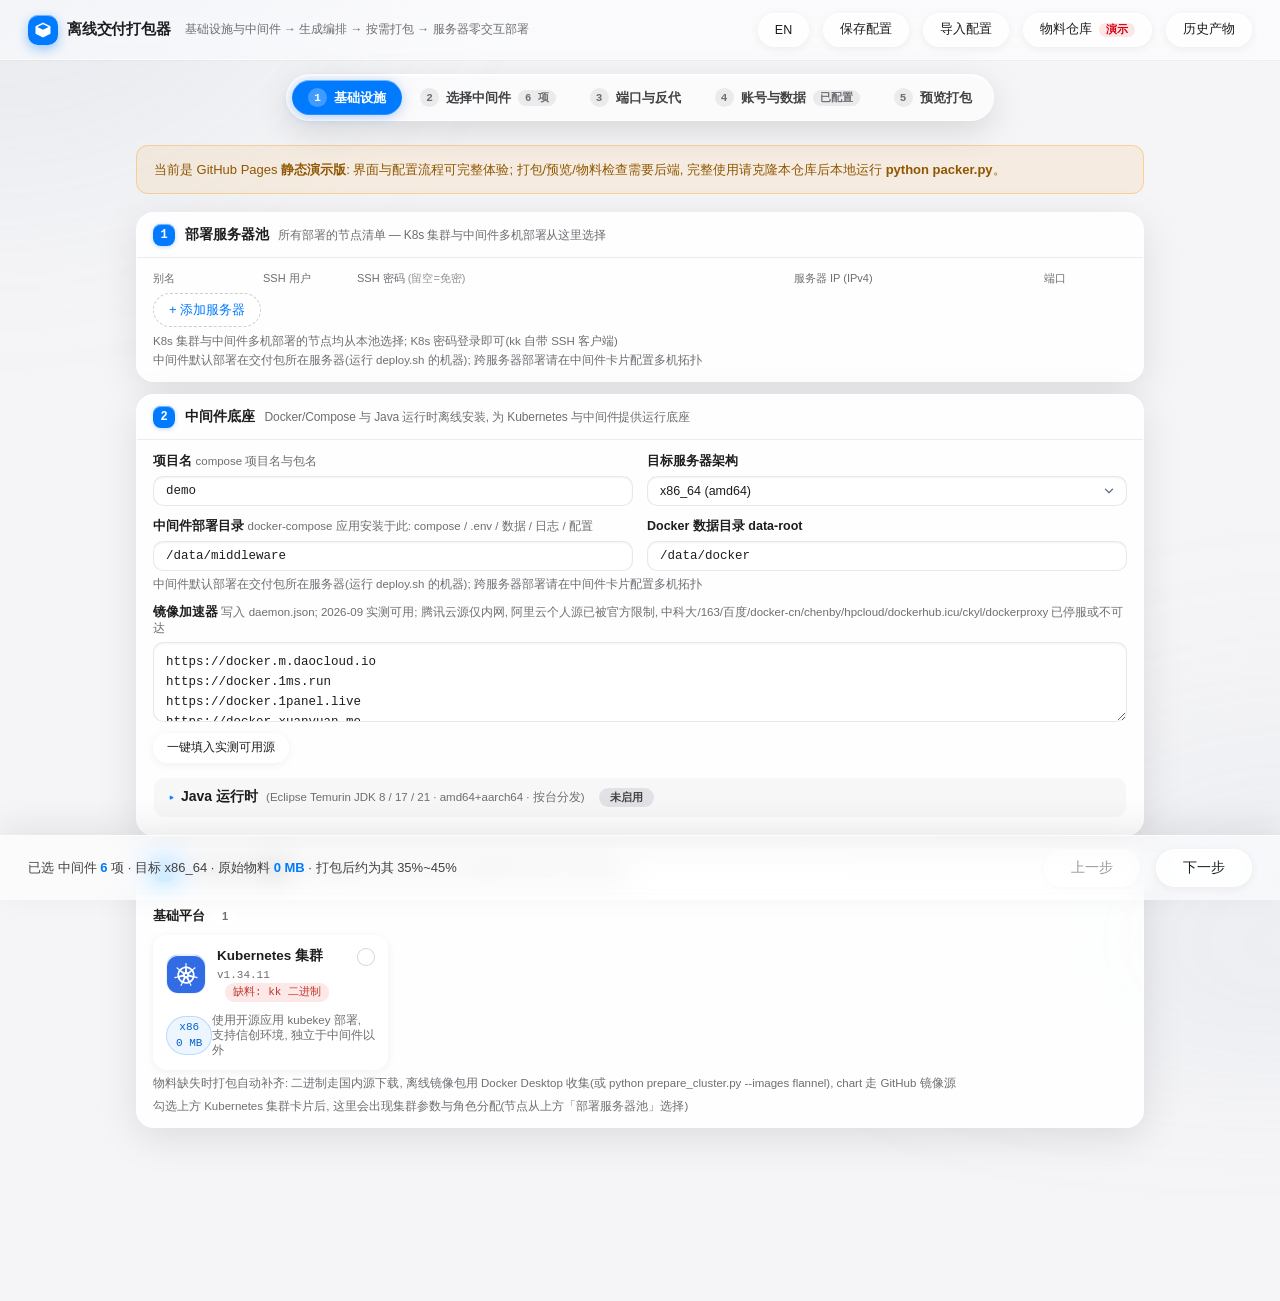
==== commit 71f325db: "feat: 物料清单行内换源(写回 versions.json) + 彩色高亮 + 源顺序说明 - 深底彩色渲染: ✓ 已缓存绿底行 / ↓ 待下载橙色高亮行(带边框), 一眼区分;   每个源带序号" ====
--- a/packer.html
+++ b/packer.html
@@ -393,6 +393,30 @@
 .bar-ind{display:block;height:100%;width:100%;border-radius:99px;background:repeating-linear-gradient(45deg,#9db9f7 0 8px,#3a7afe 8px 16px);background-size:23px 23px;animation:dlslide .6s linear infinite}
 
 .dlchip-dl{background:#e8f0fe;color:#1a56db}
+
+/* ---- 预览-物料清单(深底富文本: ✓ 缓存绿 / ↓ 待下载橙高亮 + 行内换源) ---- */
+#previewPre .mtl-note{color:#8b98ab;font-size:11.5px;margin-bottom:8px}
+#previewPre .mtl-group{color:#7d8aa0;font-weight:600;margin:10px 0 4px;font-size:12px}
+#previewPre .mtl-row{display:flex;align-items:center;gap:6px;padding:3px 8px;border-radius:6px;font-size:12.5px;line-height:1.6}
+#previewPre .mtl-row .mname{overflow:hidden;text-overflow:ellipsis;white-space:nowrap}
+#previewPre .mtl-row .mtl-note2{color:#7d8aa0;font-size:11px;font-weight:400}
+#previewPre .mtl-row.ok{color:#55d68a;background:rgba(46,160,67,.12)}
+#previewPre .mtl-row.ok .mk{font-weight:700}
+#previewPre .mtl-row.miss{color:#ffb224;background:rgba(249,115,22,.13);outline:1px solid rgba(249,115,22,.35);font-weight:600}
+#previewPre .mtl-row.miss .mk{font-weight:700}
+#previewPre .mtl-row.miss .mname{color:#ffc95c}
+#previewPre .mtl-row.miss .mini{margin-left:auto;flex:none}
+#previewPre .mtl-srcs{padding:2px 8px 6px 28px;font-size:11.5px;color:#8b98ab;display:flex;flex-direction:column;gap:2px}
+#previewPre .mtl-srcs .src{word-break:break-all}
+#previewPre .mtl-srcs .src b{color:#5ea0ff;margin-right:6px}
+#previewPre .mtl-srcs .src-order{color:#6b7787;font-size:10.5px}
+#previewPre .mtl-edit{padding:6px 8px 8px 28px}
+#previewPre .mtl-edit textarea{width:100%;box-sizing:border-box;min-height:72px;font-family:var(--f-mono);font-size:12px;color:#c9d4e3;background:#0d1424;border:1px solid rgba(255,255,255,.14);border-radius:8px;padding:8px;resize:vertical}
+#previewPre .mtl-edit-btns{margin-top:6px;display:flex;align-items:center;gap:6px}
+#previewPre .mtl-edit-btns .hint{color:#8b98ab}
+#previewPre .mtl-sum{margin-top:10px;font-size:12.5px;color:#c9d4e3}
+#previewPre .mtl-sum .miss-c{color:#ffb224;font-weight:600}
+#previewPre .mtl-sum .ok-c{color:#55d68a;font-weight:600}
 </style>
 </head>
 <body>
@@ -578,6 +602,7 @@
           <button class="tab" data-t="nodes" id="tabKafkaNodes" style="display:none">节点分发预览</button>
           <button class="tab" data-t="clusterInv" id="tabClusterInv" style="display:none">集群 inventory</button>
           <button class="tab" data-t="clusterCfg" id="tabClusterCfg" style="display:none">集群 config</button>
+          <button class="tab" data-t="materials" id="tabMaterials" style="display:none">待下载物料</button>
           <span style="flex:1"></span>
           <button class="mini" id="btnCopy" style="align-self:center;margin-bottom:9px">复制当前内容</button>
         </div>
@@ -845,6 +870,9 @@
   "中间件默认部署在交付包所在服务器(运行 deploy.sh 的机器); 跨服务器部署请在中间件卡片配置多机拓扑": "Middleware deploys on the server hosting the bundle (the one running deploy.sh) by default; configure multi-host topology on the middleware cards to spread across servers",
   "已选 ": "Selected: ", "目标 ": "target ", "原始物料 ": "raw materials ", "打包后约为其": "packed ≈", "K8s 集群": "K8s cluster",
   "节点分发预览": "Node distribution", "集群 inventory": "Cluster inventory", "集群 config": "Cluster config",
+  "待下载物料": "Materials to download", "集群控制端": "Cluster control", "集群二进制": "Cluster binaries",
+  "K8s 离线镜像包": "K8s offline image bundle", "私有仓库镜像 tar": "Private registry image tar",
+  "CNI/存储 chart": "CNI/storage charts", "Java 运行时": "Java runtime", "中间件镜像": "Middleware images",
   "工作节点": "Worker", "镜像仓库": "Image registry", "未分配": "Unassigned", "K8s 版本": "K8s version", "时区": "Timezone",
   "离线物料": "Offline materials", "OS 依赖包": "OS packages", "部署服务器池": "Server pool",
   "artifact 产物 (含镜像, 推荐)": "artifact bundle (with images, recommended)",
@@ -2804,10 +2832,44 @@
 }
 
 /* ================= 预览 / 打包 ================= */
+let materialSourcesMap = {};   // 物料行内换源: 'scope|key' -> 当前源列表
+let mtlBound = false;
 function switchTab(t){
   curTab = t;
   $$('#previewCard .tabs button[data-t]').forEach(b => b.classList.toggle('on', b.dataset.t === t));
-  $('#previewPre').textContent = previewData[t] || '';
+  const pre = $('#previewPre');
+  if (t === 'materials'){ pre.innerHTML = previewData.materialsHtml || ''; bindMaterialEditor(); }
+  else pre.textContent = previewData[t] || '';
+}
+function bindMaterialEditor(){
+  if (mtlBound) return;
+  mtlBound = true;
+  $('#previewPre').addEventListener('click', async (e) => {
+    const btn = e.target.closest('.mtl-edit-btn');
+    if (!btn) return;
+    const row = btn.closest('.mtl-row');
+    const prev = row.nextElementSibling;
+    if (prev && prev.classList.contains('mtl-edit')){ prev.remove(); return; }   // 再点一次收起
+    const id = btn.dataset.scope + '|' + btn.dataset.key;
+    const box = document.createElement('div');
+    box.className = 'mtl-edit';
+    box.innerHTML = '<textarea rows="4" spellcheck="false"></textarea>' +
+      '<div class="mtl-edit-btns"><button class="mini mtl-save">' + trLabel('保存|Save') + '</button>' +
+      ' <button class="mini mtl-cancel">' + trLabel('取消|Cancel') + '</button>' +
+      '<span class="hint">' + trLabel('每行一个源, 按顺序尝试; 支持 http(s):// 与 GH/ 前缀|One URL per line, tried in order; http(s):// and GH/ supported') + '</span></div>';
+    box.querySelector('textarea').value = (materialSourcesMap[id] || []).join('\n');
+    row.after(box);
+    box.querySelector('.mtl-cancel').onclick = () => box.remove();
+    box.querySelector('.mtl-save').onclick = async () => {
+      const sources = box.querySelector('textarea').value.split('\n').map(s => s.trim()).filter(Boolean);
+      try {
+        await api('/api/material_sources', {scope: btn.dataset.scope, key: btn.dataset.key, sources});
+        toast(trLabel('源已写回 versions.json|Sources saved to versions.json'));
+        box.remove();
+        doPreview();   // 重新生成预览, 立即看到新源
+      } catch(err){ msg(err.message, 'err'); }
+    };
+  });
 }
 async function doCopy(){
   try { await navigator.clipboard.writeText(previewData[curTab] || ''); toast('已复制到剪贴板'); }
@@ -2830,6 +2892,60 @@
     previewData.clusterCfg = d.cluster_config || '';
     $('#tabClusterInv').style.display = d.cluster_inventory ? '' : 'none';
     $('#tabClusterCfg').style.display = d.cluster_config ? '' : 'none';
+    // 物料下载清单: ✓ 已缓存 / ↓ 待下载 + 各自的下载源(按顺序尝试); HTML 富文本渲染 + 行内换源
+    const mts = d.materials || {rows: [], cached_n: 0, total: 0};
+    const mrows = mts.rows || [];
+    materialSourcesMap = {};
+    previewData.materials = '';
+    previewData.materialsHtml = '';
+    if (mrows.length){
+      mrows.forEach(r => { if (r.scope && r.key) materialSourcesMap[r.scope + '|' + r.key] = r.sources || []; });
+      // --- 纯文本版(复制用) ---
+      const lines = [trLabel('物料清单 (✓ 仓库已缓存 / ↓ 待下载; 源按顺序逐个尝试, 失败自动换下一源)|Materials (✓ cached / ↓ to download; sources tried in order with auto-failover)')];
+      let lastGroup = '';
+      for (const r of mrows){
+        if (r.group !== lastGroup){ lines.push(''); lines.push('# ---- ' + trLabel(r.group) + ' ----'); lastGroup = r.group; }
+        lines.push((r.cached ? '✓ ' : '↓ ') + r.name + (r.note ? '    # ' + trMsg(r.note) : ''));
+        if (!r.cached && r.sources && r.sources.length){
+          lines.push('      ' + trLabel('源|sources') + ' (' + trLabel('按顺序尝试|in order') + '): ' +
+            r.sources.map((s, i) => (i + 1) + '. ' + s).join('  ->  '));
+        }
+      }
+      lines.push('');
+      const miss = mts.total - mts.cached_n;
+      lines.push(trLabel('已缓存|Cached') + ' ' + mts.cached_n + ' / ' + mts.total +
+        (miss > 0 ? '  ·  ' + trLabel('待下载|to download') + ' ' + miss + trLabel(' 项(打包时自动下载)|(items; auto-download at pack)')
+                  : '  ·  ' + trLabel('全部就绪, 无需下载|all ready, nothing to download')));
+      previewData.materials = lines.join('\n');
+      // --- HTML 版(彩色高亮 + 行内换源) ---
+      let h = '<div class="mtl-note">' + esc(trLabel(
+        '↓ 待下载项按顺序逐源尝试下载, 失败自动切换下一源(30 秒无速度判失败); 点「换源」可直接修改源列表并写回 versions.json' +
+        '|Missing items try sources in order with auto-failover (30s no-speed = fail); "Edit sources" rewrites versions.json')) + '</div>';
+      lastGroup = '';
+      for (const r of mrows){
+        if (r.group !== lastGroup){ h += '<div class="mtl-group"># ---- ' + esc(trLabel(r.group)) + ' ----</div>'; lastGroup = r.group; }
+        if (r.cached){
+          h += '<div class="mtl-row ok"><span class="mk">✓</span><span class="mname">' + esc(r.name) + '</span>' +
+            (r.note ? '<span class="mtl-note2"># ' + esc(trMsg(r.note)) + '</span>' : '') + '</div>';
+        } else {
+          h += '<div class="mtl-row miss"><span class="mk">↓</span><span class="mname">' + esc(r.name) + '</span>' +
+            (r.note ? '<span class="mtl-note2"># ' + esc(trMsg(r.note)) + '</span>' : '') +
+            (r.scope && r.key ? '<button class="mini mtl-edit-btn" data-scope="' + esc(r.scope) + '" data-key="' + esc(r.key) + '">' + trLabel('换源|Edit sources') + '</button>' : '') +
+            '</div>';
+          if (r.sources && r.sources.length){
+            h += '<div class="mtl-srcs">' + r.sources.map((s, i) =>
+              '<span class="src"><b>' + (i + 1) + '</b>' + esc(s) + '</span>').join('') +
+              '<span class="src-order">' + esc(trLabel('↑ 按顺序尝试, 失败自动换下一源|tried in order, auto-failover')) + '</span></div>';
+          }
+        }
+      }
+      const miss2 = mts.total - mts.cached_n;
+      h += '<div class="mtl-sum">' + esc(trLabel('已缓存|Cached')) + ' <b>' + mts.cached_n + ' / ' + mts.total + '</b>' +
+        (miss2 > 0 ? ' · <span class="miss-c">' + esc(trLabel('待下载|to download')) + ' ' + miss2 + esc(trLabel(' 项|items')) + '</span>'
+                   : ' · <span class="ok-c">' + esc(trLabel('全部就绪, 无需下载|all ready')) + '</span>') + '</div>';
+      previewData.materialsHtml = h;
+    }
+    $('#tabMaterials').style.display = mrows.length ? '' : 'none';
     $('#previewCard').style.display = ''; switchTab(d.compose ? 'compose' : (d.cluster_inventory ? 'clusterInv' : 'compose'));
     let extra = '';
     if (d.backup_crons && d.backup_crons.length){
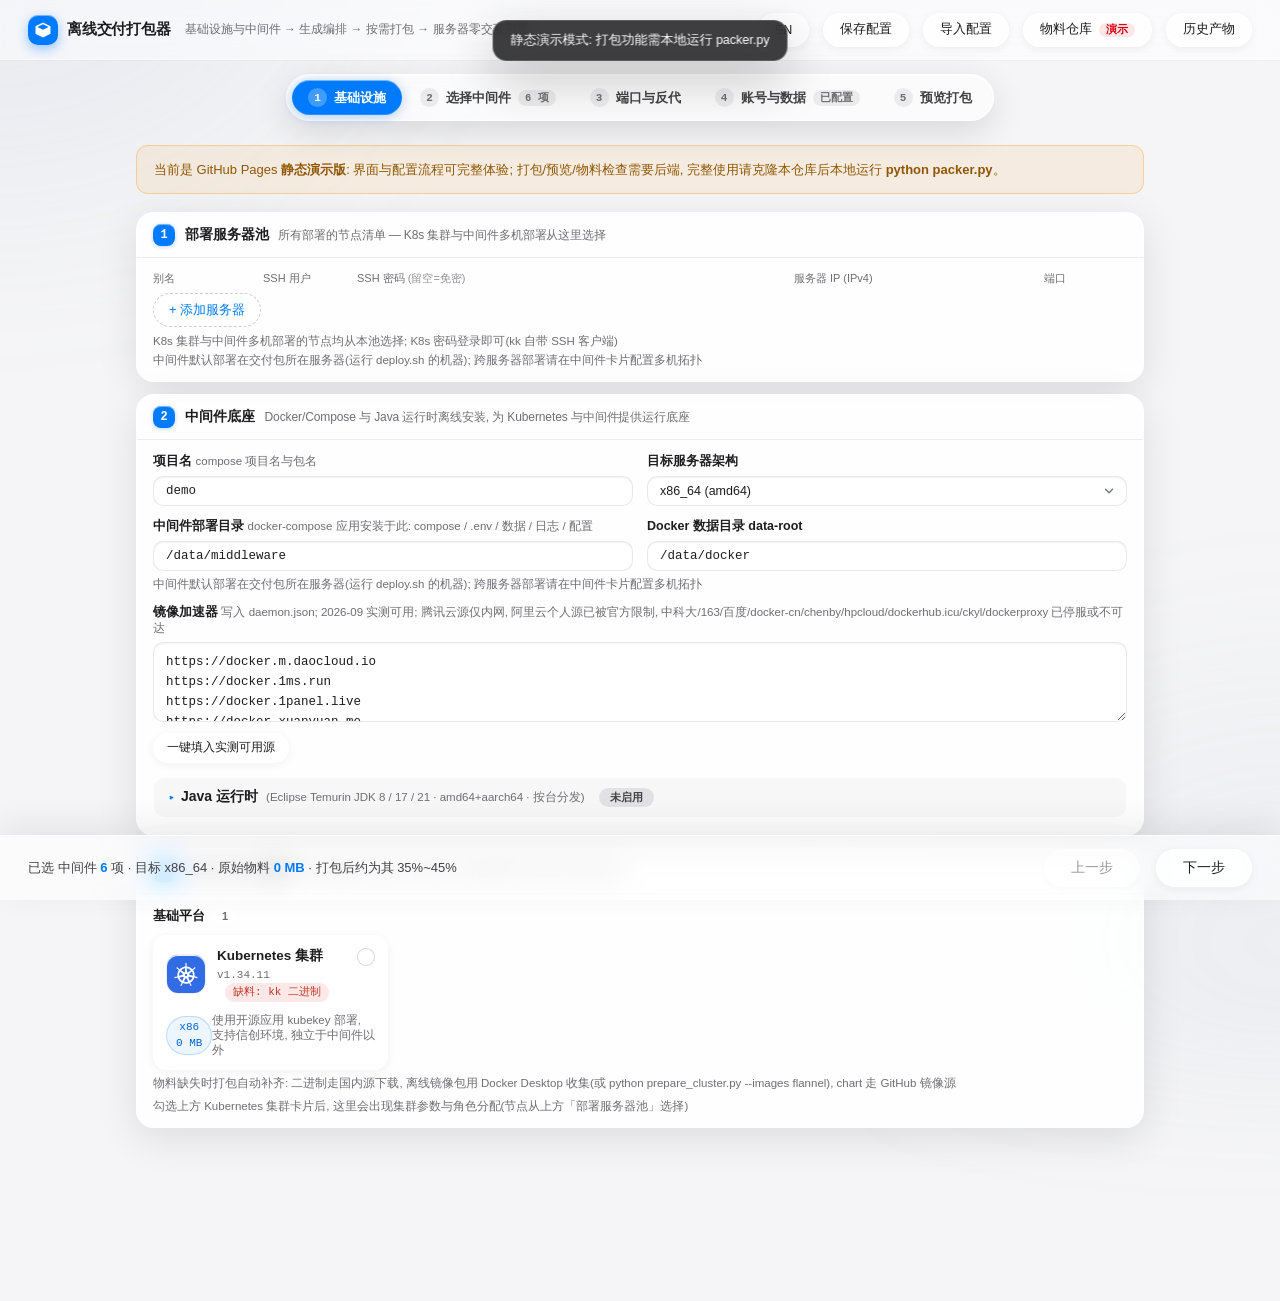
==== commit 9fddb802: "fix: 速度双通道(收集阶段显示网络速率) + 物料就绪开始打包提示 - 修复拉取 docker 镜像期间左下角速度恒 0: 此前 speed 只统计压缩阶段   字节流(done/elapsed)" ====
--- a/packer.html
+++ b/packer.html
@@ -2966,6 +2966,8 @@
   openProgress();
 }
 let pollTimer = null;
+let wasCollecting = false;    // 上一轮是否处于物料收集阶段(检测「物料就绪」转变)
+let mtlReadyShown = false;    // 「物料就绪」toast 只弹一次
 function openProgress(){
   $('#modal').classList.remove('hidden');
   $$('#modal .msg').forEach(x => x.remove());
@@ -2976,6 +2978,7 @@
   $('#mDownloads').style.display = 'none'; $('#mDownloads').innerHTML = '';
   $('#mCancel').classList.remove('hidden'); $('#mClose').classList.add('hidden');
   clearInterval(pollTimer);
+  wasCollecting = false; mtlReadyShown = false;
   pollTimer = setInterval(poll, 800);
   poll();
 }
@@ -2985,7 +2988,19 @@
   $('#mBar').style.width = s.percent + '%';
   $('#mPct').textContent = s.percent + '% · ' + fmtGB(Math.round(s.done/1048576)) + ' / ' + fmtGB(Math.round(s.total/1048576));
   $('#mFile').textContent = s.current ? '正在打包: ' + s.current : (s.stage || '');
-  $('#mStat').textContent = '速度 ' + s.speed + ' MB/s · 已用 ' + fmtTime(s.elapsed) + (s.eta ? ' · 预计剩余 ' + fmtTime(s.eta) : '');
+  // 速度双通道: 收集阶段=网络速率(后端 8s 窗口); docker pull 无字节回调时明确显示处理中
+  let spd;
+  if (s.speed > 0) spd = '速度 ' + s.speed + ' MB/s';
+  else if ((s.downloads || []).length) spd = trLabel('镜像拉取/处理中(无字节统计)|pulling / processing (no byte stats)');
+  else spd = '速度 0 MB/s';
+  $('#mStat').textContent = spd + ' · 已用 ' + fmtTime(s.elapsed) + (s.eta ? ' · 预计剩余 ' + fmtTime(s.eta) : '');
+  // 物料收集 → 压缩打包 的转变: 提示一次「物料就绪」
+  const collecting = (s.downloads || []).length > 0 || /收集|下载/.test(s.stage || '');
+  if (wasCollecting && !collecting && s.running && s.total > 0 && !mtlReadyShown){
+    mtlReadyShown = true;
+    toast(trLabel('物料准备完毕, 开始压缩打包|Materials ready; packing (compress) started'));
+  }
+  wasCollecting = collecting;
   // 物料自动收集: 逐物料子进度条(单位分流) + 物料状态全程追溯(缓存✓/待下载/已下载↓/下载中条)
   const dlBox = $('#mDownloads');
   const cached = s.cached || {n: 0, total: 0, names: []};
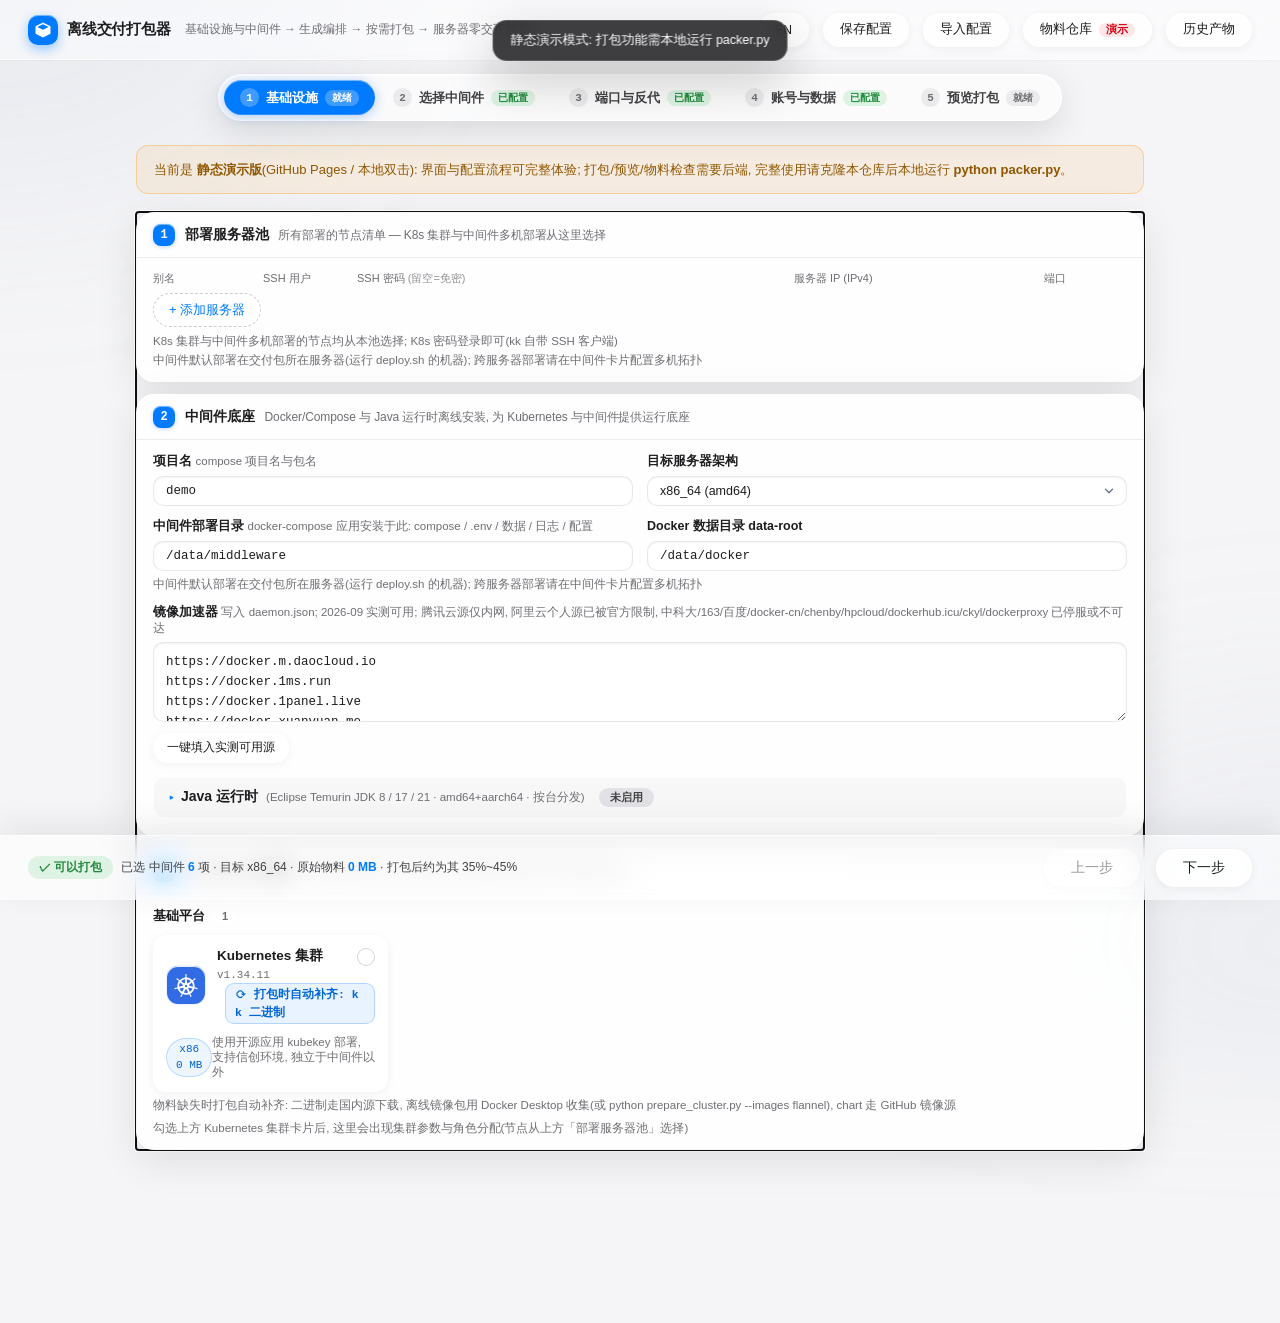
==== commit 456c7eeb: "v1.4.0: 契约化、前端重做、启动零依赖、真机与浏览器验证 - manifest.json 加 contract 字段，deploy.sh 支持变更 diff / --dry-run / JSON" ====
--- a/packer.html
+++ b/packer.html
@@ -322,7 +322,7 @@
   .msg.ok{background:rgba(52,199,89,.1);color:#248a3d;border:1px solid rgba(52,199,89,.32)}
   .msg.warn{background:rgba(255,149,0,.09);color:#8f5700;border:1px solid rgba(255,149,0,.32)}
   #toast{position:fixed;top:20px;left:50%;transform:translateX(-50%);z-index:300;display:flex;flex-direction:column;align-items:center;gap:8px;pointer-events:none;max-width:min(520px,90vw)}
-  .toast{background:rgba(29,29,31,.85);backdrop-filter:blur(8px);-webkit-backdrop-filter:blur(8px);color:#fff;border:1px solid rgba(255,255,255,.16);border-radius:14px;padding:11px 17px;font-size:12.5px;box-shadow:var(--sh-3);animation:toastin .28s var(--spring);max-width:360px;overflow:hidden;transition:opacity .3s ease,transform .3s ease,height .32s ease,padding .32s ease,margin-bottom .32s ease}
+  .toast{background:rgba(29,29,31,.85);backdrop-filter:blur(8px);-webkit-backdrop-filter:blur(8px);color:#fff;border:1px solid rgba(255,255,255,.16);border-radius:14px;padding:11px 17px;font-size:12.5px;box-shadow:var(--sh-3);animation:toastin .28s var(--spring);max-width:360px;overflow:hidden;transition:opacity .32s ease,transform .32s ease,height .32s ease,padding .32s ease,margin-bottom .32s ease}
   @keyframes toastin{from{opacity:0;transform:translateY(-10px) scale(.96)}to{opacity:1;transform:none}}
   .toast.out{opacity:0;transform:translateY(-8px) scale(.96);pointer-events:none}
   .spin{width:15px;height:15px;border:2px solid rgba(0,122,255,.25);border-top-color:var(--acc);border-radius:50%;display:inline-block;animation:sp .8s linear infinite;vertical-align:-3px;margin-right:7px}
@@ -417,6 +417,425 @@
 #previewPre .mtl-sum{margin-top:10px;font-size:12.5px;color:#c9d4e3}
 #previewPre .mtl-sum .miss-c{color:#ffb224;font-weight:600}
 #previewPre .mtl-sum .ok-c{color:#55d68a;font-weight:600}
+
+/* ================================================================
+   UI 改造增量样式 (7 项): 步骤状态 / 就绪度 / 长表单 / 密码 / 套件 /
+   预览代码 / 三级提示框 / 深色模式。全部沿用 :root 变量, 浅色为默认。
+   ================================================================ */
+
+/* ---- 步骤条状态徽标 (已配置 / 就绪 / N 处问题) ---- */
+.wiz-steps .wbadge.stepstat{font-size:10px;padding:1px 7px}
+.wiz-steps .wtab.on .wbadge.stepstat{background:rgba(255,255,255,.25);color:#fff}
+.wiz-steps .wbadge.stepstat.ok{background:rgba(52,199,89,.15);color:#248a3d}
+.wiz-steps .wbadge.stepstat.bad{background:rgba(255,59,48,.15);color:#d70015}
+.wiz-steps .wtab.on .wbadge.stepstat.ok{background:rgba(52,199,89,.92);color:#fff}
+.wiz-steps .wtab.on .wbadge.stepstat.bad{background:rgba(255,59,48,.92);color:#fff}
+
+/* ---- 底部「打包就绪度」状态条 ---- */
+.actionbar .stat{display:flex;align-items:center;gap:8px;flex-wrap:wrap}
+.rd-state{display:inline-flex;align-items:center;gap:5px;border-radius:999px;padding:3px 11px;font-size:12px;font-weight:650;white-space:nowrap}
+.rd-state.ok{background:rgba(52,199,89,.14);color:#248a3d}
+.rd-state.bad{background:rgba(255,59,48,.13);color:#d70015}
+.rd-chip{border:1px solid transparent;border-radius:999px;padding:3px 10px;font-size:11.5px;cursor:pointer;font-family:inherit;white-space:nowrap;transition:transform .15s var(--spring),filter .15s}
+.rd-chip:hover{transform:translateY(-1px);filter:brightness(1.04)}
+.rd-chip:focus-visible{outline:none;box-shadow:0 0 0 3px rgba(0,122,255,.3)}
+.rd-chip b{font-family:var(--f-mono);margin-left:2px}
+.rd-chip.bad{background:rgba(255,59,48,.10);color:#d70015;border-color:rgba(255,59,48,.25)}
+.rd-chip.warn{background:rgba(255,149,0,.12);color:#8f5700;border-color:rgba(255,149,0,.30)}
+.rd-sum{color:var(--txt2);font-size:12px}
+.rd-sum b{color:var(--acc)}
+/* 跳步高亮 */
+@keyframes flashhl{0%,100%{box-shadow:none}20%,80%{box-shadow:0 0 0 4px rgba(255,59,48,.38)}}
+.flash{animation:flashhl 1.4s ease;border-radius:8px}
+.flash-card{animation:flashhl 1.4s ease}
+
+/* ---- 长表单: 左侧粘性服务锚点 + 右侧表单 ---- */
+#sec-port,#sec-pwd{overflow:visible}   /* 让 .lf-nav 的 position:sticky 相对视口生效 */
+#portBox.lf,#pwdBox.lf{display:grid;grid-template-columns:206px minmax(0,1fr);gap:16px;align-items:start}
+.lf-nav{position:sticky;top:118px;max-height:calc(100vh - 138px);overflow:auto;
+  border:1px solid var(--line);border-radius:12px;background:rgba(120,120,128,.05);padding:10px}
+.lf-tools{display:flex;flex-direction:column;gap:8px;margin-bottom:10px}
+.lf-tools .lf-search{width:100%;height:30px;font-size:12px}
+.lf-mini{display:flex;gap:6px}
+.lf-mini .mini{flex:1;height:28px;font-size:11.5px;padding:0 6px}
+.lf-list{display:flex;flex-direction:column;gap:3px}
+.lf-anchor{display:flex;align-items:center;gap:7px;width:100%;text-align:left;border:0;background:transparent;
+  border-radius:8px;padding:6px 8px;font-size:12px;color:var(--txt2);cursor:pointer;font-family:inherit;
+  transition:background .15s,color .15s}
+.lf-anchor:hover{background:rgba(120,120,128,.12);color:var(--txt)}
+.lf-anchor:focus-visible{outline:none;box-shadow:0 0 0 3px rgba(0,122,255,.28)}
+.lf-anchor[aria-current="true"]{background:var(--grad-acc);color:#fff;font-weight:600}
+.lf-anchor .lf-dot{flex:none;width:7px;height:7px;border-radius:50%;background:transparent}
+.lf-anchor.has-err .lf-dot{background:var(--bad)}
+.lf-anchor .lf-n{margin-left:auto;font-family:var(--f-mono);font-size:10.5px;opacity:.7}
+.lf-empty{font-size:11.5px;color:var(--mut);padding:6px 8px}
+.lf-body{min-width:0}
+.lf .grp{scroll-margin-top:120px}
+.lf .grp>h3{cursor:pointer;user-select:none}
+.lf .grp>h3:focus-visible{outline:none;box-shadow:0 0 0 3px rgba(0,122,255,.25);border-radius:6px}
+.lf-caret{color:var(--acc);font-size:11px;display:inline-block;transition:transform .18s;margin-right:2px}
+.lf .grp.collapsed .lf-caret{transform:rotate(-90deg)}
+.lf .grp.collapsed>:not(h3){display:none}
+
+/* ---- 密码页工具条 / 规则 / 强度文字 ---- */
+.pwd-toolbar{display:flex;gap:8px;flex-wrap:wrap;margin-bottom:10px}
+.pwd-rules{font-size:11.5px;line-height:1.6;color:var(--txt2);background:rgba(0,122,255,.06);
+  border:1px solid rgba(0,122,255,.18);border-radius:10px;padding:8px 12px;margin-bottom:12px}
+.str-rule{font-size:11px;color:var(--mut);margin-top:6px;line-height:1.5}
+.str-rule.bad{color:var(--bad)}
+
+/* ---- 套件: 轻量分组(标题 + 成员 chips), 服务卡仍是主选择单元 ---- */
+.suite-groups{display:flex;flex-direction:column;gap:12px;margin-bottom:18px}
+.suite-group{border-left:3px solid var(--grad-acc);padding:1px 0 1px 12px}
+.suite-h{display:flex;align-items:baseline;gap:9px;flex-wrap:wrap;margin-bottom:7px}
+.suite-name{font-size:13px;font-weight:650;color:var(--txt)}
+.suite-desc{font-size:11.5px;color:var(--mut)}
+.suite-toggle{border:0;background:transparent;color:var(--acc);font-size:11.5px;cursor:pointer;padding:0;font-family:inherit}
+.suite-toggle:hover{text-decoration:underline}
+.suite-toggle:focus-visible{outline:none;box-shadow:0 0 0 3px rgba(0,122,255,.28);border-radius:6px}
+.suite-members{display:flex;flex-wrap:wrap;gap:6px}
+.suite-chip{display:inline-flex;align-items:center;gap:5px;font-size:11.5px;color:var(--txt2);
+  background:rgba(120,120,128,.10);border:1px solid var(--line);border-radius:999px;padding:3px 10px;
+  cursor:pointer;font-family:inherit;transition:all .18s}
+.suite-chip:hover{border-color:var(--acc);color:var(--acc)}
+.suite-chip:focus-visible{outline:none;box-shadow:0 0 0 3px rgba(0,122,255,.28)}
+.suite-chip.on{background:rgba(0,122,255,.12);border-color:rgba(0,122,255,.4);color:var(--acc);font-weight:600}
+.suite-chip img{width:13px;height:13px;object-fit:contain}
+
+/* ---- 预览代码块: 行号 / 服务折叠 / 语法高亮 / diff ---- */
+#previewPre.code-view{white-space:normal;padding:0;max-height:520px;overflow:auto}
+.code-tools{display:flex;align-items:center;gap:8px;padding:9px 14px;border-bottom:1px solid rgba(255,255,255,.09);
+  position:sticky;top:0;z-index:2;background:#0b1120}
+.code-tools .mini{color:#c9d4e3;background:rgba(255,255,255,.07);border-color:rgba(255,255,255,.14)}
+.code-tools .mini:hover{background:rgba(255,255,255,.14)}
+.code-meta{margin-left:auto;color:#8b98ab;font-size:11px}
+.code-grp{border-bottom:1px solid rgba(255,255,255,.06)}
+.code-grp-h{display:flex;align-items:center;gap:9px;padding:6px 14px;cursor:pointer;color:#9fb0c8;
+  font-size:12px;user-select:none}
+.code-grp-h:hover{background:rgba(255,255,255,.05)}
+.code-grp-h:focus-visible{outline:none;box-shadow:inset 0 0 0 2px rgba(94,160,255,.6)}
+.cg-caret{color:#5ea0ff;transition:transform .18s;display:inline-block}
+.code-grp[data-open="1"] .cg-caret{transform:rotate(90deg)}
+.cg-title{font-weight:600;color:#7ec8ff;font-family:var(--f-mono)}
+.cg-range,.cg-count{color:#6b7787;font-size:11px;font-family:var(--f-mono)}
+.cg-count{margin-left:auto}
+.code-grp-body{padding:2px 0 6px}
+.cline{display:flex;align-items:flex-start;min-height:1.55em;line-height:1.55}
+.cline:hover{background:rgba(255,255,255,.045)}
+.ln{flex:none;width:46px;text-align:right;padding-right:11px;color:#4a5a70;user-select:none;
+  font-family:var(--f-mono);font-size:11px;border-right:1px solid rgba(255,255,255,.07);margin-right:12px}
+.lc{flex:1;min-width:0;white-space:pre-wrap;word-break:break-all;color:#c9d4e3;
+  font-family:var(--f-mono);font-size:12px;padding-right:14px}
+.syn-com{color:#6a7c92;font-style:italic}
+.syn-str{color:#9ad9a0}
+.syn-num{color:#e6b980}
+.syn-key{color:#7ec8ff}
+.syn-bool{color:#c9a0ff}
+.syn-var{color:#ffb86b}
+.diff-head{padding:9px 14px;color:#9fb0c8;font-size:12px;border-bottom:1px solid rgba(255,255,255,.09);
+  position:sticky;top:0;z-index:2;background:#0b1120}
+.diff-body{padding:6px 0}
+.diff-line{display:flex;align-items:flex-start;line-height:1.55;font-family:var(--f-mono);font-size:12px}
+.diff-add{background:rgba(46,160,67,.16);color:#8ce39c}
+.diff-del{background:rgba(248,81,73,.16);color:#ff9a92}
+.diff-ctx{color:#c9d4e3}
+.dl-a,.dl-b{flex:none;width:42px;text-align:right;padding-right:8px;color:#4a5a70;user-select:none}
+.dl-s{flex:none;width:20px;text-align:center;font-weight:700}
+.dl-t{flex:1;min-width:0;white-space:pre-wrap;word-break:break-all;padding-right:14px}
+.diff-stat{padding:6px 14px;color:#8b98ab;font-size:11.5px;border-bottom:1px solid rgba(255,255,255,.07)}
+
+/* ---- 预览三级提示框: 错误 / 警告 / 信息 ---- */
+.sum-box{display:flex;flex-direction:column;gap:8px;margin-top:14px}
+.sum-grp{border-radius:12px;border:1px solid var(--line);overflow:hidden}
+.sum-grp>summary{display:flex;align-items:center;gap:8px;padding:9px 14px;cursor:pointer;list-style:none;font-size:12.5px;user-select:none}
+.sum-grp>summary::-webkit-details-marker{display:none}
+.sum-grp>summary:focus-visible{outline:none;box-shadow:inset 0 0 0 2px rgba(0,122,255,.45)}
+.sum-grp>summary b{font-size:12.5px}
+.sum-marker{font-size:13px}
+.sum-count{margin-left:4px;font-family:var(--f-mono);font-size:11px;border-radius:99px;padding:1px 8px;background:rgba(120,120,128,.16)}
+.sum-caret{margin-left:auto;transition:transform .18s}
+.sum-grp[open]>summary .sum-caret{transform:rotate(180deg)}
+.sum-list{list-style:none;padding:4px 14px 12px 34px;margin:0;font-size:12px;line-height:1.7;color:var(--txt2)}
+.sum-list li{padding:2px 0;word-break:break-word}
+.sum-link{cursor:pointer;text-decoration:underline dotted;text-underline-offset:3px}
+.sum-link:hover{color:var(--acc)}
+.sum-link:focus-visible{outline:none;box-shadow:0 0 0 3px rgba(0,122,255,.3);border-radius:6px}
+.sum-x{margin-right:6px;color:var(--bad);font-weight:700}
+.sum-none{color:var(--mut);font-style:italic}
+.sum-err{background:rgba(255,59,48,.07);border-color:rgba(255,59,48,.28)}
+.sum-err>summary{color:#d70015}
+.sum-err .sum-count{background:rgba(255,59,48,.15);color:#d70015}
+.sum-warn{background:rgba(255,149,0,.07);border-color:rgba(255,149,0,.28)}
+.sum-warn>summary{color:#8f5700}
+.sum-info{background:rgba(0,122,255,.05);border-color:rgba(0,122,255,.20)}
+.sum-info>summary{color:var(--acc)}
+
+@media (max-width:900px){
+  #portBox.lf,#pwdBox.lf{display:block}
+  .lf-nav{position:static;max-height:none;overflow:visible;margin-bottom:12px}
+  .lf-tools{flex-direction:row;flex-wrap:wrap;align-items:center}
+  .lf-tools .lf-search{flex:1;min-width:140px}
+  .lf-list{flex-direction:row;flex-wrap:wrap;max-height:none;overflow:visible}
+  .lf-anchor{width:auto;padding:5px 11px;border:1px solid var(--line);border-radius:999px;background:rgba(255,255,255,.5)}
+  .lf-anchor .lf-n{display:none}
+  .lf .grp{scroll-margin-top:16px}
+  /* 步骤条: 5 个带状态徽标的页签在窄屏放不下, 改成容器内横向滚动,
+     避免把整个页面撑出 58px 横向滚动条(浏览器视图测试实测)。
+     必须放在 .wiz-steps 主定义之后, 否则被 width:max-content 覆盖。 */
+  .wiz-steps{width:auto;max-width:calc(100% - 16px);overflow-x:auto;overflow-y:hidden;
+    justify-content:flex-start;scrollbar-width:none;-ms-overflow-style:none}
+  .wiz-steps::-webkit-scrollbar{display:none}
+  .wtab{flex:none;padding:8px 10px;font-size:12px}
+  .wbadge.stepstat{font-size:10px;padding:0 5px}
+  /* 顶部工具按钮在窄屏不要逐字换行成两行 */
+  .brand-inline b,.tbtn{white-space:nowrap}
+  .tbtn{padding:6px 9px;font-size:11.5px}
+  .topbar{gap:4px}
+}
+
+/* ================================================================
+   深色模式: 仅覆盖 :root 变量 + 主要硬编码浅色表面 (浅色仍为默认)
+   ================================================================ */
+@media (prefers-color-scheme: dark){
+  :root{
+    color-scheme:dark;
+    --txt:#f2f2f7; --txt2:#d1d1d6; --mut:#98989f;
+    --line:rgba(255,255,255,.10); --line2:rgba(255,255,255,.20);
+    --acc:#0a84ff; --acc-h:#3b9bff;
+    --ok:#30d158; --warn:#ff9f0a; --bad:#ff453a; --bad-soft:rgba(255,69,58,.14);
+    --glass:rgba(30,30,34,.62); --edge:rgba(255,255,255,.10);
+    --sh-1:0 2px 10px rgba(0,0,0,.32);
+    --sh-2:0 6px 22px rgba(0,0,0,.48);
+    --sh-3:0 18px 50px rgba(0,0,0,.62);
+    --grad:#0a84ff; --grad-acc:#0a84ff;
+  }
+  body{background:#161618;color:var(--txt)}
+  body::before{opacity:.32}
+  .topbar,.actionbar{background:rgba(30,30,34,.62);border-color:rgba(255,255,255,.08);box-shadow:0 1px 0 rgba(0,0,0,.3)}
+  .wiz-steps{background:rgba(30,30,34,.62);border-color:rgba(255,255,255,.10)}
+  .wiz-pill{box-shadow:0 2px 12px rgba(0,0,0,.4), inset 0 1px 0 rgba(255,255,255,.2)}
+  .wtab{color:var(--txt2)}
+  .wtab i{background:rgba(255,255,255,.10);color:var(--mut)}
+  .wbadge{background:rgba(255,255,255,.10);color:var(--mut)}
+  .wbadge.warn{background:rgba(255,69,58,.18);color:#ff8b83}
+  .card{background:rgba(38,38,44,.90);border-color:var(--edge);
+    box-shadow:0 10px 40px rgba(0,0,0,.48), inset 0 1px 0 rgba(255,255,255,.05)}
+  .card:hover{box-shadow:0 14px 50px rgba(0,0,0,.6), inset 0 1px 0 rgba(255,255,255,.07)}
+  .card>h2{border-bottom-color:var(--line)}
+  .card>h2 .num{box-shadow:0 1px 4px rgba(0,0,0,.45), inset 0 1px 0 rgba(255,255,255,.25)}
+  label,.card>h2{color:var(--txt)}
+  .hint{color:var(--mut)}
+  input[type=text],input:not([type]),input[type=password],select,textarea{
+    background:rgba(255,255,255,.06);color:var(--txt);border-color:rgba(255,255,255,.14);
+    box-shadow:inset 0 1px 2px rgba(0,0,0,.25)}
+  input:hover:not(:focus):not(:disabled),select:hover:not(:focus):not(:disabled),textarea:hover:not(:focus):not(:disabled){background:rgba(255,255,255,.10);border-color:rgba(255,255,255,.24)}
+  input:focus,select:focus,textarea:focus{background:rgba(20,24,34,.9);border-color:#4a9bff;box-shadow:0 0 0 3.5px rgba(10,132,255,.24)}
+  input:disabled,select:disabled{background:rgba(255,255,255,.05);color:var(--mut)}
+  input.bad{border-color:var(--bad);box-shadow:0 0 0 3.5px rgba(255,69,58,.2)}
+  ::placeholder{color:#7d7d85}
+  /* 上面的 background 简写会重置 repeat/position, 必须补回, 否则下拉箭头在深色模式平铺成一排 */
+  select{background-image:url("data:image/svg+xml;charset=utf-8,%3Csvg xmlns='http://www.w3.org/2000/svg' width='14' height='14' viewBox='0 0 24 24' fill='none' stroke='%23a0a0aa' stroke-width='2.2' stroke-linecap='round' stroke-linejoin='round'%3E%3Cpath d='m6 9 6 6 6-6'/%3E%3C/svg%3E");
+    background-repeat:no-repeat;background-position:right 10px center;background-size:14px}
+  .tbtn,.mini,.btn.ghost,.chip-f{background:rgba(255,255,255,.08);border-color:rgba(255,255,255,.14);color:var(--txt);
+    box-shadow:var(--sh-1), inset 0 1px 0 rgba(255,255,255,.06)}
+  .tbtn:hover,.mini:hover,.btn.ghost:hover,.chip-f:hover{background:rgba(255,255,255,.16)}
+  .tbtn.warn{color:#ff8b83;border-color:rgba(255,69,58,.4)}
+  .chip-f.on,.chip-f.on:hover{background:var(--grad-acc);color:#fff;border-color:transparent}
+  .chip-f.clear{color:#ff8b83;border-color:rgba(255,69,58,.35)}
+  .fgroup,.segs{background:rgba(255,255,255,.08);border-color:rgba(255,255,255,.12)}
+  .fgroup button.on,.segs label:has(input:checked){background:rgba(255,255,255,.16);color:var(--txt)}
+  .cat-h,.cat-h i{color:var(--txt)}
+  .cat-h i{background:rgba(255,255,255,.08);border-color:rgba(255,255,255,.12)}
+  .svc,.suite{background:rgba(255,255,255,.05);border-color:rgba(255,255,255,.12);
+    box-shadow:var(--sh-1), inset 0 1px 0 rgba(255,255,255,.05)}
+  .svc:hover{box-shadow:var(--sh-2)}
+  .svc.on,.suite.on{background:linear-gradient(rgba(20,24,34,.9),rgba(20,24,34,.85)) padding-box, var(--grad) border-box}
+  .svc b,.suite .s-head{color:var(--txt)}
+  .svc .tick,.suite .s-head .tick{background:rgba(255,255,255,.1);border-color:rgba(255,255,255,.25)}
+  .svc .ver,.svc .foot{color:var(--mut)}
+  .svc .size{background:rgba(10,132,255,.14);border-color:rgba(10,132,255,.3);color:#6cb6ff}
+  .svc .warnline{background:rgba(255,159,10,.14);border-color:rgba(255,159,10,.3);color:#ffc060}
+  .avatar{background:rgba(255,255,255,.06);border-color:rgba(255,255,255,.12)}
+  .ctn{background:rgba(255,255,255,.08);border-color:rgba(255,255,255,.12);color:var(--txt2)}
+  .map-cols,.arrow{color:var(--mut)}
+  .map-row .mlabel{color:var(--txt2)}
+  .grp>h3{color:var(--txt)}
+  .pxexample{background:rgba(255,255,255,.07);border-color:rgba(255,255,255,.12);color:var(--txt2)}
+  .pxsub{background:rgba(255,255,255,.05);border-color:rgba(255,255,255,.12)}
+  .delrow{background:rgba(255,255,255,.06);border-color:rgba(255,255,255,.14);color:#ff8b83}
+  .addport{background:rgba(255,255,255,.05);border-color:rgba(255,255,255,.2)}
+  .dbbox{background:rgba(255,255,255,.05);border-color:rgba(255,255,255,.12)}
+  .segs label{color:var(--txt2)}
+  table th{background:rgba(255,255,255,.07);color:var(--mut)}
+  th,td{border-bottom-color:var(--line)}
+  tbody tr:hover td{background:rgba(255,255,255,.05)}
+  .tabs{border-bottom-color:var(--line)}
+  .tabs button.tab{color:var(--mut)}
+  .tabs button.tab.on{color:var(--acc)}
+  .modal{background:rgba(38,38,44,.92);border-color:rgba(255,255,255,.12)}
+  .modal h3,.mrow.big{color:var(--txt)}
+  .bar{background:rgba(255,255,255,.14)}
+  .dw{background:rgba(32,32,38,.94);border-color:rgba(255,255,255,.10)}
+  .dw-head,.dw-x{border-color:var(--line)}
+  .dw-x{background:rgba(255,255,255,.08);color:var(--txt2)}
+  .msg.ok{background:rgba(48,209,88,.12);color:#7ee09a;border-color:rgba(48,209,88,.3)}
+  .msg.err{background:rgba(255,69,58,.12);color:#ff9a92;border-color:rgba(255,69,58,.3)}
+  .msg.warn{background:rgba(255,159,10,.12);color:#ffc060;border-color:rgba(255,159,10,.3)}
+  .strength i{background:rgba(255,255,255,.14)}
+  #javaBox .jdetails,#topoInfraBox details,#topoInfraBox .kform .ksec{border-color:rgba(255,255,255,.12);background:rgba(255,255,255,.04)}
+  #topoInfraBox .kform input[type=text],#topoInfraBox .kform select,#topoInfraBox .kform textarea,
+  #javaBox .kform input[type=text],#javaBox .kform select{background:rgba(255,255,255,.06);border-color:rgba(255,255,255,.16);color:var(--txt)}
+  #topoInfraBox .kform .krow>label,#topoInfraBox .kform .krow2>label,
+  #topoInfraBox .kform .khint,#javaBox .kform .krow>label,#javaBox .kform .khint{color:var(--txt2)}
+  .jbadge{background:rgba(255,255,255,.1);color:var(--txt2)}
+  .jbadge.on{background:rgba(10,132,255,.18);color:#6cb6ff;border-color:rgba(10,132,255,.3)}
+  /* 增量组件 */
+  .rd-state.ok{background:rgba(48,209,88,.16);color:#7ee09a}
+  .rd-state.bad{background:rgba(255,69,58,.16);color:#ff9a92}
+  .rd-chip.bad{background:rgba(255,69,58,.14);color:#ff9a92;border-color:rgba(255,69,58,.3)}
+  .rd-chip.warn{background:rgba(255,159,10,.14);color:#ffc060;border-color:rgba(255,159,10,.3)}
+  .rd-sum{color:var(--txt2)}
+  .wiz-steps .wbadge.stepstat.ok{background:rgba(48,209,88,.18);color:#7ee09a}
+  .wiz-steps .wbadge.stepstat.bad{background:rgba(255,69,58,.18);color:#ff9a92}
+  .lf-nav{background:rgba(255,255,255,.04);border-color:var(--line)}
+  .lf-anchor:hover,.lf-mini .mini:hover{background:rgba(255,255,255,.12)}
+  .pwd-rules{background:rgba(10,132,255,.10);border-color:rgba(10,132,255,.25);color:var(--txt2)}
+  .str-rule{color:var(--mut)}
+  .suite-chip{background:rgba(255,255,255,.06);border-color:var(--line);color:var(--txt2)}
+  .suite-chip.on{background:rgba(10,132,255,.16);border-color:rgba(10,132,255,.4);color:#6cb6ff}
+  .sum-err{background:rgba(255,69,58,.10);border-color:rgba(255,69,58,.3)}
+  .sum-err>summary{color:#ff9a92}
+  .sum-err .sum-count{background:rgba(255,69,58,.18);color:#ff9a92}
+  .sum-warn{background:rgba(255,159,10,.10);border-color:rgba(255,159,10,.3)}
+  .sum-warn>summary{color:#ffc060}
+  .sum-info{background:rgba(10,132,255,.08);border-color:rgba(10,132,255,.25)}
+  .sum-info>summary{color:#6cb6ff}
+}
+
+/* ================================================================
+   就绪度明细 / 缺料信息级
+   - 缺料在打包阶段自动下载, 不算「问题」: 中性蓝信息色, 不进步骤计数
+   - 点击 chip / 步骤徽标展开明细, 每条可定位到具体元素
+   ================================================================ */
+.chip-f.clear.is-empty{opacity:.5;cursor:not-allowed;color:var(--mut);border-color:var(--line2)}
+.chip-f.clear.is-empty:hover{transform:none;background:rgba(255,255,255,.55)}
+.wiz-steps .wbadge.stepstat.notice{background:rgba(255,149,0,.18);color:#8f5700}
+.wiz-steps .wtab.on .wbadge.stepstat.notice{background:rgba(255,159,10,.92);color:#fff}
+.wbadge.stepstat[data-rd-step]{cursor:help}
+
+.mat-badge{display:inline-block;margin-left:8px;padding:2px 9px;border-radius:9px;font-size:11.5px;
+  vertical-align:middle;line-height:1.5;white-space:normal;font-weight:600}
+.mat-badge.ready{background:#e6f7e9;color:#1a7f37;border:1px solid rgba(26,127,55,.18)}
+.mat-badge.info{background:rgba(0,122,255,.09);color:#0066d6;border:1px solid rgba(0,122,255,.24)}
+.mat-badge.rd-target{box-shadow:0 0 0 4px rgba(0,122,255,.26)}
+
+.rd-chip.info{background:rgba(0,122,255,.09);color:#0066d6;border-color:rgba(0,122,255,.24)}
+.rd-panel{position:absolute;right:28px;bottom:calc(100% + 8px);width:min(470px,calc(100vw - 40px));
+  max-height:min(46vh,360px);overflow:auto;z-index:40;
+  background:rgba(255,255,255,.97);border:1px solid var(--line2);border-radius:14px;
+  box-shadow:var(--sh-3);padding:12px 14px;backdrop-filter:blur(16px)}
+.rd-panel[hidden]{display:none}
+.rd-panel-h{display:flex;align-items:center;justify-content:space-between;gap:10px;
+  font-size:12.5px;color:var(--txt);padding-bottom:9px;border-bottom:1px solid var(--line)}
+.rd-panel-x{border:0;background:transparent;color:var(--mut);font-size:14px;cursor:pointer;padding:2px 6px;border-radius:6px}
+.rd-panel-x:hover{background:var(--bad-soft);color:var(--bad)}
+.rd-panel-empty{padding:12px 2px 4px;color:var(--mut);font-size:12px}
+.rd-list{list-style:none;display:flex;flex-direction:column;gap:6px;margin-top:9px}
+.rd-item{width:100%;display:flex;align-items:center;gap:9px;text-align:left;cursor:pointer;
+  border:1px solid var(--line);background:rgba(255,255,255,.55);border-radius:9px;
+  padding:8px 10px;font:inherit;color:var(--txt)}
+.rd-item:hover{border-color:var(--acc);background:rgba(0,122,255,.05)}
+.rd-item:focus-visible{outline:none;box-shadow:0 0 0 3px rgba(0,122,255,.3)}
+.rd-dot{width:8px;height:8px;border-radius:50%;flex:none}
+.rd-dot.bad{background:var(--bad)} .rd-dot.warn{background:#ff9f0a} .rd-dot.info{background:var(--acc)}
+.rd-txt{flex:1;font-size:12px;line-height:1.45;word-break:break-word}
+.rd-tag{flex:none;font-size:10.5px;border-radius:99px;padding:1px 7px;font-family:var(--f-mono)}
+.rd-tag.bad{background:rgba(255,59,48,.12);color:#d70015}
+.rd-tag.warn{background:rgba(255,149,0,.15);color:#8f5700}
+.rd-tag.info{background:rgba(0,122,255,.11);color:#0066d6}
+.rd-go{flex:none;font-size:11px;color:var(--acc)}
+
+@media (prefers-color-scheme: dark){
+  .chip-f.clear.is-empty:hover{background:rgba(255,255,255,.06)}
+  .wiz-steps .wbadge.stepstat.notice{background:rgba(255,159,10,.18);color:#ffc060}
+  .wiz-steps .wtab.on .wbadge.stepstat.notice{background:rgba(255,159,10,.92);color:#1d1d1f}
+  .mat-badge.ready{background:rgba(48,209,88,.15);color:#7ee09a;border-color:rgba(48,209,88,.3)}
+  .mat-badge.info{background:rgba(10,132,255,.14);color:#6cb6ff;border-color:rgba(10,132,255,.35)}
+  .rd-chip.info{background:rgba(10,132,255,.14);color:#6cb6ff;border-color:rgba(10,132,255,.32)}
+  .rd-panel{background:rgba(30,30,34,.97);border-color:var(--line2)}
+  .rd-item{background:rgba(255,255,255,.04);border-color:var(--line)}
+  .rd-item:hover{background:rgba(10,132,255,.10)}
+  .rd-tag.bad{background:rgba(255,69,58,.18);color:#ff9a92}
+  .rd-tag.warn{background:rgba(255,159,10,.18);color:#ffc060}
+  .rd-tag.info{background:rgba(10,132,255,.18);color:#6cb6ff}
+  .rd-go{color:#6cb6ff}
+}
+@media (max-width:900px){
+  .rd-panel{right:14px;left:14px;width:auto}
+}
+
+/* ================================================================
+   方案 A: 本机 Docker 引导弹窗 (只检测 + 给命令/链接, 绝不安装)
+   ================================================================ */
+.docker-help{border:1px solid var(--line2);border-radius:16px;background:rgba(255,255,255,.97);
+  color:var(--txt);width:min(620px,calc(100vw - 32px));max-height:min(88vh,780px);
+  margin:auto;padding:0;box-shadow:var(--sh-3);font-family:var(--f-body)}
+.docker-help::backdrop{background:rgba(29,29,31,.42);backdrop-filter:blur(4px)}
+.dh-head{display:flex;align-items:center;justify-content:space-between;gap:12px;
+  padding:16px 20px;border-bottom:1px solid var(--line)}
+.dh-head h3{font-size:15px;font-weight:650;margin:0;color:var(--txt)}
+.dh-x{border:0;background:transparent;color:var(--mut);font-size:16px;cursor:pointer;padding:4px 9px;border-radius:8px}
+.dh-x:hover{background:var(--bad-soft);color:var(--bad)}
+.dh-body{padding:16px 20px 12px}
+.dh-body>p{font-size:13px;line-height:1.65;color:var(--txt2);margin:0 0 12px}
+.dh-detect{background:rgba(255,159,10,.08);border:1px solid rgba(255,159,10,.25);border-radius:10px;
+  padding:10px 12px;font-size:12px;display:flex;flex-direction:column;gap:4px;margin-bottom:14px;color:var(--txt2)}
+.dh-detect b{font-weight:650}
+.dh-bad{color:#c0392b} .dh-warn{color:#8f5700} .dh-ok{color:#1a7f37}
+.dh-body h4{font-size:13px;font-weight:650;margin:0 0 8px;color:var(--txt)}
+/* 只让平台列表滚动, 「不安装」声明与「本次不再提示」固定可见 */
+#dhPlatforms{max-height:min(38vh,340px);overflow:auto;scrollbar-width:thin;padding-right:6px}
+.dh-foot{padding:0 20px 4px}
+.dh-plat{border:1px solid var(--line);border-radius:10px;padding:10px 12px;margin-bottom:10px}
+.dh-plat-h{display:flex;align-items:center;gap:6px;width:100%;border:0;background:transparent;
+  padding:0;cursor:pointer;font:inherit;font-size:12.5px;font-weight:650;margin-bottom:6px;
+  color:var(--txt);text-align:left}
+.dh-chev{margin-left:auto;color:var(--mut);font-size:14px;transition:transform .2s}
+.dh-plat.folded .dh-chev{transform:rotate(-90deg)}
+.dh-plat.folded .dh-cmd,.dh-plat.folded .dh-plat-a,.dh-plat.folded .dh-note{display:none}
+.dh-plat.folded .dh-plat-h{margin-bottom:0}
+.dh-cur{font-size:10.5px;font-weight:500;color:var(--acc);border:1px solid rgba(0,122,255,.3);
+  border-radius:99px;padding:1px 7px;margin-left:6px}
+.dh-cmd{font-family:var(--f-mono);font-size:11.5px;background:rgba(29,29,31,.05);border-radius:8px;
+  padding:8px 10px;white-space:pre-wrap;word-break:break-all;margin:0 0 8px;color:var(--txt)}
+.dh-plat-a{display:flex;align-items:center;gap:12px;font-size:12px}
+.dh-plat-a a{color:var(--acc);text-decoration:none}
+.dh-plat-a a:hover{text-decoration:underline}
+.dh-note{font-size:11.5px;color:var(--mut);line-height:1.55;margin:6px 0 0}
+.dh-mute{display:flex;align-items:center;gap:7px;font-size:12px;color:var(--txt2);margin-top:12px;cursor:pointer}
+.dh-actions{display:flex;align-items:center;gap:8px;padding:14px 20px;border-top:1px solid var(--line)}
+.dh-actions .sp{flex:1}
+.dh-hint{margin-top:10px;background:rgba(0,122,255,.07);border:1px solid rgba(0,122,255,.22);
+  border-radius:10px;padding:9px 12px;font-size:12px;color:var(--txt2);
+  display:flex;align-items:center;gap:10px;flex-wrap:wrap}
+.dh-hint[hidden]{display:none}
+@media (prefers-color-scheme: dark){
+  .docker-help{background:rgba(30,30,34,.97);border-color:var(--line2)}
+  .dh-detect{background:rgba(255,159,10,.10);border-color:rgba(255,159,10,.3);color:var(--txt)}
+  .dh-bad{color:#ff9a92} .dh-warn{color:#ffc060} .dh-ok{color:#6ede8a}
+  .dh-cmd{background:rgba(255,255,255,.06)}
+  .docker-help .dh-body>p{color:var(--txt)}
+  .docker-help .dh-note,.docker-help .dh-mute{color:var(--txt2)}
+  .dh-hint{background:rgba(10,132,255,.10);border-color:rgba(10,132,255,.3)}
+}
+@media (max-width:900px){
+  .dh-actions{flex-wrap:wrap}
+  .dh-actions .sp{display:none}
+}
+@media (max-height:720px){
+  #dhPlatforms{max-height:24vh}
+  .dh-body{padding-top:12px}
+}
 </style>
 </head>
 <body>
@@ -440,11 +859,11 @@
     </div>
     <div class="wiz-steps" id="wizSteps">
       <span class="wiz-pill" id="wizPill"></span>
-      <button class="wtab on" data-v="1"><i>1</i>基础设施</button>
+      <button class="wtab on" data-v="1"><i>1</i>基础设施<b class="wbadge stepstat" id="stb1"></b></button>
       <button class="wtab" data-v="2"><i>2</i>选择中间件<b class="wbadge" id="badge2"></b></button>
       <button class="wtab" data-v="3"><i>3</i>端口与反代<b class="wbadge" id="badge3"></b></button>
       <button class="wtab" data-v="4"><i>4</i>账号与数据<b class="wbadge warn" id="badge4"></b></button>
-      <button class="wtab" data-v="5"><i>5</i>预览打包</button>
+      <button class="wtab" data-v="5"><i>5</i>预览打包<b class="wbadge stepstat" id="stb5"></b></button>
     </div>
     <div class="dw-wrap hidden" id="dw-wh">
       <div class="dw-mask" data-dwclose></div>
@@ -498,7 +917,7 @@
 
     <div class="content">
 
-      <div class="wstep on" data-step="1">
+      <div class="wstep on" data-step="1" tabindex="-1">
       <!-- 部署服务器池: 最底层的节点清单, 置顶 -->
       <div class="card" id="sec-pool">
         <h2><span class="num">1</span>部署服务器池 <span class="hint">所有部署的节点清单 — K8s 集群与中间件多机部署从这里选择</span></h2>
@@ -545,55 +964,63 @@
 
       </div>
 
-      <div class="wstep" data-step="2">
+      <div class="wstep" data-step="2" tabindex="-1">
       <div class="card" id="sec-svc">
         <h2><span class="num">1</span>选择中间件 <span class="hint">只打包勾选项, 也可接入 plugins/ 插件扩展</span></h2>
         <div class="body">
-          <div id="suiteBox"></div>
-          <div id="catChips"></div>
-          <div id="svcCats"></div>
+          <div id="suiteBox" aria-live="polite"></div>
+          <div id="catChips" aria-live="polite"></div>
+          <div id="svcCats" aria-live="polite"></div>
           <div id="topoBox" style="margin-top:16px"></div>
         </div>
       </div>
 
       </div>
 
-      <div class="wstep" data-step="3">
+      <div class="wstep" data-step="3" tabindex="-1">
       <div class="card" id="step3Empty"><div class="body hint">请先在「选择中间件」步骤勾选组件, 这里会出现端口与反代配置。</div></div>
       <div class="card" id="sec-port" style="display:none">
         <h2><span class="num">1</span>端口映射 <span class="hint">左侧宿主机端口, 箭头后为容器内端口; 支持追加自定义映射</span></h2>
-        <div class="body" id="portBox"></div>
+        <div class="body" id="portBox" aria-live="polite"></div>
       </div>
 
       <div class="card" id="sec-proxy" style="display:none">
         <h2><span class="num">2</span>反向代理向导 <span class="hint">域名 / 前后端转发 / 真实IP / WebSocket, 自动生成 nginx 站点配置</span></h2>
-        <div class="body" id="proxyBox"></div>
+        <div class="body" id="proxyBox" aria-live="polite"></div>
       </div>
 
       </div>
 
-      <div class="wstep" data-step="4">
+      <div class="wstep" data-step="4" tabindex="-1">
       <div class="card" id="step4Empty"><div class="body hint">当前选择不需要账号密码 / 数据库配置。</div></div>
       <div class="card" id="sec-pwd" style="display:none">
         <h2><span class="num">1</span>账号密码 <span class="hint">禁止空格与 $ ` " ' \ ; | ; 部署后存于 .env (600)</span></h2>
         <div class="body">
-          <div id="pwdBox"></div>
+          <div class="pwd-toolbar">
+            <button class="mini" id="btnGenAll" data-i18n="btnGenAll">全部随机生成</button>
+            <button class="mini" id="btnExportCreds" data-i18n="btnExportCreds">导出凭据</button>
+          </div>
+          <div class="pwd-rules" data-i18n="pwdRules">密码规则: 长度至少 6 位(建议 12 位以上并混合大小写/数字/符号); 允许字母、数字及 @ # % * + = _ . : / ~ -; 禁止空格、$、反引号、单双引号、反斜杠、分号、竖线等字符; 部署后以 600 权限存于 .env。</div>
+          <div id="pwdBox" aria-live="polite"></div>
         </div>
       </div>
 
       <div class="card" id="sec-db" style="display:none">
         <h2><span class="num">2</span>数据库来源 <span class="hint">Nacos / XXL-Job 的建库连库方式</span></h2>
-        <div class="body" id="dbBox"></div>
+        <div class="body" id="dbBox" aria-live="polite"></div>
       </div>
 
       <div class="card" id="sec-backup" style="display:none">
         <h2><span class="num">3</span>数据库备份 <span class="hint">crontab + 容器内原生工具导出, 按库分文件压缩|crontab + in-container native dump, per-DB compressed</span></h2>
-        <div class="body" id="backupBox"></div>
+        <div class="body" id="backupBox" aria-live="polite"></div>
       </div>
 
       </div>
-      <div class="wstep" data-step="5">
-      <div class="card" id="step5Empty"><div class="body hint">勾选组件后, 点击下方「生成预览」查看 docker-compose / .env / manifest 最终内容; 确认无误后「开始打包」。</div></div>
+      <div class="wstep" data-step="5" tabindex="-1">
+      <div class="card" id="step5Empty">
+        <div class="body hint" id="step5EmptyText">勾选组件后, 点击下方「生成预览」查看 docker-compose / .env / manifest 最终内容; 确认无误后「开始打包」。</div>
+        <div class="body" style="padding-top:0"><button type="button" class="mini" id="step5Fix" style="display:none"></button></div>
+      </div>
       <div class="card" id="previewCard" style="display:none">
         <div class="tabs">
           <button class="tab on" data-t="compose">docker-compose.yml</button>
@@ -604,18 +1031,20 @@
           <button class="tab" data-t="clusterCfg" id="tabClusterCfg" style="display:none">集群 config</button>
           <button class="tab" data-t="materials" id="tabMaterials" style="display:none">待下载物料</button>
           <span style="flex:1"></span>
+          <button class="mini" id="btnDiff" data-i18n="btnDiff" style="align-self:center;margin-bottom:9px">与上次预览 diff</button>
           <button class="mini" id="btnCopy" style="align-self:center;margin-bottom:9px">复制当前内容</button>
         </div>
-        <pre id="previewPre"></pre>
+        <pre id="previewPre" aria-live="polite"></pre>
       </div>
 
-      <div id="msg"></div>
+      <div id="msg" aria-live="polite"></div>
+      <div id="dockerHint" class="dh-hint" aria-live="polite" hidden></div>
       </div>
 
     </div>
 
     <div class="actionbar">
-      <span class="stat" id="statLine">未选择组件</span>
+      <span class="stat" id="statLine" role="status" aria-live="polite">未选择组件</span>
       <span class="sp"></span>
       <button class="btn ghost" id="btnPrev">上一步</button>
       <button class="btn ghost" id="btnNext">下一步</button>
@@ -640,8 +1069,32 @@
   </div>
 </div>
 
-<div id="toast"></div>
-
+<dialog id="dockerHelp" class="docker-help" aria-labelledby="dhTitle">
+  <div class="dh-head">
+    <h3 id="dhTitle">本机 Docker 未就绪</h3>
+    <button type="button" class="dh-x" id="dhClose" aria-label="关闭">✕</button>
+  </div>
+  <div class="dh-body">
+    <p id="dhWhy"></p>
+    <div class="dh-detect" id="dhDetect" aria-live="polite"></div>
+    <h4 id="dhPlatformTitle"></h4>
+    <div id="dhPlatforms"></div>
+  </div>
+  <div class="dh-foot">
+    <p class="dh-note" id="dhNote"></p>
+    <label class="dh-mute"><input type="checkbox" id="dhMute"> <span id="dhMuteLabel"></span></label>
+  </div>
+  <div class="dh-actions">
+    <button type="button" class="btn ghost" id="dhRecheck">重新检测</button>
+    <span class="sp"></span>
+    <button type="button" class="btn ghost" id="dhCancel">取消</button>
+    <button type="button" class="btn" id="dhSkip">跳过并继续</button>
+  </div>
+</dialog>
+
+<div id="toast" role="status" aria-live="polite"></div>
+
+<script src="versions.js"></script>
 <script src="logos.js"></script>
 <script>
 let CATALOG = null;
@@ -917,7 +1370,8 @@
   "部署时自动把广播地址改写为服务器 IP; 镜像改用 bitnami/kafka 3.7.0 (双架构": "advertised host rewritten to the server IP on deploy; image switched to bitnami/kafka 3.7.0 (dual-arch",
   "点击下方": "Click ", "步骤勾选组件": " to select components in the steps",
   /* -- 动态拼接提示的子串片段(整词替换按最长优先) -- */
-  "当前是 GitHub Pages ": "This is the GitHub Pages ",
+  "当前是 ": "This is the ",
+  "(GitHub Pages / 本地双击)": "(GitHub Pages / local double-click)",
   ": 界面与配置流程可完整体验; 打包/预览/物料检查需要后端, 完整使用请克隆本仓库后本地运行 ": ": the UI and config flow are fully usable; packing/preview/warehouse checks need the backend — clone this repo and run ",
   "。": ".",
   "K8s 物料: ": "K8s materials: ",
@@ -1007,6 +1461,110 @@
   "容器内端口": "container port",
   "* XXL-Job 控制台初始账号 admin, 初始密码即上面登记的 XXL-Job admin 密码(打包时按该值初始化 SQL), 登录后请修改": "* XXL-Job console initial user admin; initial password is the XXL-Job admin password above (SQL initialized with it); change it after first login",
 };
+/* ================= 增量 UI 文案 (data-i18n / t()) =================
+   值一律写成 "中文|English" 整行(两半各自完整, 半边内不出现竖线), 由 t(key) 取半边。
+   同步并入 EN_DICT 作为 TreeWalker / MutationObserver 的兜底: 只并入 >=4 字的整词,
+   避免 "无/行/组" 这类单字被当子串替换而破坏既有长词(如 "无缺失")。 */
+const I18N = {
+  stepReady:'就绪|Ready', stepConfigured:'已配置|Configured',
+  stepProblems:'{n} 处问题|{n} issues', stepWarnings:'{n} 处提醒|{n} notices',
+  rdPanelTitle:'本次检查明细 · 点击条目可定位|Readiness details · click an item to locate',
+  rdPanelClose:'关闭|Close', rdBlocking:'阻断|Blocking', rdNotice:'提醒|Notice', rdAuto:'自动补齐|Auto',
+  rdLocate:'定位|Locate', rdPanelEmpty:'这一步没有待处理项|Nothing to fix on this step',
+  rd_info:'打包时自动补齐|Auto-collected on pack',
+  k8sMatAuto:'K8s 物料将在打包时自动补齐: {a}|K8s materials auto-collected during packing: {a}',
+  k8sMatReady:'✓ 物料就绪|✓ Materials ready',
+  k8sMatMissing:'⟳ 打包时自动补齐: {a}|⟳ Auto-collected on pack: {a}',
+  k8sMatTip:'打包时会自动下载这些物料, 不用管|Downloaded automatically when packing; nothing to do here',
+  k8sArmBlock:'ARM64 暂未开放, 请切回 x86_64 打集群包|ARM64 not available yet; switch back to x86_64 for cluster bundles',
+  statReady:'可以打包|Ready to pack', statBlocked:'打包受阻 · {n} 处|Blocked · {n} issues',
+  statEmpty:'未选择组件|No components selected',
+  rd_materials:'物料缺失|Materials missing', rd_ports:'端口冲突/非法|Port conflicts / invalid',
+  rd_passwords:'弱密码/必填未填|Weak or empty passwords', rd_k8s:'K8s/多机告警|K8s / multi-host warnings',
+  mtlDocker:'Docker 安装包 ({a})|Docker package ({a})',
+  mtlCompose:'docker-compose 插件 ({a})|docker-compose plugin ({a})',
+  mtlImage:'{a} 镜像|{a} image',
+  k8sMatNotReady:'K8s 物料未就绪: {a}|K8s materials not ready: {a}',
+  k8sNoCp:'K8s 未分配控制面节点|K8s: no control-plane node assigned',
+  k8sNoNodes:'集群/多机部署缺少服务器池节点|Cluster/multi-host deploy needs server-pool nodes',
+  dbNacos:'Nacos 数据库来源|Nacos database source',
+  dbXxljob:'XXL-Job 数据库来源|XXL-Job database source',
+  pwdHide:'隐藏|Hide',
+  lfSearch:'搜索服务…|Search services…', lfExpand:'展开全部|Expand all',
+  lfCollapse:'折叠全部|Collapse all', lfNoMatch:'无匹配服务|No matching service',
+  lfNavLabel:'服务导航|Services',
+  btnGenAll:'全部随机生成|Generate all', btnExportCreds:'导出凭据|Export credentials',
+  pwdRules:'密码规则: 长度至少 6 位(建议 12 位以上并混合大小写/数字/符号); 允许字母、数字及 @ # % * + = _ . : / ~ -; 禁止空格、$、反引号、单双引号、反斜杠、分号、竖线等字符; 部署后以 600 权限存于 .env。|Password rules: at least 6 chars (12+ recommended, mixing upper/lowercase, digits and symbols); allowed: letters, digits and @ # % * + = _ . : / ~ -; forbidden: spaces, $, backticks, quotes, backslash, semicolon, pipe; stored in .env (mode 600) after deploy.',
+  genAllDone:'已为全部账号生成随机密码/令牌|Random secrets generated for all accounts',
+  exportCredsDone:'凭据已导出为 JSON 文件(未回显到页面)|Credentials exported to a JSON file (not shown on page)',
+  strRule1:'≥8 位, 建议 12 位以上并混合大小写/数字/符号|8+ chars; 12+ with mixed case, digits and symbols recommended',
+  strRule2:'再加长度或字符类别即可更强|add length or more character classes to strengthen',
+  strRule3:'接近推荐强度|close to recommended strength',
+  strRule4:'符合推荐强度|meets recommended strength',
+  suiteTitle:'套件|Suites', suiteHint:'按场景挑好的一组, 下面的服务卡片可以随时加减|Common combos; add or remove individual services with the cards below',
+  suiteSelectAll:'全选|Select all', suiteDeselect:'取消全选|Clear',
+  btnDiff:'与上次预览 diff|Diff with last preview', diffBack:'返回预览|Back to preview',
+  diffFirst:'首次预览, 暂无上次内容可对比|First preview; nothing to compare yet',
+  diffNoMaterials:'物料清单不支持文本 diff|Materials list has no text diff',
+  diffTitle:'与上次预览的行级差异 (当前 vs 上次)|Line diff vs last preview (current vs previous)',
+  diffAdd:'新增|added', diffDel:'删除|removed',
+  codeExpandAll:'展开全部服务|Expand all services', codeCollapseAll:'折叠全部服务|Collapse all services',
+  codeLines:'行|lines', codeGroups:'组|groups', codeHeader:'文件头|Preamble',
+  sumErrTitle:'错误 · 阻断|Errors · Blocking', sumWarnTitle:'警告 · 可继续|Warnings · Can continue',
+  sumInfoTitle:'信息|Info', sumImages:'将打包镜像:|Images to pack:',
+  sumBackup:'备份计划 (crontab):|Backup plan (crontab):',
+  sumDeploy:'服务器部署: 解压后进入目录执行 ./deploy.sh (root)|Server deploy: extract, enter the dir and run ./deploy.sh (root)',
+  sumNone:'无|None',
+  sumPwdWeak:'弱密码|weak', sumPwdEmpty:'必填未填|empty', sumPwdIllegal:'含非法字符|illegal chars',
+  jumpMaterials:'到「基础设施」查看物料仓库|Go to Infrastructure / Warehouse',
+  step5NoSel:'请先到「选择中间件」步骤勾选组件, 再回来生成预览。|Select components in step 2 first, then come back to generate a preview.',
+  step5Ready:'已选 {n} 项; 点击下方「生成预览」核对 docker-compose / .env / manifest, 确认无误后再「开始打包」。|{n} components selected. Click "Generate Preview" below to inspect the final docker-compose / .env / manifest, then "Start Packing" once confirmed.',
+  step5Fail:'上次预览未通过: 请按上方红色提示修正配置, 再点「生成预览」重试。|Last preview failed. Fix the issue shown in the red notice above, then click "Generate Preview" again.',
+  step5FixBtn:'去修正配置 ›|Go fix it ›',
+  previewFailedPrefix:'预览未通过|Preview failed',
+  dhTitle:'本机 Docker 未就绪|Docker is not ready on this machine',
+  dhWhy:'本次打包有缺失镜像需要自动拉取并保存为离线 tar, 这一步要用到打包机上的 Docker。目标服务器的 Docker 已由离线包自动安装, 与本机无关。|This pack must pull missing images and save them as offline tars, which needs Docker on this machine. Docker on the target server is installed automatically from the bundle and is unrelated.',
+  dhWhyShort:'本次打包会用到本机 Docker 补齐缺失镜像。|This pack needs local Docker to top up missing images.',
+  dhHint:'查看安装指引|View setup guide',
+  dhDetectLabel:'检测结果|Detection',
+  dhNotFound:'未找到 docker 命令|docker command not found',
+  dhNoDaemon:'已找到 Docker 命令, 但守护进程未运行|Docker CLI found, but the daemon is not reachable',
+  dhDaemonOk:'守护进程已就绪|Daemon is reachable',
+  dhNoCompose:'未检测到 compose 插件(仅影响可选校验)|compose plugin not detected (optional validation only)',
+  dhVersion:'版本: {a}|Version: {a}', dhPath:'路径: {a}|Path: {a}',
+  dhCurrent:'当前系统|This machine',
+  dhPlatformTitle:'按你的系统选择安装方式|Install for your platform',
+  dhCopy:'复制命令|Copy command', dhCopied:'已复制到剪贴板|Copied to clipboard',
+  dhCopyFail:'复制失败, 请手动选择|Copy failed, select manually',
+  dhDocs:'官方文档|Official docs',
+  dhNote:'这里只给命令, 工具不会替你安装 Docker, 也不改系统设置。装完点「重新检测」; 跳过也能继续打包, 只是缺镜像自动补齐可能失败, 可以改用预置物料或补料脚本(crane 兜底, 不用 Docker)。|Commands only: this tool never installs Docker and does not change system settings. Click Recheck once installed. Skipping still packs, but missing images may not be fetched automatically; use pre-staged materials or the pull script (crane fallback) instead.',
+  dhMute:'本次不再提示|Do not show again this session',
+  dhRecheck:'重新检测|Recheck', dhCancel:'取消|Cancel',
+  dhSkip:'跳过并继续|Skip and continue', dhClose:'关闭|Close',
+  dhReady:'Docker 已就绪, 继续打包|Docker is ready, continuing',
+  dhStillMissing:'Docker 仍未就绪|Docker is still not ready',
+};
+function t(key, vars){
+  let v = I18N[key];
+  if (v == null) return key;
+  v = trLabel(v);
+  if (vars) for (const k in vars) v = v.split('{' + k + '}').join(vars[k]);
+  return v;
+}
+for (const k in I18N){
+  const i = I18N[k].indexOf('|');
+  if (i < 0) continue;
+  const zh = I18N[k].slice(0, i).trim(), en = I18N[k].slice(i + 1).trim();
+  if (zh.length >= 4 && !(zh in EN_DICT)) EN_DICT[zh] = en;
+}
+function applyStaticI18n(root){
+  const scope = root || document;
+  if (!scope.querySelectorAll) return;
+  scope.querySelectorAll('[data-i18n]').forEach(el => {
+    const key = el.getAttribute('data-i18n');
+    if (key) el.textContent = t(key);
+  });
+}
 const EN_KEYS = Object.keys(EN_DICT).sort((a, b) => b.length - a.length);
 const EN_RE = new RegExp(EN_KEYS.map(k => k.replace(/[.*+?^${}()|[\]\\]/g, '\\$&')).join('|'), 'g');
 // 目录数据(zh|en)取半边; 后端消息(带|)取半边
@@ -1076,7 +1634,7 @@
     d.style.height = '0px';
     d.style.paddingTop = d.style.paddingBottom = '0px';
     d.style.marginBottom = '-8px';            // 抵消 flex gap 残留的空隙
-    setTimeout(() => d.remove(), 400);
+    setTimeout(() => d.remove(), 320);       // .out 过渡 320ms 落定后再 remove
   }, 2600);
 }
 function fmtGB(mb){ return mb >= 1024 ? (mb/1024).toFixed(2) + ' GB' : mb + ' MB'; }
@@ -1137,31 +1695,66 @@
 }
 
 /* ================= 初始化 ================= */
-let STATIC_MODE = false;   // 静态托管(GitHub Pages)演示模式: 无本地打包器后端
+let STATIC_MODE = false;   // 静态托管(GitHub Pages / 本地双击)演示模式: 无本地打包器后端
+function applyStaticCatalog(v){
+  CATALOG = { services: (v && v.services) || {}, secrets: (v && v.secrets) || [],
+              defaults: (v && v.defaults) || {}, cluster: (v && v.cluster) || {},
+              suites: (v && v.suites) || [], java: (v && v.java) || {},
+              files_present: {}, sizes: {docker:{},compose:{},images:{}} };
+  STATIC_MODE = true;
+}
 async function loadCatalog(){
   try {
     CATALOG = await api('/api/catalog');
-  } catch(e) {
-    // 静态托管场景: 退化为仓库内的 versions.json, 关闭需要后端的功能
-    const v = await (await fetch('versions.json')).json();
-    CATALOG = { services: v.services || {}, secrets: v.secrets || [],
-                defaults: v.defaults || {}, cluster: v.cluster || {},
-                files_present: {}, sizes: {docker:{},compose:{},images:{}} };
-    STATIC_MODE = true;
-  }
+    return;
+  } catch(e) { /* 无后端: 退化为静态目录 */ }
+  try {
+    // 静态 HTTP 托管(Pages / 本地 server): 同目录 versions.json 可 fetch
+    applyStaticCatalog(await (await fetch('versions.json')).json());
+    return;
+  } catch(e) { /* file:// 双击直开: fetch 同目录文件被浏览器拦截 */ }
+  if (window.PACKER_VERSIONS){
+    // file:// 兜底: build 随包生成的 versions.js 经 <script> 加载(经典 script 不受 fetch CORS 限制)
+    applyStaticCatalog(window.PACKER_VERSIONS);
+    return;
+  }
+  applyStaticCatalog(null);   // 孤立拷贝(连 versions.js 都不在): 空目录兜底, 页面/胶囊/事件照常初始化
 }
 async function init(){
+  applyStaticI18n(document);   // 新增: data-i18n 静态文案用 t(key) 显式渲染
   await loadCatalog();
   renderSvcGrid(); renderClusterCard(); renderWarehouse(); setupWhFilter(); loadBundles(); restoreLocal();
   if (STATIC_MODE){
     document.querySelector('.content').insertAdjacentHTML('afterbegin',
-      '<div class="msg warn" style="margin:0 0 18px">当前是 GitHub Pages <b>静态演示版</b>: 界面与配置流程可完整体验; 打包/预览/物料检查需要后端, 完整使用请克隆本仓库后本地运行 <b>python packer.py</b>。</div>');
+      '<div class="msg warn" style="margin:0 0 18px">当前是 <b>静态演示版</b>(GitHub Pages / 本地双击): 界面与配置流程可完整体验; 打包/预览/物料检查需要后端, 完整使用请克隆本仓库后本地运行 <b>python packer.py</b>。</div>');
     toast('静态演示模式: 打包功能需本地运行 packer.py');
   }
   $('#mirrorNote').textContent = CATALOG.defaults.registry_mirrors_note || '';
   $('#arch').onchange = onArchChange;
   $('#btnPreview').onclick = doPreview;
   $('#btnPack').onclick = doPack;
+  // 方案 A: Docker 引导弹窗(只给命令/链接, 不安装不配置)
+  $('#dhSkip').onclick = () => closeDockerHelp(true);
+  $('#dhCancel').onclick = () => closeDockerHelp(false);
+  $('#dhClose').onclick = () => closeDockerHelp(false);
+  $('#dhMute').onchange = e => {
+    try {
+      if (e.target.checked) sessionStorage.setItem('packer-docker-help-muted', '1');
+      else sessionStorage.removeItem('packer-docker-help-muted');
+    } catch(err){}
+  };
+  $('#dhRecheck').onclick = async () => {
+    const env = await fetchDockerEnv();
+    if (env && env.docker && env.docker.daemon){ toast(t('dhReady')); closeDockerHelp(true); return; }
+    renderDockerDialog(env); toast(t('dhStillMissing'));
+  };
+  $('#dockerHelp').addEventListener('cancel', e => { e.preventDefault(); closeDockerHelp(false); });
+  $('#step5Fix').onclick = () => {
+    const r = collectReadiness();
+    const kinds = ['ports','passwords','materials','k8s','info'].filter(k => (r[k]||[]).length);
+    if (kinds.length) jumpToReadiness(kinds[0]);   // 明细常驻 + 直接定位到阻塞字段
+    else gotoView('3');                            // 后端其它校验错误: 回到最常见的端口页
+  };
   $('#btnRecheck').onclick = async () => { if (STATIC_MODE){ toast('演示模式: 物料检查需本地运行 packer.py'); return; } CATALOG = await api('/api/catalog'); renderSvcGridSync(); renderWarehouse(); toast('物料状态已刷新'); };
   $('#btnPullScript').onclick = async () => {
     if (STATIC_MODE){ toast('演示模式: 补料脚本需本地运行 packer.py 生成'); return; }
@@ -1213,6 +1806,44 @@
   window.addEventListener('load', () => movePill(curStep));
   if (document.fonts && document.fonts.ready) document.fonts.ready.then(() => movePill(curStep));
   $$('#previewCard .tabs button[data-t]').forEach(b => b.onclick = () => switchTab(b.dataset.t));
+  $('#btnDiff').onclick = toggleDiff;
+  $('#btnGenAll').onclick = genAllSecrets;
+  $('#btnExportCreds').onclick = exportCredentials;
+  // 打包就绪度状态条: 点击阻塞项跳到对应步骤并高亮字段(事件委托, 状态条会重建)
+  $('#statLine').addEventListener('click', e => {
+    const b = e.target.closest('[data-rd]');
+    if (b) jumpToReadiness(b.dataset.rd);
+  });
+  // 步骤条上的「N 处问题/提醒」也可点开明细; hover 的 title 已列出具体条目
+  $('#wizSteps').addEventListener('click', e => {
+    const badge = e.target.closest('.wbadge.stepstat[data-rd-step]');
+    if (!badge) return;
+    const kinds = readinessKindsOfStep(badge.dataset.rdStep);
+    if (kinds.length) showReadinessPanel(kinds, collectReadiness());
+  });
+  // 输入后节流刷新就绪度(端口/密码/数据库等直接改 input 时不触发 renderDynamic)
+  let rdTimer = 0;
+  document.addEventListener('input', () => {
+    clearTimeout(rdTimer);
+    rdTimer = setTimeout(() => refreshReadiness(), 120);
+  });
+  // 预览代码块: 服务分组折叠 / 展开 + 键盘可达
+  const preEl = $('#previewPre');
+  preEl.addEventListener('click', e => {
+    const h = e.target.closest('.code-grp-h');
+    if (h){ toggleCodeGroup(h.closest('.code-grp')); return; }
+    const f = e.target.closest('[data-code-fold]');
+    if (f) setAllCodeGroups(f.dataset.codeFold === 'open');
+  });
+  preEl.addEventListener('keydown', e => {
+    if ((e.key === 'Enter' || e.key === ' ') && e.target.classList.contains('code-grp-h')){
+      e.preventDefault(); toggleCodeGroup(e.target.closest('.code-grp'));
+    }
+  });
+  // 长表单: 滚动时联动当前锚点 aria-current
+  window.addEventListener('scroll', () => {
+    if (!anchorTick) anchorTick = requestAnimationFrame(() => { anchorTick = 0; refreshAnchors(); });
+  }, { passive: true });
   $('#mCancel').onclick = async () => { try{ await api('/api/cancel', {}); }catch(e){} toast('已请求取消'); };
   $('#mClose').onclick = () => { $('#modal').classList.add('hidden'); loadBundles(); };
   // 中英切换: 记忆选择后整页重载(状态已在 localStorage 持久化)
@@ -1264,10 +1895,14 @@
     if (!counts[cat]) continue;
     html += '<button class="chip-f'+(state.svcFilter===cat?' on':'')+'" data-cat="'+cat+'">'+label+' <i>'+counts[cat]+'</i></button>';
   }
-  if (selected.size) html += '<button class="chip-f clear" data-clear="1">✕ 清空选择 <i>'+selected.size+'</i></button>';
+  // 始终占据一个位置: 未选中时禁用而非隐藏, 避免工具栏随选择状态跳变
+  html += '<button class="chip-f clear'+(selected.size?'':' is-empty')+'" data-clear="1"'+
+          (selected.size?'':' disabled aria-disabled="true"')+
+          '>✕ 清空选择 <i>'+selected.size+'</i></button>';
   bar.innerHTML = html;
   bar.querySelectorAll('.chip-f[data-cat]').forEach(b => b.onclick = () => { state.svcFilter = b.dataset.cat; renderSvcGrid(); });
   bar.querySelectorAll('.chip-f[data-clear]').forEach(b => b.onclick = () => {
+    if (!selected.size) return;
     selected.clear(); renderSvcGridSync(); toast('已清空全部选择');
   });
 }
@@ -1301,26 +1936,34 @@
   const box = $('#suiteBox'); if (!box) return;
   const suites = CATALOG.suites || [];
   if (!suites.length){ box.innerHTML = ''; return; }
-  let html = '<h3 class="cat-h">套件 <span class="hint" style="font-weight:400">一键勾选一组配套组件, 也可在下方单独增删</span></h3><div class="suite-row">';
+  // 套件是「轻量分组」而非可勾选卡片: 分组标题 + 成员 chips; 服务卡(#svcCats)仍是主选择单元。
+  let html = '<h3 class="cat-h">' + esc(t('suiteTitle')) +
+    ' <span class="hint" style="font-weight:400">' + esc(t('suiteHint')) + '</span></h3>' +
+    '<div class="suite-groups">';
   for (const s of suites){
-    const names = (s.members || []).map(m => (CATALOG.services[m] || {}).label || m);
     const on = suiteAllOn(s);
-    html += '<div class="suite'+(on?' on':'')+'" data-suite="'+esc(s.key)+'" title="包含: '+esc(names.join('、'))+'">'+
-      '<div class="s-head"><span class="tick"></span><b>'+esc(trLabel(s.label))+'</b></div>'+
-      '<div class="s-desc">'+esc(trLabel(s.desc || ''))+'</div>'+
-      '<div class="s-members">'+(s.members || []).map(m => {
+    html += '<div class="suite-group">' +
+      '<div class="suite-h"><span class="suite-name">' + esc(trLabel(s.label)) + '</span>' +
+      (s.desc ? '<span class="suite-desc">' + esc(trLabel(s.desc)) + '</span>' : '') +
+      '<button type="button" class="suite-toggle' + (on ? ' on' : '') + '" data-suite-toggle="' + esc(s.key) + '">' +
+        esc(on ? t('suiteDeselect') : t('suiteSelectAll')) + '</button></div>' +
+      '<div class="suite-members">' + (s.members || []).map(m => {
         const mm = CATALOG.services[m] || {};
-        return '<span class="chip">'+(typeof LOGOS !== 'undefined' && LOGOS[m] ? '<img src="'+LOGOS[m]+'" alt="">' : '')+esc(trLabel(mm.label) || m)+'</span>';
-      }).join('')+'</div></div>';
+        return '<button type="button" class="suite-chip' + (selected.has(m) ? ' on' : '') +
+          '" data-suite-chip="' + esc(m) + '">' +
+          (typeof LOGOS !== 'undefined' && LOGOS[m] ? '<img src="' + LOGOS[m] + '" alt="">' : '') +
+          esc(trLabel(mm.label) || m) + '</button>';
+      }).join('') + '</div></div>';
   }
   html += '</div>';
   box.innerHTML = html;
-  box.querySelectorAll('.suite').forEach(el => el.onclick = () => {
-    const s = suites.find(x => x.key === el.dataset.suite); if (!s) return;
+  box.querySelectorAll('[data-suite-toggle]').forEach(b => b.onclick = () => {
+    const s = suites.find(x => x.key === b.dataset.suiteToggle); if (!s) return;
     if (suiteAllOn(s)) (s.members || []).forEach(m => selected.delete(m));
     else (s.members || []).forEach(m => selected.add(m));
     renderSvcGridSync();
   });
+  box.querySelectorAll('[data-suite-chip]').forEach(b => b.onclick = () => toggleSvc(b.dataset.suiteChip));
 }
 
 function renderSvcGridSync(){
@@ -1373,17 +2016,21 @@
   const on = state.cluster.enabled && !armBlock;
   const mat = clusterMaterialStatus();
   const matBadge = armBlock ? '' :
-    (mat.ok ? '<span style="display:inline-block;margin-left:8px;padding:1px 8px;border-radius:9px;background:#e6f7e9;color:#1a7f37;font-size:11px;vertical-align:middle">物料就绪</span>'
-            : '<span style="display:inline-block;margin-left:8px;padding:1px 8px;border-radius:9px;background:#fde8e8;color:#c0392b;font-size:11px;vertical-align:middle" title="运行 python prepare_cluster.py --download 补齐">缺料: '+esc(mat.missing)+'</span>');
+    (mat.ok ? '<span class="mat-badge ready">'+esc(t('k8sMatReady'))+'</span>'
+            : '<span id="k8sMatBadge" class="mat-badge info" title="'+esc(t('k8sMatTip'))+'">'+
+              esc(t('k8sMatMissing', {a:mat.missing}))+'</span>');
+  // 缺料说明只出现一次: 版本行徽章写「缺什么」+ 下方 hint 写「怎么补」+ 明细面板给细节。
+  // warnline 仅保留 ARM64 这类需要人改配置的阻断, 不再与徽章重复刷同一句话。
+  const warnText = armBlock ? t('k8sArmBlock') : '';
   box.innerHTML = '<h3 class="cat-h">基础平台 <i>1</i></h3><div class="svc-grid">'+
-    '<div class="svc'+(on?' on':'')+(armBlock?' dis':'')+'" id="k8sSvcCard" style="min-height:96px">'+
+    '<div class="svc'+(on?' on':'')+(armBlock?' dis':'')+(warnText?' showwarn':'')+'" id="k8sSvcCard" style="min-height:96px">'+
     '<span class="tick"></span>'+
     '<div class="head"><div class="avatar" style="background:#326CE5;overflow:hidden">'+
     '<img src="'+K8S_LOGO+'" alt="" style="width:82%;height:82%;object-fit:contain"></div>'+
     '<div><b>Kubernetes 集群</b><span class="ver">'+esc(state.cluster.kube_version)+matBadge+'</span></div></div>'+
     '<div class="foot"><span class="size" style="white-space:nowrap;text-align:center;line-height:1.5">'+(arch==='amd64'?'x86':'ARM')+'<br>'+fmtGB(size)+'</span>'+
     '<span>使用开源应用 kubekey 部署, 支持信创环境, 独立于中间件以外</span></div>'+
-    '<div class="warnline">'+(armBlock?'ARM64 暂未开放, 请切回 x86_64 打集群包':'')+'</div></div></div>'+
+    '<div class="warnline">'+esc(warnText)+'</div></div></div>'+
     '<div class="hint" style="margin-top:6px">物料缺失时打包自动补齐: 二进制走国内源下载, 离线镜像包用 Docker Desktop 收集(或 python prepare_cluster.py --images flannel), chart 走 GitHub 镜像源</div>';
   $('#k8sSvcCard').onclick = () => {
     if (armBlock){ toast('K8s 集群暂仅支持 x86_64, ARM64 后续开放|K8s cluster is x86_64-only for now'); return; }
@@ -1419,10 +2066,10 @@
   const box = $('#javaBox'); if (!box) return;
   const ja = state.java;
   const jmajors = jmajorsOrder();
-  const jnodeLabel = i => { const sv = state.servers[i] || {}; return (sv.name || ('node'+(i+1))) + ' · ' + (sv.ip || 'IP未填'); };
+  const jnodeLabel = i => { const sv = state.servers[i] || {}; return (sv.name || ('node'+(i+1))) + ' · ' + (sv.ip || trLabel('IP未填|IP not set')); };
   const jadvOpen = !!(box.querySelector('.jdetails') || {}).open;
-  let jhtml = '<details class="jdetails"'+(jadvOpen?' open':'')+'><summary><h3 class="cat-h" style="margin:0">Java 运行时 '+
-    '<span class="hint">(Eclipse Temurin JDK 8 / 17 / 21 · amd64+aarch64 · 按台分发)</span> '+
+  let jhtml = '<details class="jdetails"'+(jadvOpen?' open':'')+'><summary><h3 class="cat-h" style="margin:0">'+esc(trLabel('Java 运行时|Java runtime'))+' '+
+    '<span class="hint">'+esc(trLabel('(Eclipse Temurin JDK 8 / 17 / 21 · amd64+aarch64 · 按台分发)|(Eclipse Temurin JDK 8 / 17 / 21 · amd64+aarch64 · distributed per host)'))+'</span> '+
     '<span class="jbadge'+(ja.enabled?' on':'')+'">'+esc(trText(ja.enabled ? ('已启用: Java '+ja.versions.join(', ')) : '未启用'))+'</span></h3></summary>'+
     '<div class="kform" style="margin-top:10px">';
   if (ja.enabled){
@@ -2111,31 +2758,26 @@
   v = String(v);
   curStep = v;
   $$('.wstep').forEach(w => w.classList.toggle('on', w.dataset.step === v));
-  $$('#wizSteps .wtab').forEach(b => b.classList.toggle('on', b.dataset.v === v));
+  $$('#wizSteps .wtab').forEach(b => {
+    const on = b.dataset.v === v;
+    b.classList.toggle('on', on);
+    if (on) b.setAttribute('aria-current', 'step'); else b.removeAttribute('aria-current');
+  });
   $('#btnPrev').disabled = (v === '1');
   $('#btnNext').disabled = (v === '5');
   $('#btnPreview').style.display = $('#btnPack').style.display = (v === '5') ? '' : 'none';
   movePill(v);
   setTimeout(() => movePill(v), 350);   // 过渡/词条替换落定后按最终页签宽度再校一次
   window.scrollTo(0, 0);
+  // 无障碍: 切步后把焦点移到新步骤容器(不滚动), 便于键盘/读屏从新步骤开头继续
+  const stepEl = document.querySelector('.wstep[data-step="' + v + '"]');
+  if (stepEl){
+    if (!stepEl.hasAttribute('tabindex')) stepEl.setAttribute('tabindex', '-1');
+    try { stepEl.focus({ preventScroll: true }); } catch(e){ try { stepEl.focus(); } catch(e2){} }
+  }
 }
 const gotoStep = gotoView;
-function updateStepBadges(){
-  const svcs = [...selected];
-  $('#badge2').textContent = svcs.length ? (svcs.length + ' 项') : '';
-  // 步骤4: 需要填写的账号/数据库是否齐备(按实际勾选的应用逐项判断, 未勾选的不计入;
-  // secret 只统计必填项 — webhook 类(如告警 Webhook)后端校验允许留空)
-  let pending = 0;
-  if (selected.has('nacos') && !state.db.nacos) pending++;
-  if (selected.has('xxljob') && !state.db.xxljob) pending++;
-  const needSecrets = CATALOG.secrets.filter(it => it.type !== 'webhook' && it.services.some(s => selected.has(s)));
-  if (needSecrets.some(it => !String(state.secrets[it.key] ?? '').trim())) pending++;
-  const b4 = $('#badge4');
-  if (pending){ b4.textContent = pending + ' 项待配置'; b4.className = 'wbadge warn'; }
-  else { b4.textContent = needSecrets.length ? '已配置' : ''; b4.className = 'wbadge'; }
-  // badge 文本变化会改变步骤 tab 宽度, 胶囊需同步(修复: 勾选组件后胶囊宽度不更新的问题)
-  movePill(curStep);
-}
+function updateStepBadges(){ refreshReadiness(); }
 // 分区序号动态重排: 隐藏的分区不占号, 避免 1→3 跳号
 function renumberSections(){
   for (const step of document.querySelectorAll('.wstep')){
@@ -2147,6 +2789,21 @@
       num.textContent = ++n;
     }
   }
+}
+let previewFailed = false;
+function refreshStep5Empty(mode){
+  const box = $('#step5Empty'); if (!box) return;
+  const card = $('#previewCard');
+  const hasPreview = card && card.style.display !== 'none';
+  box.style.display = hasPreview ? 'none' : '';
+  if (hasPreview) return;
+  const el = $('#step5EmptyText'); if (!el) return;
+  const n = (typeof selected !== 'undefined' && selected.size) || 0;
+  const failed = mode === 'error' || previewFailed;
+  const key = failed ? 'step5Fail' : (n ? 'step5Ready' : 'step5NoSel');
+  el.textContent = t(key, {n:n});
+  const fix = $('#step5Fix');
+  if (fix){ fix.style.display = failed ? '' : 'none'; fix.textContent = t('step5FixBtn'); }
 }
 function renderDynamic(){
   const svcs = [...selected];
@@ -2161,7 +2818,7 @@
   $('#step3Empty').style.display = (vis('sec-port') || vis('sec-proxy')) ? 'none' : '';
   $('#step4Empty').style.display = (vis('sec-pwd') || vis('sec-db') || vis('sec-backup')) ? 'none' : '';
   renumberSections();
-  $('#step5Empty').style.display = vis('previewCard') ? 'none' : '';
+  refreshStep5Empty();
   renderTopology();
   renderPool();
   renderInfraTopology();
@@ -2278,10 +2935,12 @@
   renderProxy();
   renderDb();
   renderBackup();
-  // 徽标放在 renderDb 之后: state.db 在 renderDb 里才初始化, 先算会误报"待配置"
-  updateStepBadges();
-  validatePorts();
-  updateStat();
+  // 徽标/就绪度放在 renderDb 之后: state.db 在 renderDb 里才初始化, 先算会误报"待配置"。
+  // 先搭长表单锚点导航(要移动 .grp 节点), 再统一算就绪度并刷新当前锚点。
+  setupLongForm($('#portBox'), 'port');
+  setupLongForm($('#pwdBox'), 'pwd');
+  refreshReadiness();
+  refreshAnchors();
 }
 
 /* ---- Nginx 反向代理向导 ---- */
@@ -2545,6 +3204,10 @@
       showBtn + genBtn +
       '</div>'+
       st + '</div>';
+    if (isPwd){
+      const s0 = pwStrength(state.secrets[item.key]);
+      html += '<div class="str-rule'+(s0 < 3 ? ' bad' : '')+'" data-str-rule="'+item.key+'">'+esc(strRule(s0))+'</div>';
+    }
     html += '</div>';
     wb.insertAdjacentHTML('beforeend', html);
   }
@@ -2575,12 +3238,17 @@
 function strLabel(s){
   return ['','弱','一般','良好','强'][s] || '';
 }
+function strRule(s){
+  return [t('strRule1'), t('strRule2'), t('strRule3'), t('strRule4')][s] || t('strRule1');
+}
 function syncStrength(key){
   const bar = document.querySelector('.strength[data-str="'+key+'"]');
   if (!bar) return;
   const s = pwStrength(state.secrets[key] || '');
   bar.className = 'strength s' + s;
   bar.querySelector('em').textContent = strLabel(s);
+  const rule = document.querySelector('.str-rule[data-str-rule="'+key+'"]');
+  if (rule){ rule.textContent = strRule(s); rule.classList.toggle('bad', s < 3); }
 }
 
 /* ---- 数据库 ---- */
@@ -2678,26 +3346,24 @@
   });
 }
 
-/* ---- 底部统计 ---- */
-function updateStat(){
-  const svcs = [...selected];
-  const clOn = state.cluster && state.cluster.enabled;
-  if (!svcs.length && !clOn){ $('#statLine').innerHTML = '未选择组件'; $('#btnPack').disabled = $('#btnPreview').disabled = true; return; }
-  $('#btnPack').disabled = $('#btnPreview').disabled = false;
-  const arch = $('#arch').value;
-  let mb = (CATALOG.sizes.docker[arch] || 0) + (CATALOG.sizes.compose[arch] || 0);
-  for (const s of svcs) mb += (CATALOG.sizes.images[s] || {})[arch] || 0;
-  const parts = [];
-  if (svcs.length) parts.push('中间件 <b>'+svcs.length+'</b> 项');
-  if (clOn) parts.push('K8s 集群 <b>'+state.cluster.kube_version+'</b>');
-  if (clOn) mb += (CATALOG.sizes.cluster_k8s || {})[arch] || 0;
-  $('#statLine').innerHTML = '已选 '+parts.join(' + ')+' · 目标 '+
-    (arch==='amd64'?'x86_64':'ARM')+' · 原始物料 <b>'+fmtGB(mb)+'</b> · 打包后约为其 35%~45%';
-}
+function updateStat(){ refreshReadiness(); }
 
 /* ================= 配置 导入/导出/恢复 ================= */
+// 点「+ 添加自定义端口」会先落一条空白占位行; 生成配置时丢掉两列都为空的行,
+// 避免用户还没填就被后端判为非法端口(只填一半仍保留, 由后端提示补全)。
+function cleanExtraPorts(src){
+  const out = {};
+  Object.keys(src || {}).forEach(k => {
+    const rows = (src[k] || []).filter(r =>
+      String(r.host == null ? '' : r.host).trim() !== '' ||
+      String(r.container == null ? '' : r.container).trim() !== '');
+    if (rows.length) out[k] = rows;
+  });
+  return out;
+}
 function buildConfig(){
   return {
+    schema_version: 1,
     project: $('#project').value.trim(),
     arch: $('#arch').value,
     lang: LANG,
@@ -2707,7 +3373,7 @@
     deploy_dir: $('#deploy_dir').value.trim(),
     docker_data_root: $('#data_root').value.trim(),
     registry_mirrors: $('#mirrors').value.split('\n').map(s=>s.trim()).filter(Boolean),
-    extra_ports: JSON.parse(JSON.stringify(state.extra)),
+    extra_ports: JSON.parse(JSON.stringify(cleanExtraPorts(state.extra))),
     backup: JSON.parse(JSON.stringify(normBackup(state.backup))),
     db: JSON.parse(JSON.stringify(state.db)),
     topology: JSON.parse(JSON.stringify(state.topology || {})),
@@ -2811,7 +3477,9 @@
     if (k !== 'mysql57'){ selected.add(k); document.querySelector('.svc[data-key="'+k+'"]').classList.add('on'); }
   }
   $('#mirrors').value = (CATALOG.defaults.registry_mirrors || []).join('\n');
-  renderDynamic();
+  // 首次使用默认全选后必须同步分类 chips: 否则「清空选择」仍按 selected=0 渲染,
+  // 要等用户点一下中间件触发重渲染才出现(用户报的「按钮默认没了」根因)。
+  renderSvcChips(); renderDynamic();
 }
 function doExport(){
   const blob = new Blob([JSON.stringify(buildConfig(), null, 2)], {type:'application/json'});
@@ -2834,12 +3502,117 @@
 /* ================= 预览 / 打包 ================= */
 let materialSourcesMap = {};   // 物料行内换源: 'scope|key' -> 当前源列表
 let mtlBound = false;
+let mtlBoxSig = '';            // 物料盒结构签名(行集合不变则只做动态更新, 动画不重启)
+let mtlRefs = null;
+function dlRightText(d){
+  if (d.unit === 'count') return d.done + ' / ' + d.total + ' 个';
+  if (d.unit === 'indeterminate') return trLabel('下载中…|downloading…');
+  return fmtGB(Math.round(d.done/1048576*10)/10) + ' / ' + fmtGB(Math.round(d.total/1048576*10)/10);
+}
+function renderMaterialsBox(s){
+  const dlBox = $('#mDownloads');
+  const cached = s.cached || {n: 0, total: 0, names: []};
+  const downloaded = s.downloaded || {n: 0, names: []};
+  const pending = s.pending || [];
+  const dls = s.downloads || [];
+  const sig = JSON.stringify([dls.map(d => [d.name, d.unit]), cached.names, downloaded.names, pending]);
+  if (sig === mtlBoxSig && mtlRefs){
+    dls.forEach((d, i) => {
+      const ref = mtlRefs.live[i];
+      if (!ref) return;
+      if (d.unit !== 'indeterminate'){
+        const pct = d.total ? Math.min(100, Math.round(d.done * 100 / d.total)) : 0;
+        ref.bar.style.width = pct + '%';
+      }
+      ref.right.textContent = dlRightText(d);
+    });
+    if (mtlRefs.chipC) mtlRefs.chipC.textContent = mtlRefs.chipCLabel + ' ' + cached.n + '/' + cached.total;
+    if (mtlRefs.chipD) mtlRefs.chipD.textContent = mtlRefs.chipDLabel + ' ' + downloaded.n;
+    return;
+  }
+  mtlBoxSig = sig;
+  if (!(dls.length || cached.n || downloaded.n || pending.length)){
+    dlBox.style.display = 'none'; dlBox.innerHTML = ''; mtlRefs = null;
+    return;
+  }
+  dlBox.style.display = '';
+  const row = (icon, name, label, labelColor) =>
+    '<div style="display:flex;align-items:center;gap:8px;margin-bottom:5px;font-size:12px;color:#8a8a93">'+
+    '<span style="flex:0 0 240px;overflow:hidden;text-overflow:ellipsis;white-space:nowrap" title="'+esc(name)+'">'+icon+' '+esc(name)+'</span>'+
+    '<span style="flex:1;font-size:11px;color:'+labelColor+'">'+label+'</span></div>';
+  let html = '<div class="hint" style="margin-bottom:6px">物料自动收集(缺失自动下载, 国内可达源自动切换)';
+  if (cached.total){
+    html += ' <span class="dlchip" id="mtlChipC" title="已缓存(跳过下载): ' + esc(cached.names.join('、')) + '"></span>';
+  }
+  if (downloaded.n){
+    html += ' <span class="dlchip dlchip-dl" id="mtlChipD" title="本次已下载: ' + esc(downloaded.names.join('、')) + '"></span>';
+  }
+  html += '</div>';
+  // 下载中(实时条, 单位分流; bytes 条带 0.5s 过渡, 数字跳动更顺滑)
+  html += dls.map(d => {
+    const pct = d.total ? Math.min(100, Math.round(d.done * 100 / d.total)) : 0;
+    const bar = d.unit === 'indeterminate'
+      ? '<span class="bar-ind"></span>'
+      : '<span class="dl-bar" style="display:block;height:100%;width:'+pct+'%;background:#3a7afe;border-radius:99px;transition:width .5s linear"></span>';
+    return '<div class="dl-live" style="display:flex;align-items:center;gap:8px;margin-bottom:5px;font-size:12px">'+
+      '<span style="flex:0 0 240px;overflow:hidden;text-overflow:ellipsis;white-space:nowrap" title="'+esc(d.name)+'">'+esc(d.name)+'</span>'+
+      '<span style="flex:1;height:8px;border-radius:99px;background:#e8e8ed;overflow:hidden;display:block">'+bar+'</span>'+
+      '<span class="dl-right" style="flex:0 0 110px;text-align:right;color:#666">'+dlRightText(d)+'</span></div>';
+  }).join('');
+  pending.slice(0, 6).forEach(n => { html += row('·', n, trLabel('排队待下载|queued'), '#8a8a93'); });
+  if (pending.length > 6) html += '<div style="font-size:11px;color:#8a8a93;margin-bottom:5px">…' + trLabel('以及另外|and') + ' ' + (pending.length - 6) + ' ' + trLabel('项待下载|more to download') + '</div>';
+  downloaded.names.slice(0, 10).forEach(n => { html += row('↓', n, trLabel('已下载|downloaded'), '#3a7afe'); });
+  if (downloaded.names.length > 10) html += '<div style="font-size:11px;color:#8a8a93;margin-bottom:5px">…' + trLabel('以及另外|and') + ' ' + (downloaded.names.length - 10) + ' ' + trLabel('项已下载|more downloaded') + '</div>';
+  cached.names.slice(0, 10).forEach(n => { html += row('✓', n, trLabel('已缓存, 跳过下载|cached, skipped'), '#1a7f37'); });
+  if (cached.names.length > 10){
+    html += '<div style="font-size:11px;color:#8a8a93;margin-bottom:5px">…' + trLabel('以及另外|and') + ' ' + (cached.names.length - 10) + ' ' + trLabel('项已缓存|more cached') + '</div>';
+  }
+  dlBox.innerHTML = html;
+  mtlRefs = {
+    live: [...dlBox.querySelectorAll('.dl-live')].map(el => ({
+      bar: el.querySelector('.dl-bar'), right: el.querySelector('.dl-right')
+    })),
+    chipC: $('#mtlChipC'), chipD: $('#mtlChipD'),
+    chipCLabel: trLabel('已缓存|Cached'), chipDLabel: trLabel('本次下载|downloaded')
+  };
+  if (mtlRefs.chipC) mtlRefs.chipC.textContent = mtlRefs.chipCLabel + ' ' + cached.n + '/' + cached.total;
+  if (mtlRefs.chipD) mtlRefs.chipD.textContent = mtlRefs.chipDLabel + ' ' + downloaded.n;
+}
+let lastPreview = null;        // 上一次预览文本(内存), 供「与上次预览 diff」行级对比
+let hasLastPreview = false;
+let previewCount = 0;
+let diffMode = false;
 function switchTab(t){
   curTab = t;
   $$('#previewCard .tabs button[data-t]').forEach(b => b.classList.toggle('on', b.dataset.t === t));
+  const diffBtn = $('#btnDiff');
+  if (diffBtn) diffBtn.style.display = (t === 'materials') ? 'none' : '';
+  if (t === 'materials' && diffMode){ diffMode = false; updateDiffButton(); }
+  renderPreviewTab();
+}
+function renderPreviewTab(){
   const pre = $('#previewPre');
-  if (t === 'materials'){ pre.innerHTML = previewData.materialsHtml || ''; bindMaterialEditor(); }
-  else pre.textContent = previewData[t] || '';
+  if (curTab === 'materials'){
+    pre.classList.remove('code-view');
+    pre.innerHTML = previewData.materialsHtml || '';
+    bindMaterialEditor();
+    return;
+  }
+  const text = previewData[curTab] || '';
+  pre.classList.add('code-view');
+  pre.innerHTML = diffMode ? renderDiff((lastPreview && lastPreview[curTab]) || '', text) : renderCode(text, curTab);
+}
+function updateDiffButton(){
+  const b = $('#btnDiff'); if (!b) return;
+  b.classList.toggle('on', diffMode);
+  b.textContent = diffMode ? t('diffBack') : t('btnDiff');
+}
+function toggleDiff(){
+  if (!hasLastPreview){ toast(t('diffFirst')); return; }
+  if (curTab === 'materials'){ toast(t('diffNoMaterials')); return; }
+  diffMode = !diffMode;
+  updateDiffButton();
+  renderPreviewTab();
 }
 function bindMaterialEditor(){
   if (mtlBound) return;
@@ -2876,9 +3649,10 @@
   catch(e){ toast('复制失败, 请手动选择复制'); }
 }
 async function doPreview(){
-  msg(''); $('#btnPreview').disabled = true;
+  msg(''); previewFailed = false; $('#btnPreview').disabled = true;
   try {
     const d = await api('/api/preview', buildConfig());
+    const prev = Object.assign({}, previewData);   // 快照「上一次预览」, 供行级 diff
     previewData = d;
     if (d.nodes && d.nodes.length){
       previewData.nodes = d.nodes.map(n =>
@@ -2946,21 +3720,157 @@
       previewData.materialsHtml = h;
     }
     $('#tabMaterials').style.display = mrows.length ? '' : 'none';
-    $('#previewCard').style.display = ''; switchTab(d.compose ? 'compose' : (d.cluster_inventory ? 'clusterInv' : 'compose'));
-    let extra = '';
-    if (d.backup_crons && d.backup_crons.length){
-      extra += '\n' + d.backup_crons.map(c => trLabel('备份计划|backup plan') + '(crontab): ' + c).join('\n');
-    }
-    if (d.warnings.length) extra += '\n' + trLabel('提示|Notes') + ':\n- ' + d.warnings.map(w => trMsg(w)).join('\n- ');
-    msg('预览已生成, 将打包镜像: ' + d.images.join(', ') + extra, d.warnings.length ? 'warn' : 'ok');
+    // 更新「上次预览」快照: 第 2 次起才有可对比的历史; diff 视图复位
+    lastPreview = prev; previewCount++; hasLastPreview = previewCount >= 2;
+    diffMode = false; updateDiffButton();
+    $('#previewCard').style.display = '';
+    $('#step5Empty').style.display = 'none';   // 预览已生成, 收起「请先勾选组件」的空状态提示
+    switchTab(d.compose ? 'compose' : (d.cluster_inventory ? 'clusterInv' : 'compose'));
+    renderPreviewNotice(d);
+    renderDockerHint(d);   // 预览页只给静态入口, 不自动弹窗打扰
     $('#previewCard').scrollIntoView({behavior:'smooth'});
-  } catch(e){ msg(e.message, 'err'); }
+  } catch(e){
+    previewFailed = true;
+    msg(t('previewFailedPrefix') + ': ' + trMsg(e.message), 'err');
+    refreshStep5Empty('error');   // 失败时给出「修正后重试」引导, 而不是留一屏空白
+  }
   $('#btnPreview').disabled = false;
+}
+/* ================================================================
+   方案 A: 本机 Docker「只检测 + 引导」, 绝不自动安装
+   - 仅「开始打包」且预览结果明确需要 Docker 补镜像时自动弹
+   - 预览页只给可点的静态入口, 不主动打扰
+   - Docker 可用 / 会话内静音 / 静态演示模式: 完全无感
+   ================================================================ */
+const DOCKER_HELP = {
+  Windows: {
+    title: 'Windows · Docker Desktop|Windows · Docker Desktop',
+    cmd: 'winget install -e --id Docker.DockerDesktop',
+    note: '需要 WSL2 或 Hyper-V 与管理员权限; 安装完成后手动启动 Docker Desktop 并等守护进程就绪|Requires WSL2 or Hyper-V and admin rights; start Docker Desktop manually and wait for the daemon',
+    url: 'https://docs.docker.com/desktop/setup/install/windows-install/'
+  },
+  Linux: {
+    title: 'Linux · Docker Engine|Linux · Docker Engine',
+    cmd: 'curl -fsSL https://get.docker.com -o get-docker.sh\nsudo sh get-docker.sh\nsudo systemctl enable --now docker',
+    note: '先审阅脚本再执行; 内网/信创环境请改用发行版官方仓库, 或复用项目包内 packages/<arch>/docker-*.tgz 的静态二进制|Review the script first; on air-gapped networks use the distro repo or the static binaries in packages/<arch>/docker-*.tgz',
+    url: 'https://docs.docker.com/engine/install/'
+  },
+  Darwin: {
+    title: 'macOS · Docker Desktop|macOS · Docker Desktop',
+    cmd: 'brew install --cask docker',
+    note: '安装后手动启动 Docker Desktop 并等守护进程就绪|Start Docker Desktop manually and wait for the daemon',
+    url: 'https://docs.docker.com/desktop/setup/install/mac-install/'
+  }
+};
+function dockerNeedsFromPreview(d){
+  if (!d) return false;
+  const warns = (d.warnings || []).map(w => trMsg(w) || w);
+  if (warns.some(w => /需打包机 Docker|Docker required|docker pull/i.test(String(w)))) return true;
+  const rows = ((d.materials || {}).rows || []);
+  return rows.some(r => !r.cached && (r.sources || []).some(s => /docker pull/i.test(String(s))));
+}
+async function fetchDockerEnv(){
+  try { return await api('/api/env'); }
+  catch(e){ return {platform:'', docker:{found:false, path:'', version:'', compose:false, daemon:false}}; }
+}
+function dockerDetectHtml(env){
+  const dc = (env && env.docker) || {};
+  if (!dc.found) return '<span class="dh-bad">'+esc(t('dhNotFound'))+'</span>';
+  const bits = [dc.daemon ? '<span class="dh-ok">'+esc(t('dhDaemonOk'))+'</span>'
+                          : '<span class="dh-warn">'+esc(t('dhNoDaemon'))+'</span>'];
+  if (dc.version) bits.push('<span>'+esc(t('dhVersion', {a:dc.version}))+'</span>');
+  if (dc.path) bits.push('<span>'+esc(t('dhPath', {a:dc.path}))+'</span>');
+  if (!dc.compose) bits.push('<span>'+esc(t('dhNoCompose'))+'</span>');
+  return bits.join('');
+}
+function dockerPlatformHtml(env){
+  const p = (env && env.platform) || '';
+  const order = [p, 'Windows', 'Linux', 'Darwin'].filter((v, i, a) => v && a.indexOf(v) === i);
+  return order.map(k => {
+    const h = DOCKER_HELP[k]; if (!h) return '';
+    const cur = k === p;   // 当前平台默认展开, 其余折叠成可点标题, 三个平台一屏可见
+    return '<div class="dh-plat'+(cur ? '' : ' folded')+'" data-dh-plat="'+esc(k)+'">'+
+      '<button type="button" class="dh-plat-h" data-dh-fold="'+esc(k)+'" aria-expanded="'+cur+'">'+
+      esc(trLabel(h.title)) + (cur ? ' <span class="dh-cur">'+esc(t('dhCurrent'))+'</span>' : '')+
+      '<span class="dh-chev">⌄</span></button>'+
+      '<pre class="dh-cmd">'+esc(h.cmd)+'</pre>'+
+      '<div class="dh-plat-a"><button type="button" class="mini" data-dh-copy="'+esc(k)+'">'+esc(t('dhCopy'))+'</button>'+
+      '<a href="'+esc(h.url)+'" target="_blank" rel="noopener noreferrer">'+esc(t('dhDocs'))+' ↗</a></div>'+
+      '<div class="dh-note">'+esc(trLabel(h.note))+'</div></div>';
+  }).join('');
+}
+function renderDockerDialog(env){
+  $('#dhTitle').textContent = t('dhTitle');
+  $('#dhWhy').textContent = t('dhWhy');
+  $('#dhDetect').innerHTML = '<b>'+esc(t('dhDetectLabel'))+'</b> ' + dockerDetectHtml(env);
+  $('#dhPlatformTitle').textContent = t('dhPlatformTitle');
+  $('#dhPlatforms').innerHTML = dockerPlatformHtml(env);
+  $('#dhNote').textContent = t('dhNote');
+  $('#dhMuteLabel').textContent = t('dhMute');
+  $('#dhRecheck').textContent = t('dhRecheck');
+  $('#dhCancel').textContent = t('dhCancel');
+  $('#dhSkip').textContent = t('dhSkip');
+  $('#dhClose').setAttribute('aria-label', t('dhClose'));
+  try { $('#dhMute').checked = sessionStorage.getItem('packer-docker-help-muted') === '1'; } catch(e){}
+  $('#dockerHelp').querySelectorAll('[data-dh-copy]').forEach(b => b.onclick = () => {
+    const h = DOCKER_HELP[b.dataset.dhCopy]; if (!h) return;
+    if (navigator.clipboard && navigator.clipboard.writeText){
+      navigator.clipboard.writeText(h.cmd).then(() => toast(t('dhCopied'))).catch(() => toast(t('dhCopyFail')));
+    } else toast(t('dhCopyFail'));
+  });
+  $('#dockerHelp').querySelectorAll('[data-dh-fold]').forEach(b => b.onclick = () => {
+    const box = b.closest('.dh-plat'); if (!box) return;
+    const folded = box.classList.toggle('folded');
+    b.setAttribute('aria-expanded', String(!folded));
+  });
+}
+let dockerHelpResolve = null, dockerHelpFocus = null;
+function showDockerHelp(env){
+  const dlg = $('#dockerHelp');
+  dockerHelpFocus = document.activeElement;
+  renderDockerDialog(env);
+  if (!dlg.open) dlg.showModal();
+  return new Promise(resolve => { dockerHelpResolve = resolve; });
+}
+function closeDockerHelp(v){
+  const dlg = $('#dockerHelp');
+  if (dlg.open) dlg.close();
+  if (dockerHelpFocus && dockerHelpFocus.focus){
+    try { dockerHelpFocus.focus({preventScroll:true}); } catch(e){}
+  }
+  dockerHelpFocus = null;
+  const r = dockerHelpResolve; dockerHelpResolve = null;
+  if (r) r(!!v);
+}
+async function ensureDockerReady(preview){
+  if (STATIC_MODE || !dockerNeedsFromPreview(preview)) return true;
+  try { if (sessionStorage.getItem('packer-docker-help-muted') === '1') return true; } catch(e){}
+  const env = await fetchDockerEnv();
+  if (env && env.docker && env.docker.daemon) return true;
+  return showDockerHelp(env);
+}
+function renderDockerHint(preview){
+  const box = $('#dockerHint'); if (!box) return;
+  if (STATIC_MODE || !dockerNeedsFromPreview(preview)){ box.hidden = true; box.innerHTML = ''; return; }
+  fetchDockerEnv().then(env => {
+    if (env && env.docker && env.docker.daemon){ box.hidden = true; return; }
+    box.hidden = false;
+    box.innerHTML = '<span>'+esc(t('dhWhyShort'))+'</span> <button type="button" class="mini" id="dhOpen">'+esc(t('dhHint'))+'</button>';
+    const b = $('#dhOpen');
+    if (b) b.onclick = async () => { await showDockerHelp(await fetchDockerEnv()); };
+  });
 }
 async function doPack(){
   msg('');
-  try { await api('/api/preview', buildConfig()); }
-  catch(e){ msg(e.message, 'err'); return; }
+  let d;
+  try { d = await api('/api/preview', buildConfig()); }
+  catch(e){
+    previewFailed = true;
+    msg(t('previewFailedPrefix') + ': ' + trMsg(e.message), 'err');
+    refreshStep5Empty('error');
+    return;
+  }
+  if (!(await ensureDockerReady(d))) return;   // 方案 A: 仅当本次真的要用到本机 Docker
   try { await api('/api/pack', buildConfig()); }
   catch(e){ msg(e.message, 'err'); return; }
   openProgress();
@@ -2979,6 +3889,7 @@
   $('#mCancel').classList.remove('hidden'); $('#mClose').classList.add('hidden');
   clearInterval(pollTimer);
   wasCollecting = false; mtlReadyShown = false;
+  mtlBoxSig = ''; mtlRefs = null;   // 新一轮打包: 物料盒强制重建
   pollTimer = setInterval(poll, 800);
   poll();
 }
@@ -2994,61 +3905,15 @@
   else if ((s.downloads || []).length) spd = trLabel('镜像拉取/处理中(无字节统计)|pulling / processing (no byte stats)');
   else spd = '速度 0 MB/s';
   $('#mStat').textContent = spd + ' · 已用 ' + fmtTime(s.elapsed) + (s.eta ? ' · 预计剩余 ' + fmtTime(s.eta) : '');
-  // 物料收集 → 压缩打包 的转变: 提示一次「物料就绪」
-  const collecting = (s.downloads || []).length > 0 || /收集|下载/.test(s.stage || '');
+  // 物料收集 → 压缩打包 的转变: 提示一次「物料就绪」(构建 kk artifact 也是物料准备的一部分)
+  const collecting = (s.downloads || []).length > 0 || /收集|下载|构建/.test(s.stage || '');
   if (wasCollecting && !collecting && s.running && s.total > 0 && !mtlReadyShown){
     mtlReadyShown = true;
     toast(trLabel('物料准备完毕, 开始压缩打包|Materials ready; packing (compress) started'));
   }
   wasCollecting = collecting;
-  // 物料自动收集: 逐物料子进度条(单位分流) + 物料状态全程追溯(缓存✓/待下载/已下载↓/下载中条)
-  const dlBox = $('#mDownloads');
-  const cached = s.cached || {n: 0, total: 0, names: []};
-  const downloaded = s.downloaded || {n: 0, names: []};
-  const pending = s.pending || [];
-  const dls = s.downloads || [];
-  if (dls.length || cached.n || downloaded.n || pending.length){
-    dlBox.style.display = '';
-    const row = (icon, name, label, labelColor) =>
-      '<div style="display:flex;align-items:center;gap:8px;margin-bottom:5px;font-size:12px;color:#8a8a93">'+
-      '<span style="flex:0 0 240px;overflow:hidden;text-overflow:ellipsis;white-space:nowrap" title="'+esc(name)+'">'+icon+' '+esc(name)+'</span>'+
-      '<span style="flex:1;font-size:11px;color:'+labelColor+'">'+label+'</span></div>';
-    let html = '<div class="hint" style="margin-bottom:6px">物料自动收集(缺失自动下载, 国内可达源自动切换)';
-    if (cached.total){
-      html += ' <span class="dlchip" title="已缓存(跳过下载): ' + esc(cached.names.join('、')) + '">已缓存 ' + cached.n + '/' + cached.total + '</span>';
-    }
-    if (downloaded.n){
-      html += ' <span class="dlchip dlchip-dl" title="本次已下载: ' + esc(downloaded.names.join('、')) + '">本次下载 ' + downloaded.n + '</span>';
-    }
-    html += '</div>';
-    // 下载中(实时条, 单位分流)
-    html += dls.map(d => {
-      const pct = d.total ? Math.min(100, Math.round(d.done * 100 / d.total)) : 0;
-      let right;
-      if (d.unit === 'count') right = d.done + ' / ' + d.total + ' 个';
-      else if (d.unit === 'indeterminate') right = '下载中…';
-      else right = fmtGB(Math.round(d.done/1048576*10)/10) + ' / ' + fmtGB(Math.round(d.total/1048576*10)/10);
-      const bar = d.unit === 'indeterminate'
-        ? '<span class="bar-ind"></span>'
-        : '<span style="display:block;height:100%;width:'+pct+'%;background:#3a7afe;border-radius:99px"></span>';
-      return '<div style="display:flex;align-items:center;gap:8px;margin-bottom:5px;font-size:12px">'+
-        '<span style="flex:0 0 240px;overflow:hidden;text-overflow:ellipsis;white-space:nowrap" title="'+esc(d.name)+'">'+esc(d.name)+'</span>'+
-        '<span style="flex:1;height:8px;border-radius:99px;background:#e8e8ed;overflow:hidden;display:block">'+bar+'</span>'+
-        '<span style="flex:0 0 110px;text-align:right;color:#666">'+right+'</span></div>';
-    }).join('');
-    // 排队待下载(即将下载, 让人提前知道要下哪些)
-    pending.slice(0, 6).forEach(n => { html += row('·', n, '排队待下载', '#8a8a93'); });
-    if (pending.length > 6) html += '<div style="font-size:11px;color:#8a8a93;margin-bottom:5px">…以及另外 ' + (pending.length - 6) + ' 项待下载</div>';
-    // 本次已下载(常驻, 不再一闪而过)
-    downloaded.names.slice(0, 10).forEach(n => { html += row('↓', n, '已下载', '#3a7afe'); });
-    if (downloaded.names.length > 10) html += '<div style="font-size:11px;color:#8a8a93;margin-bottom:5px">…以及另外 ' + (downloaded.names.length - 10) + ' 项已下载</div>';
-    // 仓库缓存命中(跳过下载)
-    cached.names.slice(0, 10).forEach(n => { html += row('✓', n, '已缓存, 跳过下载', '#1a7f37'); });
-    if (cached.names.length > 10){
-      html += '<div style="font-size:11px;color:#8a8a93;margin-bottom:5px">…以及另外 ' + (cached.names.length - 10) + ' 项已缓存</div>';
-    }
-    dlBox.innerHTML = html;
-  } else { dlBox.style.display = 'none'; dlBox.innerHTML = ''; }
+  // 物料自动收集盒: 结构不变时只更新数字/条宽(DOM 复用), 流光动画不因 800ms 重建而卡顿
+  renderMaterialsBox(s);
   if (!s.running){
     if (!s.result && !s.error) return;   // 打包线程尚未 begin()(校验/物料收集前置阶段): 继续轮询, 不误判结束
     clearInterval(pollTimer); pollTimer = null;
@@ -3103,7 +3968,7 @@
   for (const v of ((CATALOG.java||{}).majors || ['8','17','21'])){
     for (const arch of ['amd64','arm64']){
       const ok = p['java_'+v+'_'+arch] === true;
-      rows += '<tr data-kind="pkg" data-arch="'+arch+'"><td class="mono">Java 运行时包 (Temurin JDK '+v+')</td><td>'+(arch==='amd64'?'x86_64':'aarch64')+'</td>'+
+      rows += '<tr data-kind="pkg" data-arch="'+arch+'"><td class="mono">'+esc(trLabel('Java 运行时包 (Temurin JDK '+v+')|Java runtime bundle (Temurin JDK '+v+')'))+'</td><td>'+(arch==='amd64'?'x86_64':'aarch64')+'</td>'+
         '<td><span class="dot '+(ok?'ok':'no')+'"></span>'+(ok?'就绪':'打包时下载')+'</td>'+
         '<td>-</td><td class="hint">'+(LANG==='en'?'python prepare_java.py --download to pre-fetch (auto-fetched at pack time otherwise)'
                                           :'python prepare_java.py --download 可预下载 (打包时也会自动补齐)')+'</td></tr>';
@@ -3202,6 +4067,542 @@
   } catch(e){}
 }
 
+/* ================================================================
+   UI 改造增量逻辑 (7 项)
+   - 打包就绪度: collectReadiness / renderReadinessBar / renderStepStatus / refreshReadiness
+   - 长表单: setupLongForm / decorateLongForms / refreshAnchors
+   - 密码页: genAllSecrets / exportCredentials
+   - 预览: renderCode / hlLine / 折叠 / renderDiff / renderPreviewNotice
+   复用既有 validatePorts() / pwStrength() / CATALOG.files_present / clusterMaterialStatus(),
+   不重复实现校验逻辑; 保留 EN_DICT / MutationObserver 作兜底。
+   ================================================================ */
+
+/* ---------- 打包就绪度 ---------- */
+function pwProblem(v, it){
+  const raw = String(v == null ? '' : v);
+  if (!raw.trim()) return 'empty';
+  if (it.type === 'nacos_token') return '';      // 结构校验交给后端
+  if (it.secret === false) return '';            // 用户名: 仅检查必填
+  if (!/^[A-Za-z0-9@#%*+=_.:/~-]+$/.test(raw)) return 'illegal';  // 与 PASSWORD_RE 同口径
+  if (pwStrength(raw) < 3) return 'weak';
+  return '';
+}
+function collectReadiness(){
+  const res = { byStep: {1:0,2:0,3:0,4:0,5:0}, byStepWarn: {1:0,2:0,3:0,4:0,5:0},
+                materials: [], ports: [], passwords: [], k8s: [], info: [], summary: '' };
+  if (!CATALOG) return res;
+  const svcs = [...selected];
+  const clOn = !!(state.cluster && state.cluster.enabled);
+  const arch = ($('#arch') && $('#arch').value) || 'amd64';
+
+  // 简短汇总(沿用原 updateStat 计算; 中文由 EN_DICT/observer 兜底翻译)
+  let mb = (CATALOG.sizes.docker[arch] || 0) + (CATALOG.sizes.compose[arch] || 0);
+  for (const s of svcs) mb += (CATALOG.sizes.images[s] || {})[arch] || 0;
+  const parts = [];
+  if (svcs.length) parts.push('中间件 <b>' + svcs.length + '</b> 项');
+  if (clOn) parts.push('K8s 集群 <b>' + esc(state.cluster.kube_version) + '</b>');
+  if (clOn) mb += (CATALOG.sizes.cluster_k8s || {})[arch] || 0;
+  res.summary = '已选 ' + parts.join(' + ') + ' · 目标 ' +
+    (arch === 'amd64' ? 'x86_64' : 'ARM') + ' · 原始物料 <b>' + fmtGB(mb) + '</b> · 打包后约为其 35%~45%';
+
+  // 端口冲突/非法: 直接复用 validatePorts() 打上的 .bad 标记
+  validatePorts();
+  $$('#portBox input.bad').forEach(el => {
+    const grp = el.closest('.grp');
+    const h3 = grp && grp.querySelector('h3');
+    res.ports.push({ label: (h3 ? h3.textContent.trim() : (el.dataset.port || el.dataset.eh || '')), el: el, step: 3 });
+  });
+
+  // 弱密码 / 必填未填: 复用 pwStrength() 与既有必填口径(webhook 可留空)
+  const done = new Set();
+  const pwdInputs = [...document.querySelectorAll('#pwdBox input[data-sec]')];
+  for (const it of (CATALOG.secrets || [])){
+    if (it.type === 'webhook') continue;
+    if (!it.services.some(s => selected.has(s)) || done.has(it.key)) continue;
+    done.add(it.key);
+    const problem = pwProblem(state.secrets[it.key], it);
+    if (problem) res.passwords.push({ label: trLabel(it.label),
+      el: pwdInputs.find(i => i.dataset.sec === it.key) || null, step: 4, problem: problem });
+  }
+  if (selected.has('nacos') && !state.db.nacos) res.passwords.push({ label: t('dbNacos'), el: null, step: 4, problem: 'empty' });
+  if (selected.has('xxljob') && !state.db.xxljob) res.passwords.push({ label: t('dbXxljob'), el: null, step: 4, problem: 'empty' });
+
+  // 物料缺失: 复用 CATALOG.files_present; 静态演示无后端数据时不误报
+  if (!STATIC_MODE){
+    const fp = CATALOG.files_present || {};
+    if (!fp['docker_' + arch]) res.materials.push({ label: t('mtlDocker', {a:arch}), step: 1 });
+    if (!fp['compose_' + arch]) res.materials.push({ label: t('mtlCompose', {a:arch}), step: 1 });
+    for (const s of svcs){
+      const meta = CATALOG.services[s] || {};
+      if (!fp['img_' + s + '_' + arch]) res.materials.push({ label: t('mtlImage', {a:trLabel(meta.label)}), step: 1 });
+    }
+  }
+
+  // K8s / 多机: 只把「需要人改配置」的算提醒; 物料缺失在打包阶段会自动下载补齐,
+  // 属于信息项, 不进步骤计数、不染红也不染黄(用户反馈: 单纯缺料不是问题)。
+  if (clOn){
+    const mat = clusterMaterialStatus();
+    if (!mat.ok) res.info.push({ label: t('k8sMatAuto', {a:mat.missing}), step: 1 });
+    const hasCp = v => (Array.isArray(v) ? v : String(v || '').split(',')).some(x => String(x).trim() === 'control-plane');
+    if (!Object.values(state.cluster.roles || {}).some(hasCp)) res.k8s.push({ label: t('k8sNoCp'), step: 1 });
+    if (!state.servers.length) res.k8s.push({ label: t('k8sNoNodes'), step: 1 });
+  }
+
+  res.byStep[1] = res.materials.length + res.k8s.length;
+  res.byStepWarn[1] = res.k8s.length;   // 配置类提醒(黄色), 不含自动补齐的信息项
+  res.byStep[2] = (!svcs.length && !clOn) ? 1 : 0;
+  res.byStep[3] = res.ports.length;
+  res.byStep[4] = res.passwords.length;
+  return res;
+}
+function renderReadinessBar(r){
+  const el = $('#statLine'); if (!el) return;
+  const svcs = [...selected];
+  const nothing = !svcs.length && !(state.cluster && state.cluster.enabled);
+  $('#btnPack').disabled = $('#btnPreview').disabled = nothing;
+  if (nothing){ el.innerHTML = esc(t('statEmpty')); return; }
+  const errs = r.materials.length + r.ports.length + r.passwords.length;
+  let html = errs === 0
+    ? '<span class="rd-state ok">✓ ' + esc(t('statReady')) + '</span>'
+    : '<span class="rd-state bad">⛔ ' + esc(t('statBlocked', {n: errs})) + '</span>';
+  const chip = (kind, n, key) => n > 0
+    ? '<button type="button" class="rd-chip ' + kind + '" data-rd="' + key + '">' + esc(t('rd_' + key)) + ' <b>' + n + '</b></button>'
+    : '';
+  html += chip('bad', r.materials.length, 'materials');
+  html += chip('bad', r.ports.length, 'ports');
+  html += chip('bad', r.passwords.length, 'passwords');
+  html += chip('warn', r.k8s.length, 'k8s');
+  html += chip('info', (r.info || []).length, 'info');   // 仅告知, 不阻断、不算问题
+  html += '<span class="rd-sum">' + r.summary + '</span>';
+  el.innerHTML = html;
+}
+function renderStepStatus(r){
+  const vis = id => { const e = document.getElementById(id); return !!e && e.style.display !== 'none'; };
+  const configured = { 1:false, 2:selected.size > 0, 3:vis('sec-port'), 4:vis('sec-pwd'), 5:false };
+  const ids = { 1:'stb1', 2:'badge2', 3:'badge3', 4:'badge4', 5:'stb5' };
+  for (const s of [1,2,3,4,5]){
+    const el = document.getElementById(ids[s]); if (!el) continue;
+    const n = r.byStep[s] || 0, w = (r.byStepWarn && r.byStepWarn[s]) || 0;
+    const blocking = n - w;
+    const details = [...r.materials, ...r.ports, ...r.passwords, ...r.k8s, ...(r.info || [])]
+      .filter(x => x.step === s).map(x => x.label);
+    if (s === 2 && n > 0 && !details.length) details.push(t('statEmpty'));
+    el.title = details.join('\n');
+    el.dataset.rdStep = String(s);
+    if (blocking > 0){ el.textContent = t('stepProblems', {n:blocking}); el.className = 'wbadge stepstat bad'; }
+    else if (w > 0){ el.textContent = t('stepWarnings', {n:w}); el.className = 'wbadge stepstat notice'; }
+    else if (configured[s]){ el.textContent = t('stepConfigured'); el.className = 'wbadge stepstat ok'; }
+    else { el.textContent = t('stepReady'); el.className = 'wbadge stepstat'; }
+  }
+  movePill(curStep);
+}
+function refreshReadiness(){
+  const r = collectReadiness();
+  renderReadinessBar(r);
+  renderStepStatus(r);
+  decorateLongForms();
+}
+function flashField(el){
+  if (!el) return;
+  el.classList.remove('flash', 'flash-card');
+  void el.offsetWidth;
+  el.classList.add(/^(INPUT|SELECT|TEXTAREA)$/.test(el.tagName) ? 'flash' : 'flash-card');
+  setTimeout(() => el.classList.remove('flash', 'flash-card'), 1500);
+}
+function expandGroupOf(el){
+  const grp = el && el.closest('.grp');
+  if (!grp || !grp.classList.contains('collapsed')) return;
+  grp.classList.remove('collapsed');
+  const h3 = grp.querySelector('h3');
+  if (h3) h3.setAttribute('aria-expanded', 'true');
+}
+/* 点击就绪度 chip / 步骤徽标: 先展开「具体哪一条、是否阻断」的明细, 再精准定位到元素。
+   旧实现只把整个 #sec-cluster 大分区闪 1.5 秒, 用户根本看不出 K8s 缺的是哪一项。 */
+function readinessKindsOfStep(s){
+  return ({1:['materials','k8s','info'], 2:[], 3:['ports'], 4:['passwords'], 5:[]})[s] || [];
+}
+function showReadinessPanel(kinds, r){
+  const bar = document.querySelector('.actionbar'); if (!bar) return;
+  let p = document.getElementById('rdPanel');
+  if (!p){
+    p = document.createElement('div');
+    p.id = 'rdPanel'; p.className = 'rd-panel'; p.hidden = true;
+    p.setAttribute('role', 'region'); p.setAttribute('aria-live', 'polite');
+    bar.appendChild(p);
+  }
+  const items = [];
+  (kinds || []).forEach(k => (r[k] || []).forEach((it, i) => items.push({ kind:k, idx:i, it:it })));
+  const head = '<div class="rd-panel-h"><b>'+esc(t('rdPanelTitle'))+'</b>'+
+    '<button type="button" class="rd-panel-x" aria-label="'+esc(t('rdPanelClose'))+'">✕</button></div>';
+  if (!items.length){
+    p.innerHTML = head + '<div class="rd-panel-empty">'+esc(t('rdPanelEmpty'))+'</div>';
+  } else {
+    p.innerHTML = head + '<ul class="rd-list">' + items.map(x => {
+      const sev = x.kind === 'info' ? 'info' : (x.kind === 'k8s' ? 'warn' : 'bad');
+      const tag = x.kind === 'info' ? t('rdAuto') : (x.kind === 'k8s' ? t('rdNotice') : t('rdBlocking'));
+      return '<li><button type="button" class="rd-item" data-rd-kind="'+x.kind+'" data-rd-idx="'+x.idx+'">'+
+        '<span class="rd-dot '+sev+'"></span>'+
+        '<span class="rd-txt">'+esc(x.it.label)+'</span>'+
+        '<span class="rd-tag '+sev+'">'+esc(tag)+'</span>'+
+        '<span class="rd-go">'+esc(t('rdLocate'))+' ›</span></button></li>';
+    }).join('') + '</ul>';
+    p.querySelectorAll('.rd-item').forEach(b => b.onclick = () =>
+      locateReadiness(b.dataset.rdKind, Number(b.dataset.rdIdx), r));
+  }
+  p.hidden = false;
+  p.querySelector('.rd-panel-x').onclick = () => { p.hidden = true; };
+}
+function locateReadiness(kind, idx, r){
+  const list = r[kind] || [], item = list[idx] || list[0];
+  if (kind === 'materials'){
+    gotoView('1'); openDrawer('wh'); flashField($('#btnWh')); return;
+  }
+  if (kind === 'k8s' || kind === 'info'){
+    gotoView('1');
+    setTimeout(() => {
+      const card = $('#k8sSvcCard'), badge = $('#k8sMatBadge');
+      const target = badge || card;
+      if (!target) return;
+      target.scrollIntoView({ behavior:'smooth', block:'center' });
+      // 信息项用蓝色环, 不要套 flashField 的红色告警动画
+      if (badge){
+        badge.classList.remove('flash', 'flash-card');
+        badge.classList.add('rd-target');
+        setTimeout(() => badge.classList.remove('rd-target'), 4500);
+      } else flashField(card);
+    }, 90);
+    return;
+  }
+  const el = item && item.el;
+  gotoView(String((item && item.step) || (kind === 'ports' ? 3 : kind === 'passwords' ? 4 : 1)));
+  if (!el) return;
+  setTimeout(() => {
+    expandGroupOf(el);
+    el.scrollIntoView({ behavior:'smooth', block:'center' });
+    flashField(el);
+    try { el.focus({ preventScroll:true }); } catch(e){}
+  }, 80);
+}
+function jumpToReadiness(kind){
+  const r = collectReadiness();
+  showReadinessPanel([kind], r);   // 明细常驻可见, 不再只闪一下大分区
+  locateReadiness(kind, 0, r);
+}
+
+/* ---------- 长表单: 粘性锚点 + 搜索 + 分组折叠 ---------- */
+let anchorTick = 0;
+function setupLongForm(box, key){
+  if (!box) return;
+  if (box.firstElementChild && box.firstElementChild.classList.contains('lf-nav')) return;
+  const children = [...box.children];
+  const grps = children.filter(c => c.classList.contains('grp'));
+  if (!grps.length) return;
+
+  grps.forEach((g, i) => {
+    if (!g.id) g.id = key + '-grp-' + i;
+    const h3 = g.querySelector('h3');
+    if (h3){
+      h3.setAttribute('role', 'button');
+      h3.setAttribute('tabindex', '0');
+      h3.setAttribute('aria-expanded', 'true');
+      h3.insertAdjacentHTML('afterbegin', '<span class="lf-caret" aria-hidden="true">▾</span> ');
+      const toggle = () => {
+        const collapsed = g.classList.toggle('collapsed');
+        h3.setAttribute('aria-expanded', collapsed ? 'false' : 'true');
+      };
+      h3.onclick = toggle;
+      h3.onkeydown = e => { if (e.key === 'Enter' || e.key === ' '){ e.preventDefault(); toggle(); } };
+    }
+  });
+
+  const nav = document.createElement('div');
+  nav.className = 'lf-nav';
+  nav.setAttribute('role', 'navigation');
+  nav.setAttribute('aria-label', t('lfNavLabel'));
+  const anchors = grps.map((g, i) => {
+    const h3 = g.querySelector('h3');
+    const label = (h3 ? h3.textContent : (key + ' ' + (i+1))).replace(/^▾\s*/, '').trim() || (key + ' ' + (i+1));
+    const searchable = LANG === 'en' ? (label + ' ' + trText(label)) : label;
+    return '<button type="button" class="lf-anchor" data-lf-target="' + g.id + '"' +
+      ' aria-current="false" data-lf-label="' + esc(searchable) + '">' +
+      '<span class="lf-dot" aria-hidden="true"></span><span>' + esc(label) + '</span>' +
+      '<span class="lf-n">' + (i+1) + '</span></button>';
+  }).join('');
+  nav.innerHTML = '<div class="lf-tools">' +
+      '<input type="text" class="lf-search" data-lf-search placeholder="' + esc(t('lfSearch')) + '" aria-label="' + esc(t('lfSearch')) + '">' +
+      '<div class="lf-mini">' +
+        '<button type="button" class="mini" data-lf-all="open">' + esc(t('lfExpand')) + '</button>' +
+        '<button type="button" class="mini" data-lf-all="close">' + esc(t('lfCollapse')) + '</button>' +
+      '</div></div><div class="lf-list">' + anchors + '</div>' +
+      '<div class="lf-empty hidden" data-lf-empty>' + esc(t('lfNoMatch')) + '</div>';
+
+  const body = document.createElement('div');
+  body.className = 'lf-body';
+  children.forEach(c => body.appendChild(c));   // 移动节点, 保留其上已绑定的事件
+  box.innerHTML = '';
+  box.classList.add('lf');
+  box.appendChild(nav);
+  box.appendChild(body);
+
+  nav.querySelectorAll('[data-lf-target]').forEach(b => b.onclick = () => {
+    const g = document.getElementById(b.dataset.lfTarget);
+    if (!g) return;
+    expandGroupOf(g);
+    g.scrollIntoView({ behavior:'smooth', block:'start' });
+    nav.querySelectorAll('[data-lf-target]').forEach(x => x.setAttribute('aria-current', x === b ? 'true' : 'false'));
+  });
+  const search = nav.querySelector('[data-lf-search]');
+  search.oninput = () => {
+    const q = search.value.trim().toLowerCase();
+    let shown = 0;
+    nav.querySelectorAll('[data-lf-target]').forEach(b => {
+      const hit = !q || (b.dataset.lfLabel || '').toLowerCase().includes(q);
+      b.style.display = hit ? '' : 'none';
+      const g = document.getElementById(b.dataset.lfTarget);
+      if (g) g.style.display = hit ? '' : 'none';
+      if (hit) shown++;
+    });
+    const empty = nav.querySelector('[data-lf-empty]');
+    if (empty) empty.classList.toggle('hidden', shown > 0);
+  };
+  nav.querySelectorAll('[data-lf-all]').forEach(b => b.onclick = () => {
+    const collapse = b.dataset.lfAll === 'close';
+    grps.forEach(g => {
+      g.classList.toggle('collapsed', collapse);
+      const h3 = g.querySelector('h3');
+      if (h3) h3.setAttribute('aria-expanded', collapse ? 'false' : 'true');
+    });
+  });
+}
+function decorateLongForms(){
+  $$('.lf-nav [data-lf-target]').forEach(b => {
+    const g = document.getElementById(b.dataset.lfTarget);
+    if (!g) return;
+    const st = g.querySelector('.strength');
+    const weak = st && /\bs[12]\b/.test(st.className);
+    const hasBad = !!g.querySelector('input.bad') || !!g.querySelector('.str-rule.bad') || !!weak;
+    b.classList.toggle('has-err', hasBad);
+  });
+}
+function refreshAnchors(){
+  $$('.lf').forEach(lf => {
+    const nav = lf.querySelector('.lf-nav'), body = lf.querySelector('.lf-body');
+    if (!nav || !body) return;
+    const grps = [...body.querySelectorAll('.grp')];
+    if (!grps.length) return;
+    let active = grps[0];
+    for (const g of grps){ if (g.getBoundingClientRect().top <= 150) active = g; }
+    nav.querySelectorAll('[data-lf-target]').forEach(b =>
+      b.setAttribute('aria-current', b.dataset.lfTarget === active.id ? 'true' : 'false'));
+  });
+}
+
+/* ---------- 密码页: 批量生成 / 导出凭据 ---------- */
+function genAllSecrets(){
+  const done = new Set();
+  const inputs = [...document.querySelectorAll('#pwdBox input[data-sec]')];
+  for (const it of (CATALOG.secrets || [])){
+    if (it.type === 'webhook' || it.secret === false) continue;   // 用户名不随机
+    if (!it.services.some(s => selected.has(s)) || done.has(it.key)) continue;
+    done.add(it.key);
+    const v = it.type === 'nacos_token' ? randToken() : randPwd(16);
+    state.secrets[it.key] = v;
+    const inp = inputs.find(i => i.dataset.sec === it.key);
+    if (inp){ inp.value = v; inp.type = 'text'; }
+    const sb = document.querySelector('#pwdBox [data-show="' + it.key + '"]');
+    if (sb) sb.textContent = t('pwdHide');
+    syncStrength(it.key);
+  }
+  saveLocal(); refreshReadiness();
+  toast(t('genAllDone'));
+}
+function exportCredentials(){
+  const project = ($('#project') && $('#project').value.trim()) || 'project';
+  const creds = [], done = new Set();
+  for (const it of (CATALOG.secrets || [])){
+    if (!it.services.some(s => selected.has(s)) || done.has(it.key)) continue;
+    done.add(it.key);
+    creds.push({ key: it.key, label: trLabel(it.label),
+      type: it.secret === false ? 'username' : 'secret',
+      value: String(state.secrets[it.key] ?? '') });
+  }
+  const data = { project: project, generated_at: new Date().toISOString(), credentials: creds };
+  const blob = new Blob([JSON.stringify(data, null, 2)], { type: 'application/json' });
+  const a = document.createElement('a');
+  a.href = URL.createObjectURL(blob);
+  a.download = project + '-credentials.json';
+  a.click(); URL.revokeObjectURL(a.href);
+  toast(t('exportCredsDone'));   // 只下载文件, 不把密码回显到页面文本
+}
+
+/* ---------- 预览: 行号 / 服务折叠 / 纯 JS 语法高亮 ---------- */
+function hlLine(line){
+  const re = /(#.*$)|("(?:[^"\\]|\\.)*"|'(?:[^'\\]|\\.)*')|\b(\d+(?:\.\d+)?)\b|(^\s*-?\s*[A-Za-z_][\w.\-]*(?=\s*:))|(\b(?:true|false|null|yes|no|on|off)\b)|(\$\{?[A-Za-z_][A-Za-z0-9_]*\}?)/g;
+  let out = '', last = 0, m;
+  while ((m = re.exec(line))){
+    out += esc(line.slice(last, m.index));
+    let cls = '';
+    if (m[1]) cls = 'syn-com';
+    else if (m[2]) cls = 'syn-str';
+    else if (m[3]) cls = 'syn-num';
+    else if (m[4]) cls = 'syn-key';
+    else if (m[5]) cls = 'syn-bool';
+    else if (m[6]) cls = 'syn-var';
+    out += '<span class="' + cls + '">' + esc(m[0]) + '</span>';
+    last = m.index + m[0].length;
+    if (m[0].length === 0) re.lastIndex++;
+  }
+  return out + esc(line.slice(last));
+}
+function codeSectionStarts(lines){
+  const out = [];
+  for (let i = 0; i < lines.length; i++){
+    const L = lines[i]; let m;
+    if ((m = L.match(/^\s*#\s*[-=]{3,}\s*(.*?)\s*[-=]{3,}\s*$/))){ out.push({i:i, title:(m[1]||'').trim() || L.trim()}); continue; }
+    if ((m = L.match(/^\s*#\s*-{3,}\s*(.+)$/))){ out.push({i:i, title:m[1].replace(/-{2,}\s*$/, '').trim() || L.trim()}); continue; }
+    if ((m = L.match(/^( {0,2})([A-Za-z_][\w.\-]*):\s*(#.*)?$/))){ out.push({i:i, title:m[2]}); continue; }
+    if ((m = L.match(/^\s*(?:function\s+)?([A-Za-z_][\w-]*)\s*\(\)\s*\{/))){ out.push({i:i, title:m[1] + '()'}); }
+  }
+  return out;
+}
+function splitCodeSections(lines, starts){
+  if (!starts.length) return [{ title:t('codeHeader'), start:0, end:lines.length - 1 }];
+  const secs = [];
+  if (starts[0].i > 0) secs.push({ title:t('codeHeader'), start:0, end:starts[0].i - 1 });
+  for (let s = 0; s < starts.length; s++){
+    const st = starts[s].i;
+    const en = (s + 1 < starts.length ? starts[s + 1].i : lines.length) - 1;
+    secs.push({ title:starts[s].title, start:st, end:Math.max(st, en) });
+  }
+  return secs;
+}
+function renderCode(text){
+  const lines = String(text || '').split('\n');
+  const secs = splitCodeSections(lines, codeSectionStarts(lines));
+  const foldable = secs.length > 1;   // 单组(如 .env)不折叠, 避免整页被收起
+  let h = '';
+  if (foldable){
+    h += '<div class="code-tools">' +
+      '<button type="button" class="mini" data-code-fold="open">' + esc(t('codeExpandAll')) + '</button>' +
+      '<button type="button" class="mini" data-code-fold="close">' + esc(t('codeCollapseAll')) + '</button>' +
+      '<span class="code-meta">' + lines.length + ' ' + esc(t('codeLines')) + ' · ' + secs.length + ' ' + esc(t('codeGroups')) + '</span></div>';
+  }
+  secs.forEach(sec => {
+    const open = !foldable;   // 默认折叠到服务级
+    h += '<div class="code-grp" data-open="' + (open ? 1 : 0) + '">' +
+      '<div class="code-grp-h" role="button" tabindex="0" aria-expanded="' + open + '">' +
+        '<span class="cg-caret" aria-hidden="true">▸</span>' +
+        '<span class="cg-title">' + esc(sec.title) + '</span>' +
+        '<span class="cg-range">L' + (sec.start + 1) + '–L' + (sec.end + 1) + '</span>' +
+        '<span class="cg-count">' + (sec.end - sec.start + 1) + ' ' + esc(t('codeLines')) + '</span></div>' +
+      '<div class="code-grp-body"' + (open ? '' : ' hidden') + '>';
+    for (let i = sec.start; i <= sec.end; i++){
+      h += '<div class="cline"><span class="ln">' + (i + 1) + '</span><span class="lc">' + hlLine(lines[i]) + '</span></div>';
+    }
+    h += '</div></div>';
+  });
+  return h;
+}
+function toggleCodeGroup(grp){
+  if (!grp) return;
+  const open = grp.getAttribute('data-open') !== '1';
+  grp.setAttribute('data-open', open ? '1' : '0');
+  const body = grp.querySelector('.code-grp-body'); if (body) body.hidden = !open;
+  const h = grp.querySelector('.code-grp-h'); if (h) h.setAttribute('aria-expanded', String(open));
+}
+function setAllCodeGroups(open){
+  $$('#previewPre .code-grp').forEach(g => {
+    g.setAttribute('data-open', open ? '1' : '0');
+    const body = g.querySelector('.code-grp-body'); if (body) body.hidden = !open;
+    const h = g.querySelector('.code-grp-h'); if (h) h.setAttribute('aria-expanded', String(open));
+  });
+}
+/* ---------- 预览: 行级 diff (内存保存上一次预览文本) ---------- */
+function lcsDiff(a, b){
+  const n = a.length, m = b.length;
+  if (n * m > 400000){   // 超大文本退化为逐行对齐, 避免 O(n*m) 卡顿
+    const ops = [], L = Math.max(n, m);
+    for (let i = 0; i < L; i++){
+      const x = i < n ? a[i] : null, y = i < m ? b[i] : null;
+      if (x === y) ops.push(['=', x, i + 1, i + 1]);
+      else { if (x !== null) ops.push(['-', x, i + 1, null]); if (y !== null) ops.push(['+', y, null, i + 1]); }
+    }
+    return ops;
+  }
+  const dp = [];
+  for (let i = 0; i <= n; i++) dp.push(new Uint32Array(m + 1));
+  for (let i = n - 1; i >= 0; i--)
+    for (let j = m - 1; j >= 0; j--)
+      dp[i][j] = a[i] === b[j] ? dp[i+1][j+1] + 1 : Math.max(dp[i+1][j], dp[i][j+1]);
+  const ops = []; let i = 0, j = 0;
+  while (i < n && j < m){
+    if (a[i] === b[j]){ ops.push(['=', a[i], i + 1, j + 1]); i++; j++; }
+    else if (dp[i+1][j] >= dp[i][j+1]){ ops.push(['-', a[i], i + 1, null]); i++; }
+    else { ops.push(['+', b[j], null, j + 1]); j++; }
+  }
+  while (i < n){ ops.push(['-', a[i], i + 1, null]); i++; }
+  while (j < m){ ops.push(['+', b[j], null, j + 1]); j++; }
+  return ops;
+}
+function renderDiff(oldT, newT){
+  const ops = lcsDiff(String(oldT || '').split('\n'), String(newT || '').split('\n'));
+  let added = 0, removed = 0;
+  for (const o of ops){ if (o[0] === '+') added++; else if (o[0] === '-') removed++; }
+  let h = '<div class="diff-head">' + esc(t('diffTitle')) + '</div>' +
+    '<div class="diff-stat">+' + added + ' ' + esc(t('diffAdd')) + ' / -' + removed + ' ' + esc(t('diffDel')) + '</div>' +
+    '<div class="diff-body">';
+  for (const o of ops){
+    const k = o[0], cls = k === '+' ? 'diff-add' : k === '-' ? 'diff-del' : 'diff-ctx';
+    const sign = k === '+' ? '+' : k === '-' ? '-' : ' ';
+    h += '<div class="diff-line ' + cls + '">' +
+      '<span class="dl-a">' + (o[2] == null ? '' : o[2]) + '</span>' +
+      '<span class="dl-b">' + (o[3] == null ? '' : o[3]) + '</span>' +
+      '<span class="dl-s">' + sign + '</span>' +
+      '<span class="dl-t">' + hlLine(String(o[1])) + '</span></div>';
+  }
+  return h + '</div>';
+}
+/* ---------- 预览三级提示框: 错误(阻断) / 警告(可继续) / 信息 ---------- */
+function sumGroup(kind, title, items, open, mark){
+  const marker = kind === 'err' ? '⛔' : kind === 'warn' ? '⚠' : 'ℹ';
+  let h = '<details class="sum-grp sum-' + kind + '"' + (open ? ' open' : '') + '>' +
+    '<summary><span class="sum-marker" aria-hidden="true">' + marker + '</span><b>' + esc(title) + '</b>' +
+    '<span class="sum-count">' + items.length + '</span><span class="sum-caret" aria-hidden="true">▾</span></summary>' +
+    '<ul class="sum-list">';
+  for (const it of items){
+    const text = typeof it === 'string' ? it : it.text;
+    const rd = typeof it === 'string' ? '' : (it.rd || '');
+    h += '<li' + (rd ? ' class="sum-link" data-rd="' + esc(rd) + '" tabindex="0"' : '') + '>' +
+      (mark ? '<span class="sum-x" aria-hidden="true">⛔</span>' : '') + esc(text) + '</li>';
+  }
+  if (!items.length) h += '<li class="sum-none">' + esc(t('sumNone')) + '</li>';
+  return h + '</ul></details>';
+}
+function renderPreviewNotice(d){
+  const r = collectReadiness();
+  const errItems = [];
+  r.materials.forEach(x => errItems.push({ text:x.label, rd:'materials' }));
+  r.ports.forEach(x => errItems.push({ text:x.label, rd:'ports' }));
+  r.passwords.forEach(x => {
+    const tag = x.problem === 'weak' ? t('sumPwdWeak') : x.problem === 'illegal' ? t('sumPwdIllegal') : t('sumPwdEmpty');
+    errItems.push({ text:x.label + ' · ' + tag, rd:'passwords' });
+  });
+  const warnItems = (d.warnings || []).map(w => String(trMsg(w)));
+  r.k8s.forEach(x => warnItems.push(x.label));
+  const infoItems = [];
+  if ((d.images || []).length) infoItems.push(t('sumImages') + ' ' + (d.images || []).join(', '));
+  if (d.backup_crons && d.backup_crons.length) infoItems.push(t('sumBackup') + ' ' + d.backup_crons.join('; '));
+  infoItems.push(t('sumDeploy'));
+  $('#msg').innerHTML = '<div class="sum-box">' +
+    sumGroup('err', t('sumErrTitle'), errItems, true, true) +
+    sumGroup('warn', t('sumWarnTitle'), warnItems, false, false) +
+    sumGroup('info', t('sumInfoTitle'), infoItems, false, false) + '</div>';
+  $('#msg').querySelectorAll('[data-rd]').forEach(li => {
+    li.onclick = () => jumpToReadiness(li.dataset.rd);
+    li.onkeydown = e => { if (e.key === 'Enter' || e.key === ' '){ e.preventDefault(); jumpToReadiness(li.dataset.rd); } };
+  });
+}
+
 init().then(() => {
   applyI18n(document);
   // 英文词条替换会改变步骤页签宽度, 胶囊位置需按新布局重算
